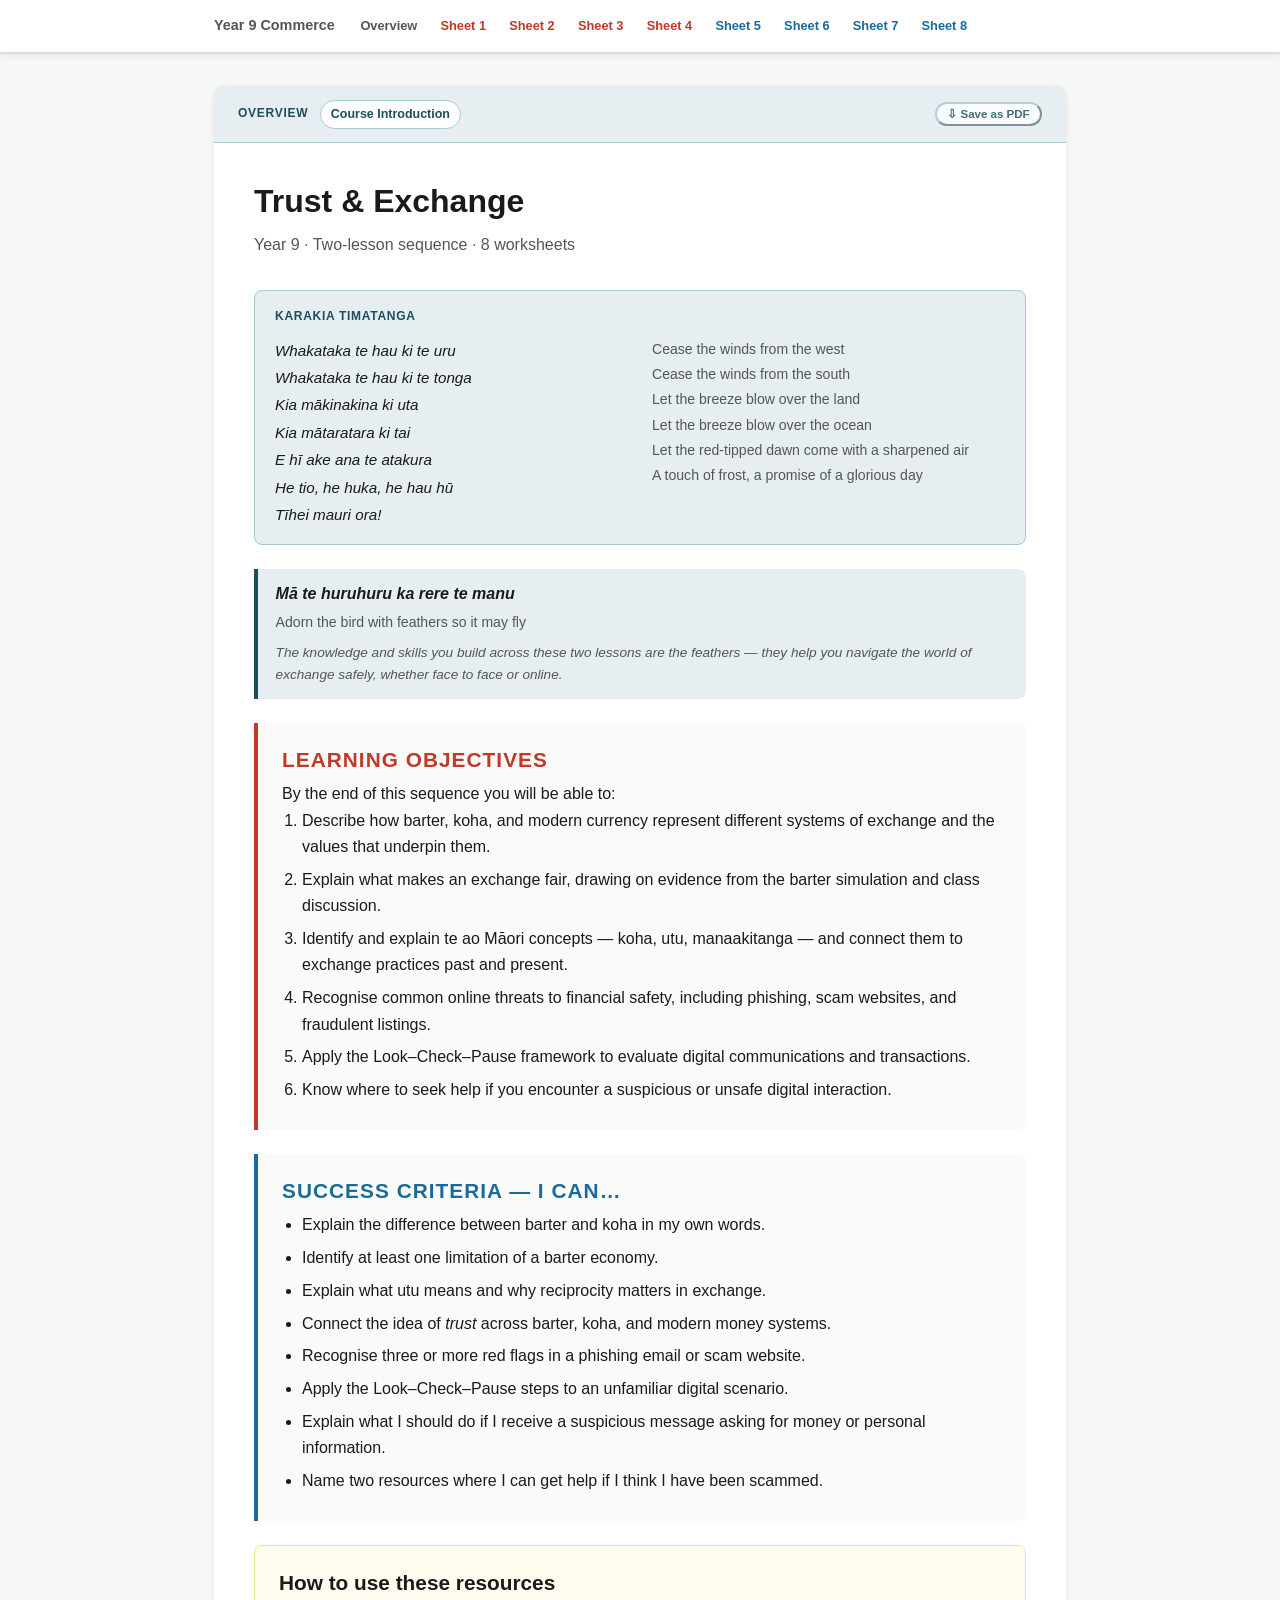
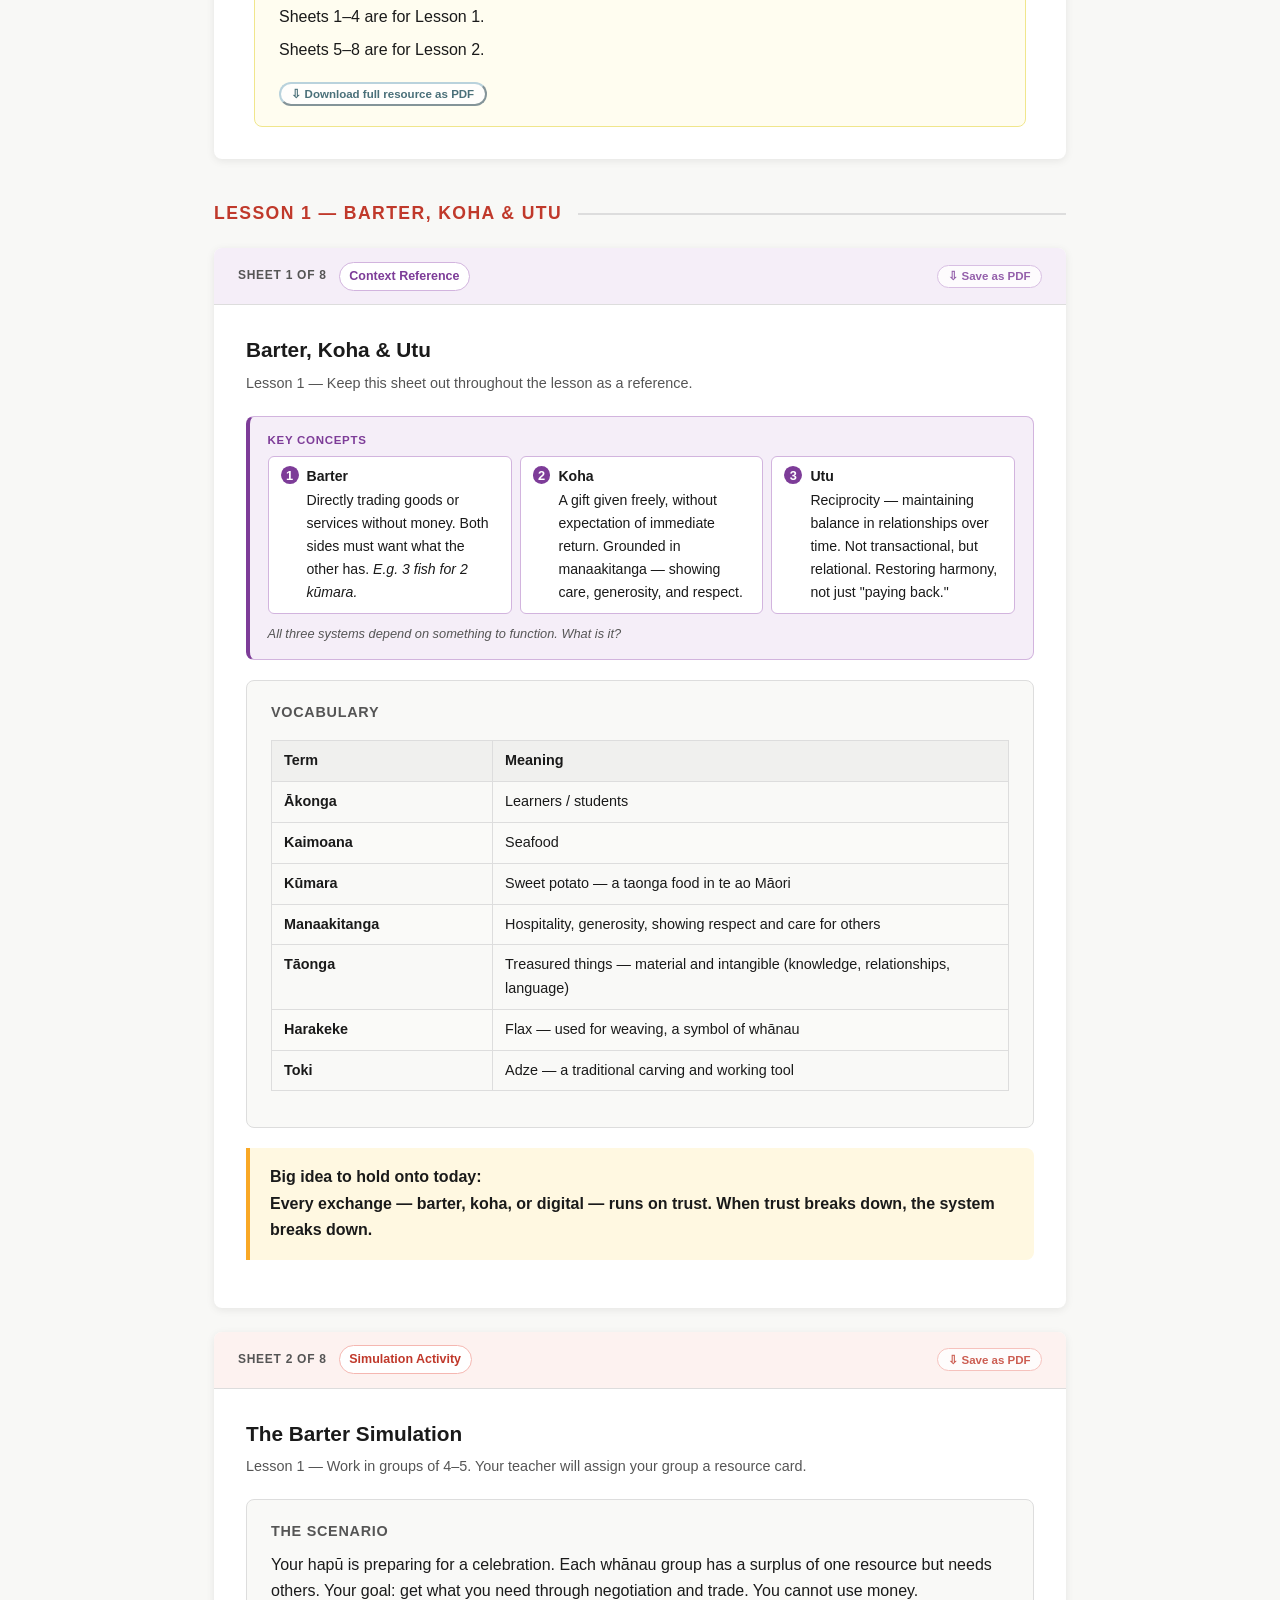
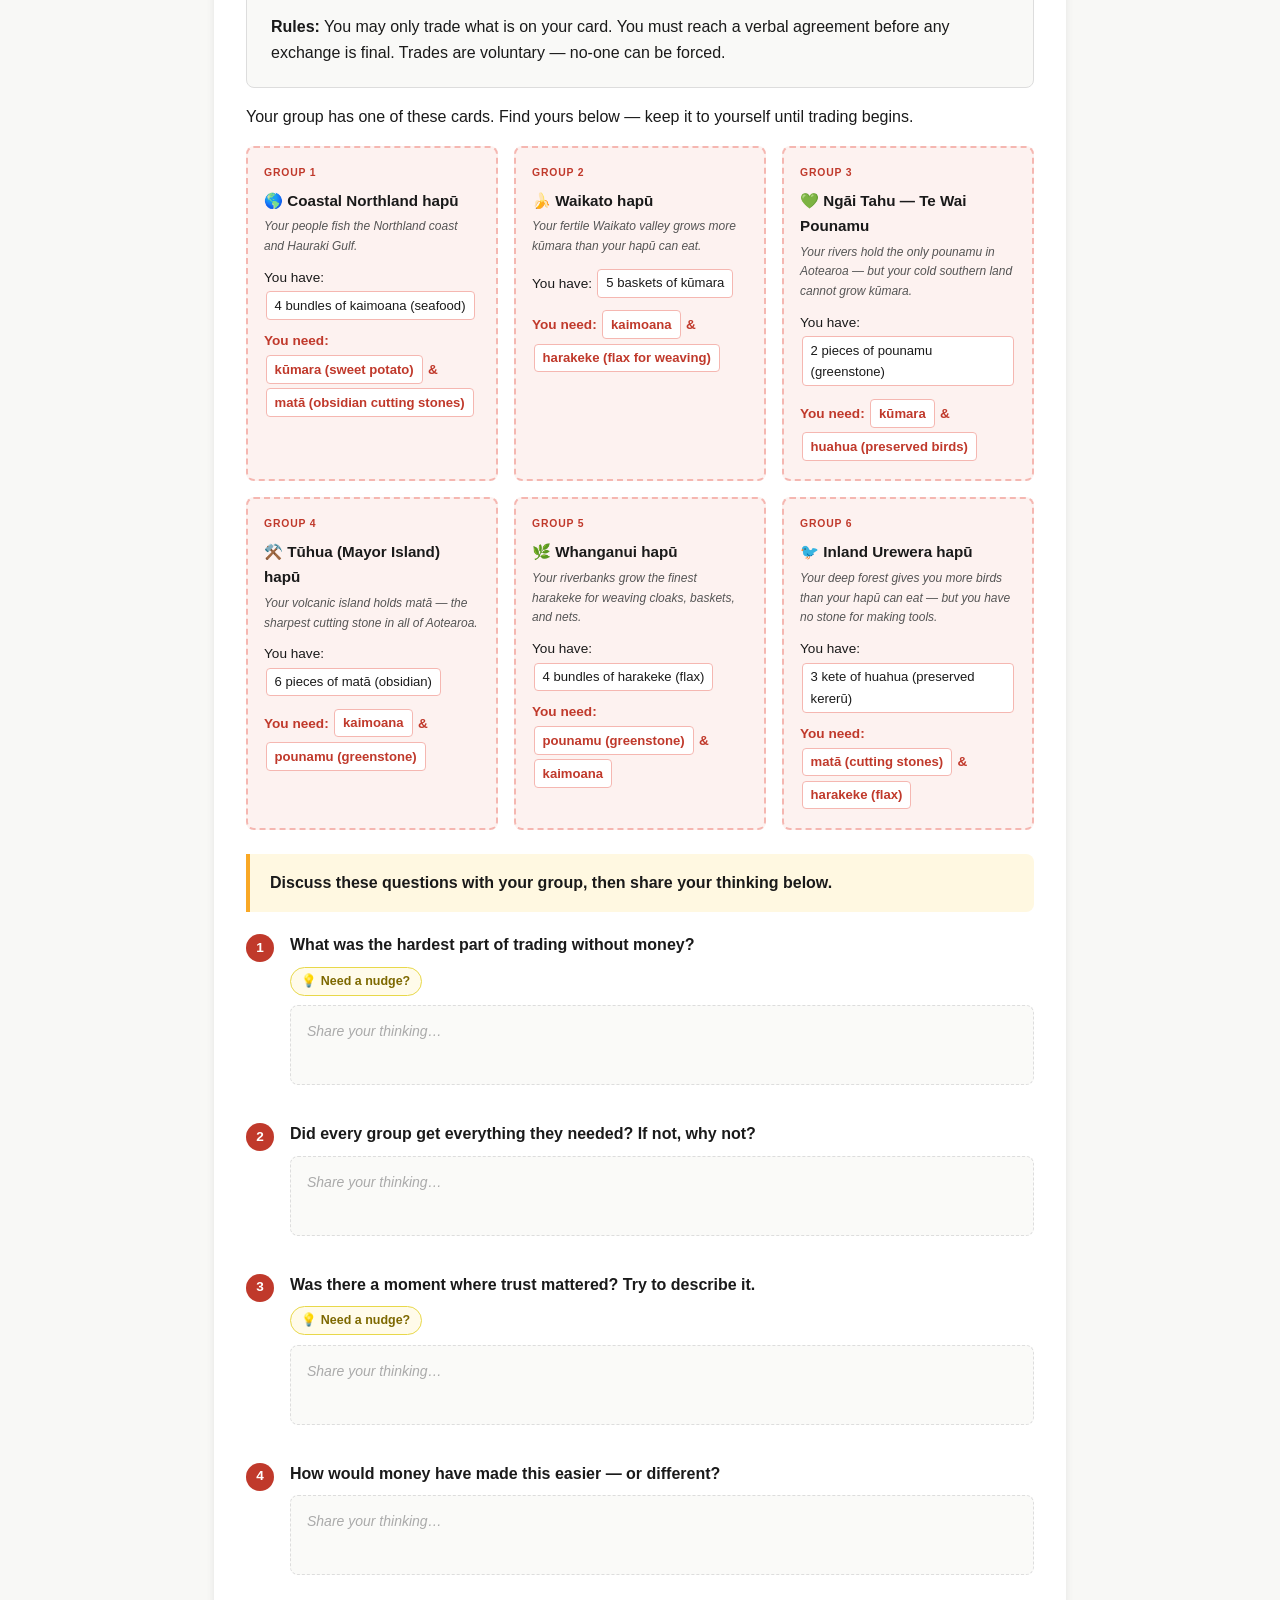
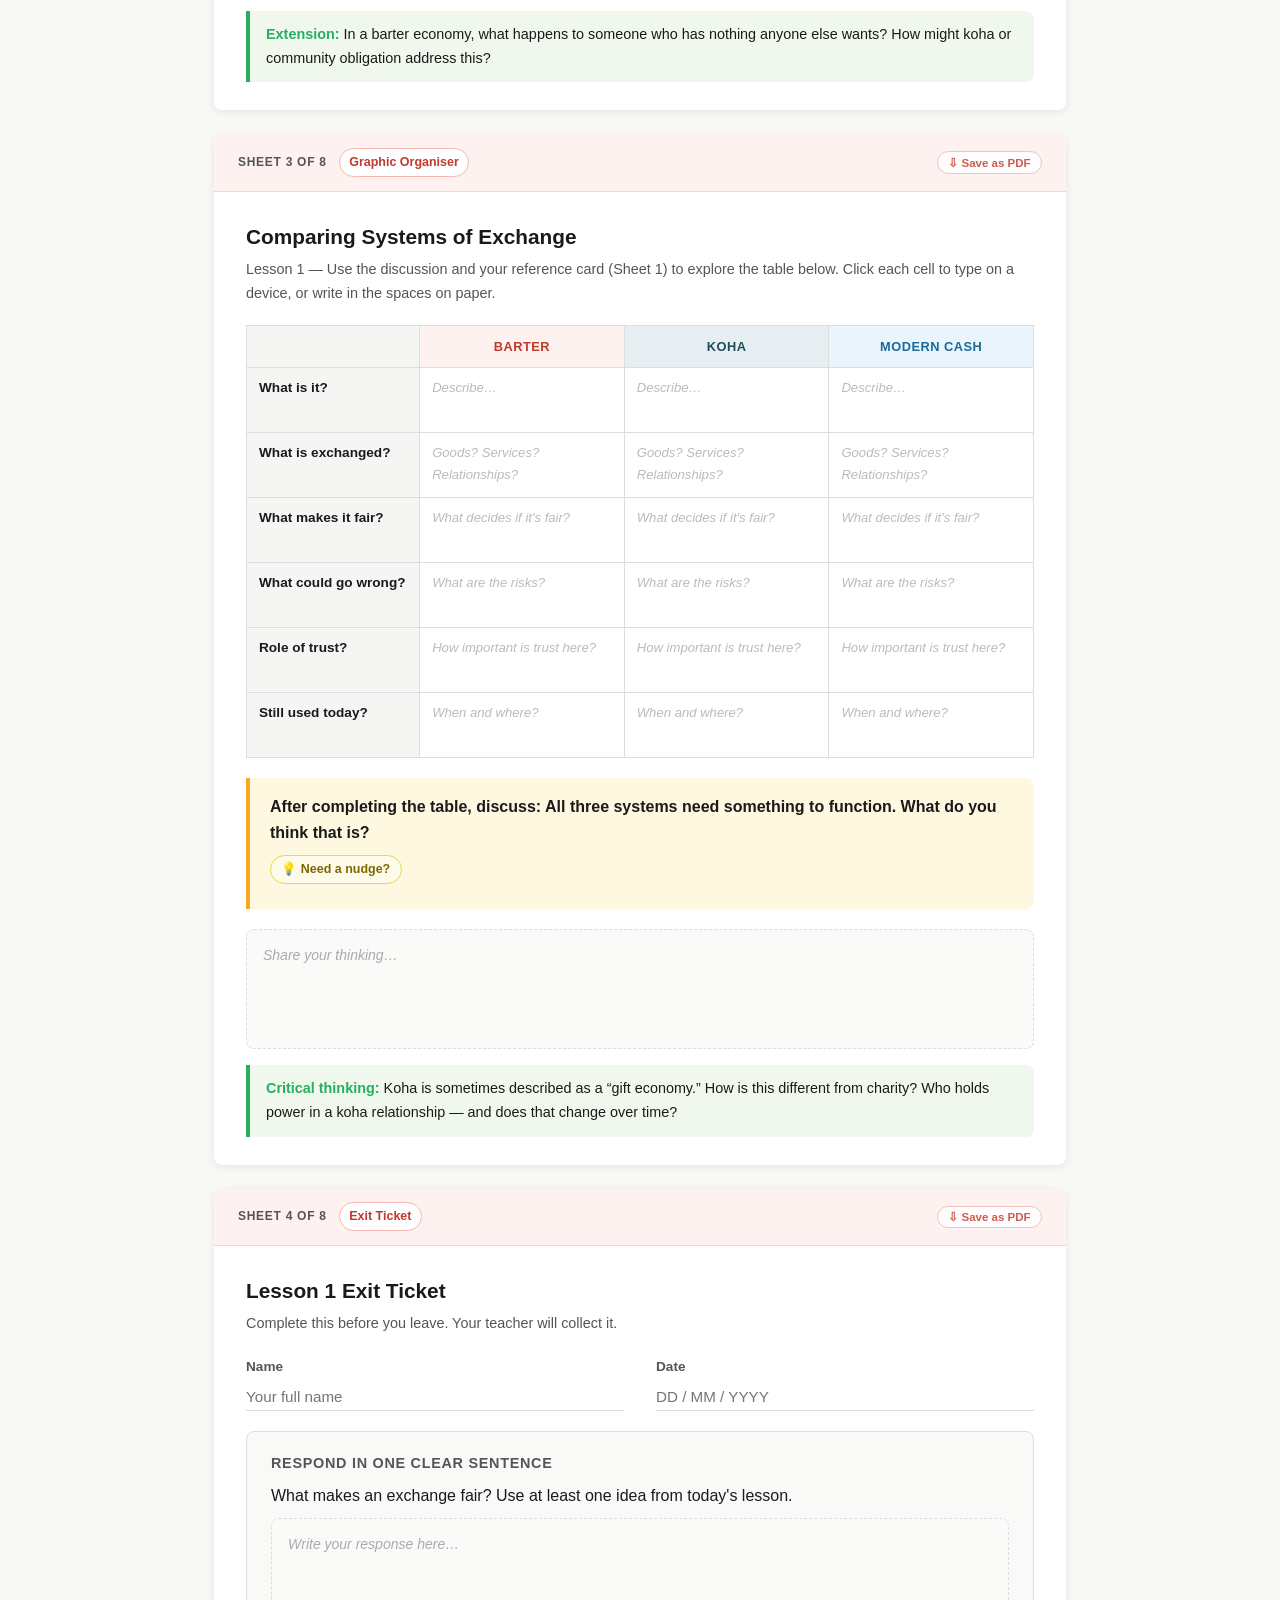
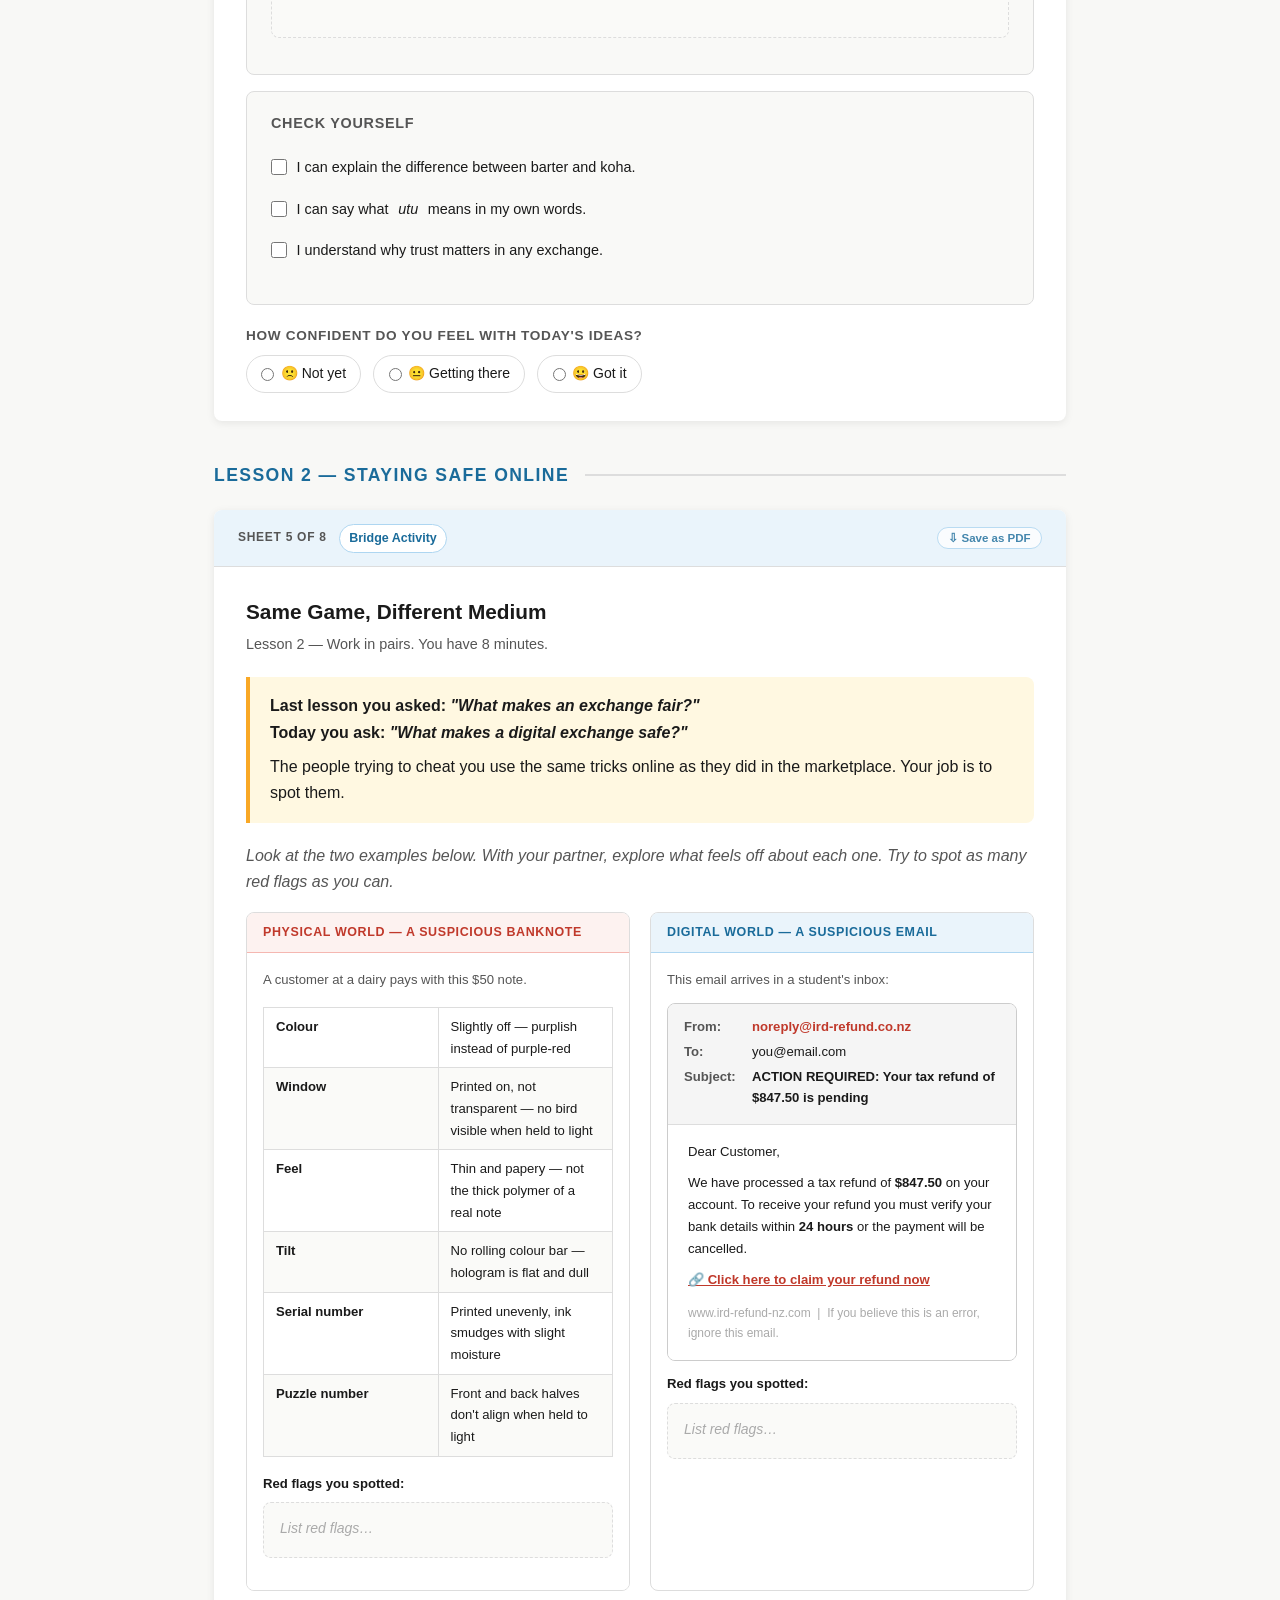
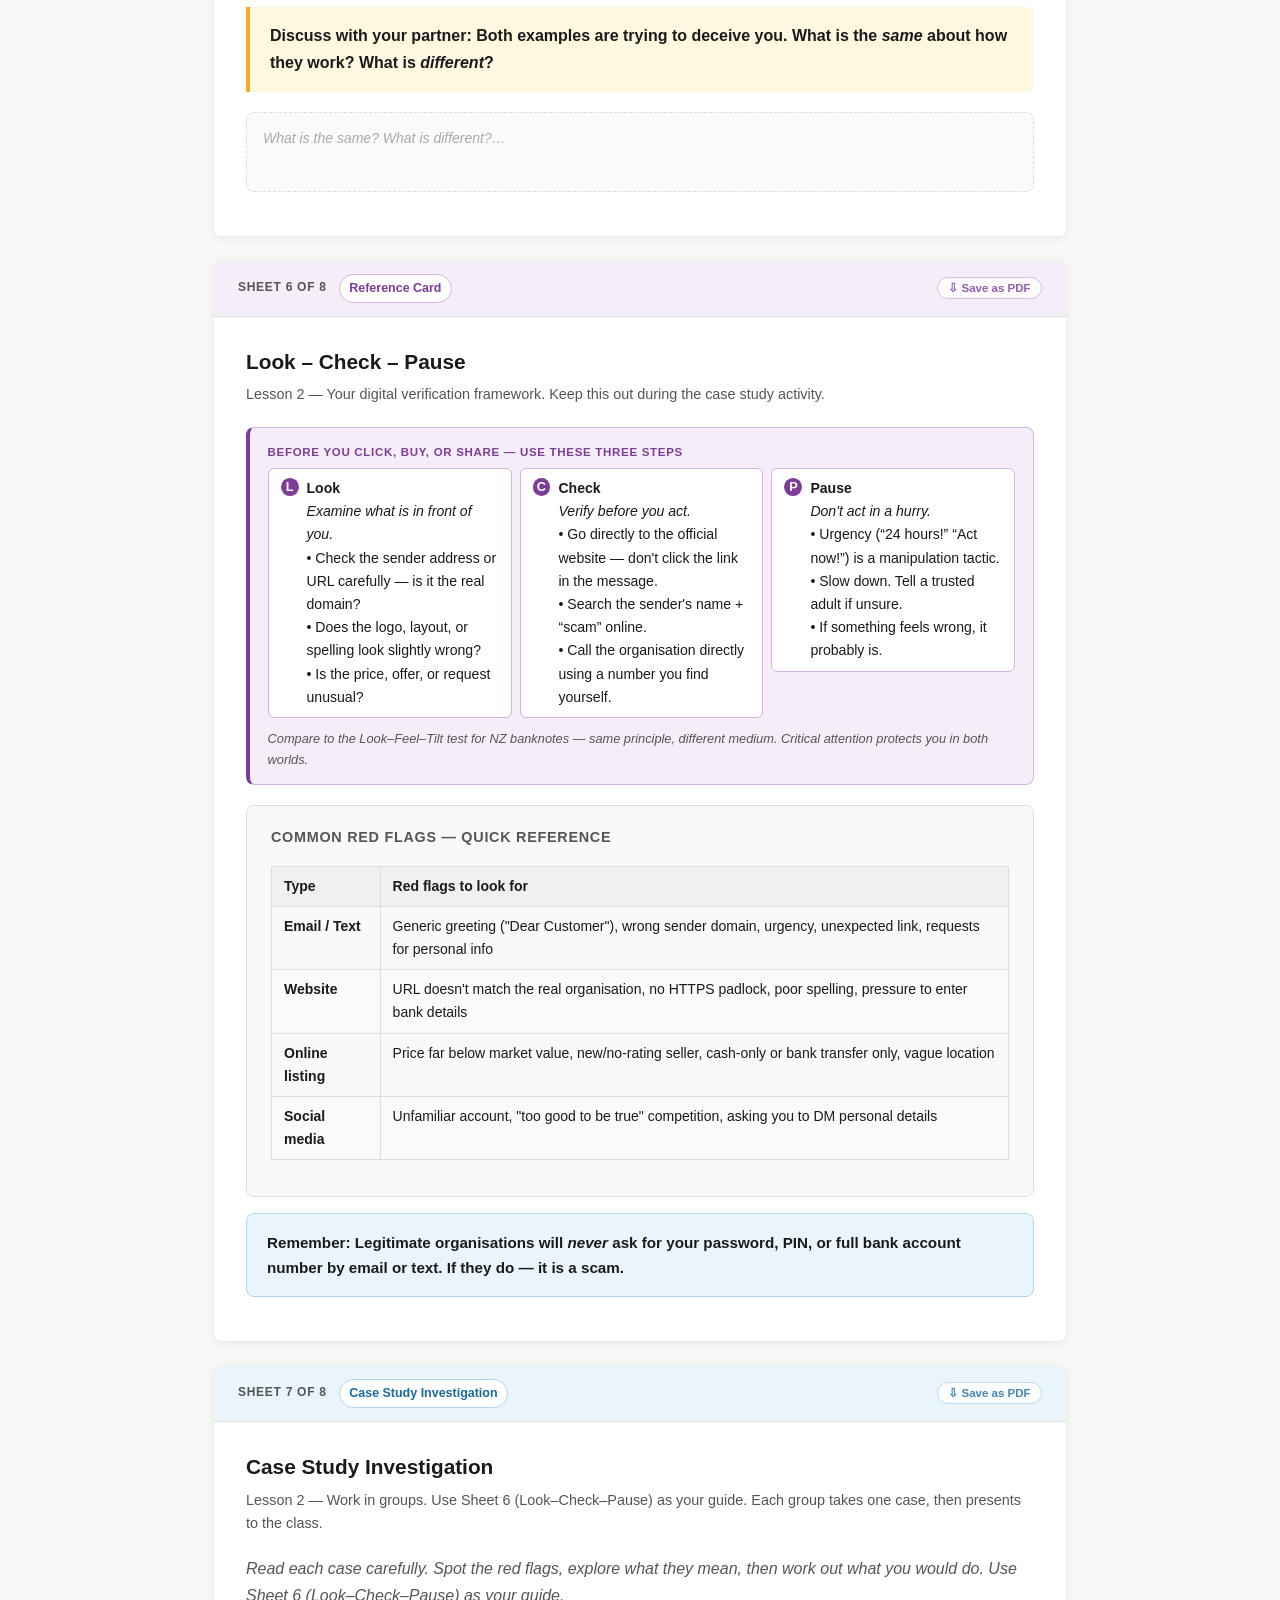
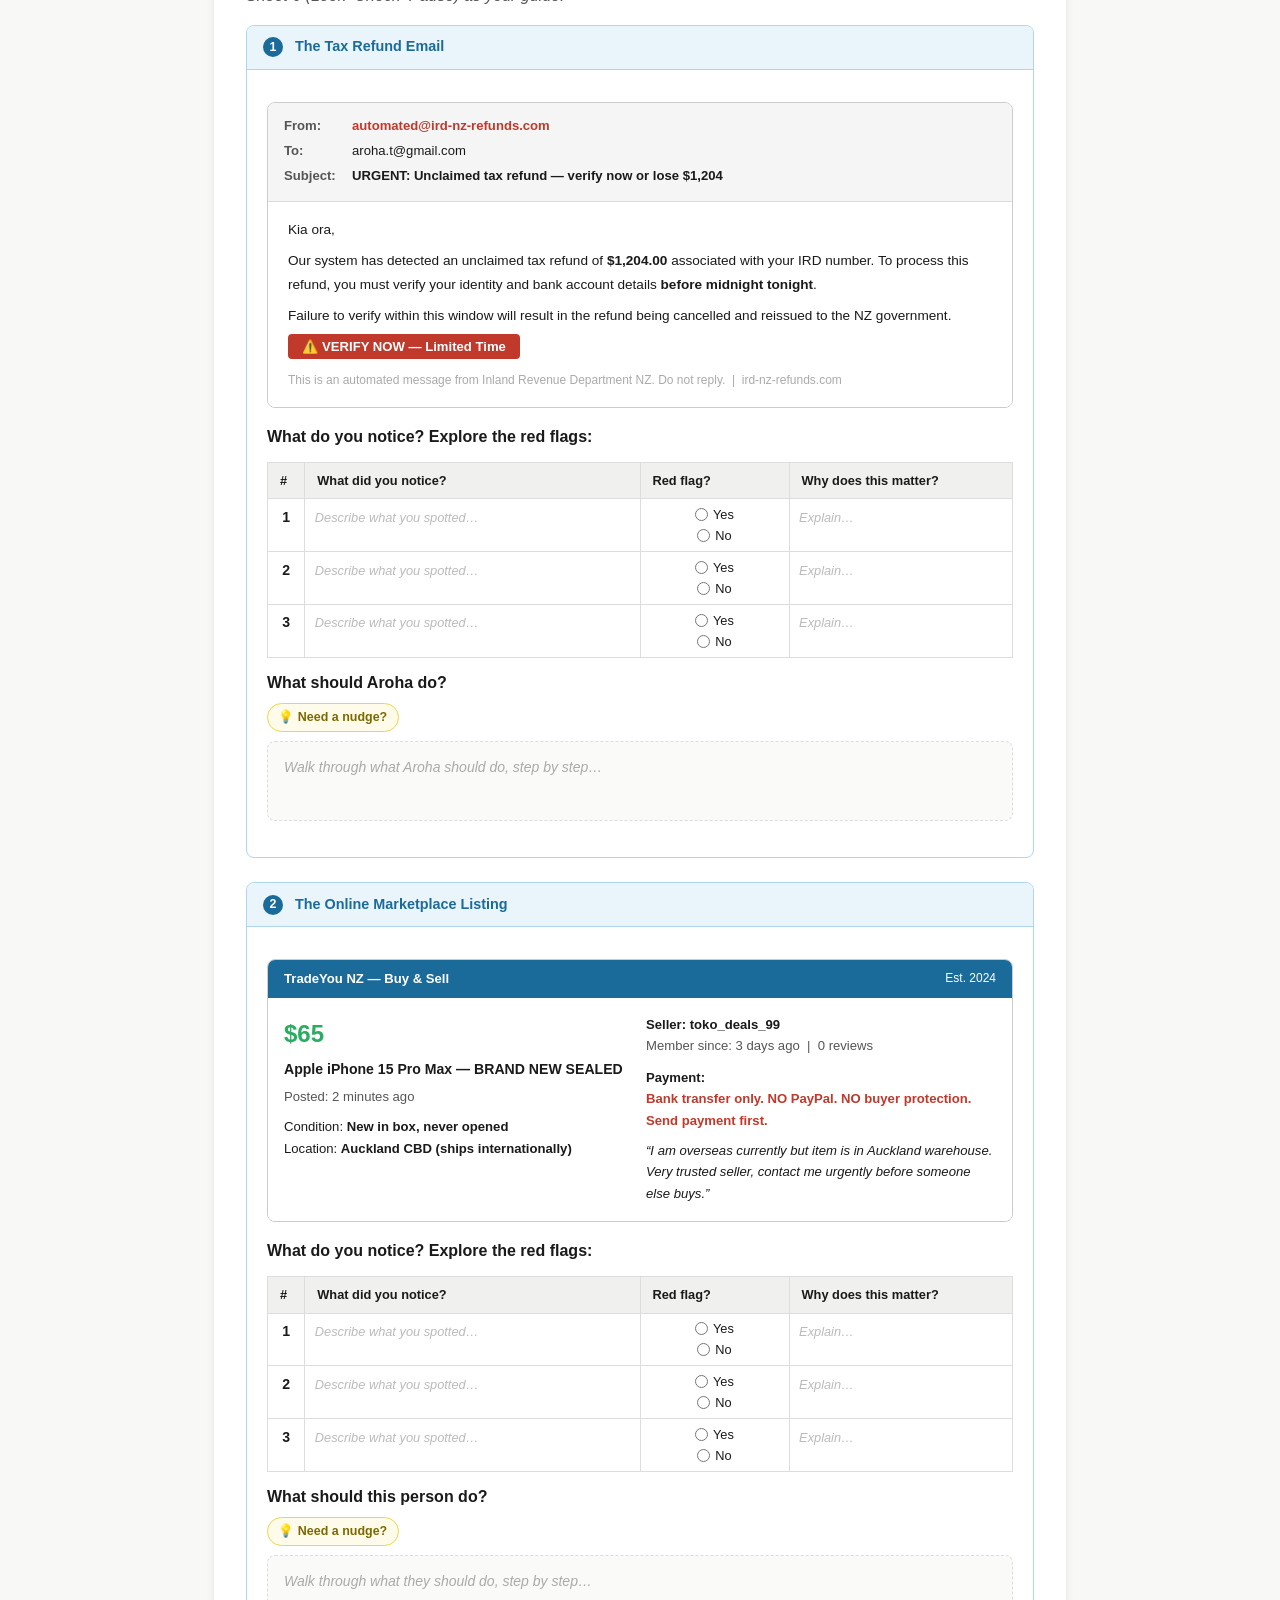
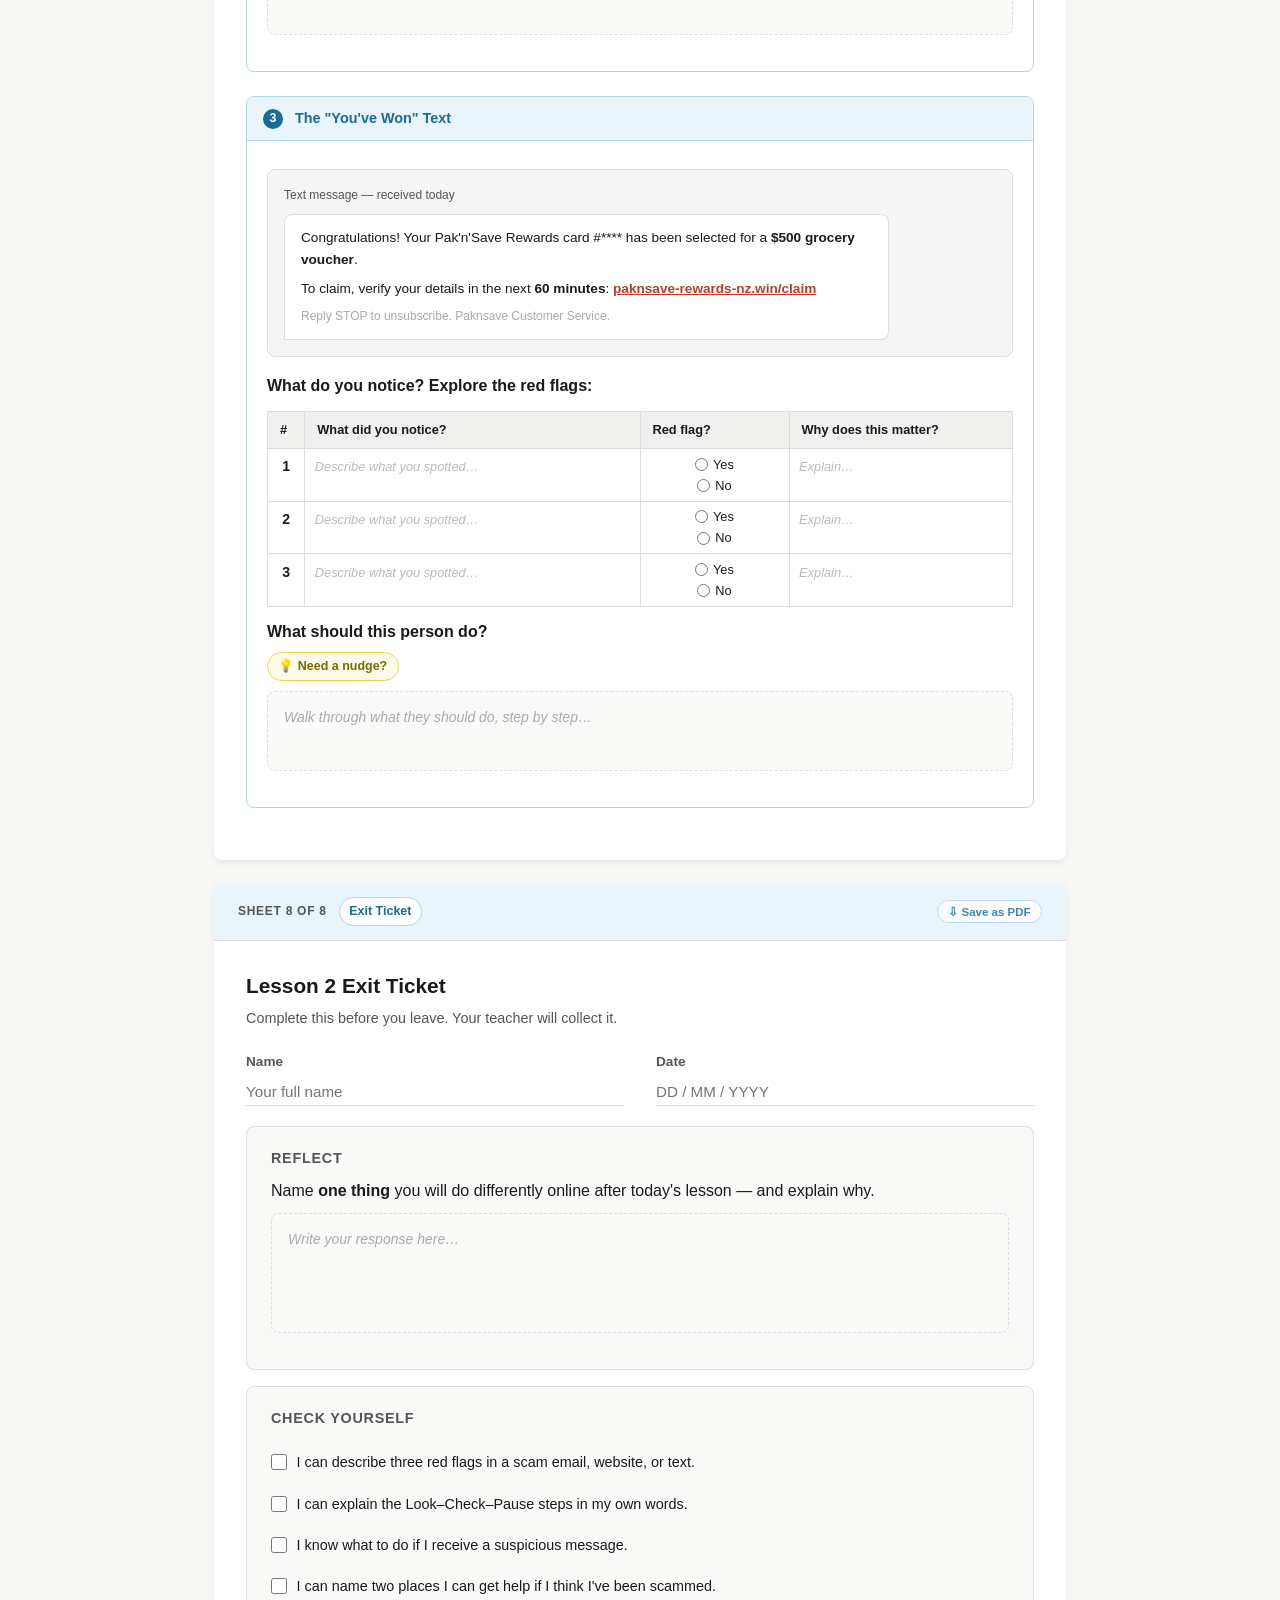
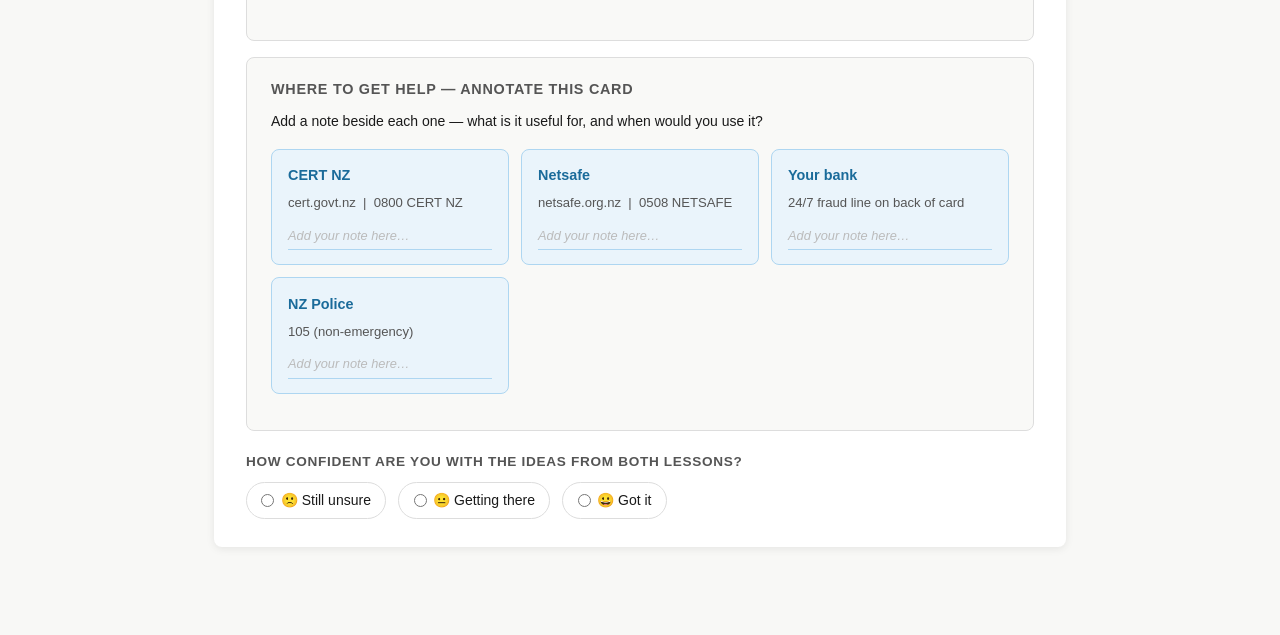
==== index.html @ f27a74d4 "Initial commit — Trust & Exchange Year 9 Financial Literacy resource Two-lesson site covering Barter" ====
<!doctype html>
<html lang="en">
    <head>
        <meta charset="UTF-8" />
        <meta name="viewport" content="width=device-width, initial-scale=1.0" />
        <title>Trust &amp; Exchange — Year 9 Financial Literacy</title>
        <link rel="stylesheet" href="style.css" />
    </head>
    <body>
        <!-- ============================================================
     Navigation
     ============================================================ -->
        <nav>
            <div class="nav-inner">
                <span class="nav-title">Year 9 Commerce</span>
                <a href="#overview">Overview</a>
                <a href="#sheet1" class="lesson1">Sheet 1</a>
                <a href="#sheet2" class="lesson1">Sheet 2</a>
                <a href="#sheet3" class="lesson1">Sheet 3</a>
                <a href="#sheet4" class="lesson1">Sheet 4</a>
                <a href="#sheet5" class="lesson2">Sheet 5</a>
                <a href="#sheet6" class="lesson2">Sheet 6</a>
                <a href="#sheet7" class="lesson2">Sheet 7</a>
                <a href="#sheet8" class="lesson2">Sheet 8</a>
            </div>
        </nav>

        <main>
            <!-- ============================================================
       OVERVIEW
       ============================================================ -->
            <section id="overview" class="context-section">
                <div class="sheet-header">
                    <span class="sheet-num">Overview</span>
                    <span class="sheet-type">Course Introduction</span>
                    <button class="print-btn screen-only" data-sheet="overview">
                        &#8681; Save as PDF
                    </button>
                </div>
                <div class="sheet-body">
                    <h1>Trust &amp; Exchange</h1>
                    <p class="subtitle">
                        Year 9 &middot; Two-lesson sequence &middot; 8
                        worksheets
                    </p>

                    <div class="karakia-box">
                        <p class="karakia-label">Karakia timatanga</p>
                        <div class="karakia-columns">
                            <p class="karakia-maori">
                                Whakataka te hau ki te uru<br />
                                Whakataka te hau ki te tonga<br />
                                Kia m&#257;kinakina ki uta<br />
                                Kia m&#257;taratara ki tai<br />
                                E h&#299; ake ana te atakura<br />
                                He tio, he huka, he hau h&#363;<br />
                                T&#299;hei mauri ora!
                            </p>
                            <p class="karakia-english">
                                Cease the winds from the west<br />
                                Cease the winds from the south<br />
                                Let the breeze blow over the land<br />
                                Let the breeze blow over the ocean<br />
                                Let the red-tipped dawn come with a sharpened
                                air<br />
                                A touch of frost, a promise of a glorious day
                            </p>
                        </div>
                    </div>

                    <div class="whakataukī-box">
                        <p class="whakataukī-maori">
                            M&#257; te huruhuru ka rere te manu
                        </p>
                        <p class="whakataukī-english">
                            Adorn the bird with feathers so it may fly
                        </p>
                        <p class="whakataukī-context">
                            The knowledge and skills you build across these two
                            lessons are the feathers — they help you navigate
                            the world of exchange safely, whether face to face
                            or online.
                        </p>
                    </div>

                    <div class="objectives">
                        <h2>Learning Objectives</h2>
                        <p>By the end of this sequence you will be able to:</p>
                        <ol>
                            <li>
                                Describe how barter, koha, and modern currency
                                represent different systems of exchange and the
                                values that underpin them.
                            </li>
                            <li>
                                Explain what makes an exchange fair, drawing on
                                evidence from the barter simulation and class
                                discussion.
                            </li>
                            <li>
                                Identify and explain te ao M&#257;ori concepts —
                                koha, utu, manaakitanga — and connect them to
                                exchange practices past and present.
                            </li>
                            <li>
                                Recognise common online threats to financial
                                safety, including phishing, scam websites, and
                                fraudulent listings.
                            </li>
                            <li>
                                Apply the Look–Check–Pause framework to evaluate
                                digital communications and transactions.
                            </li>
                            <li>
                                Know where to seek help if you encounter a
                                suspicious or unsafe digital interaction.
                            </li>
                        </ol>
                    </div>

                    <div class="success-criteria">
                        <h2>Success Criteria — I can&hellip;</h2>
                        <ul>
                            <li>
                                Explain the difference between barter and koha
                                in my own words.
                            </li>
                            <li>
                                Identify at least one limitation of a barter
                                economy.
                            </li>
                            <li>
                                Explain what utu means and why reciprocity
                                matters in exchange.
                            </li>
                            <li>
                                Connect the idea of <em>trust</em> across
                                barter, koha, and modern money systems.
                            </li>
                            <li>
                                Recognise three or more red flags in a phishing
                                email or scam website.
                            </li>
                            <li>
                                Apply the Look–Check–Pause steps to an
                                unfamiliar digital scenario.
                            </li>
                            <li>
                                Explain what I should do if I receive a
                                suspicious message asking for money or personal
                                information.
                            </li>
                            <li>
                                Name two resources where I can get help if I
                                think I have been scammed.
                            </li>
                        </ul>
                    </div>

                    <div class="how-to-use">
                        <h2>How to use these resources</h2>
                        <p>Sheets 1–4 are for Lesson 1.</p>
                        <p>Sheets 5–8 are for Lesson 2.</p>
                        <button
                            class="print-btn screen-only"
                            data-sheet="all"
                            style="margin-top: 0.75rem"
                        >
                            &#8681; Download full resource as PDF
                        </button>
                    </div>
                </div>
            </section>

            <!-- ============================================================
       LESSON 1 DIVIDER
       ============================================================ -->
            <div class="lesson-divider l1">
                <h2>Lesson 1 &mdash; Barter, Koha &amp; Utu</h2>
            </div>

            <!-- ============================================================
       SHEET 1 — Context Reference Card
       ============================================================ -->
            <section id="sheet1" class="sheet support">
                <div class="sheet-header">
                    <span class="sheet-num">Sheet 1 of 8</span>
                    <span class="sheet-type">Context Reference</span>
                    <button class="print-btn screen-only" data-sheet="sheet1">
                        &#8681; Save as PDF
                    </button>
                </div>
                <div class="sheet-body">
                    <h2>Barter, Koha &amp; Utu</h2>
                    <p class="sheet-subtitle">
                        Lesson 1 &mdash; Keep this sheet out throughout the
                        lesson as a reference.
                    </p>

                    <div class="reference-strip">
                        <p class="reference-strip-label">Key Concepts</p>
                        <div class="reference-strip-steps">
                            <div class="ref-step">
                                <div class="ref-step-num">1</div>
                                <div>
                                    <strong>Barter</strong><br />
                                    Directly trading goods or services without
                                    money. Both sides must want what the other
                                    has. <em>E.g. 3 fish for 2 kūmara.</em>
                                </div>
                            </div>
                            <div class="ref-step">
                                <div class="ref-step-num">2</div>
                                <div>
                                    <strong>Koha</strong><br />
                                    A gift given freely, without expectation of
                                    immediate return. Grounded in manaakitanga —
                                    showing care, generosity, and respect.
                                </div>
                            </div>
                            <div class="ref-step">
                                <div class="ref-step-num">3</div>
                                <div>
                                    <strong>Utu</strong><br />
                                    Reciprocity — maintaining balance in
                                    relationships over time. Not transactional,
                                    but relational. Restoring harmony, not just
                                    "paying back."
                                </div>
                            </div>
                        </div>
                        <p class="reference-strip-note">
                            All three systems depend on something to function.
                            What is it?
                        </p>
                    </div>

                    <div class="scenario-box">
                        <h3>Vocabulary</h3>
                        <table class="data-table">
                            <thead>
                                <tr>
                                    <th style="width: 30%">Term</th>
                                    <th>Meaning</th>
                                </tr>
                            </thead>
                            <tbody>
                                <tr>
                                    <td><strong>&#256;konga</strong></td>
                                    <td>Learners / students</td>
                                </tr>
                                <tr>
                                    <td><strong>Kaimoana</strong></td>
                                    <td>Seafood</td>
                                </tr>
                                <tr>
                                    <td><strong>K&#363;mara</strong></td>
                                    <td>
                                        Sweet potato — a taonga food in te ao
                                        M&#257;ori
                                    </td>
                                </tr>
                                <tr>
                                    <td><strong>Manaakitanga</strong></td>
                                    <td>
                                        Hospitality, generosity, showing respect
                                        and care for others
                                    </td>
                                </tr>
                                <tr>
                                    <td><strong>T&#257;onga</strong></td>
                                    <td>
                                        Treasured things — material and
                                        intangible (knowledge, relationships,
                                        language)
                                    </td>
                                </tr>
                                <tr>
                                    <td><strong>Harakeke</strong></td>
                                    <td>
                                        Flax — used for weaving, a symbol of
                                        whānau
                                    </td>
                                </tr>
                                <tr>
                                    <td><strong>Toki</strong></td>
                                    <td>
                                        Adze — a traditional carving and working
                                        tool
                                    </td>
                                </tr>
                            </tbody>
                        </table>
                    </div>

                    <div class="key-question">
                        <p>Big idea to hold onto today:</p>
                        <p>
                            <strong
                                >Every exchange — barter, koha, or digital —
                                runs on trust. When trust breaks down, the
                                system breaks down.</strong
                            >
                        </p>
                    </div>
                </div>
            </section>

            <!-- ============================================================
       SHEET 2 — Barter Simulation
       ============================================================ -->
            <section id="sheet2" class="sheet lesson1">
                <div class="sheet-header">
                    <span class="sheet-num">Sheet 2 of 8</span>
                    <span class="sheet-type">Simulation Activity</span>
                    <button class="print-btn screen-only" data-sheet="sheet2">
                        &#8681; Save as PDF
                    </button>
                </div>
                <div class="sheet-body">
                    <h2>The Barter Simulation</h2>
                    <p class="sheet-subtitle">
                        Lesson 1 &mdash; Work in groups of 4–5. Your teacher
                        will assign your group a resource card.
                    </p>

                    <div class="scenario-box">
                        <h3>The Scenario</h3>
                        <p>
                            Your hapū is preparing for a celebration. Each
                            whānau group has a surplus of one resource but needs
                            others. Your goal: get what you need through
                            negotiation and trade. You cannot use money.
                        </p>
                        <p style="margin-top: 0.6rem">
                            <strong>Rules:</strong> You may only trade what is
                            on your card. You must reach a verbal agreement
                            before any exchange is final. Trades are voluntary —
                            no-one can be forced.
                        </p>
                    </div>

                    <p style="margin-bottom: 0.75rem">
                        Your group has one of these cards. Find yours below —
                        keep it to yourself until trading begins.
                    </p>

                    <div class="card-grid">
                        <div class="resource-card">
                            <p class="resource-card-label">Group 1</p>
                            <h3>&#127758; Coastal Northland hapū</h3>
                            <p class="card-context">Your people fish the Northland coast and Hauraki Gulf.</p>
                            <p class="have">
                                You have:
                                <span class="resource-item">4 bundles of kaimoana (seafood)</span>
                            </p>
                            <p class="need">
                                You need:
                                <span class="resource-item">kūmara (sweet potato)</span> &amp;
                                <span class="resource-item">matā (obsidian cutting stones)</span>
                            </p>
                        </div>

                        <div class="resource-card">
                            <p class="resource-card-label">Group 2</p>
                            <h3>&#127820; Waikato hapū</h3>
                            <p class="card-context">Your fertile Waikato valley grows more kūmara than your hapū can eat.</p>
                            <p class="have">
                                You have:
                                <span class="resource-item">5 baskets of kūmara</span>
                            </p>
                            <p class="need">
                                You need:
                                <span class="resource-item">kaimoana</span> &amp;
                                <span class="resource-item">harakeke (flax for weaving)</span>
                            </p>
                        </div>

                        <div class="resource-card">
                            <p class="resource-card-label">Group 3</p>
                            <h3>&#128154; Ngāi Tahu — Te Wai Pounamu</h3>
                            <p class="card-context">Your rivers hold the only pounamu in Aotearoa — but your cold southern land cannot grow kūmara.</p>
                            <p class="have">
                                You have:
                                <span class="resource-item">2 pieces of pounamu (greenstone)</span>
                            </p>
                            <p class="need">
                                You need:
                                <span class="resource-item">kūmara</span> &amp;
                                <span class="resource-item">huahua (preserved birds)</span>
                            </p>
                        </div>

                        <div class="resource-card">
                            <p class="resource-card-label">Group 4</p>
                            <h3>&#9874;&#65039; Tūhua (Mayor Island) hapū</h3>
                            <p class="card-context">Your volcanic island holds matā — the sharpest cutting stone in all of Aotearoa.</p>
                            <p class="have">
                                You have:
                                <span class="resource-item">6 pieces of matā (obsidian)</span>
                            </p>
                            <p class="need">
                                You need:
                                <span class="resource-item">kaimoana</span> &amp;
                                <span class="resource-item">pounamu (greenstone)</span>
                            </p>
                        </div>

                        <div class="resource-card">
                            <p class="resource-card-label">Group 5</p>
                            <h3>&#127807; Whanganui hapū</h3>
                            <p class="card-context">Your riverbanks grow the finest harakeke for weaving cloaks, baskets, and nets.</p>
                            <p class="have">
                                You have:
                                <span class="resource-item">4 bundles of harakeke (flax)</span>
                            </p>
                            <p class="need">
                                You need:
                                <span class="resource-item">pounamu (greenstone)</span> &amp;
                                <span class="resource-item">kaimoana</span>
                            </p>
                        </div>

                        <div class="resource-card">
                            <p class="resource-card-label">Group 6</p>
                            <h3>&#128038; Inland Urewera hapū</h3>
                            <p class="card-context">Your deep forest gives you more birds than your hapū can eat — but you have no stone for making tools.</p>
                            <p class="have">
                                You have:
                                <span class="resource-item">3 kete of huahua (preserved kererū)</span>
                            </p>
                            <p class="need">
                                You need:
                                <span class="resource-item">matā (cutting stones)</span> &amp;
                                <span class="resource-item">harakeke (flax)</span>
                            </p>
                        </div>
                    </div>

                    <div class="key-question" style="margin-top: 1.5rem">
                        <p>
                            Discuss these questions with your group, then share
                            your thinking below.
                        </p>
                    </div>

                    <div class="steps">
                        <div class="step">
                            <div class="step-num">1</div>
                            <div class="step-content">
                                <p>
                                    <strong
                                        >What was the hardest part of trading
                                        without money?</strong
                                    >
                                </p>
                                <details class="hint-details">
                                    <summary>&#128161; Need a nudge?</summary>
                                    <p class="hint-content">
                                        Think about what had to line up for a
                                        trade to happen — did both sides always
                                        want what the other had? What do
                                        economists call this problem?
                                    </p>
                                </details>
                                <div
                                    class="working-space"
                                    contenteditable="true"
                                    data-placeholder="Share your thinking…"
                                ></div>
                            </div>
                        </div>
                        <div class="step">
                            <div class="step-num">2</div>
                            <div class="step-content">
                                <p>
                                    <strong
                                        >Did every group get everything they
                                        needed? If not, why not?</strong
                                    >
                                </p>
                                <div
                                    class="working-space"
                                    contenteditable="true"
                                    data-placeholder="Share your thinking…"
                                ></div>
                            </div>
                        </div>
                        <div class="step">
                            <div class="step-num">3</div>
                            <div class="step-content">
                                <p>
                                    <strong
                                        >Was there a moment where trust
                                        mattered? Try to describe it.</strong
                                    >
                                </p>
                                <details class="hint-details">
                                    <summary>&#128161; Need a nudge?</summary>
                                    <p class="hint-content">
                                        Think about verbal agreements — what
                                        stopped someone from walking away after
                                        shaking hands? What made their word
                                        worth anything?
                                    </p>
                                </details>
                                <div
                                    class="working-space"
                                    contenteditable="true"
                                    data-placeholder="Share your thinking…"
                                ></div>
                            </div>
                        </div>
                        <div class="step">
                            <div class="step-num">4</div>
                            <div class="step-content">
                                <p>
                                    <strong
                                        >How would money have made this easier —
                                        or different?</strong
                                    >
                                </p>
                                <div
                                    class="working-space"
                                    contenteditable="true"
                                    data-placeholder="Share your thinking…"
                                ></div>
                            </div>
                        </div>
                    </div>

                    <div class="extension-box">
                        <strong>Extension:</strong> In a barter economy, what
                        happens to someone who has nothing anyone else wants?
                        How might koha or community obligation address this?
                    </div>
                </div>
            </section>

            <!-- ============================================================
       SHEET 3 — Graphic Organiser
       ============================================================ -->
            <section id="sheet3" class="sheet lesson1">
                <div class="sheet-header">
                    <span class="sheet-num">Sheet 3 of 8</span>
                    <span class="sheet-type">Graphic Organiser</span>
                    <button class="print-btn screen-only" data-sheet="sheet3">
                        &#8681; Save as PDF
                    </button>
                </div>
                <div class="sheet-body">
                    <h2>Comparing Systems of Exchange</h2>
                    <p class="sheet-subtitle">
                        Lesson 1 &mdash; Use the discussion and your reference
                        card (Sheet 1) to explore the table below. Click each
                        cell to type on a device, or write in the spaces on
                        paper.
                    </p>

                    <table class="org-table">
                        <thead>
                            <tr>
                                <th
                                    style="
                                        width: 22%;
                                        background: #f5f5f3;
                                        border: 1.5px solid var(--border);
                                    "
                                ></th>
                                <th class="col-l1">Barter</th>
                                <th class="col-l2">Koha</th>
                                <th class="col-cash">Modern Cash</th>
                            </tr>
                        </thead>
                        <tbody>
                            <tr>
                                <td class="row-label">What is it?</td>
                                <td>
                                    <div
                                        class="org-cell"
                                        contenteditable="true"
                                        data-placeholder="Describe…"
                                    ></div>
                                </td>
                                <td>
                                    <div
                                        class="org-cell"
                                        contenteditable="true"
                                        data-placeholder="Describe…"
                                    ></div>
                                </td>
                                <td>
                                    <div
                                        class="org-cell"
                                        contenteditable="true"
                                        data-placeholder="Describe…"
                                    ></div>
                                </td>
                            </tr>
                            <tr>
                                <td class="row-label">What is exchanged?</td>
                                <td>
                                    <div
                                        class="org-cell"
                                        contenteditable="true"
                                        data-placeholder="Goods? Services? Relationships?"
                                    ></div>
                                </td>
                                <td>
                                    <div
                                        class="org-cell"
                                        contenteditable="true"
                                        data-placeholder="Goods? Services? Relationships?"
                                    ></div>
                                </td>
                                <td>
                                    <div
                                        class="org-cell"
                                        contenteditable="true"
                                        data-placeholder="Goods? Services? Relationships?"
                                    ></div>
                                </td>
                            </tr>
                            <tr>
                                <td class="row-label">What makes it fair?</td>
                                <td>
                                    <div
                                        class="org-cell"
                                        contenteditable="true"
                                        data-placeholder="What decides if it's fair?"
                                    ></div>
                                </td>
                                <td>
                                    <div
                                        class="org-cell"
                                        contenteditable="true"
                                        data-placeholder="What decides if it's fair?"
                                    ></div>
                                </td>
                                <td>
                                    <div
                                        class="org-cell"
                                        contenteditable="true"
                                        data-placeholder="What decides if it's fair?"
                                    ></div>
                                </td>
                            </tr>
                            <tr>
                                <td class="row-label">What could go wrong?</td>
                                <td>
                                    <div
                                        class="org-cell"
                                        contenteditable="true"
                                        data-placeholder="What are the risks?"
                                    ></div>
                                </td>
                                <td>
                                    <div
                                        class="org-cell"
                                        contenteditable="true"
                                        data-placeholder="What are the risks?"
                                    ></div>
                                </td>
                                <td>
                                    <div
                                        class="org-cell"
                                        contenteditable="true"
                                        data-placeholder="What are the risks?"
                                    ></div>
                                </td>
                            </tr>
                            <tr>
                                <td class="row-label">Role of trust?</td>
                                <td>
                                    <div
                                        class="org-cell"
                                        contenteditable="true"
                                        data-placeholder="How important is trust here?"
                                    ></div>
                                </td>
                                <td>
                                    <div
                                        class="org-cell"
                                        contenteditable="true"
                                        data-placeholder="How important is trust here?"
                                    ></div>
                                </td>
                                <td>
                                    <div
                                        class="org-cell"
                                        contenteditable="true"
                                        data-placeholder="How important is trust here?"
                                    ></div>
                                </td>
                            </tr>
                            <tr>
                                <td class="row-label">Still used today?</td>
                                <td>
                                    <div
                                        class="org-cell"
                                        contenteditable="true"
                                        data-placeholder="When and where?"
                                    ></div>
                                </td>
                                <td>
                                    <div
                                        class="org-cell"
                                        contenteditable="true"
                                        data-placeholder="When and where?"
                                    ></div>
                                </td>
                                <td>
                                    <div
                                        class="org-cell"
                                        contenteditable="true"
                                        data-placeholder="When and where?"
                                    ></div>
                                </td>
                            </tr>
                        </tbody>
                    </table>

                    <div class="key-question" style="margin-top: 1.25rem">
                        <p>
                            <strong
                                >After completing the table, discuss:</strong
                            >
                            All three systems need something to function. What
                            do you think that is?
                        </p>
                        <details
                            class="hint-details"
                            style="margin-top: 0.5rem; font-weight: 400"
                        >
                            <summary>&#128161; Need a nudge?</summary>
                            <p class="hint-content">
                                What happens to barter if one trader cheats?
                                What happens to koha if someone never gives
                                back? What happens to money if nobody believes
                                it has value?
                            </p>
                        </details>
                    </div>

                    <div
                        class="working-space tall"
                        contenteditable="true"
                        data-placeholder="Share your thinking…"
                    ></div>

                    <div class="extension-box">
                        <strong>Critical thinking:</strong> Koha is sometimes
                        described as a &ldquo;gift economy.&rdquo; How is this
                        different from charity? Who holds power in a koha
                        relationship — and does that change over time?
                    </div>
                </div>
            </section>

            <!-- ============================================================
       SHEET 4 — Exit Ticket (Lesson 1)
       ============================================================ -->
            <section id="sheet4" class="sheet lesson1">
                <div class="sheet-header">
                    <span class="sheet-num">Sheet 4 of 8</span>
                    <span class="sheet-type">Exit Ticket</span>
                    <button class="print-btn screen-only" data-sheet="sheet4">
                        &#8681; Save as PDF
                    </button>
                </div>
                <div class="sheet-body">
                    <h2>Lesson 1 Exit Ticket</h2>
                    <p class="sheet-subtitle">
                        Complete this before you leave. Your teacher will
                        collect it.
                    </p>

                    <div class="field-row">
                        <div class="field-group">
                            <label class="field-label">Name</label>
                            <input
                                type="text"
                                class="text-field"
                                placeholder="Your full name"
                            />
                        </div>
                        <div class="field-group">
                            <label class="field-label">Date</label>
                            <input
                                type="text"
                                class="text-field"
                                placeholder="DD / MM / YYYY"
                            />
                        </div>
                    </div>

                    <div class="scenario-box" style="margin-top: 0.5rem">
                        <h3>Respond in one clear sentence</h3>
                        <p>
                            What makes an exchange fair? Use at least one idea
                            from today's lesson.
                        </p>
                        <div
                            class="working-space tall"
                            contenteditable="true"
                            data-placeholder="Write your response here…"
                        ></div>
                    </div>

                    <div class="scenario-box">
                        <h3>Check yourself</h3>
                        <div class="checklist">
                            <label
                                ><input type="checkbox" /> I can explain the
                                difference between barter and koha.</label
                            >
                            <label
                                ><input type="checkbox" /> I can say what
                                <em>utu</em> means in my own words.</label
                            >
                            <label
                                ><input type="checkbox" /> I understand why
                                trust matters in any exchange.</label
                            >
                        </div>
                    </div>

                    <div class="confidence-check">
                        <h3>How confident do you feel with today's ideas?</h3>
                        <div class="confidence-options">
                            <label
                                ><input type="radio" name="conf1" value="1" />
                                &#128577; Not yet</label
                            >
                            <label
                                ><input type="radio" name="conf1" value="2" />
                                &#128528; Getting there</label
                            >
                            <label
                                ><input type="radio" name="conf1" value="3" />
                                &#128512; Got it</label
                            >
                        </div>
                    </div>
                </div>
            </section>

            <!-- ============================================================
       LESSON 2 DIVIDER
       ============================================================ -->
            <div class="lesson-divider l2">
                <h2>Lesson 2 &mdash; Staying Safe Online</h2>
            </div>

            <!-- ============================================================
       SHEET 5 — Bridge: Same Game, Different Medium
       ============================================================ -->
            <section id="sheet5" class="sheet lesson2">
                <div class="sheet-header">
                    <span class="sheet-num">Sheet 5 of 8</span>
                    <span class="sheet-type">Bridge Activity</span>
                    <button class="print-btn screen-only" data-sheet="sheet5">
                        &#8681; Save as PDF
                    </button>
                </div>
                <div class="sheet-body">
                    <h2>Same Game, Different Medium</h2>
                    <p class="sheet-subtitle">
                        Lesson 2 &mdash; Work in pairs. You have 8 minutes.
                    </p>

                    <div class="key-question">
                        <p>
                            <strong>Last lesson</strong> you asked:
                            <em>"What makes an exchange fair?"</em>
                        </p>
                        <p>
                            <strong>Today</strong> you ask:
                            <em>"What makes a digital exchange safe?"</em>
                        </p>
                        <p style="margin-top: 0.5rem; font-weight: 400">
                            The people trying to cheat you use the same tricks
                            online as they did in the marketplace. Your job is
                            to spot them.
                        </p>
                    </div>

                    <p class="instruction" style="margin-top: 1rem">
                        Look at the two examples below. With your partner,
                        explore what feels <em>off</em> about each one. Try to
                        spot as many red flags as you can.
                    </p>

                    <div class="compare-grid">
                        <!-- Physical: Fake NZ note description -->
                        <div class="compare-panel">
                            <div class="compare-panel-header physical">
                                Physical world — a suspicious banknote
                            </div>
                            <div class="compare-panel-body">
                                <p
                                    style="
                                        font-size: 0.82rem;
                                        color: var(--text-muted);
                                        margin-bottom: 0.75rem;
                                    "
                                >
                                    A customer at a dairy pays with this $50
                                    note.
                                </p>
                                <table
                                    class="data-table"
                                    style="font-size: 0.82rem"
                                >
                                    <tbody>
                                        <tr>
                                            <td
                                                style="
                                                    font-weight: 700;
                                                    width: 50%;
                                                "
                                            >
                                                Colour
                                            </td>
                                            <td>
                                                Slightly off — purplish instead
                                                of purple-red
                                            </td>
                                        </tr>
                                        <tr>
                                            <td style="font-weight: 700">
                                                Window
                                            </td>
                                            <td>
                                                Printed on, not transparent — no
                                                bird visible when held to light
                                            </td>
                                        </tr>
                                        <tr>
                                            <td style="font-weight: 700">
                                                Feel
                                            </td>
                                            <td>
                                                Thin and papery — not the thick
                                                polymer of a real note
                                            </td>
                                        </tr>
                                        <tr>
                                            <td style="font-weight: 700">
                                                Tilt
                                            </td>
                                            <td>
                                                No rolling colour bar — hologram
                                                is flat and dull
                                            </td>
                                        </tr>
                                        <tr>
                                            <td style="font-weight: 700">
                                                Serial number
                                            </td>
                                            <td>
                                                Printed unevenly, ink smudges
                                                with slight moisture
                                            </td>
                                        </tr>
                                        <tr>
                                            <td style="font-weight: 700">
                                                Puzzle number
                                            </td>
                                            <td>
                                                Front and back halves don't
                                                align when held to light
                                            </td>
                                        </tr>
                                    </tbody>
                                </table>
                                <p
                                    style="
                                        font-size: 0.82rem;
                                        margin-top: 0.75rem;
                                    "
                                >
                                    <strong>Red flags you spotted:</strong>
                                </p>
                                <div
                                    class="working-space"
                                    contenteditable="true"
                                    data-placeholder="List red flags…"
                                    style="min-height: 56px"
                                ></div>
                            </div>
                        </div>

                        <!-- Digital: Fake bank email -->
                        <div class="compare-panel">
                            <div class="compare-panel-header digital">
                                Digital world — a suspicious email
                            </div>
                            <div class="compare-panel-body">
                                <p
                                    style="
                                        font-size: 0.82rem;
                                        color: var(--text-muted);
                                        margin-bottom: 0.75rem;
                                    "
                                >
                                    This email arrives in a student's inbox:
                                </p>

                                <div class="email-mockup">
                                    <div class="email-header">
                                        <div class="email-header-row">
                                            <span class="email-header-label"
                                                >From:</span
                                            >
                                            <span class="email-suspicious"
                                                >noreply@ird-refund.co.nz</span
                                            >
                                        </div>
                                        <div class="email-header-row">
                                            <span class="email-header-label"
                                                >To:</span
                                            >
                                            <span>you@email.com</span>
                                        </div>
                                        <div class="email-header-row">
                                            <span
                                                class="email-header-label email-subject"
                                                >Subject:</span
                                            >
                                            <span class="email-subject"
                                                >ACTION REQUIRED: Your tax
                                                refund of $847.50 is
                                                pending</span
                                            >
                                        </div>
                                    </div>
                                    <div
                                        class="email-body"
                                        style="font-size: 0.82rem"
                                    >
                                        <p>Dear Customer,</p>
                                        <p style="margin-top: 0.5rem">
                                            We have processed a tax refund of
                                            <strong>$847.50</strong> on your
                                            account. To receive your refund you
                                            must verify your bank details within
                                            <strong>24 hours</strong> or the
                                            payment will be cancelled.
                                        </p>
                                        <p style="margin-top: 0.5rem">
                                            <a
                                                href="#"
                                                onclick="return false;"
                                                style="
                                                    color: #c0392b;
                                                    font-weight: 700;
                                                "
                                                >&#128279; Click here to claim
                                                your refund now</a
                                            >
                                        </p>
                                        <p
                                            style="
                                                font-size: 0.75rem;
                                                color: #aaa;
                                                margin-top: 0.75rem;
                                            "
                                        >
                                            www.ird-refund-nz.com &nbsp;|&nbsp;
                                            If you believe this is an error,
                                            ignore this email.
                                        </p>
                                    </div>
                                </div>

                                <p
                                    style="
                                        font-size: 0.82rem;
                                        margin-top: 0.75rem;
                                    "
                                >
                                    <strong>Red flags you spotted:</strong>
                                </p>
                                <div
                                    class="working-space"
                                    contenteditable="true"
                                    data-placeholder="List red flags…"
                                    style="min-height: 56px"
                                ></div>
                            </div>
                        </div>
                    </div>

                    <div class="key-question" style="margin-top: 1rem">
                        <p>
                            <strong>Discuss with your partner:</strong> Both
                            examples are trying to deceive you. What is the
                            <em>same</em> about how they work? What is
                            <em>different</em>?
                        </p>
                    </div>

                    <div
                        class="working-space"
                        contenteditable="true"
                        data-placeholder="What is the same? What is different?…"
                    ></div>
                </div>
            </section>

            <!-- ============================================================
       SHEET 6 — Look–Check–Pause Reference Card
       ============================================================ -->
            <section id="sheet6" class="sheet support">
                <div class="sheet-header">
                    <span class="sheet-num">Sheet 6 of 8</span>
                    <span class="sheet-type">Reference Card</span>
                    <button class="print-btn screen-only" data-sheet="sheet6">
                        &#8681; Save as PDF
                    </button>
                </div>
                <div class="sheet-body">
                    <h2>Look &ndash; Check &ndash; Pause</h2>
                    <p class="sheet-subtitle">
                        Lesson 2 &mdash; Your digital verification framework.
                        Keep this out during the case study activity.
                    </p>

                    <div class="reference-strip">
                        <p class="reference-strip-label">
                            Before you click, buy, or share — use these three
                            steps
                        </p>
                        <div class="reference-strip-steps">
                            <div class="ref-step">
                                <div class="ref-step-num">L</div>
                                <div>
                                    <strong>Look</strong><br />
                                    <em>Examine what is in front of you.</em
                                    ><br />
                                    &bull; Check the sender address or URL
                                    carefully — is it the real domain?<br />
                                    &bull; Does the logo, layout, or spelling
                                    look slightly wrong?<br />
                                    &bull; Is the price, offer, or request
                                    unusual?
                                </div>
                            </div>
                            <div class="ref-step">
                                <div class="ref-step-num">C</div>
                                <div>
                                    <strong>Check</strong><br />
                                    <em>Verify before you act.</em><br />
                                    &bull; Go directly to the official website —
                                    don't click the link in the message.<br />
                                    &bull; Search the sender's name +
                                    &ldquo;scam&rdquo; online.<br />
                                    &bull; Call the organisation directly using
                                    a number you find yourself.
                                </div>
                            </div>
                            <div class="ref-step">
                                <div class="ref-step-num">P</div>
                                <div>
                                    <strong>Pause</strong><br />
                                    <em>Don't act in a hurry.</em><br />
                                    &bull; Urgency (&ldquo;24 hours!&rdquo;
                                    &ldquo;Act now!&rdquo;) is a manipulation
                                    tactic.<br />
                                    &bull; Slow down. Tell a trusted adult if
                                    unsure.<br />
                                    &bull; If something feels wrong, it probably
                                    is.
                                </div>
                            </div>
                        </div>
                        <p class="reference-strip-note">
                            Compare to the Look–Feel–Tilt test for NZ banknotes
                            — same principle, different medium. Critical
                            attention protects you in both worlds.
                        </p>
                    </div>

                    <div class="scenario-box">
                        <h3>Common Red Flags — quick reference</h3>
                        <table class="data-table" style="font-size: 0.875rem">
                            <thead>
                                <tr>
                                    <th>Type</th>
                                    <th>Red flags to look for</th>
                                </tr>
                            </thead>
                            <tbody>
                                <tr>
                                    <td><strong>Email / Text</strong></td>
                                    <td>
                                        Generic greeting ("Dear Customer"),
                                        wrong sender domain, urgency, unexpected
                                        link, requests for personal info
                                    </td>
                                </tr>
                                <tr>
                                    <td><strong>Website</strong></td>
                                    <td>
                                        URL doesn't match the real organisation,
                                        no HTTPS padlock, poor spelling,
                                        pressure to enter bank details
                                    </td>
                                </tr>
                                <tr>
                                    <td><strong>Online listing</strong></td>
                                    <td>
                                        Price far below market value,
                                        new/no-rating seller, cash-only or bank
                                        transfer only, vague location
                                    </td>
                                </tr>
                                <tr>
                                    <td><strong>Social media</strong></td>
                                    <td>
                                        Unfamiliar account, "too good to be
                                        true" competition, asking you to DM
                                        personal details
                                    </td>
                                </tr>
                            </tbody>
                        </table>
                    </div>

                    <div class="key-rule">
                        <strong>Remember:</strong> Legitimate organisations will
                        <em>never</em> ask for your password, PIN, or full bank
                        account number by email or text. If they do — it is a
                        scam.
                    </div>
                </div>
            </section>

            <!-- ============================================================
       SHEET 7 — Case Study Worksheets
       ============================================================ -->
            <section id="sheet7" class="sheet lesson2">
                <div class="sheet-header">
                    <span class="sheet-num">Sheet 7 of 8</span>
                    <span class="sheet-type">Case Study Investigation</span>
                    <button class="print-btn screen-only" data-sheet="sheet7">
                        &#8681; Save as PDF
                    </button>
                </div>
                <div class="sheet-body">
                    <h2>Case Study Investigation</h2>
                    <p class="sheet-subtitle">
                        Lesson 2 &mdash; Work in groups. Use Sheet 6
                        (Look–Check–Pause) as your guide. Each group takes one
                        case, then presents to the class.
                    </p>

                    <p class="instruction">
                        Read each case carefully. Spot the red flags, explore
                        what they mean, then work out what you would do. Use
                        Sheet 6 (Look–Check–Pause) as your guide.
                    </p>

                    <!-- Case 1 -->
                    <div class="case-study">
                        <div class="case-study-header">
                            <div class="case-num">1</div>
                            <div class="case-title">The Tax Refund Email</div>
                        </div>
                        <div class="case-body">
                            <div class="email-mockup">
                                <div class="email-header">
                                    <div class="email-header-row">
                                        <span class="email-header-label"
                                            >From:</span
                                        >
                                        <span class="email-suspicious"
                                            >automated@ird-nz-refunds.com</span
                                        >
                                    </div>
                                    <div class="email-header-row">
                                        <span class="email-header-label"
                                            >To:</span
                                        >
                                        <span>aroha.t@gmail.com</span>
                                    </div>
                                    <div class="email-header-row">
                                        <span class="email-header-label"
                                            >Subject:</span
                                        >
                                        <span class="email-subject"
                                            >URGENT: Unclaimed tax refund —
                                            verify now or lose $1,204</span
                                        >
                                    </div>
                                </div>
                                <div
                                    class="email-body"
                                    style="font-size: 0.85rem"
                                >
                                    <p>Kia ora,</p>
                                    <p style="margin-top: 0.5rem">
                                        Our system has detected an unclaimed tax
                                        refund of
                                        <strong>$1,204.00</strong> associated
                                        with your IRD number. To process this
                                        refund, you must verify your identity
                                        and bank account details
                                        <strong>before midnight tonight</strong
                                        >.
                                    </p>
                                    <p style="margin-top: 0.5rem">
                                        Failure to verify within this window
                                        will result in the refund being
                                        cancelled and reissued to the NZ
                                        government.
                                    </p>
                                    <p style="margin-top: 0.5rem">
                                        <a
                                            href="#"
                                            onclick="return false;"
                                            style="
                                                background: #c0392b;
                                                color: white;
                                                padding: 0.3rem 0.9rem;
                                                border-radius: 4px;
                                                text-decoration: none;
                                                font-weight: 700;
                                                font-size: 0.82rem;
                                            "
                                            >&#9888;&#65039; VERIFY NOW —
                                            Limited Time</a
                                        >
                                    </p>
                                    <p
                                        style="
                                            margin-top: 0.75rem;
                                            font-size: 0.75rem;
                                            color: #aaa;
                                        "
                                    >
                                        This is an automated message from Inland
                                        Revenue Department NZ. Do not reply.
                                        &nbsp;|&nbsp; ird-nz-refunds.com
                                    </p>
                                </div>
                            </div>

                            <p style="font-weight: 700; margin: 1rem 0 0.5rem">
                                What do you notice? Explore the red flags:
                            </p>
                            <table class="flag-table">
                                <thead>
                                    <tr>
                                        <th style="width: 5%">#</th>
                                        <th style="width: 45%">
                                            What did you notice?
                                        </th>
                                        <th style="width: 20%">Red flag?</th>
                                        <th>Why does this matter?</th>
                                    </tr>
                                </thead>
                                <tbody>
                                    <tr>
                                        <td
                                            style="
                                                padding: 0.4rem;
                                                text-align: center;
                                                font-weight: 700;
                                            "
                                        >
                                            1
                                        </td>
                                        <td>
                                            <div
                                                class="flag-cell"
                                                contenteditable="true"
                                                data-placeholder="Describe what you spotted…"
                                            ></div>
                                        </td>
                                        <td class="verdict">
                                            <label
                                                ><input
                                                    type="radio"
                                                    name="c1f1"
                                                />
                                                Yes</label
                                            >
                                            <label
                                                ><input
                                                    type="radio"
                                                    name="c1f1"
                                                />
                                                No</label
                                            >
                                        </td>
                                        <td>
                                            <div
                                                class="flag-cell"
                                                contenteditable="true"
                                                data-placeholder="Explain…"
                                            ></div>
                                        </td>
                                    </tr>
                                    <tr>
                                        <td
                                            style="
                                                padding: 0.4rem;
                                                text-align: center;
                                                font-weight: 700;
                                            "
                                        >
                                            2
                                        </td>
                                        <td>
                                            <div
                                                class="flag-cell"
                                                contenteditable="true"
                                                data-placeholder="Describe what you spotted…"
                                            ></div>
                                        </td>
                                        <td class="verdict">
                                            <label
                                                ><input
                                                    type="radio"
                                                    name="c1f2"
                                                />
                                                Yes</label
                                            >
                                            <label
                                                ><input
                                                    type="radio"
                                                    name="c1f2"
                                                />
                                                No</label
                                            >
                                        </td>
                                        <td>
                                            <div
                                                class="flag-cell"
                                                contenteditable="true"
                                                data-placeholder="Explain…"
                                            ></div>
                                        </td>
                                    </tr>
                                    <tr>
                                        <td
                                            style="
                                                padding: 0.4rem;
                                                text-align: center;
                                                font-weight: 700;
                                            "
                                        >
                                            3
                                        </td>
                                        <td>
                                            <div
                                                class="flag-cell"
                                                contenteditable="true"
                                                data-placeholder="Describe what you spotted…"
                                            ></div>
                                        </td>
                                        <td class="verdict">
                                            <label
                                                ><input
                                                    type="radio"
                                                    name="c1f3"
                                                />
                                                Yes</label
                                            >
                                            <label
                                                ><input
                                                    type="radio"
                                                    name="c1f3"
                                                />
                                                No</label
                                            >
                                        </td>
                                        <td>
                                            <div
                                                class="flag-cell"
                                                contenteditable="true"
                                                data-placeholder="Explain…"
                                            ></div>
                                        </td>
                                    </tr>
                                </tbody>
                            </table>

                            <p style="font-weight: 700; margin-top: 0.75rem">
                                What should Aroha do?
                            </p>
                            <details class="hint-details">
                                <summary>&#128161; Need a nudge?</summary>
                                <p class="hint-content">
                                    Which Look–Check–Pause step is most
                                    important here? What is the one thing she
                                    should definitely <em>not</em> do?
                                </p>
                            </details>
                            <div
                                class="working-space"
                                contenteditable="true"
                                data-placeholder="Walk through what Aroha should do, step by step…"
                            ></div>
                        </div>
                    </div>

                    <!-- Case 2 -->
                    <div class="case-study">
                        <div class="case-study-header">
                            <div class="case-num">2</div>
                            <div class="case-title">
                                The Online Marketplace Listing
                            </div>
                        </div>
                        <div class="case-body">
                            <div class="listing-mockup">
                                <div class="listing-header">
                                    <span
                                        >TradeYou NZ &mdash; Buy &amp;
                                        Sell</span
                                    >
                                    <span
                                        style="
                                            font-weight: 400;
                                            font-size: 0.75rem;
                                        "
                                        >Est. 2024</span
                                    >
                                </div>
                                <div class="listing-body">
                                    <div>
                                        <div class="listing-price">$65</div>
                                        <p
                                            style="
                                                font-weight: 700;
                                                margin: 0.3rem 0;
                                            "
                                        >
                                            Apple iPhone 15 Pro Max — BRAND NEW
                                            SEALED
                                        </p>
                                        <p
                                            style="
                                                font-size: 0.82rem;
                                                color: var(--text-muted);
                                            "
                                        >
                                            Posted: 2 minutes ago
                                        </p>
                                        <p
                                            style="
                                                font-size: 0.82rem;
                                                margin-top: 0.5rem;
                                            "
                                        >
                                            Condition:
                                            <strong
                                                >New in box, never
                                                opened</strong
                                            >
                                        </p>
                                        <p style="font-size: 0.82rem">
                                            Location:
                                            <strong
                                                >Auckland CBD (ships
                                                internationally)</strong
                                            >
                                        </p>
                                    </div>
                                    <div>
                                        <p
                                            style="
                                                font-size: 0.82rem;
                                                font-weight: 700;
                                            "
                                        >
                                            Seller: toko_deals_99
                                        </p>
                                        <p
                                            style="
                                                font-size: 0.82rem;
                                                color: var(--text-muted);
                                            "
                                        >
                                            Member since: 3 days ago
                                            &nbsp;|&nbsp; 0 reviews
                                        </p>
                                        <p
                                            style="
                                                font-size: 0.82rem;
                                                margin-top: 0.6rem;
                                                font-weight: 700;
                                            "
                                        >
                                            Payment:
                                        </p>
                                        <p class="listing-suspicious">
                                            Bank transfer only. NO PayPal. NO
                                            buyer protection. Send payment
                                            first.
                                        </p>
                                        <p
                                            style="
                                                font-size: 0.82rem;
                                                margin-top: 0.5rem;
                                                font-style: italic;
                                            "
                                        >
                                            &ldquo;I am overseas currently but
                                            item is in Auckland warehouse. Very
                                            trusted seller, contact me urgently
                                            before someone else buys.&rdquo;
                                        </p>
                                    </div>
                                </div>
                            </div>

                            <p style="font-weight: 700; margin: 1rem 0 0.5rem">
                                What do you notice? Explore the red flags:
                            </p>
                            <table class="flag-table">
                                <thead>
                                    <tr>
                                        <th style="width: 5%">#</th>
                                        <th style="width: 45%">
                                            What did you notice?
                                        </th>
                                        <th style="width: 20%">Red flag?</th>
                                        <th>Why does this matter?</th>
                                    </tr>
                                </thead>
                                <tbody>
                                    <tr>
                                        <td
                                            style="
                                                padding: 0.4rem;
                                                text-align: center;
                                                font-weight: 700;
                                            "
                                        >
                                            1
                                        </td>
                                        <td>
                                            <div
                                                class="flag-cell"
                                                contenteditable="true"
                                                data-placeholder="Describe what you spotted…"
                                            ></div>
                                        </td>
                                        <td class="verdict">
                                            <label
                                                ><input
                                                    type="radio"
                                                    name="c2f1"
                                                />
                                                Yes</label
                                            >
                                            <label
                                                ><input
                                                    type="radio"
                                                    name="c2f1"
                                                />
                                                No</label
                                            >
                                        </td>
                                        <td>
                                            <div
                                                class="flag-cell"
                                                contenteditable="true"
                                                data-placeholder="Explain…"
                                            ></div>
                                        </td>
                                    </tr>
                                    <tr>
                                        <td
                                            style="
                                                padding: 0.4rem;
                                                text-align: center;
                                                font-weight: 700;
                                            "
                                        >
                                            2
                                        </td>
                                        <td>
                                            <div
                                                class="flag-cell"
                                                contenteditable="true"
                                                data-placeholder="Describe what you spotted…"
                                            ></div>
                                        </td>
                                        <td class="verdict">
                                            <label
                                                ><input
                                                    type="radio"
                                                    name="c2f2"
                                                />
                                                Yes</label
                                            >
                                            <label
                                                ><input
                                                    type="radio"
                                                    name="c2f2"
                                                />
                                                No</label
                                            >
                                        </td>
                                        <td>
                                            <div
                                                class="flag-cell"
                                                contenteditable="true"
                                                data-placeholder="Explain…"
                                            ></div>
                                        </td>
                                    </tr>
                                    <tr>
                                        <td
                                            style="
                                                padding: 0.4rem;
                                                text-align: center;
                                                font-weight: 700;
                                            "
                                        >
                                            3
                                        </td>
                                        <td>
                                            <div
                                                class="flag-cell"
                                                contenteditable="true"
                                                data-placeholder="Describe what you spotted…"
                                            ></div>
                                        </td>
                                        <td class="verdict">
                                            <label
                                                ><input
                                                    type="radio"
                                                    name="c2f3"
                                                />
                                                Yes</label
                                            >
                                            <label
                                                ><input
                                                    type="radio"
                                                    name="c2f3"
                                                />
                                                No</label
                                            >
                                        </td>
                                        <td>
                                            <div
                                                class="flag-cell"
                                                contenteditable="true"
                                                data-placeholder="Explain…"
                                            ></div>
                                        </td>
                                    </tr>
                                </tbody>
                            </table>

                            <p style="font-weight: 700; margin-top: 0.75rem">
                                What should this person do?
                            </p>
                            <details class="hint-details">
                                <summary>&#128161; Need a nudge?</summary>
                                <p class="hint-content">
                                    If you send a bank transfer to a stranger,
                                    can you get it back? What does "no buyer
                                    protection" actually mean for you?
                                </p>
                            </details>
                            <div
                                class="working-space"
                                contenteditable="true"
                                data-placeholder="Walk through what they should do, step by step…"
                            ></div>
                        </div>
                    </div>

                    <!-- Case 3 -->
                    <div class="case-study">
                        <div class="case-study-header">
                            <div class="case-num">3</div>
                            <div class="case-title">The "You've Won" Text</div>
                        </div>
                        <div class="case-body">
                            <!-- SMS mockup -->
                            <div
                                style="
                                    background: #f5f5f5;
                                    border-radius: var(--radius);
                                    padding: 1rem;
                                    font-size: 0.85rem;
                                    border: 1.5px solid #ddd;
                                    margin: 0.5rem 0 1rem;
                                "
                            >
                                <p
                                    style="
                                        font-size: 0.75rem;
                                        color: var(--text-muted);
                                        margin-bottom: 0.5rem;
                                    "
                                >
                                    Text message — received today
                                </p>
                                <div
                                    style="
                                        background: white;
                                        border-radius: 8px 8px 8px 0;
                                        padding: 0.75rem 1rem;
                                        max-width: 85%;
                                        border: 1px solid #ddd;
                                        display: inline-block;
                                    "
                                >
                                    <p>
                                        Congratulations! Your Pak'n'Save Rewards
                                        card #**** has been selected for a
                                        <strong>$500 grocery voucher</strong>.
                                    </p>
                                    <p style="margin-top: 0.4rem">
                                        To claim, verify your details in the
                                        next <strong>60 minutes</strong>:
                                        <span
                                            style="
                                                color: #c0392b;
                                                font-weight: 600;
                                                text-decoration: underline;
                                            "
                                            >paknsave-rewards-nz.win/claim</span
                                        >
                                    </p>
                                    <p
                                        style="
                                            margin-top: 0.4rem;
                                            font-size: 0.75rem;
                                            color: #aaa;
                                        "
                                    >
                                        Reply STOP to unsubscribe. Paknsave
                                        Customer Service.
                                    </p>
                                </div>
                            </div>

                            <p
                                style="
                                    font-weight: 700;
                                    margin: 0.75rem 0 0.5rem;
                                "
                            >
                                What do you notice? Explore the red flags:
                            </p>
                            <table class="flag-table">
                                <thead>
                                    <tr>
                                        <th style="width: 5%">#</th>
                                        <th style="width: 45%">
                                            What did you notice?
                                        </th>
                                        <th style="width: 20%">Red flag?</th>
                                        <th>Why does this matter?</th>
                                    </tr>
                                </thead>
                                <tbody>
                                    <tr>
                                        <td
                                            style="
                                                padding: 0.4rem;
                                                text-align: center;
                                                font-weight: 700;
                                            "
                                        >
                                            1
                                        </td>
                                        <td>
                                            <div
                                                class="flag-cell"
                                                contenteditable="true"
                                                data-placeholder="Describe what you spotted…"
                                            ></div>
                                        </td>
                                        <td class="verdict">
                                            <label
                                                ><input
                                                    type="radio"
                                                    name="c3f1"
                                                />
                                                Yes</label
                                            >
                                            <label
                                                ><input
                                                    type="radio"
                                                    name="c3f1"
                                                />
                                                No</label
                                            >
                                        </td>
                                        <td>
                                            <div
                                                class="flag-cell"
                                                contenteditable="true"
                                                data-placeholder="Explain…"
                                            ></div>
                                        </td>
                                    </tr>
                                    <tr>
                                        <td
                                            style="
                                                padding: 0.4rem;
                                                text-align: center;
                                                font-weight: 700;
                                            "
                                        >
                                            2
                                        </td>
                                        <td>
                                            <div
                                                class="flag-cell"
                                                contenteditable="true"
                                                data-placeholder="Describe what you spotted…"
                                            ></div>
                                        </td>
                                        <td class="verdict">
                                            <label
                                                ><input
                                                    type="radio"
                                                    name="c3f2"
                                                />
                                                Yes</label
                                            >
                                            <label
                                                ><input
                                                    type="radio"
                                                    name="c3f2"
                                                />
                                                No</label
                                            >
                                        </td>
                                        <td>
                                            <div
                                                class="flag-cell"
                                                contenteditable="true"
                                                data-placeholder="Explain…"
                                            ></div>
                                        </td>
                                    </tr>
                                    <tr>
                                        <td
                                            style="
                                                padding: 0.4rem;
                                                text-align: center;
                                                font-weight: 700;
                                            "
                                        >
                                            3
                                        </td>
                                        <td>
                                            <div
                                                class="flag-cell"
                                                contenteditable="true"
                                                data-placeholder="Describe what you spotted…"
                                            ></div>
                                        </td>
                                        <td class="verdict">
                                            <label
                                                ><input
                                                    type="radio"
                                                    name="c3f3"
                                                />
                                                Yes</label
                                            >
                                            <label
                                                ><input
                                                    type="radio"
                                                    name="c3f3"
                                                />
                                                No</label
                                            >
                                        </td>
                                        <td>
                                            <div
                                                class="flag-cell"
                                                contenteditable="true"
                                                data-placeholder="Explain…"
                                            ></div>
                                        </td>
                                    </tr>
                                </tbody>
                            </table>

                            <p style="font-weight: 700; margin-top: 0.75rem">
                                What should this person do?
                            </p>
                            <details class="hint-details">
                                <summary>&#128161; Need a nudge?</summary>
                                <p class="hint-content">
                                    Think about the Pause step — what is this
                                    text trying to make you do quickly? What
                                    should you do before you even consider
                                    clicking?
                                </p>
                            </details>
                            <div
                                class="working-space"
                                contenteditable="true"
                                data-placeholder="Walk through what they should do, step by step…"
                            ></div>
                        </div>
                    </div>
                </div>
            </section>

            <!-- ============================================================
       SHEET 8 — Exit Ticket + Where to Get Help
       ============================================================ -->
            <section id="sheet8" class="sheet lesson2">
                <div class="sheet-header">
                    <span class="sheet-num">Sheet 8 of 8</span>
                    <span class="sheet-type">Exit Ticket</span>
                    <button class="print-btn screen-only" data-sheet="sheet8">
                        &#8681; Save as PDF
                    </button>
                </div>
                <div class="sheet-body">
                    <h2>Lesson 2 Exit Ticket</h2>
                    <p class="sheet-subtitle">
                        Complete this before you leave. Your teacher will
                        collect it.
                    </p>

                    <div class="field-row">
                        <div class="field-group">
                            <label class="field-label">Name</label>
                            <input
                                type="text"
                                class="text-field"
                                placeholder="Your full name"
                            />
                        </div>
                        <div class="field-group">
                            <label class="field-label">Date</label>
                            <input
                                type="text"
                                class="text-field"
                                placeholder="DD / MM / YYYY"
                            />
                        </div>
                    </div>

                    <div class="scenario-box" style="margin-top: 0.5rem">
                        <h3>Reflect</h3>
                        <p>
                            Name <strong>one thing</strong> you will do
                            differently online after today's lesson — and
                            explain why.
                        </p>
                        <div
                            class="working-space tall"
                            contenteditable="true"
                            data-placeholder="Write your response here…"
                        ></div>
                    </div>

                    <div class="scenario-box">
                        <h3>Check yourself</h3>
                        <div class="checklist">
                            <label
                                ><input type="checkbox" /> I can describe three
                                red flags in a scam email, website, or
                                text.</label
                            >
                            <label
                                ><input type="checkbox" /> I can explain the
                                Look–Check–Pause steps in my own words.</label
                            >
                            <label
                                ><input type="checkbox" /> I know what to do if
                                I receive a suspicious message.</label
                            >
                            <label
                                ><input type="checkbox" /> I can name two places
                                I can get help if I think I've been
                                scammed.</label
                            >
                        </div>
                    </div>

                    <div class="scenario-box" style="margin-top: 1rem">
                        <h3>Where to get help — annotate this card</h3>
                        <p style="font-size: 0.875rem; margin-bottom: 0.75rem">
                            Add a note beside each one — what is it useful for,
                            and when would you use it?
                        </p>
                        <div class="help-resources">
                            <div class="help-card">
                                <div class="help-card-name">CERT NZ</div>
                                <div class="help-card-detail">
                                    cert.govt.nz &nbsp;|&nbsp; 0800 CERT NZ
                                </div>
                                <div
                                    class="help-card-note"
                                    contenteditable="true"
                                ></div>
                            </div>
                            <div class="help-card">
                                <div class="help-card-name">Netsafe</div>
                                <div class="help-card-detail">
                                    netsafe.org.nz &nbsp;|&nbsp; 0508 NETSAFE
                                </div>
                                <div
                                    class="help-card-note"
                                    contenteditable="true"
                                ></div>
                            </div>
                            <div class="help-card">
                                <div class="help-card-name">Your bank</div>
                                <div class="help-card-detail">
                                    24/7 fraud line on back of card
                                </div>
                                <div
                                    class="help-card-note"
                                    contenteditable="true"
                                ></div>
                            </div>
                            <div class="help-card">
                                <div class="help-card-name">NZ Police</div>
                                <div class="help-card-detail">
                                    105 (non-emergency)
                                </div>
                                <div
                                    class="help-card-note"
                                    contenteditable="true"
                                ></div>
                            </div>
                        </div>
                    </div>

                    <div class="confidence-check">
                        <h3>
                            How confident are you with the ideas from both
                            lessons?
                        </h3>
                        <div class="confidence-options">
                            <label
                                ><input type="radio" name="conf2" value="1" />
                                &#128577; Still unsure</label
                            >
                            <label
                                ><input type="radio" name="conf2" value="2" />
                                &#128528; Getting there</label
                            >
                            <label
                                ><input type="radio" name="conf2" value="3" />
                                &#128512; Got it</label
                            >
                        </div>
                    </div>
                </div>
            </section>
        </main>

        <script>
            (function () {
                document.querySelectorAll(".print-btn").forEach(function (btn) {
                    btn.addEventListener("click", function () {
                        if (btn.dataset.sheet === "all") {
                            document.body.classList.add("print-all");
                            window.print();
                            document.body.classList.remove("print-all");
                        } else {
                            var target = document.getElementById(
                                btn.dataset.sheet,
                            );
                            if (!target) return;
                            target.classList.add("print-target");
                            document.body.classList.add("print-one");
                            window.print();
                            document.body.classList.remove("print-one");
                            target.classList.remove("print-target");
                        }
                    });
                });
            })();
        </script>
    </body>
</html>
---- style.css ----
/* ============================================================
   Trust & Exchange — Year 9 Financial Literacy
   style.css
   ============================================================ */

:root {
  --overview: #1e4d5c;
  --overview-light: #e6eef2;
  --overview-mid: #a8c8d8;
  --lesson1: #c0392b;
  --lesson1-light: #fdf2f0;
  --lesson1-mid: #f5b7b1;
  --lesson2: #1a6b9a;
  --lesson2-light: #eaf4fb;
  --lesson2-mid: #aed6f1;
  --support: #7d3c98;
  --support-light: #f5eef8;
  --text: #1a1a1a;
  --text-muted: #555;
  --border: #ddd;
  --bg: #f8f8f6;
  --white: #ffffff;
  --radius: 8px;
  --shadow: 0 2px 8px rgba(0,0,0,0.08);
}

/* ── Reset & Base ── */
*, *::before, *::after { box-sizing: border-box; margin: 0; padding: 0; }
html { scroll-behavior: smooth; }

body {
  font-family: -apple-system, BlinkMacSystemFont, "Segoe UI", Roboto, sans-serif;
  font-size: 16px;
  line-height: 1.65;
  color: var(--text);
  background: var(--bg);
}

/* ── Navigation ── */
nav {
  position: sticky;
  top: 0;
  z-index: 100;
  background: var(--white);
  border-bottom: 2px solid var(--border);
  box-shadow: var(--shadow);
}

.nav-inner {
  max-width: 900px;
  margin: 0 auto;
  padding: 0 1.5rem;
  display: flex;
  align-items: center;
  gap: 0.25rem;
  overflow-x: auto;
  white-space: nowrap;
  height: 52px;
}

.nav-title {
  font-weight: 700;
  font-size: 0.9rem;
  color: var(--text-muted);
  margin-right: 0.75rem;
  flex-shrink: 0;
}

nav a {
  font-size: 0.8rem;
  font-weight: 600;
  text-decoration: none;
  color: var(--text-muted);
  padding: 0.3rem 0.6rem;
  border-radius: 4px;
  transition: background 0.15s, color 0.15s;
  flex-shrink: 0;
}

nav a:hover { background: #f0f0f0; color: var(--text); }
nav a.lesson1 { color: var(--lesson1); }
nav a.lesson2 { color: var(--lesson2); }

/* ── Page wrapper ── */
main {
  max-width: 900px;
  margin: 0 auto;
  padding: 2rem 1.5rem 4rem;
}

/* ── Context / Overview section ── */
.context-section {
  background: var(--white);
  border-radius: var(--radius);
  box-shadow: var(--shadow);
  overflow: hidden;
  margin-bottom: 2.5rem;
}

.context-section .sheet-header {
  background: var(--overview-light);
  border-bottom: 1px solid var(--overview-mid);
}

.context-section .sheet-num  { color: var(--overview); }
.context-section .sheet-type { color: var(--overview); border: 1px solid var(--overview-mid); }
.context-section .print-btn  { color: var(--overview); border-color: var(--overview-mid); }

.context-section .sheet-body { padding: 2rem 2.5rem; }

.context-section h1 {
  font-size: 2rem;
  font-weight: 800;
  color: var(--text);
  margin-bottom: 0.25rem;
}

.context-section .subtitle {
  color: var(--text-muted);
  font-size: 1rem;
  margin-bottom: 2rem;
}

/* ── Reference strip ── */
.reference-strip {
  border: 1.5px solid #d2b4de;
  border-left: 4px solid var(--support);
  border-radius: var(--radius);
  background: var(--support-light);
  padding: 0.9rem 1.1rem;
  margin-bottom: 1.25rem;
}

.reference-strip-label {
  font-size: 0.72rem;
  font-weight: 700;
  text-transform: uppercase;
  letter-spacing: 0.06em;
  color: var(--support);
  margin-bottom: 0.4rem;
}

.reference-strip-steps {
  display: flex;
  align-items: flex-start;
  gap: 0.5rem;
  flex-wrap: wrap;
  margin-bottom: 0.6rem;
}

.ref-step {
  display: flex;
  align-items: flex-start;
  gap: 0.5rem;
  background: white;
  border: 1px solid #d2b4de;
  border-radius: 6px;
  padding: 0.5rem 0.75rem;
  font-size: 0.88rem;
  flex: 1;
  min-width: 140px;
}

.ref-step-num {
  background: var(--support);
  color: white;
  font-weight: 700;
  font-size: 0.8rem;
  width: 1.4em;
  height: 1.4em;
  border-radius: 50%;
  display: flex;
  align-items: center;
  justify-content: center;
  flex-shrink: 0;
  margin-top: 1px;
}

.reference-strip-note {
  font-size: 0.8rem;
  color: var(--text-muted);
  font-style: italic;
}

/* ── Karakia ── */
.karakia-box {
  border: 1px solid var(--overview-mid);
  border-radius: var(--radius);
  background: var(--overview-light);
  padding: 1rem 1.25rem;
  margin-bottom: 1.5rem;
}

.karakia-label {
  font-size: 0.75rem;
  font-weight: 700;
  text-transform: uppercase;
  letter-spacing: 0.06em;
  color: var(--overview);
  margin-bottom: 0.6rem;
}

.karakia-columns {
  display: grid;
  grid-template-columns: 1fr 1fr;
  gap: 1.5rem;
}

.karakia-maori {
  font-style: italic;
  font-size: 0.95rem;
  line-height: 1.8;
  color: var(--text);
}

.karakia-english {
  font-size: 0.88rem;
  line-height: 1.8;
  color: var(--text-muted);
}

/* ── Whakataukī ── */
.whakataukī-box {
  border-left: 4px solid var(--overview);
  background: var(--overview-light);
  border-radius: 0 var(--radius) var(--radius) 0;
  padding: 0.75rem 1.1rem;
  margin-bottom: 1.5rem;
}

.whakataukī-maori {
  font-style: italic;
  font-size: 1rem;
  font-weight: 600;
  color: var(--text);
  margin-bottom: 0.2rem;
}

.whakataukī-english {
  font-size: 0.88rem;
  color: var(--text-muted);
}

.whakataukī-context {
  font-size: 0.85rem;
  color: var(--text-muted);
  margin-top: 0.5rem;
  font-style: italic;
}

/* ── Learning Objectives ── */
.objectives {
  background: #fafaf8;
  border-left: 4px solid var(--lesson1);
  border-radius: 0 var(--radius) var(--radius) 0;
  padding: 1.25rem 1.5rem;
  margin-bottom: 1.5rem;
}

.objectives h2 {
  font-size: 1rem;
  font-weight: 700;
  text-transform: uppercase;
  letter-spacing: 0.05em;
  color: var(--lesson1);
  margin-bottom: 0.5rem;
}

.objectives ol { margin-left: 1.25rem; }
.objectives li { margin-bottom: 0.4rem; }

/* ── Success Criteria ── */
.success-criteria {
  background: #fafaf8;
  border-left: 4px solid var(--lesson2);
  border-radius: 0 var(--radius) var(--radius) 0;
  padding: 1.25rem 1.5rem;
  margin-bottom: 1.5rem;
}

.success-criteria h2 {
  font-size: 1rem;
  font-weight: 700;
  text-transform: uppercase;
  letter-spacing: 0.05em;
  color: var(--lesson2);
  margin-bottom: 0.5rem;
}

.success-criteria ul { margin-left: 1.25rem; }
.success-criteria li { margin-bottom: 0.4rem; }

/* ── How to use ── */
.how-to-use {
  background: #fffdf0;
  border: 1px solid #f0e68c;
  border-radius: var(--radius);
  padding: 1.25rem 1.5rem;
}

.how-to-use h2 {
  font-size: 1rem;
  font-weight: 700;
  margin-bottom: 0.5rem;
}

.how-to-use p { margin-bottom: 0.4rem; }


/* ── Lesson dividers ── */
.lesson-divider {
  display: flex;
  align-items: center;
  gap: 1rem;
  margin: 2.5rem 0 1.25rem;
}

.lesson-divider h2 {
  font-size: 1.1rem;
  font-weight: 800;
  white-space: nowrap;
  text-transform: uppercase;
  letter-spacing: 0.08em;
}

.lesson-divider.l1 h2 { color: var(--lesson1); }
.lesson-divider.l2 h2 { color: var(--lesson2); }
.lesson-divider::after { content: ''; flex: 1; height: 2px; background: var(--border); }

/* ── Sheet cards ── */
.sheet {
  background: var(--white);
  border-radius: var(--radius);
  box-shadow: var(--shadow);
  margin-bottom: 1.5rem;
  overflow: hidden;
}

.sheet-header {
  display: flex;
  align-items: center;
  gap: 0.75rem;
  padding: 0.85rem 1.5rem;
  border-bottom: 1px solid var(--border);
  flex-wrap: wrap;
}

.sheet.lesson1 .sheet-header { background: var(--lesson1-light); }
.sheet.lesson2 .sheet-header { background: var(--lesson2-light); }
.sheet.support  .sheet-header { background: var(--support-light); }

.sheet-num {
  font-size: 0.75rem;
  font-weight: 700;
  text-transform: uppercase;
  letter-spacing: 0.06em;
  color: var(--text-muted);
}

.sheet-type {
  font-size: 0.78rem;
  font-weight: 600;
  padding: 0.2rem 0.6rem;
  border-radius: 20px;
  background: var(--white);
}

.sheet.lesson1 .sheet-type { color: var(--lesson1); border: 1px solid var(--lesson1-mid); }
.sheet.lesson2 .sheet-type { color: var(--lesson2); border: 1px solid var(--lesson2-mid); }
.sheet.support  .sheet-type { color: var(--support);  border: 1px solid #d2b4de; }

.sheet-body { padding: 1.75rem 2rem; }

.sheet-body h2 {
  font-size: 1.3rem;
  font-weight: 800;
  margin-bottom: 0.25rem;
}

.sheet-body .sheet-subtitle {
  color: var(--text-muted);
  font-size: 0.9rem;
  margin-bottom: 1.25rem;
}

/* ── Content elements ── */
.instruction {
  font-style: italic;
  color: var(--text-muted);
  margin-bottom: 1rem;
}

.scenario-box {
  background: #f9f9f7;
  border: 1px solid var(--border);
  border-radius: var(--radius);
  padding: 1.25rem 1.5rem;
  margin: 1rem 0;
}

.scenario-box h3 {
  font-size: 0.9rem;
  font-weight: 700;
  text-transform: uppercase;
  letter-spacing: 0.05em;
  color: var(--text-muted);
  margin-bottom: 0.5rem;
}

.key-question {
  background: #fff8e1;
  border-left: 4px solid #f9a825;
  border-radius: 0 var(--radius) var(--radius) 0;
  padding: 1rem 1.25rem;
  margin: 1.25rem 0;
  font-weight: 600;
}

.extension-box {
  background: #f0f8ee;
  border-left: 4px solid #27ae60;
  border-radius: 0 var(--radius) var(--radius) 0;
  padding: 0.75rem 1rem;
  margin-top: 1rem;
  font-size: 0.9rem;
}

.extension-box strong { color: #27ae60; }

.key-rule {
  background: var(--lesson2-light);
  border: 1px solid var(--lesson2-mid);
  border-radius: var(--radius);
  padding: 1rem 1.25rem;
  margin: 1rem 0;
  font-weight: 600;
  font-size: 0.95rem;
}

/* ── Steps ── */
.steps { margin: 1rem 0; }

.step {
  display: flex;
  gap: 1rem;
  margin-bottom: 1.25rem;
}

.step-num {
  flex-shrink: 0;
  width: 28px;
  height: 28px;
  border-radius: 50%;
  background: var(--lesson1);
  color: white;
  font-size: 0.85rem;
  font-weight: 700;
  display: flex;
  align-items: center;
  justify-content: center;
  margin-top: 2px;
}

.sheet.lesson2 .step-num { background: var(--lesson2); }
.sheet.support  .step-num { background: var(--support); }

.step-content { flex: 1; }
.step-content p { margin-bottom: 0.5rem; }

/* ── Working spaces ── */
.working-space {
  border: 1px dashed var(--border);
  border-radius: var(--radius);
  padding: 0.75rem 1rem;
  min-height: 80px;
  margin: 0.5rem 0 1rem;
  background: #fafaf8;
  font-size: 0.95rem;
  outline: none;
  transition: border-color 0.15s, background 0.15s;
}

.working-space:empty::before {
  content: attr(data-placeholder);
  color: #aaa;
  pointer-events: none;
  font-style: italic;
  font-size: 0.875rem;
}

.working-space:focus {
  border-color: var(--lesson2);
  background: var(--white);
  border-style: solid;
}

.working-space.tall { min-height: 120px; }

/* ── Full-width text fields ── */
.field-row {
  display: flex;
  gap: 2rem;
  margin-bottom: 1.25rem;
  flex-wrap: wrap;
}

.field-group { flex: 1; min-width: 160px; }

.field-label {
  display: block;
  font-size: 0.85rem;
  font-weight: 600;
  color: var(--text-muted);
  margin-bottom: 0.3rem;
}

.text-field {
  display: block;
  width: 100%;
  border: none;
  border-bottom: 1.5px solid var(--border);
  padding: 0.3rem 0;
  font-size: 0.95rem;
  font-family: inherit;
  background: transparent;
  outline: none;
  transition: border-color 0.15s;
}

.text-field:focus { border-bottom-color: var(--lesson2); }

/* ── Hint / collapsible ── */
details.hint-details { margin: 0.4rem 0 0.6rem; }

details.hint-details summary {
  display: inline-flex;
  align-items: center;
  gap: 0.35rem;
  cursor: pointer;
  font-size: 0.78rem;
  font-weight: 700;
  color: #7d6800;
  background: #fffbea;
  padding: 0.2rem 0.65rem;
  border: 1px solid #e8d84a;
  border-radius: 20px;
  list-style: none;
  user-select: none;
  transition: background 0.12s;
}

details.hint-details summary::-webkit-details-marker { display: none; }
details.hint-details summary::marker { display: none; }
details.hint-details summary:hover { background: #fff5c0; }
details.hint-details[open] summary { margin-bottom: 0.4rem; }

.hint-content {
  font-size: 0.85rem;
  color: var(--text-muted);
  padding: 0.5rem 0.75rem;
  border-left: 3px solid #e8d84a;
  background: #fffbea;
  border-radius: 0 4px 4px 0;
}

/* ── Checklist ── */
.checklist { margin: 1rem 0; }

.checklist h3 {
  font-size: 0.9rem;
  font-weight: 700;
  text-transform: uppercase;
  letter-spacing: 0.05em;
  color: var(--text-muted);
  margin-bottom: 0.75rem;
}

.checklist label {
  display: flex;
  align-items: flex-start;
  gap: 0.6rem;
  margin-bottom: 0.5rem;
  font-size: 0.9rem;
  cursor: pointer;
  padding: 0.3rem 0;
  transition: color 0.12s;
}

.checklist label:has(input:checked) { color: var(--lesson2); }

.checklist input[type="checkbox"] {
  margin-top: 3px;
  accent-color: var(--lesson2);
  flex-shrink: 0;
  width: 16px;
  height: 16px;
}

/* ── Confidence check ── */
.confidence-check { margin: 1.25rem 0 0; }

.confidence-check h3 {
  font-size: 0.85rem;
  font-weight: 700;
  text-transform: uppercase;
  letter-spacing: 0.05em;
  color: var(--text-muted);
  margin-bottom: 0.5rem;
}

.confidence-options {
  display: flex;
  gap: 0.75rem;
  flex-wrap: wrap;
}

.confidence-options label {
  display: flex;
  align-items: center;
  gap: 0.4rem;
  padding: 0.4rem 0.9rem;
  border: 1px solid var(--border);
  border-radius: 20px;
  font-size: 0.875rem;
  cursor: pointer;
  background: var(--white);
  transition: background 0.12s;
}

.confidence-options label:has(input:checked) {
  background: var(--lesson2-light);
  border-color: var(--lesson2-mid);
}

.confidence-options input[type="radio"] { accent-color: var(--lesson2); }

/* ── Tables ── */
table.data-table {
  width: 100%;
  border-collapse: collapse;
  margin: 1rem 0;
  font-size: 0.9rem;
}

table.data-table th {
  background: #f0f0ee;
  padding: 0.5rem 0.75rem;
  text-align: left;
  font-weight: 700;
  border: 1px solid var(--border);
}

table.data-table td {
  padding: 0.5rem 0.75rem;
  border: 1px solid var(--border);
  vertical-align: top;
}

table.data-table tr:nth-child(even) td { background: #fafaf8; }

/* ── Graphic organiser table ── */
.org-table {
  width: 100%;
  border-collapse: collapse;
  margin: 1rem 0;
  font-size: 0.9rem;
}

.org-table th {
  padding: 0.6rem 0.75rem;
  font-weight: 700;
  font-size: 0.8rem;
  text-transform: uppercase;
  letter-spacing: 0.04em;
  border: 1.5px solid var(--border);
  text-align: center;
}

.org-table th.col-l1 { background: var(--lesson1-light); color: var(--lesson1); }
.org-table th.col-l2 { background: var(--overview-light); color: var(--overview); }
.org-table th.col-cash { background: var(--lesson2-light); color: var(--lesson2); }

.org-table td {
  border: 1.5px solid var(--border);
  padding: 0;
  vertical-align: top;
}

.org-table td.row-label {
  background: #f5f5f3;
  font-weight: 700;
  font-size: 0.85rem;
  padding: 0.6rem 0.75rem;
  width: 22%;
}

.org-cell {
  display: block;
  width: 100%;
  min-height: 64px;
  padding: 0.5rem 0.75rem;
  font-size: 0.9rem;
  font-family: inherit;
  outline: none;
  background: transparent;
  transition: background 0.12s;
  line-height: 1.55;
}

.org-cell:empty::before {
  content: attr(data-placeholder);
  color: #bbb;
  font-style: italic;
  font-size: 0.82rem;
  pointer-events: none;
}

.org-cell:focus { background: #fffef5; }

/* ── Barter Resource Cards ── */
.card-grid {
  display: grid;
  grid-template-columns: repeat(3, 1fr);
  gap: 1rem;
  margin: 1rem 0;
}

@media (max-width: 640px) { .card-grid { grid-template-columns: 1fr 1fr; } }

.resource-card {
  border: 2px dashed var(--lesson1-mid);
  border-radius: var(--radius);
  padding: 1rem;
  background: var(--lesson1-light);
  position: relative;
}

.resource-card-label {
  font-size: 0.65rem;
  font-weight: 700;
  text-transform: uppercase;
  letter-spacing: 0.08em;
  color: var(--lesson1);
  margin-bottom: 0.4rem;
}

.resource-card h3 {
  font-size: 0.95rem;
  font-weight: 800;
  margin-bottom: 0.3rem;
  color: var(--text);
}

.resource-card .card-context {
  font-size: 0.75rem;
  font-style: italic;
  color: var(--text-muted);
  margin-bottom: 0.6rem;
}

.resource-card .have {
  font-size: 0.85rem;
  margin-bottom: 0.5rem;
}

.resource-card .need {
  font-size: 0.85rem;
  font-weight: 600;
  color: var(--lesson1);
}

.resource-item {
  display: inline-block;
  background: white;
  border: 1px solid var(--lesson1-mid);
  border-radius: 4px;
  padding: 0.15rem 0.5rem;
  margin: 0.15rem 0.1rem;
  font-size: 0.82rem;
}

/* ── Browser mockup frame ── */
.mockup-frame {
  border: 1.5px solid #ccc;
  border-radius: 8px;
  overflow: hidden;
  font-size: 0.85rem;
  box-shadow: 0 2px 12px rgba(0,0,0,0.12);
  margin: 0.75rem 0;
}

.mockup-chrome {
  background: #e8e8e8;
  border-bottom: 1px solid #ccc;
  padding: 0.5rem 0.75rem;
  display: flex;
  align-items: center;
  gap: 0.75rem;
}

.mockup-dots {
  display: flex;
  gap: 5px;
  flex-shrink: 0;
}

.mockup-dots span {
  width: 10px;
  height: 10px;
  border-radius: 50%;
  background: #ccc;
}

.mockup-dots span:nth-child(1) { background: #ff5f57; }
.mockup-dots span:nth-child(2) { background: #ffbd2e; }
.mockup-dots span:nth-child(3) { background: #28c840; }

.mockup-url-bar {
  flex: 1;
  background: white;
  border: 1px solid #bbb;
  border-radius: 4px;
  padding: 0.2rem 0.6rem;
  font-size: 0.78rem;
  color: var(--text-muted);
  display: flex;
  align-items: center;
  gap: 0.35rem;
  min-width: 0;
  overflow: hidden;
  text-overflow: ellipsis;
  white-space: nowrap;
}

.lock-icon  { color: #27ae60; font-size: 0.75rem; flex-shrink: 0; }
.warn-icon  { color: #e67e22; font-size: 0.75rem; flex-shrink: 0; }

.mockup-body {
  background: white;
  padding: 1.25rem;
}

/* ── Email mockup ── */
.email-mockup {
  border: 1.5px solid #ccc;
  border-radius: var(--radius);
  overflow: hidden;
  font-size: 0.88rem;
  margin: 0.75rem 0;
}

.email-header {
  background: #f5f5f5;
  border-bottom: 1px solid #ddd;
  padding: 0.75rem 1rem;
  font-size: 0.82rem;
}

.email-header-row {
  display: flex;
  gap: 0.5rem;
  margin-bottom: 0.2rem;
  align-items: baseline;
}

.email-header-label {
  font-weight: 700;
  color: var(--text-muted);
  flex-shrink: 0;
  width: 60px;
}

.email-suspicious { color: #c0392b; font-weight: 600; }
.email-subject    { font-weight: 700; }

.email-body {
  background: white;
  padding: 1rem 1.25rem;
  line-height: 1.7;
}

/* ── Listing mockup ── */
.listing-mockup {
  border: 1.5px solid #ccc;
  border-radius: var(--radius);
  overflow: hidden;
  font-size: 0.88rem;
  margin: 0.75rem 0;
}

.listing-header {
  background: #1a6b9a;
  color: white;
  padding: 0.5rem 1rem;
  font-size: 0.82rem;
  font-weight: 700;
  display: flex;
  justify-content: space-between;
  align-items: center;
}

.listing-body {
  background: white;
  padding: 1rem;
  display: grid;
  grid-template-columns: 1fr 1fr;
  gap: 0.75rem;
}

@media (max-width: 640px) { .listing-body { grid-template-columns: 1fr; } }

.listing-price {
  font-size: 1.5rem;
  font-weight: 800;
  color: #27ae60;
}

.listing-suspicious { color: #c0392b; font-weight: 600; font-size: 0.82rem; }

/* ── Comparison layout (Sheet 5 bridge) ── */
.compare-grid {
  display: grid;
  grid-template-columns: 1fr 1fr;
  gap: 1.25rem;
  margin: 1rem 0;
}

@media (max-width: 640px) { .compare-grid { grid-template-columns: 1fr; } }

.compare-panel {
  border-radius: var(--radius);
  overflow: hidden;
  border: 1.5px solid var(--border);
}

.compare-panel-header {
  padding: 0.6rem 1rem;
  font-size: 0.78rem;
  font-weight: 700;
  text-transform: uppercase;
  letter-spacing: 0.05em;
}

.compare-panel-header.physical {
  background: var(--lesson1-light);
  color: var(--lesson1);
  border-bottom: 1px solid var(--lesson1-mid);
}

.compare-panel-header.digital {
  background: var(--lesson2-light);
  color: var(--lesson2);
  border-bottom: 1px solid var(--lesson2-mid);
}

.compare-panel-body {
  background: white;
  padding: 1rem;
  font-size: 0.88rem;
}

/* ── Red flag tag / badge ── */
.red-flag {
  display: inline-flex;
  align-items: center;
  gap: 0.3rem;
  background: #fdf2f0;
  border: 1px solid var(--lesson1-mid);
  color: var(--lesson1);
  font-size: 0.78rem;
  font-weight: 700;
  padding: 0.15rem 0.5rem;
  border-radius: 4px;
  margin: 0.1rem 0.15rem;
}

/* ── Case study card ── */
.case-study {
  border: 1.5px solid var(--lesson2-mid);
  border-radius: var(--radius);
  overflow: hidden;
  margin-bottom: 1.5rem;
}

.case-study-header {
  background: var(--lesson2-light);
  border-bottom: 1px solid var(--lesson2-mid);
  padding: 0.6rem 1rem;
  display: flex;
  align-items: center;
  gap: 0.75rem;
}

.case-num {
  background: var(--lesson2);
  color: white;
  font-size: 0.78rem;
  font-weight: 700;
  width: 1.6em;
  height: 1.6em;
  border-radius: 50%;
  display: flex;
  align-items: center;
  justify-content: center;
  flex-shrink: 0;
}

.case-title {
  font-weight: 700;
  font-size: 0.9rem;
  color: var(--lesson2);
}

.case-body { padding: 1.25rem; }

/* Red flag recording table */
.flag-table {
  width: 100%;
  border-collapse: collapse;
  font-size: 0.88rem;
  margin: 0.75rem 0;
}

.flag-table th {
  background: #f0f0ee;
  padding: 0.45rem 0.75rem;
  font-weight: 700;
  border: 1px solid var(--border);
  font-size: 0.8rem;
  text-align: left;
}

.flag-table td {
  border: 1px solid var(--border);
  padding: 0;
  vertical-align: top;
}

.flag-table td.verdict {
  padding: 0.3rem 0.5rem;
  text-align: center;
  font-size: 0.82rem;
}

.flag-table td.verdict label {
  display: flex;
  align-items: center;
  gap: 0.3rem;
  font-size: 0.8rem;
  cursor: pointer;
  justify-content: center;
}

.flag-cell {
  display: block;
  width: 100%;
  min-height: 44px;
  padding: 0.4rem 0.6rem;
  font-size: 0.88rem;
  font-family: inherit;
  outline: none;
  background: transparent;
  transition: background 0.12s;
}

.flag-cell:empty::before {
  content: attr(data-placeholder);
  color: #bbb;
  font-style: italic;
  font-size: 0.8rem;
  pointer-events: none;
}

.flag-cell:focus { background: #fffef5; }

/* ── Help resource list ── */
.help-resources {
  display: grid;
  grid-template-columns: repeat(auto-fill, minmax(220px, 1fr));
  gap: 0.75rem;
  margin: 1rem 0;
}

.help-card {
  border: 1.5px solid var(--lesson2-mid);
  border-radius: var(--radius);
  padding: 0.9rem 1rem;
  background: var(--lesson2-light);
}

.help-card-name {
  font-weight: 700;
  font-size: 0.9rem;
  color: var(--lesson2);
  margin-bottom: 0.25rem;
}

.help-card-detail {
  font-size: 0.82rem;
  color: var(--text-muted);
  margin-bottom: 0.5rem;
}

.help-card-note {
  display: block;
  font-size: 0.8rem;
  border-bottom: 1.5px solid var(--lesson2-mid);
  padding: 0.2rem 0;
  outline: none;
  background: transparent;
  width: 100%;
  font-family: inherit;
  color: var(--text);
}

.help-card-note:empty::before {
  content: 'Add your note here…';
  color: #bbb;
  font-style: italic;
  pointer-events: none;
}

/* ── Print button (screen only) ── */
.print-btn {
  margin-left: auto;
  font-size: 0.72rem;
  font-weight: 600;
  padding: 0.2rem 0.65rem;
  background: white;
  border-radius: 20px;
  cursor: pointer;
  display: inline-flex;
  align-items: center;
  gap: 0.3rem;
  opacity: 0.8;
  transition: opacity 0.15s;
}

.print-btn:hover { opacity: 1; }
.sheet.lesson1 .print-btn { color: var(--lesson1); border: 1px solid var(--lesson1-mid); }
.sheet.lesson2 .print-btn { color: var(--lesson2); border: 1px solid var(--lesson2-mid); }
.sheet.support  .print-btn { color: var(--support);  border: 1px solid #d2b4de; }

/* ── Screen-only / print-only toggles ── */
.print-only { display: none; }
@media print { .print-only  { display: block; } }
@media print { .screen-only { display: none !important; } }

/* ── Responsive ── */
@media (max-width: 640px) {
  .context-section .sheet-body { padding: 1.5rem; }
  .sheet-body { padding: 1.25rem; }
  .karakia-columns { grid-template-columns: 1fr; gap: 0.75rem; }
}

/* ── Print / Save as PDF ── */
@media print {
  @page { size: A4; margin: 1.8cm 1.5cm; }

  /* Print one sheet */
  body.print-one > *:not(main) { display: none !important; }
  body.print-one main > section:not(.print-target),
  body.print-one main > .lesson-divider { display: none !important; }
  .print-target { display: block !important; break-after: avoid; }

  /* Print all */
  body.print-all nav { display: none !important; }
  body.print-all .lesson-divider { break-before: page; }

  /* Strip interactive chrome */
  .print-btn, details.hint-details { display: none !important; }

  /* Full-width layout */
  main { max-width: 100% !important; padding: 0 !important; margin: 0 !important; }

  /* Sheet card → flat page */
  .sheet {
    border: none !important;
    box-shadow: none !important;
    border-radius: 0 !important;
    margin: 0 !important;
    width: 100% !important;
  }

  .sheet-header {
    print-color-adjust: exact;
    -webkit-print-color-adjust: exact;
    padding: 0.5rem 1rem !important;
  }

  .sheet-body { padding: 0.5rem 0 !important; max-width: 100% !important; }

  /* Working spaces → plain boxes */
  .working-space {
    border: 1px solid #999 !important;
    min-height: 72px !important;
    background: white !important;
    border-radius: 0 !important;
  }
  .working-space:empty::before { content: none !important; }

  /* Org table cells → lined writing space */
  .org-cell {
    min-height: 72px;
    background-image: repeating-linear-gradient(
      transparent, transparent 23px, #e0e0e0 23px, #e0e0e0 24px
    ) !important;
    background-size: 100% 24px !important;
  }
  .org-cell:empty::before { content: none !important; }

  /* Flag cells → lined */
  .flag-cell {
    min-height: 44px;
    background-image: repeating-linear-gradient(
      transparent, transparent 23px, #e0e0e0 23px, #e0e0e0 24px
    ) !important;
    background-size: 100% 24px !important;
  }
  .flag-cell:empty::before { content: none !important; }

  /* Help card notes → underline */
  .help-card-note { border-bottom: 1.5px solid #aaa !important; min-height: 24px; display: block; }

  /* Resource cards → print for cutting */
  .card-grid {
    display: grid !important;
    grid-template-columns: 1fr 1fr 1fr !important;
    gap: 0.5rem !important;
    break-inside: avoid;
  }

  .resource-card {
    border: 2px dashed #aaa !important;
    print-color-adjust: exact;
    -webkit-print-color-adjust: exact;
    break-inside: avoid;
  }

  /* Preserve coloured callouts */
  .key-question, .scenario-box, .extension-box, .key-rule,
  .karakia-box, .whakataukī-box, .objectives, .success-criteria,
  .reference-strip, .resource-card, .case-study-header,
  .compare-panel-header, .help-card {
    print-color-adjust: exact;
    -webkit-print-color-adjust: exact;
  }

  /* Mockup frames preserve their appearance */
  .mockup-frame, .email-mockup, .listing-mockup,
  .mockup-chrome, .email-header, .listing-header {
    print-color-adjust: exact;
    -webkit-print-color-adjust: exact;
  }

  /* Keep cards and boxes together */
  .scenario-box, .key-question, .key-rule, .extension-box,
  .case-study, .resource-card, .compare-panel,
  .help-card, .checklist { break-inside: avoid; }

  /* Tables */
  .org-table, .flag-table, .data-table { break-inside: avoid; }

  /* Sheet headers */
  .sheet-header, .case-study-header, .compare-panel-header {
    print-color-adjust: exact;
    -webkit-print-color-adjust: exact;
  }
}
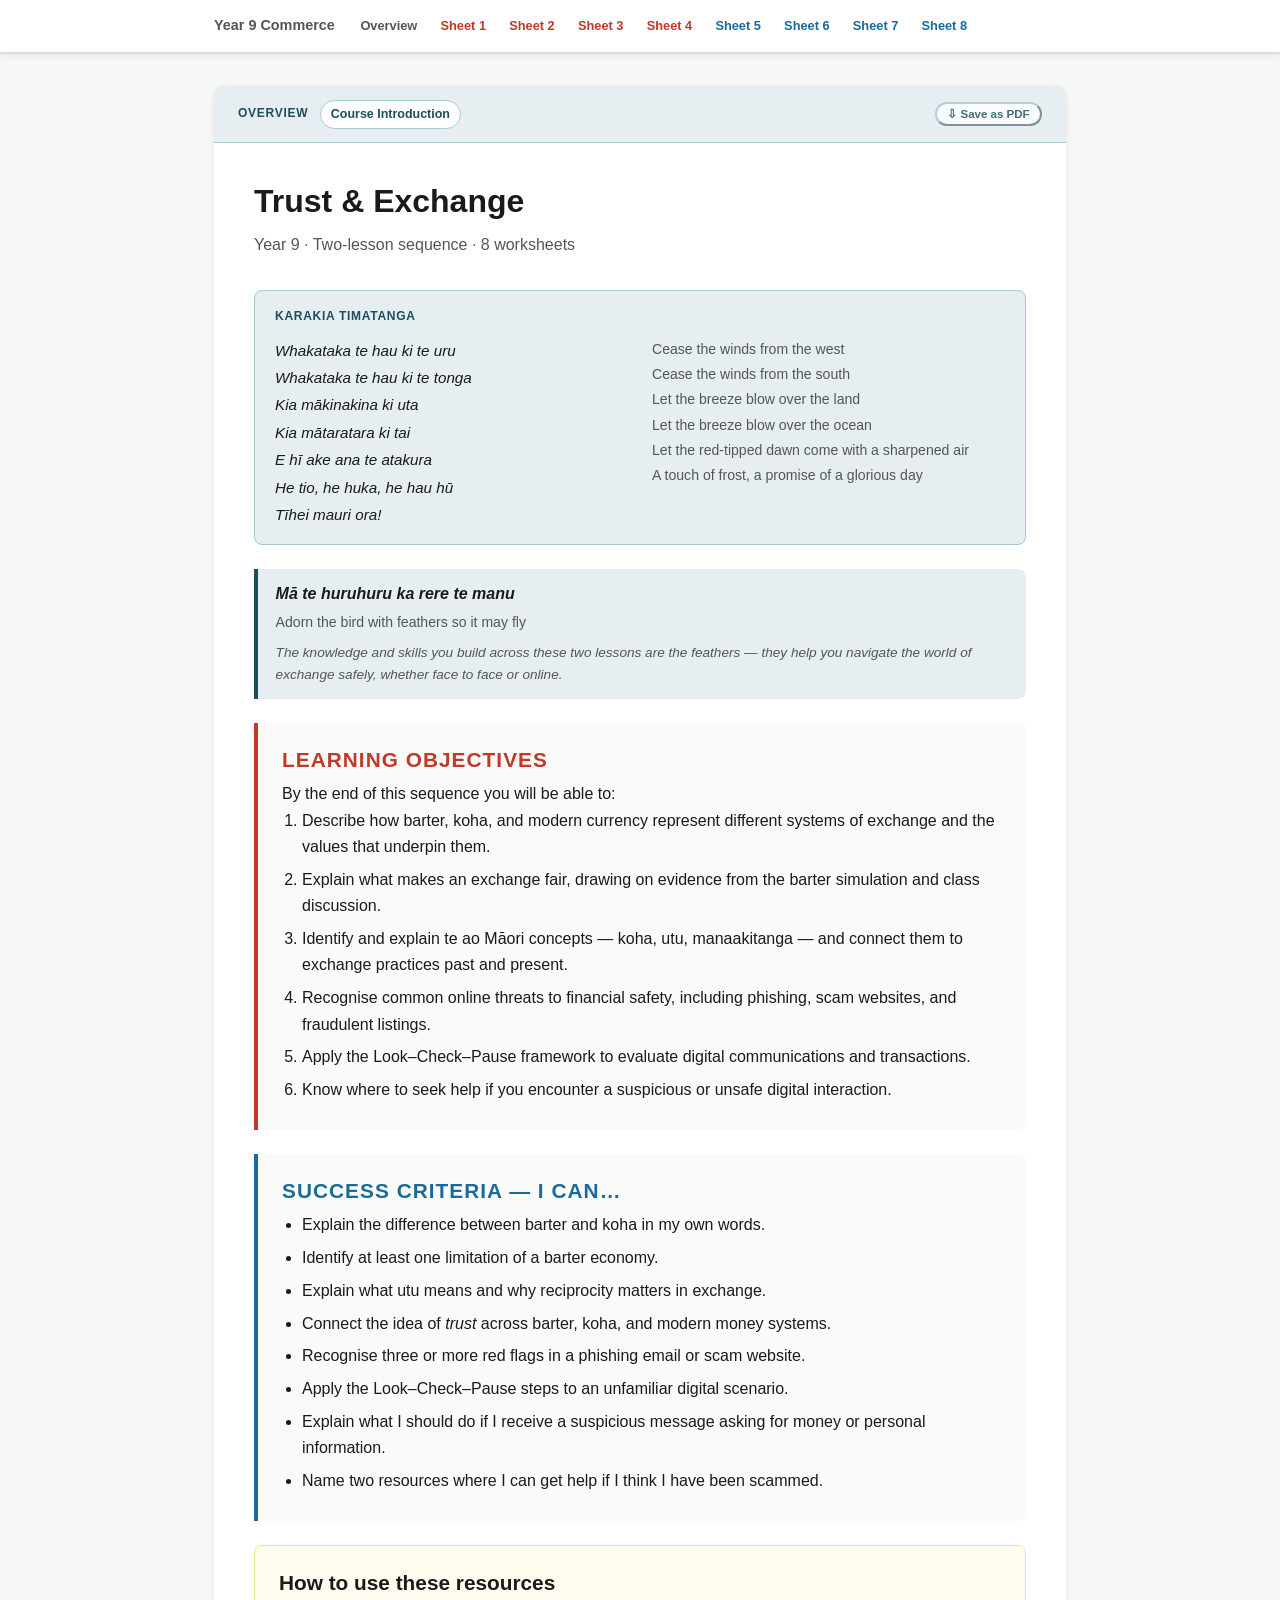
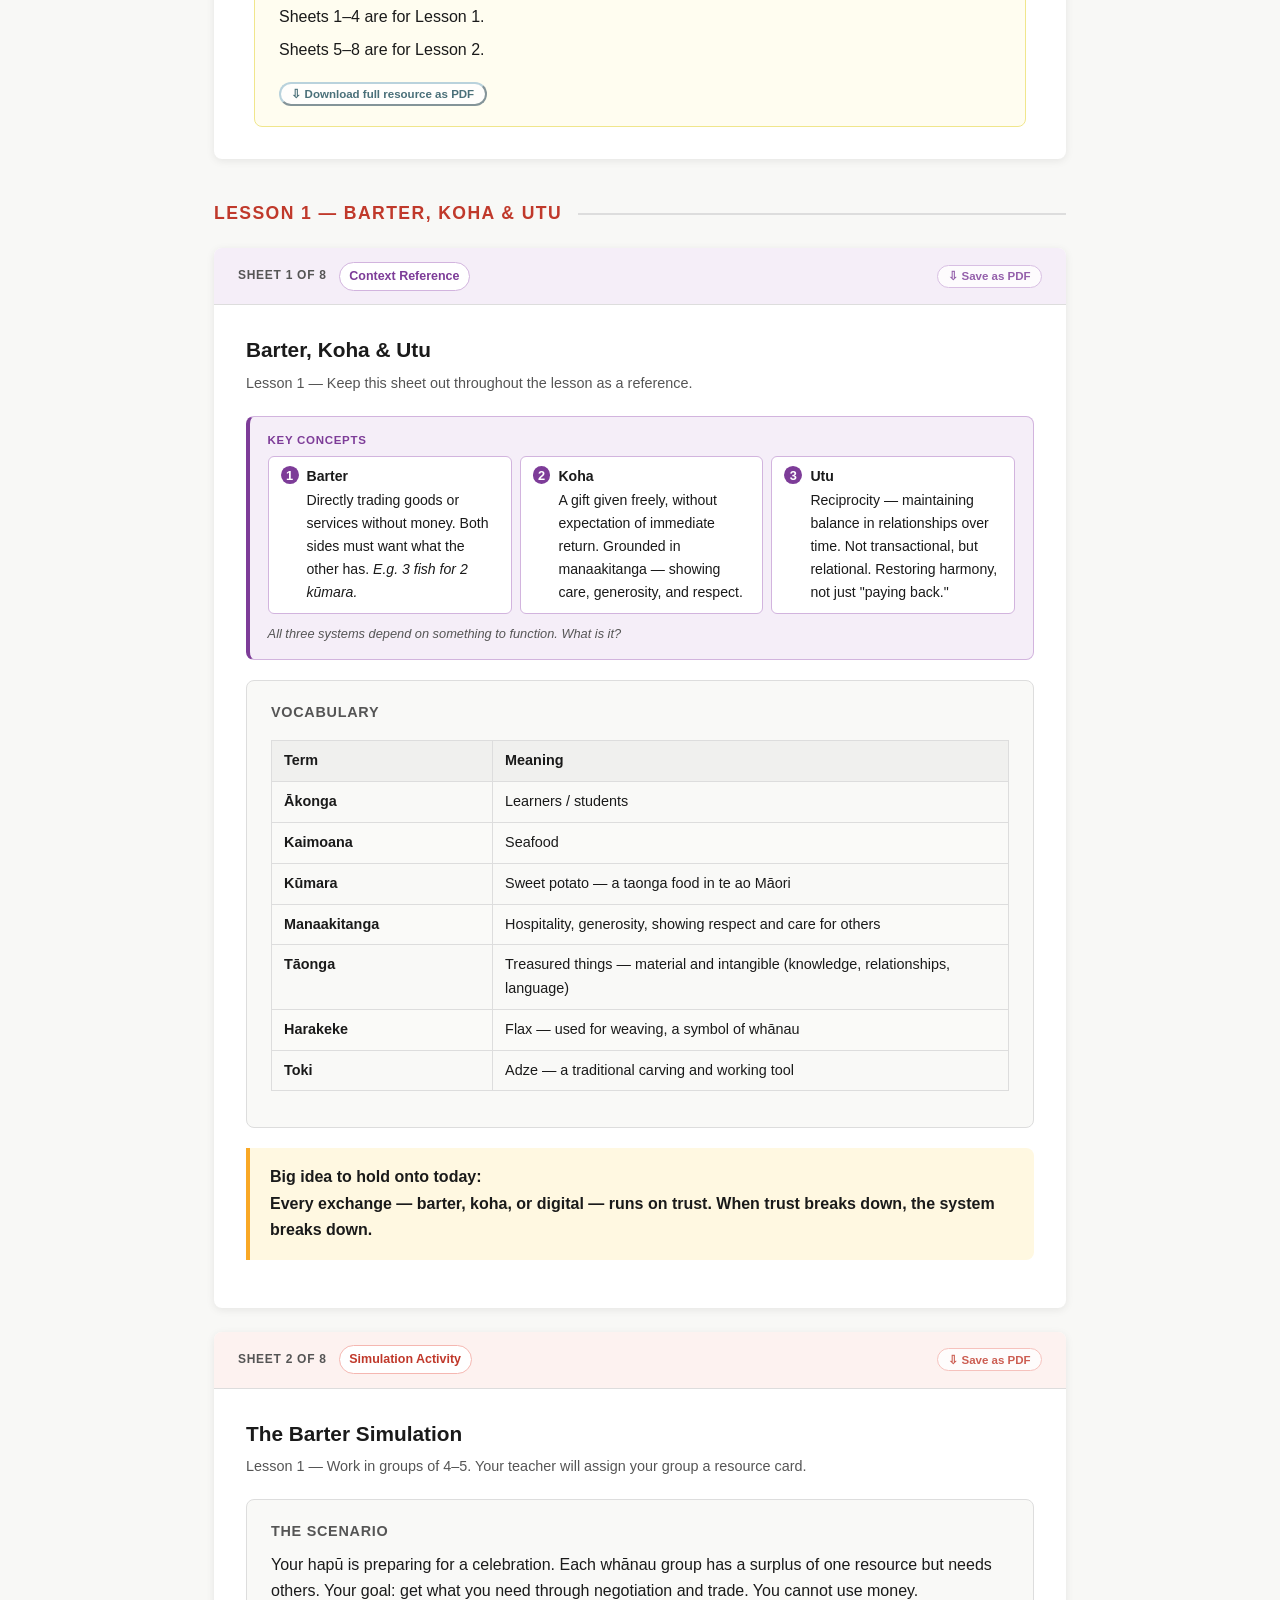
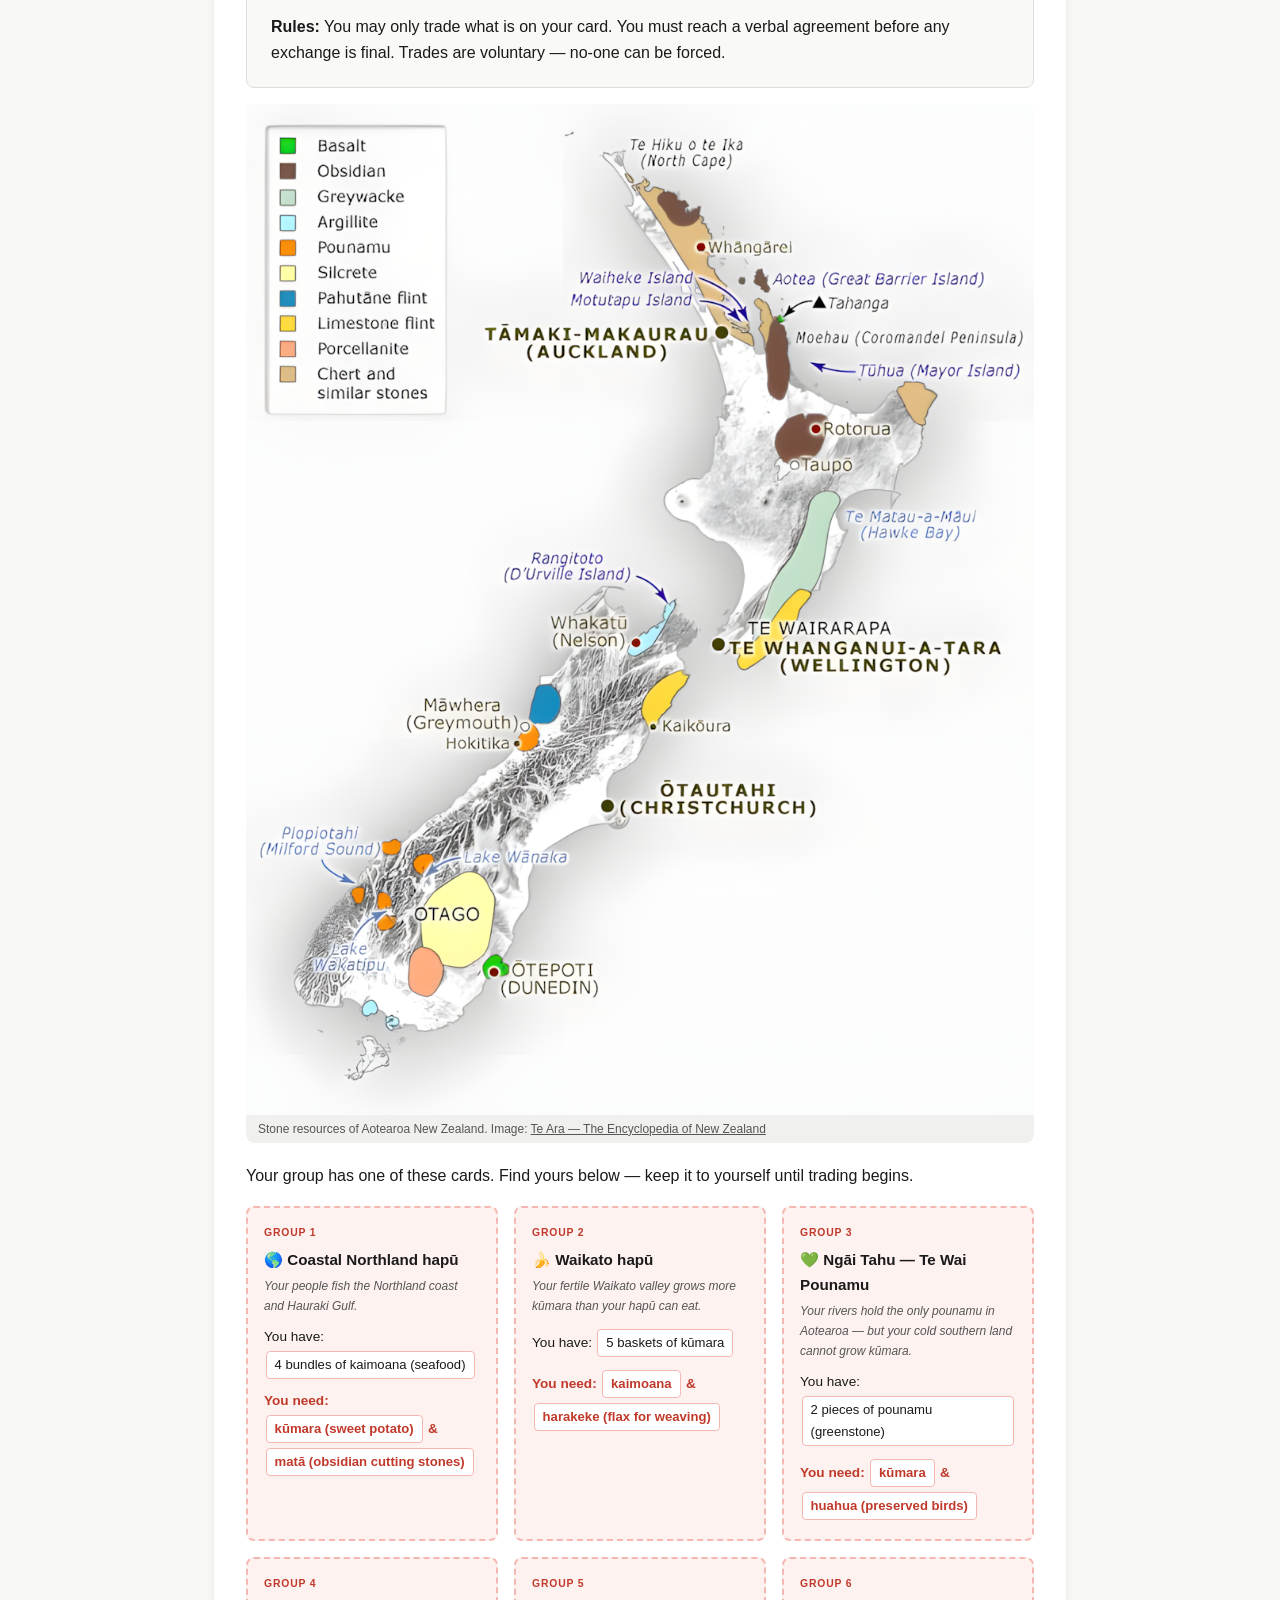
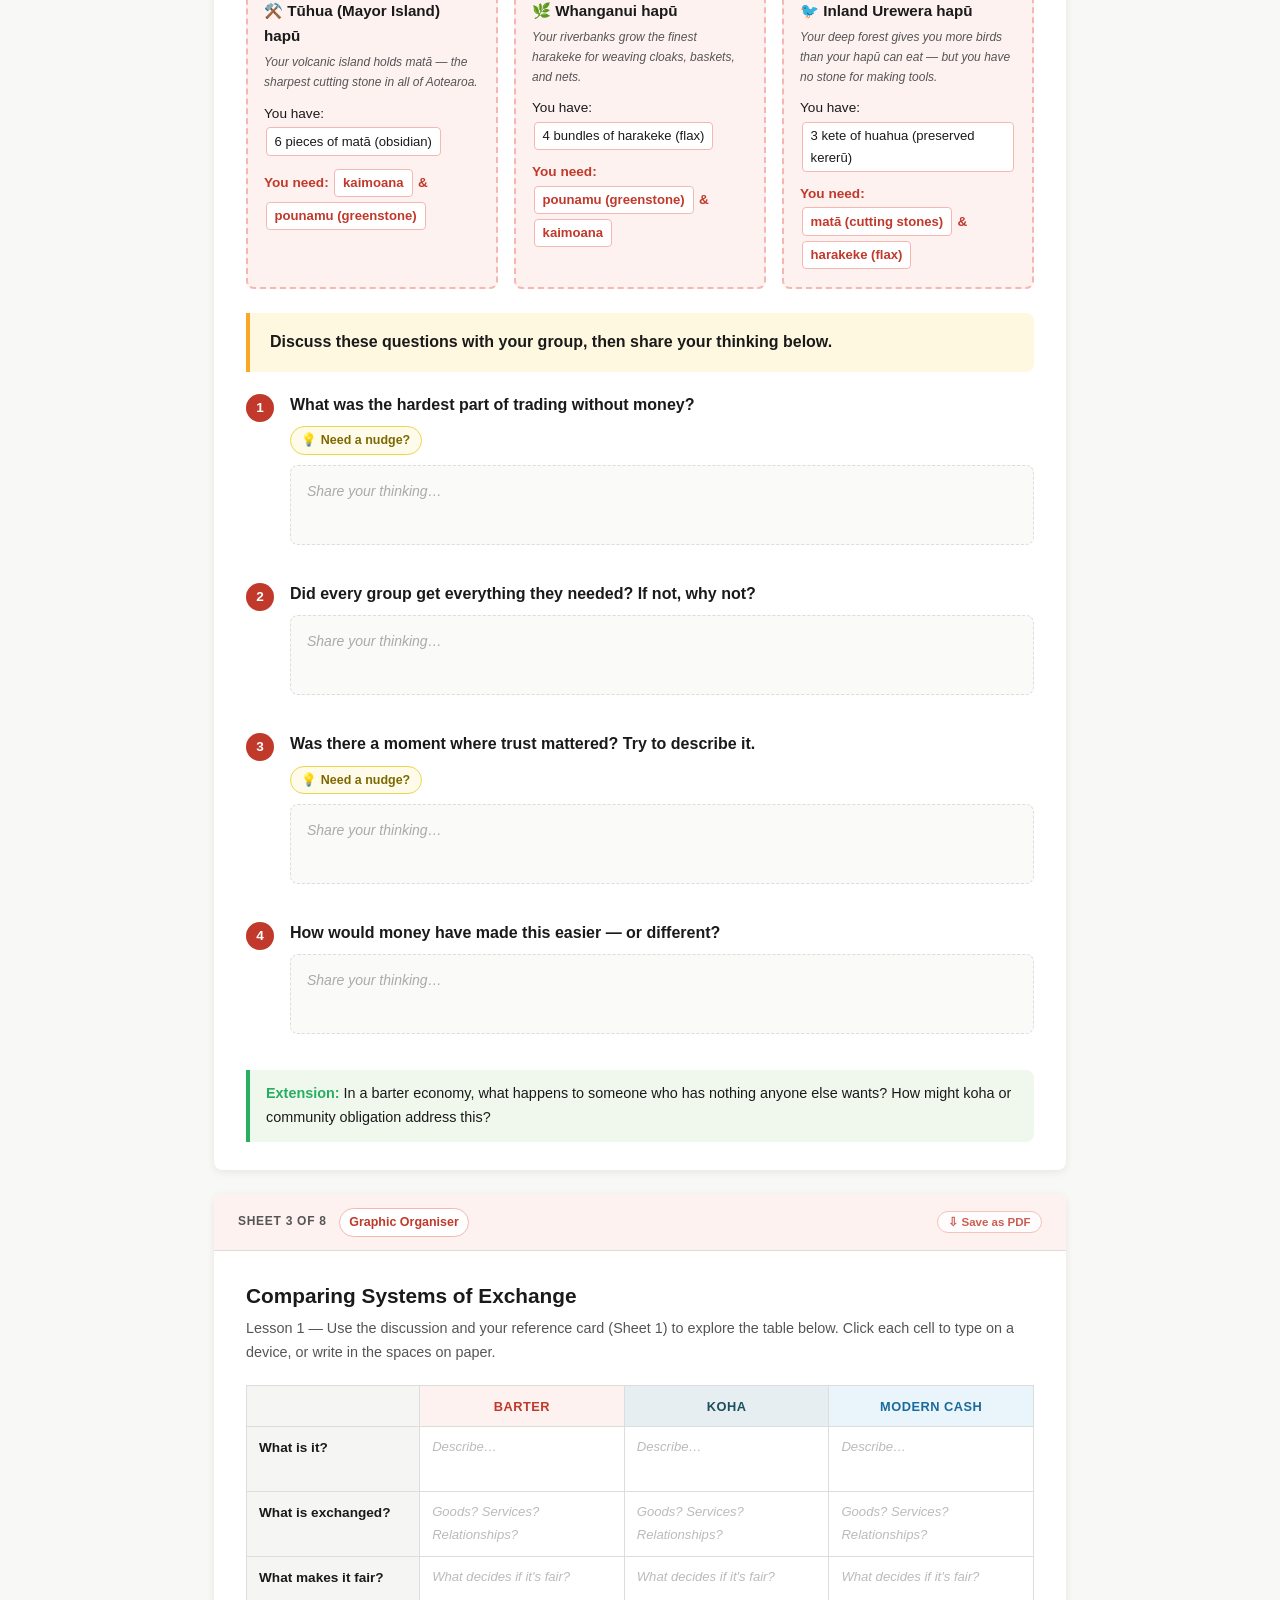
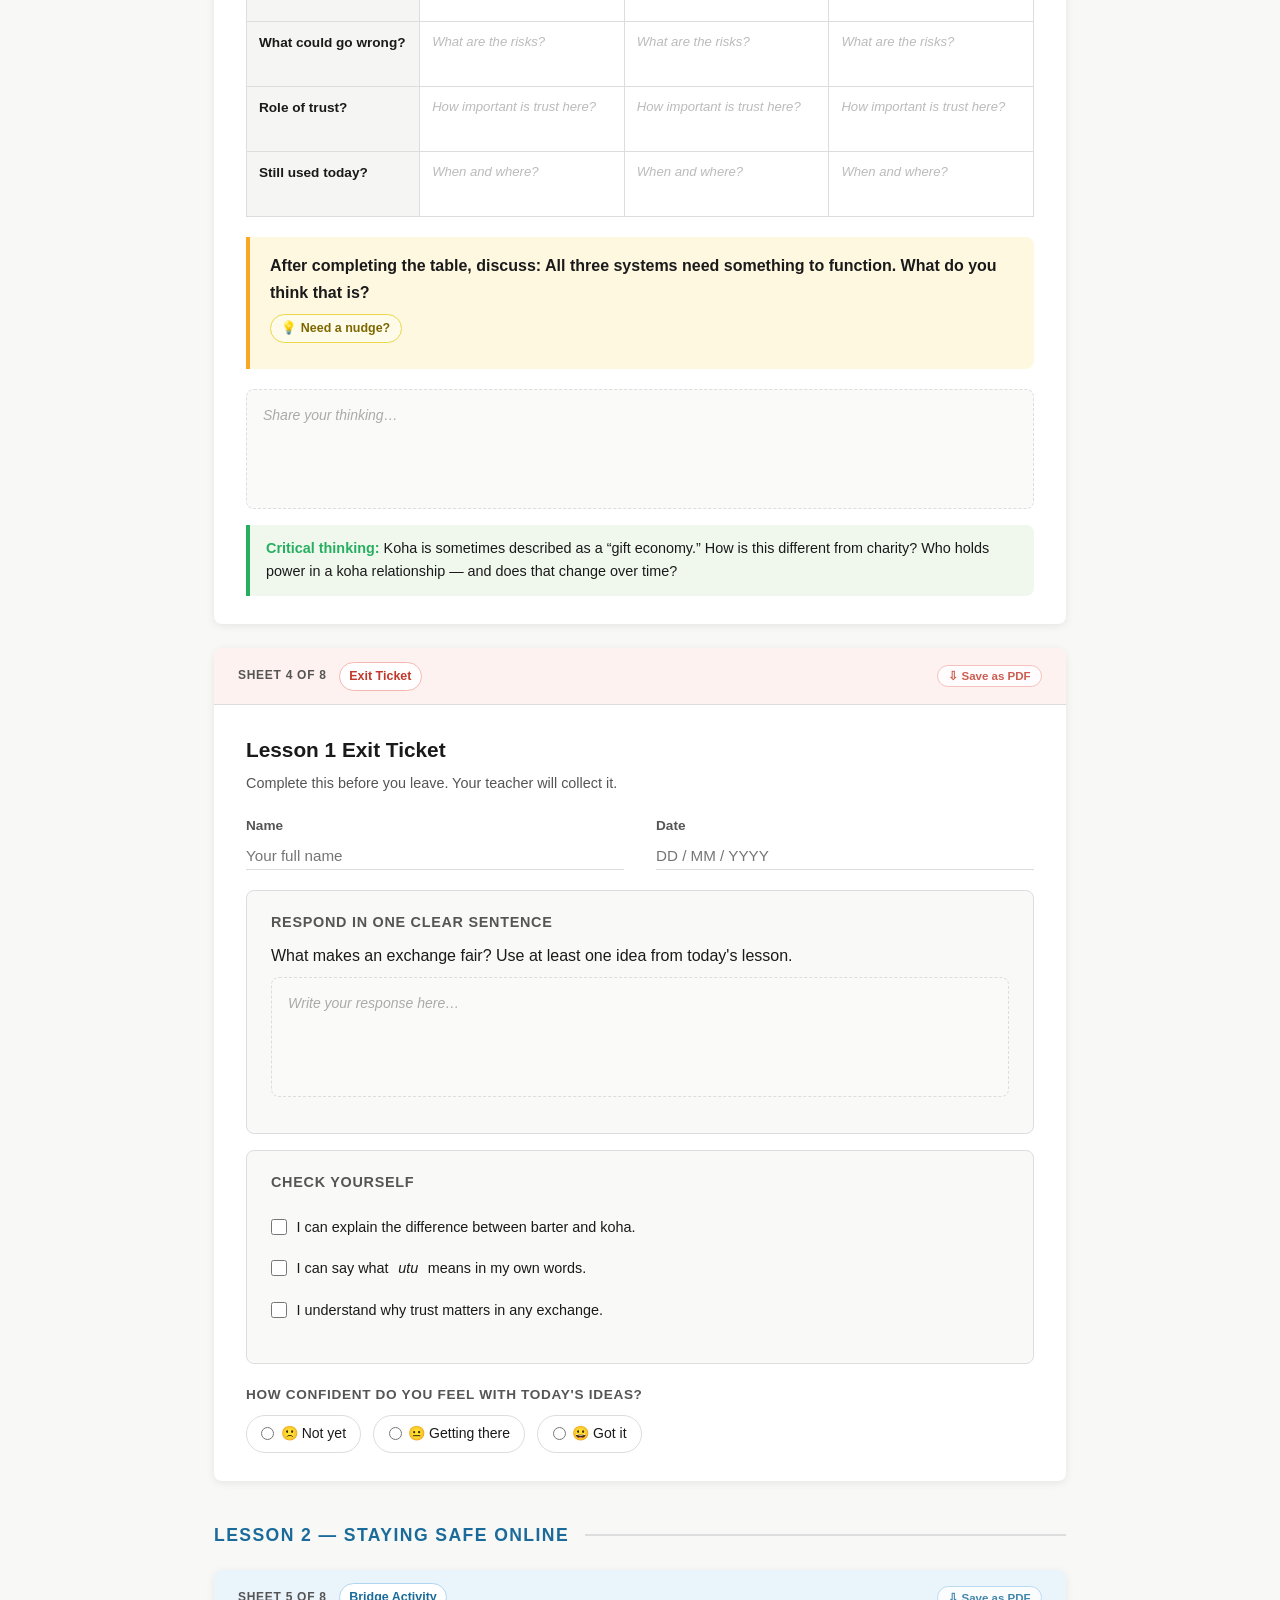
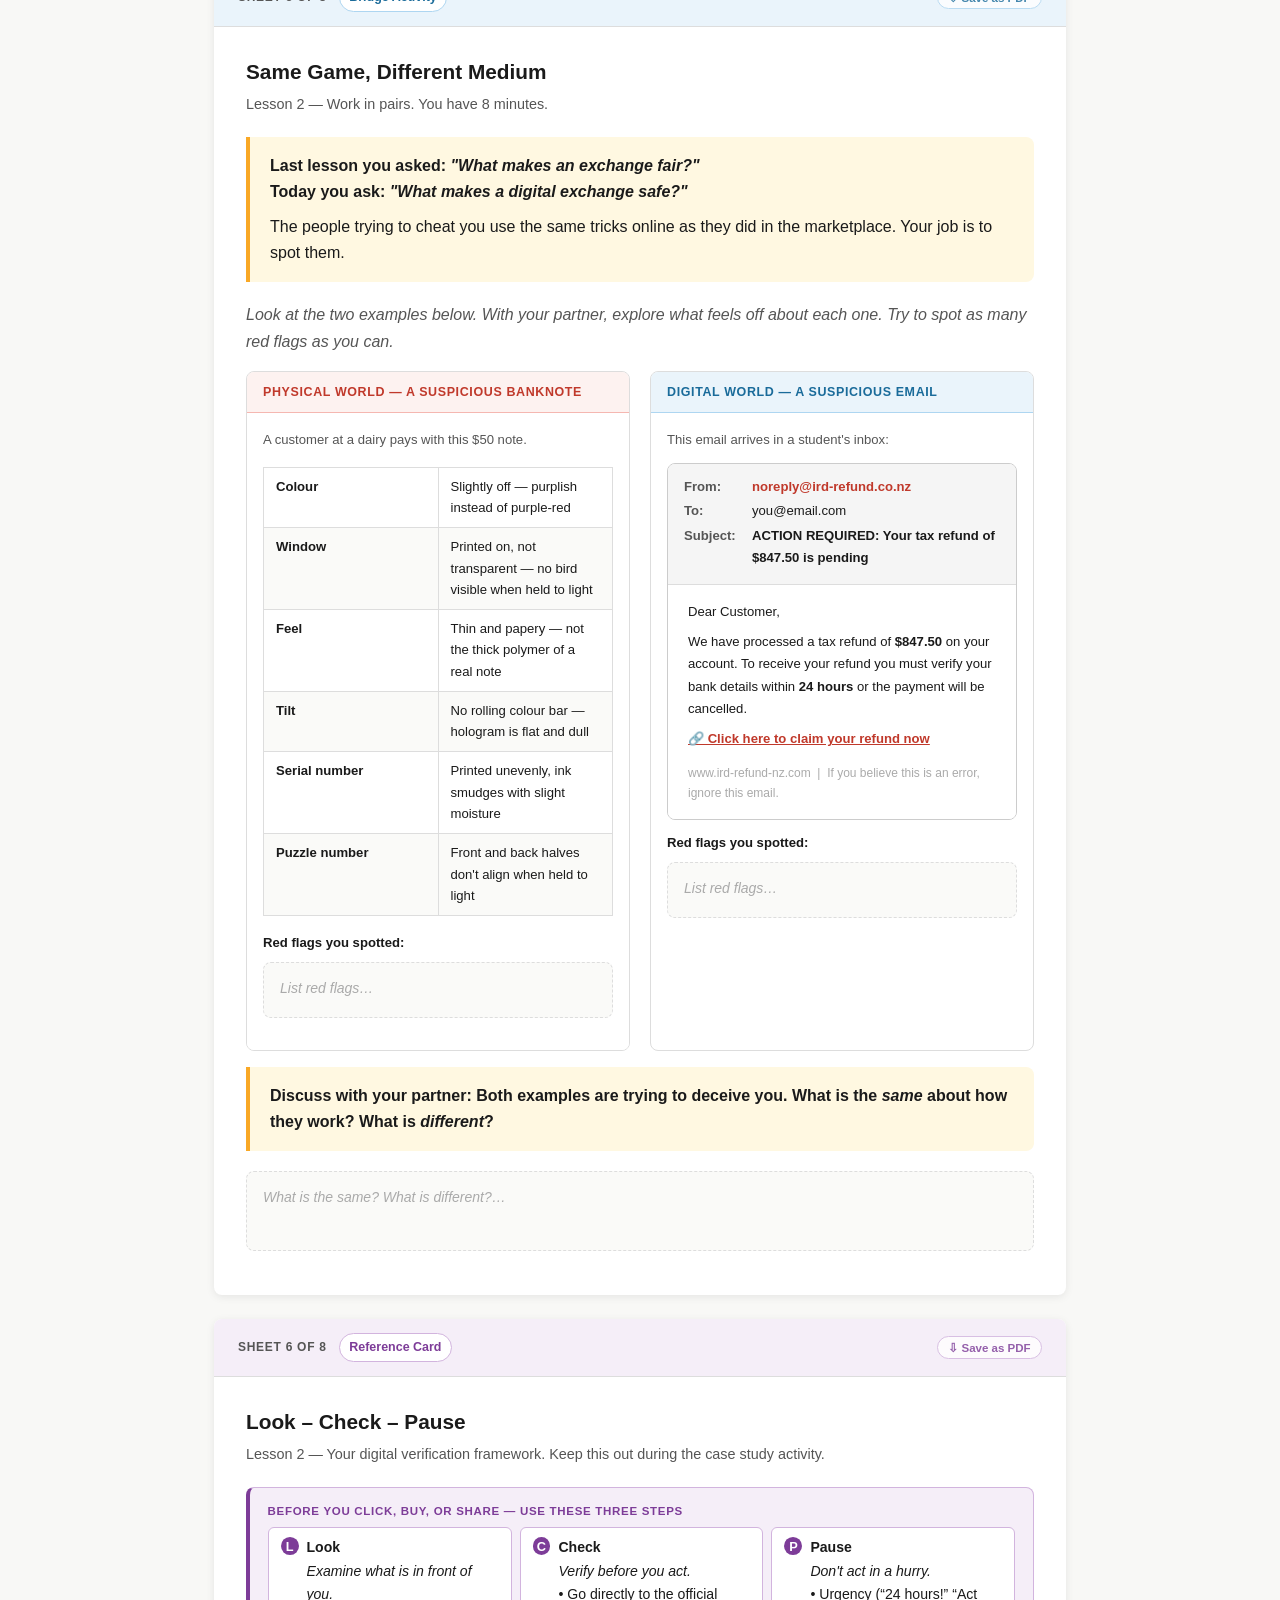
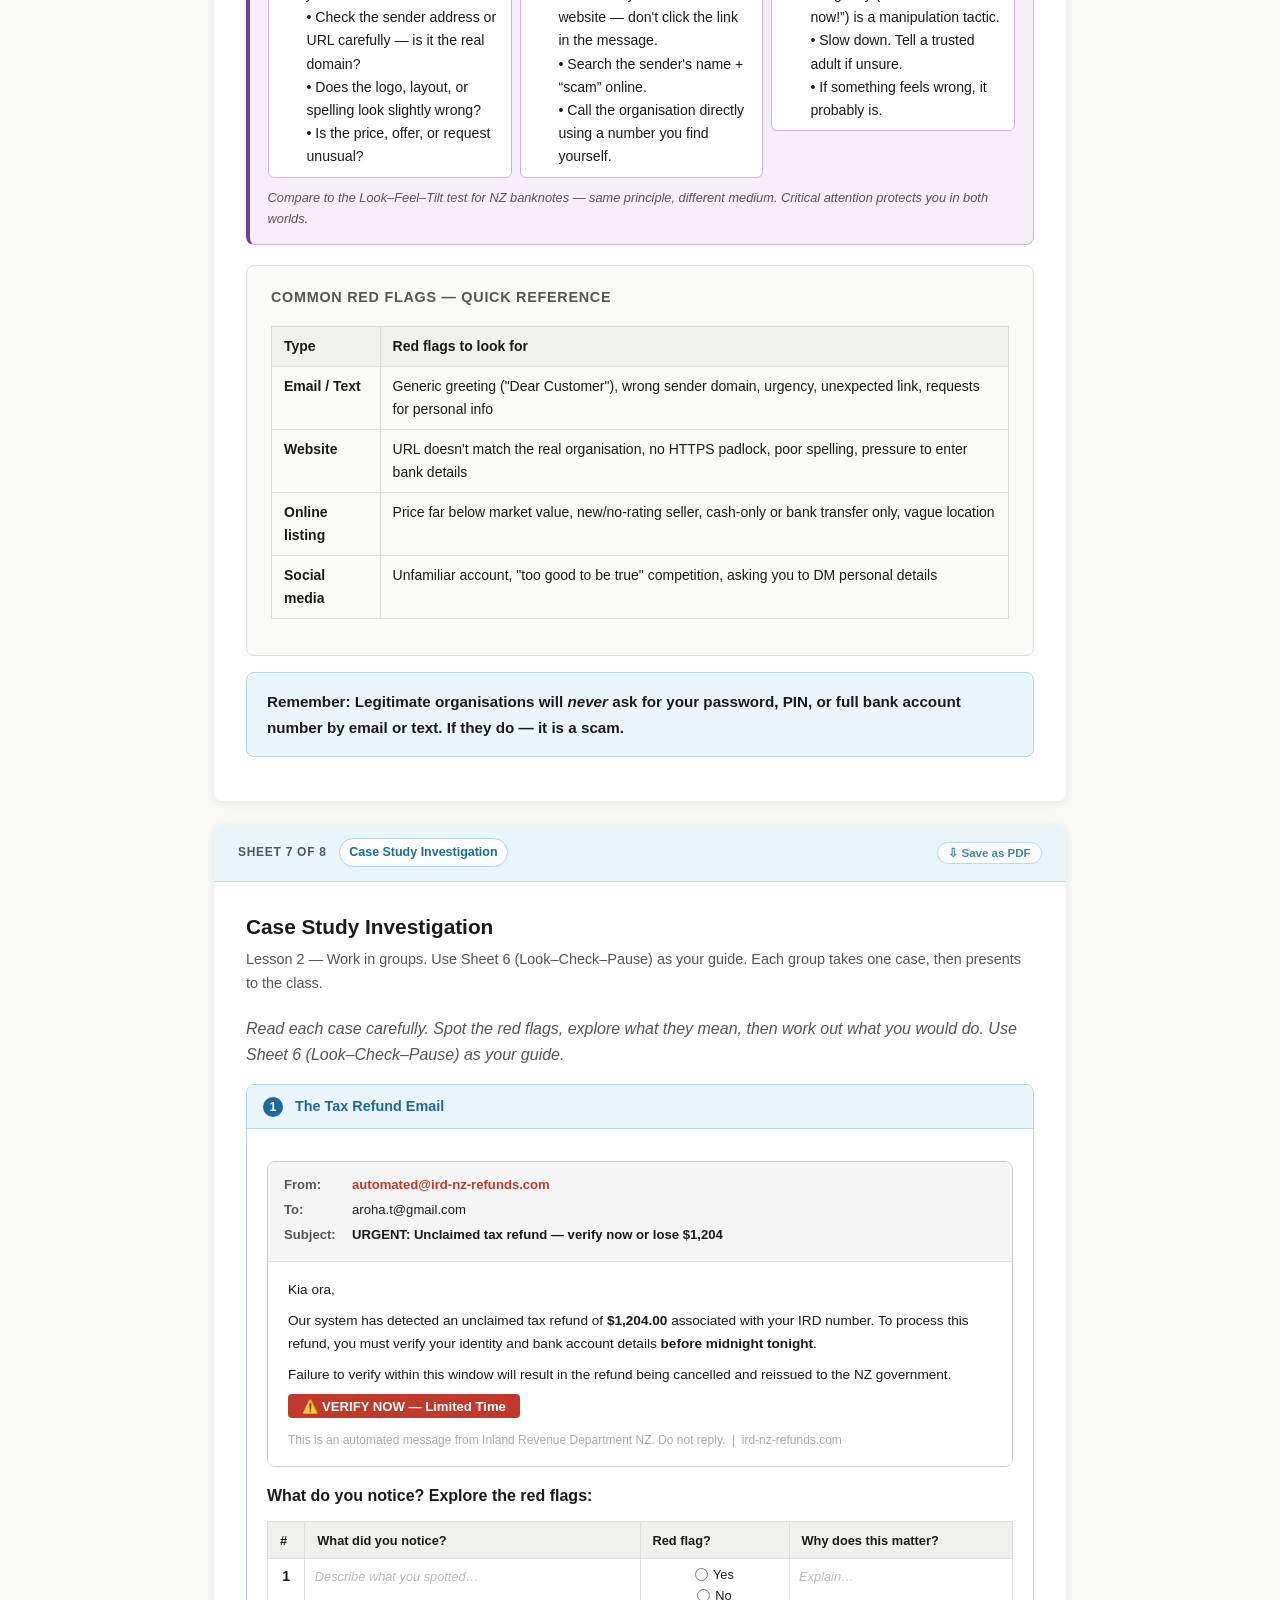
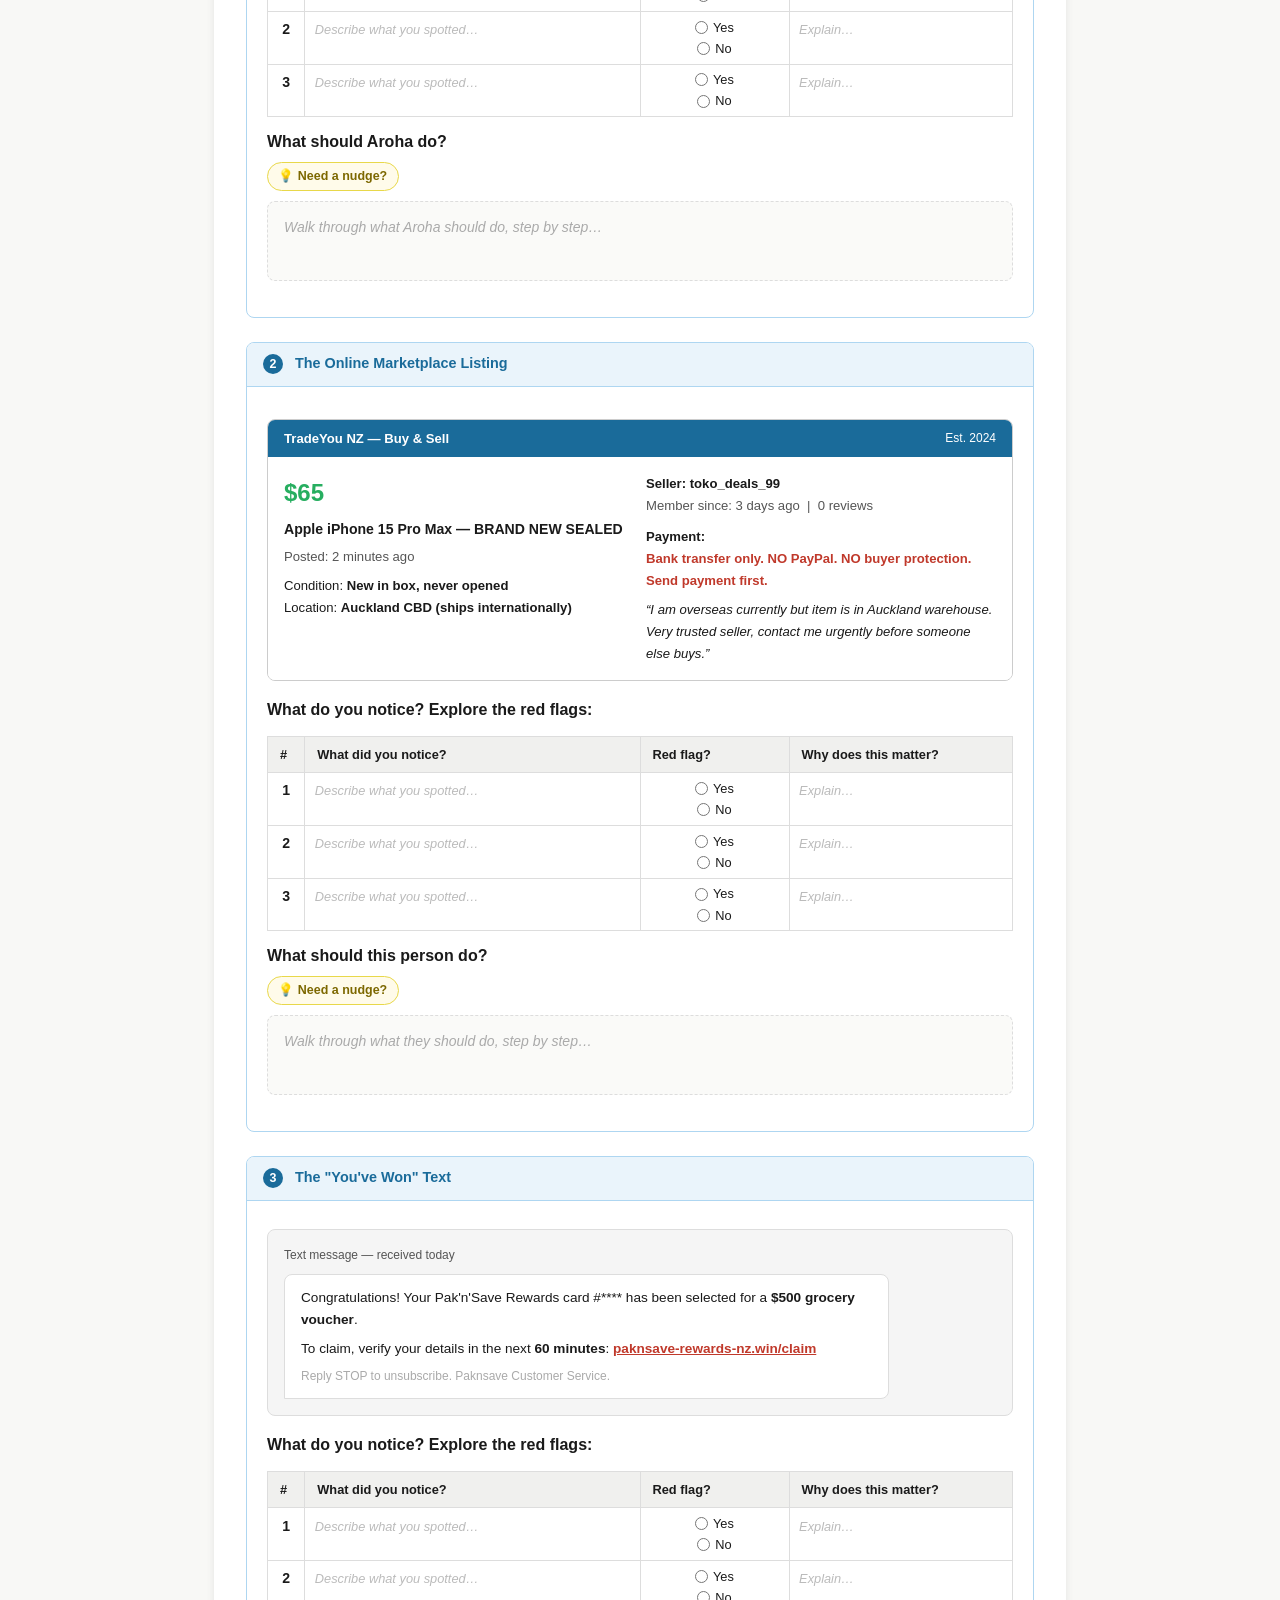
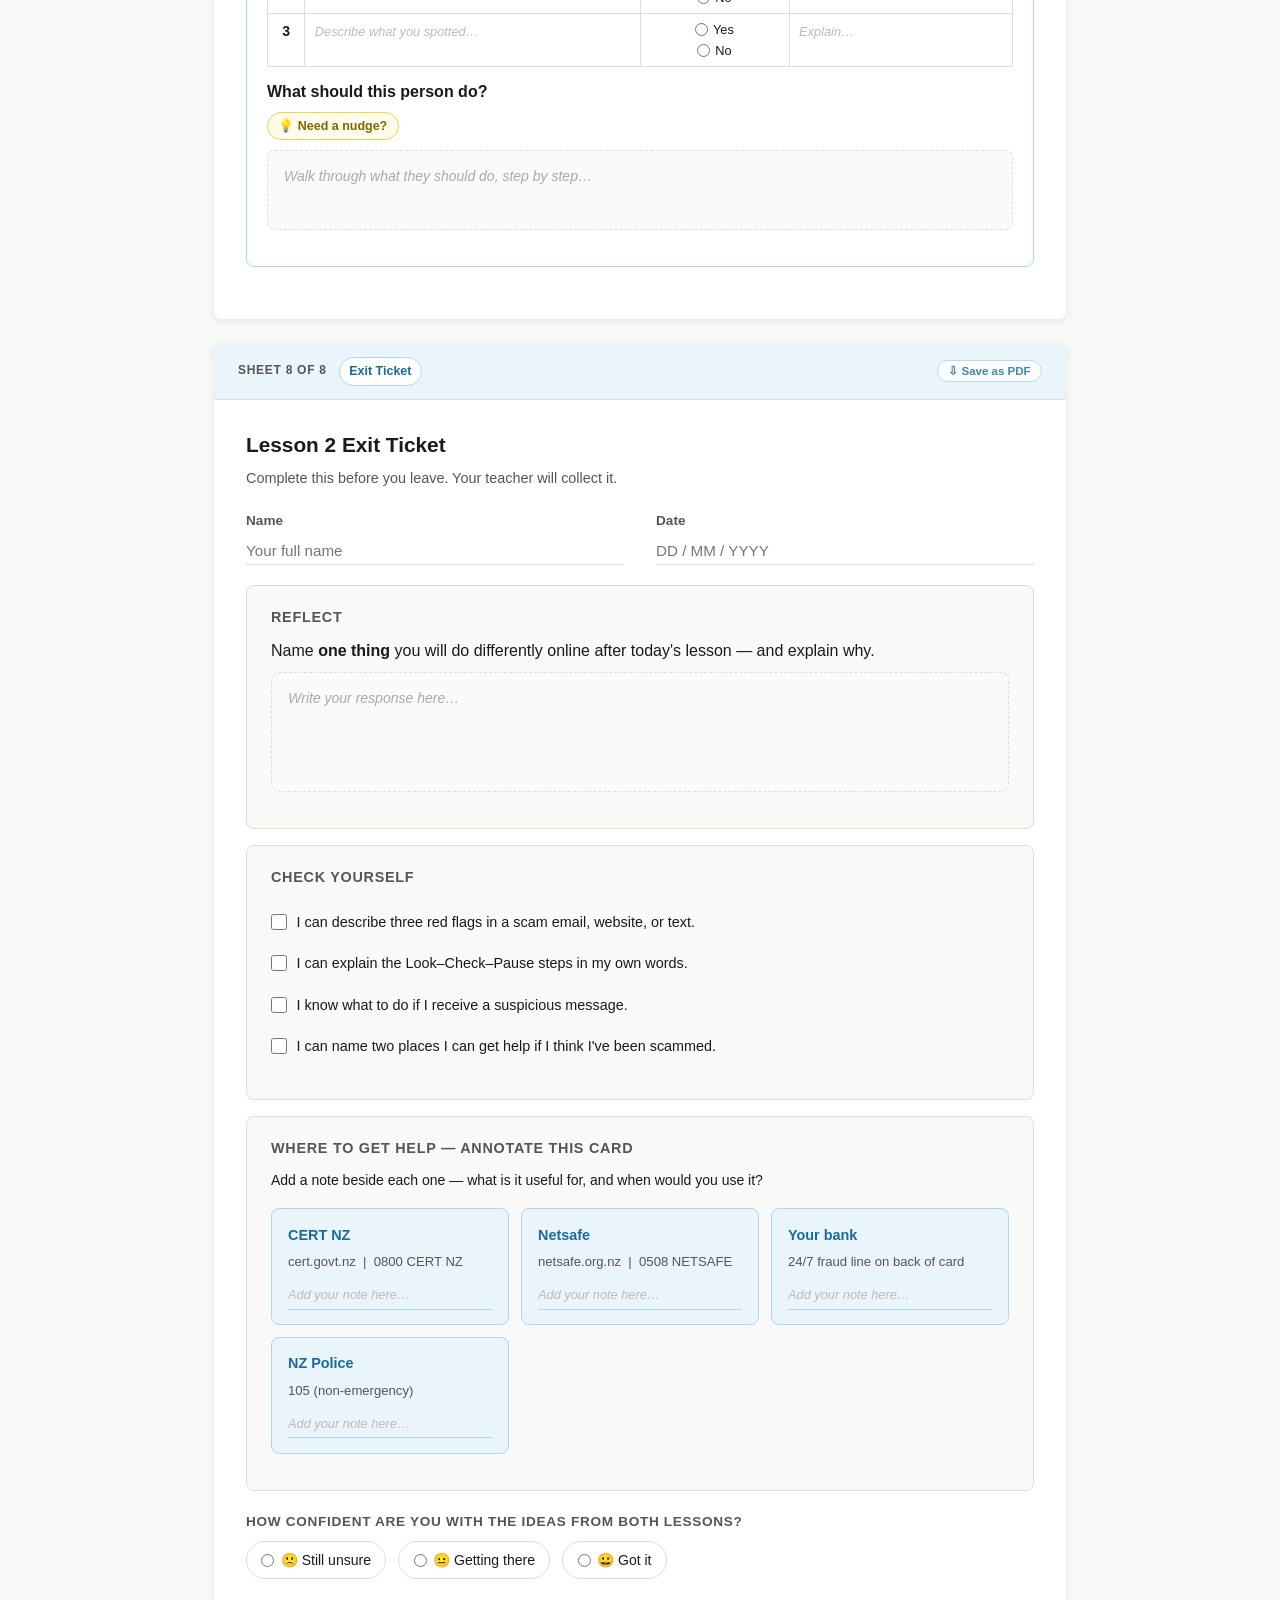
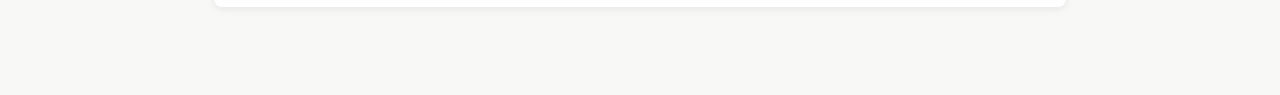
==== commit e78f54d1: "Add stone resources map and historically grounded barter cards - Add stone_trade.png (Te Ara map) to" ====
--- a/index.html
+++ b/index.html
@@ -340,6 +340,23 @@
                         </p>
                     </div>
 
+                    <figure class="map-figure">
+                        <img
+                            src="stone_trade.png"
+                            alt="Map of New Zealand showing the locations of key stone resources including pounamu (greenstone) in Te Wai Pounamu and obsidian (matā) at Tūhua (Mayor Island)"
+                        />
+                        <figcaption>
+                            Stone resources of Aotearoa New Zealand. Image:
+                            <a
+                                href="https://teara.govt.nz/en/map/8878/new-zealands-stone-resources"
+                                target="_blank"
+                                rel="noopener"
+                                style="color: inherit"
+                                >Te Ara — The Encyclopedia of New Zealand</a
+                            >
+                        </figcaption>
+                    </figure>
+
                     <p style="margin-bottom: 0.75rem">
                         Your group has one of these cards. Find yours below —
                         keep it to yourself until trading begins.
@@ -349,74 +366,115 @@
                         <div class="resource-card">
                             <p class="resource-card-label">Group 1</p>
                             <h3>&#127758; Coastal Northland hapū</h3>
-                            <p class="card-context">Your people fish the Northland coast and Hauraki Gulf.</p>
+                            <p class="card-context">
+                                Your people fish the Northland coast and Hauraki
+                                Gulf.
+                            </p>
                             <p class="have">
                                 You have:
-                                <span class="resource-item">4 bundles of kaimoana (seafood)</span>
+                                <span class="resource-item"
+                                    >4 bundles of kaimoana (seafood)</span
+                                >
                             </p>
                             <p class="need">
                                 You need:
-                                <span class="resource-item">kūmara (sweet potato)</span> &amp;
-                                <span class="resource-item">matā (obsidian cutting stones)</span>
+                                <span class="resource-item"
+                                    >kūmara (sweet potato)</span
+                                >
+                                &amp;
+                                <span class="resource-item"
+                                    >matā (obsidian cutting stones)</span
+                                >
                             </p>
                         </div>
 
                         <div class="resource-card">
                             <p class="resource-card-label">Group 2</p>
                             <h3>&#127820; Waikato hapū</h3>
-                            <p class="card-context">Your fertile Waikato valley grows more kūmara than your hapū can eat.</p>
+                            <p class="card-context">
+                                Your fertile Waikato valley grows more kūmara
+                                than your hapū can eat.
+                            </p>
                             <p class="have">
                                 You have:
-                                <span class="resource-item">5 baskets of kūmara</span>
+                                <span class="resource-item"
+                                    >5 baskets of kūmara</span
+                                >
                             </p>
                             <p class="need">
                                 You need:
-                                <span class="resource-item">kaimoana</span> &amp;
-                                <span class="resource-item">harakeke (flax for weaving)</span>
+                                <span class="resource-item">kaimoana</span>
+                                &amp;
+                                <span class="resource-item"
+                                    >harakeke (flax for weaving)</span
+                                >
                             </p>
                         </div>
 
                         <div class="resource-card">
                             <p class="resource-card-label">Group 3</p>
                             <h3>&#128154; Ngāi Tahu — Te Wai Pounamu</h3>
-                            <p class="card-context">Your rivers hold the only pounamu in Aotearoa — but your cold southern land cannot grow kūmara.</p>
+                            <p class="card-context">
+                                Your rivers hold the only pounamu in Aotearoa —
+                                but your cold southern land cannot grow kūmara.
+                            </p>
                             <p class="have">
                                 You have:
-                                <span class="resource-item">2 pieces of pounamu (greenstone)</span>
+                                <span class="resource-item"
+                                    >2 pieces of pounamu (greenstone)</span
+                                >
                             </p>
                             <p class="need">
                                 You need:
                                 <span class="resource-item">kūmara</span> &amp;
-                                <span class="resource-item">huahua (preserved birds)</span>
+                                <span class="resource-item"
+                                    >huahua (preserved birds)</span
+                                >
                             </p>
                         </div>
 
                         <div class="resource-card">
                             <p class="resource-card-label">Group 4</p>
                             <h3>&#9874;&#65039; Tūhua (Mayor Island) hapū</h3>
-                            <p class="card-context">Your volcanic island holds matā — the sharpest cutting stone in all of Aotearoa.</p>
+                            <p class="card-context">
+                                Your volcanic island holds matā — the sharpest
+                                cutting stone in all of Aotearoa.
+                            </p>
                             <p class="have">
                                 You have:
-                                <span class="resource-item">6 pieces of matā (obsidian)</span>
+                                <span class="resource-item"
+                                    >6 pieces of matā (obsidian)</span
+                                >
                             </p>
                             <p class="need">
                                 You need:
-                                <span class="resource-item">kaimoana</span> &amp;
-                                <span class="resource-item">pounamu (greenstone)</span>
+                                <span class="resource-item">kaimoana</span>
+                                &amp;
+                                <span class="resource-item"
+                                    >pounamu (greenstone)</span
+                                >
                             </p>
                         </div>
 
                         <div class="resource-card">
                             <p class="resource-card-label">Group 5</p>
                             <h3>&#127807; Whanganui hapū</h3>
-                            <p class="card-context">Your riverbanks grow the finest harakeke for weaving cloaks, baskets, and nets.</p>
+                            <p class="card-context">
+                                Your riverbanks grow the finest harakeke for
+                                weaving cloaks, baskets, and nets.
+                            </p>
                             <p class="have">
                                 You have:
-                                <span class="resource-item">4 bundles of harakeke (flax)</span>
+                                <span class="resource-item"
+                                    >4 bundles of harakeke (flax)</span
+                                >
                             </p>
                             <p class="need">
                                 You need:
-                                <span class="resource-item">pounamu (greenstone)</span> &amp;
+                                <span class="resource-item"
+                                    >pounamu (greenstone)</span
+                                >
+                                &amp;
                                 <span class="resource-item">kaimoana</span>
                             </p>
                         </div>
@@ -424,15 +482,26 @@
                         <div class="resource-card">
                             <p class="resource-card-label">Group 6</p>
                             <h3>&#128038; Inland Urewera hapū</h3>
-                            <p class="card-context">Your deep forest gives you more birds than your hapū can eat — but you have no stone for making tools.</p>
+                            <p class="card-context">
+                                Your deep forest gives you more birds than your
+                                hapū can eat — but you have no stone for making
+                                tools.
+                            </p>
                             <p class="have">
                                 You have:
-                                <span class="resource-item">3 kete of huahua (preserved kererū)</span>
+                                <span class="resource-item"
+                                    >3 kete of huahua (preserved kererū)</span
+                                >
                             </p>
                             <p class="need">
                                 You need:
-                                <span class="resource-item">matā (cutting stones)</span> &amp;
-                                <span class="resource-item">harakeke (flax)</span>
+                                <span class="resource-item"
+                                    >matā (cutting stones)</span
+                                >
+                                &amp;
+                                <span class="resource-item"
+                                    >harakeke (flax)</span
+                                >
                             </p>
                         </div>
                     </div>
--- a/style.css
+++ b/style.css
@@ -718,6 +718,29 @@
 .org-cell:focus { background: #fffef5; }
 
 /* ── Barter Resource Cards ── */
+.map-figure {
+  margin: 0 0 1.25rem;
+  border-radius: var(--radius);
+  overflow: hidden;
+  line-height: 0;
+}
+
+.map-figure img {
+  width: 100%;
+  height: auto;
+  display: block;
+  border-radius: var(--radius) var(--radius) 0 0;
+}
+
+.map-figure figcaption {
+  background: #f0f0ee;
+  font-size: 0.75rem;
+  color: var(--text-muted);
+  padding: 0.35rem 0.75rem;
+  border-radius: 0 0 var(--radius) var(--radius);
+  line-height: 1.4;
+}
+
 .card-grid {
   display: grid;
   grid-template-columns: repeat(3, 1fr);
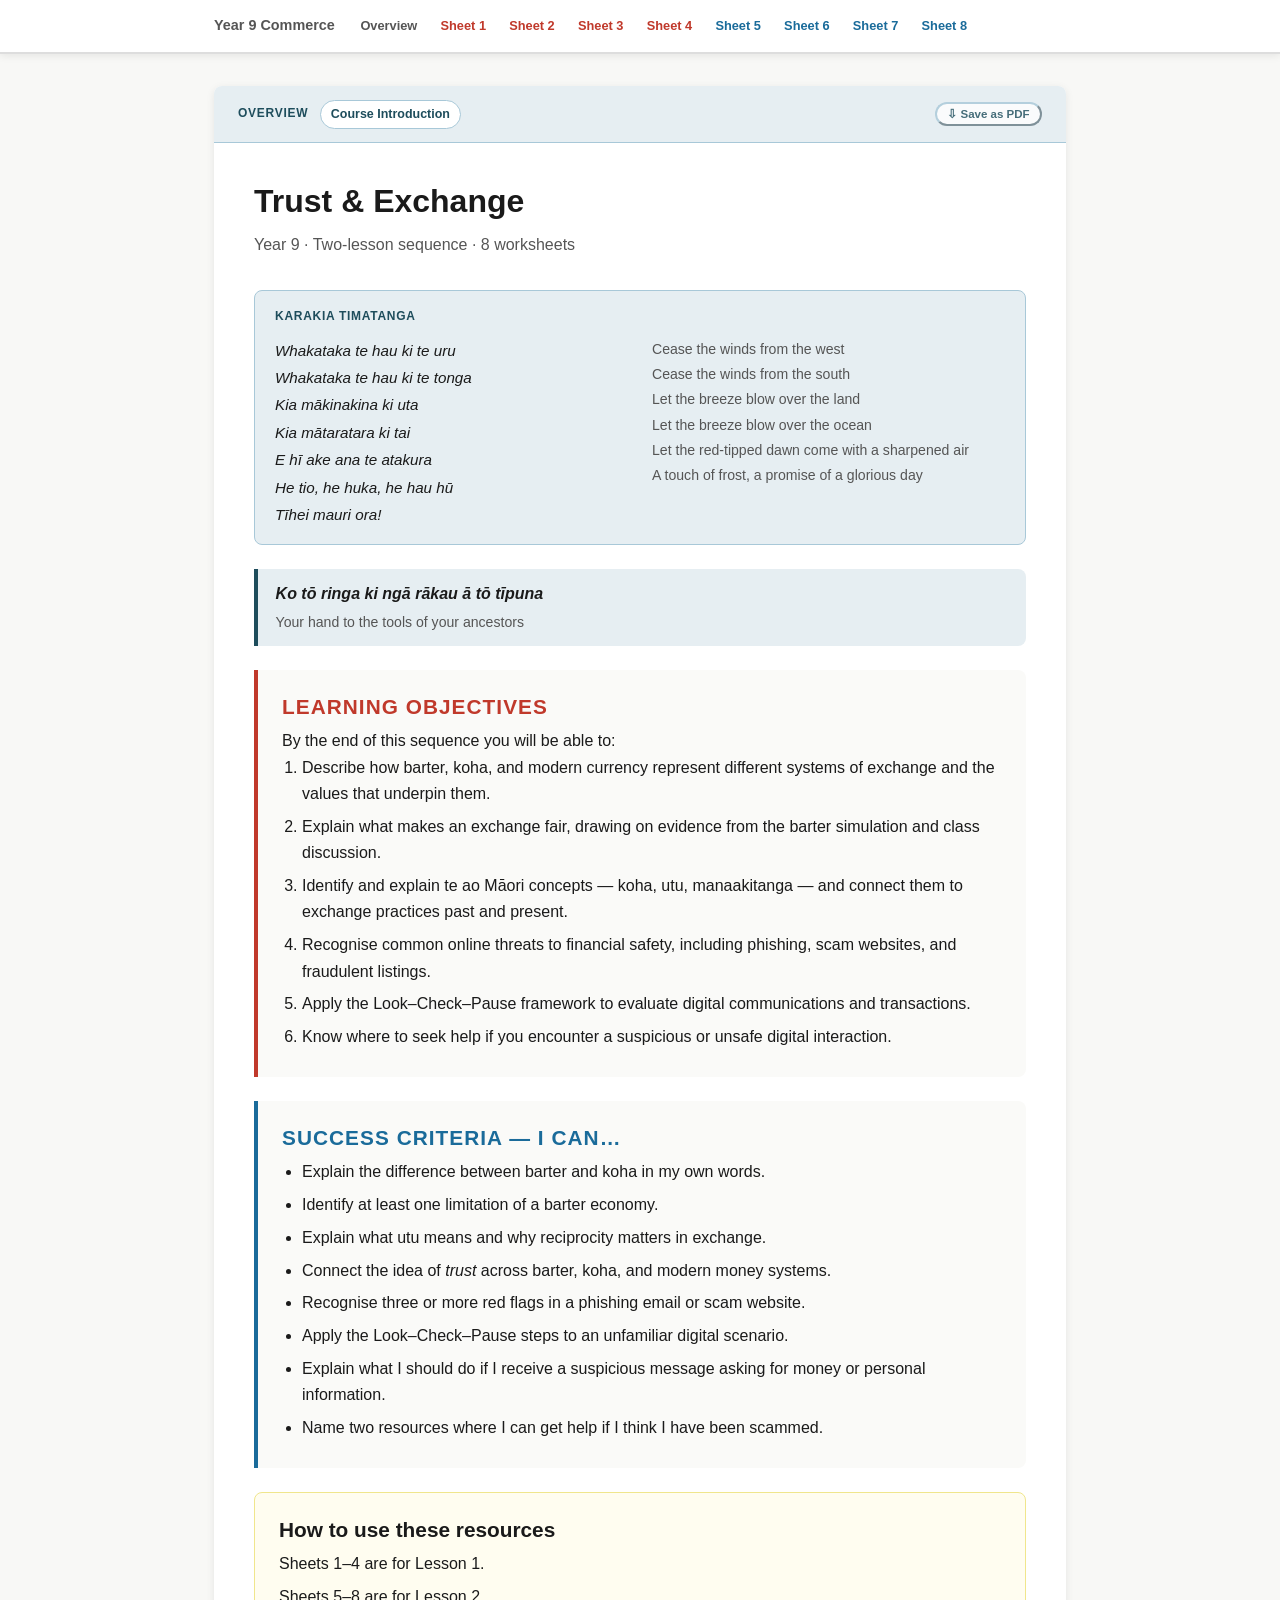
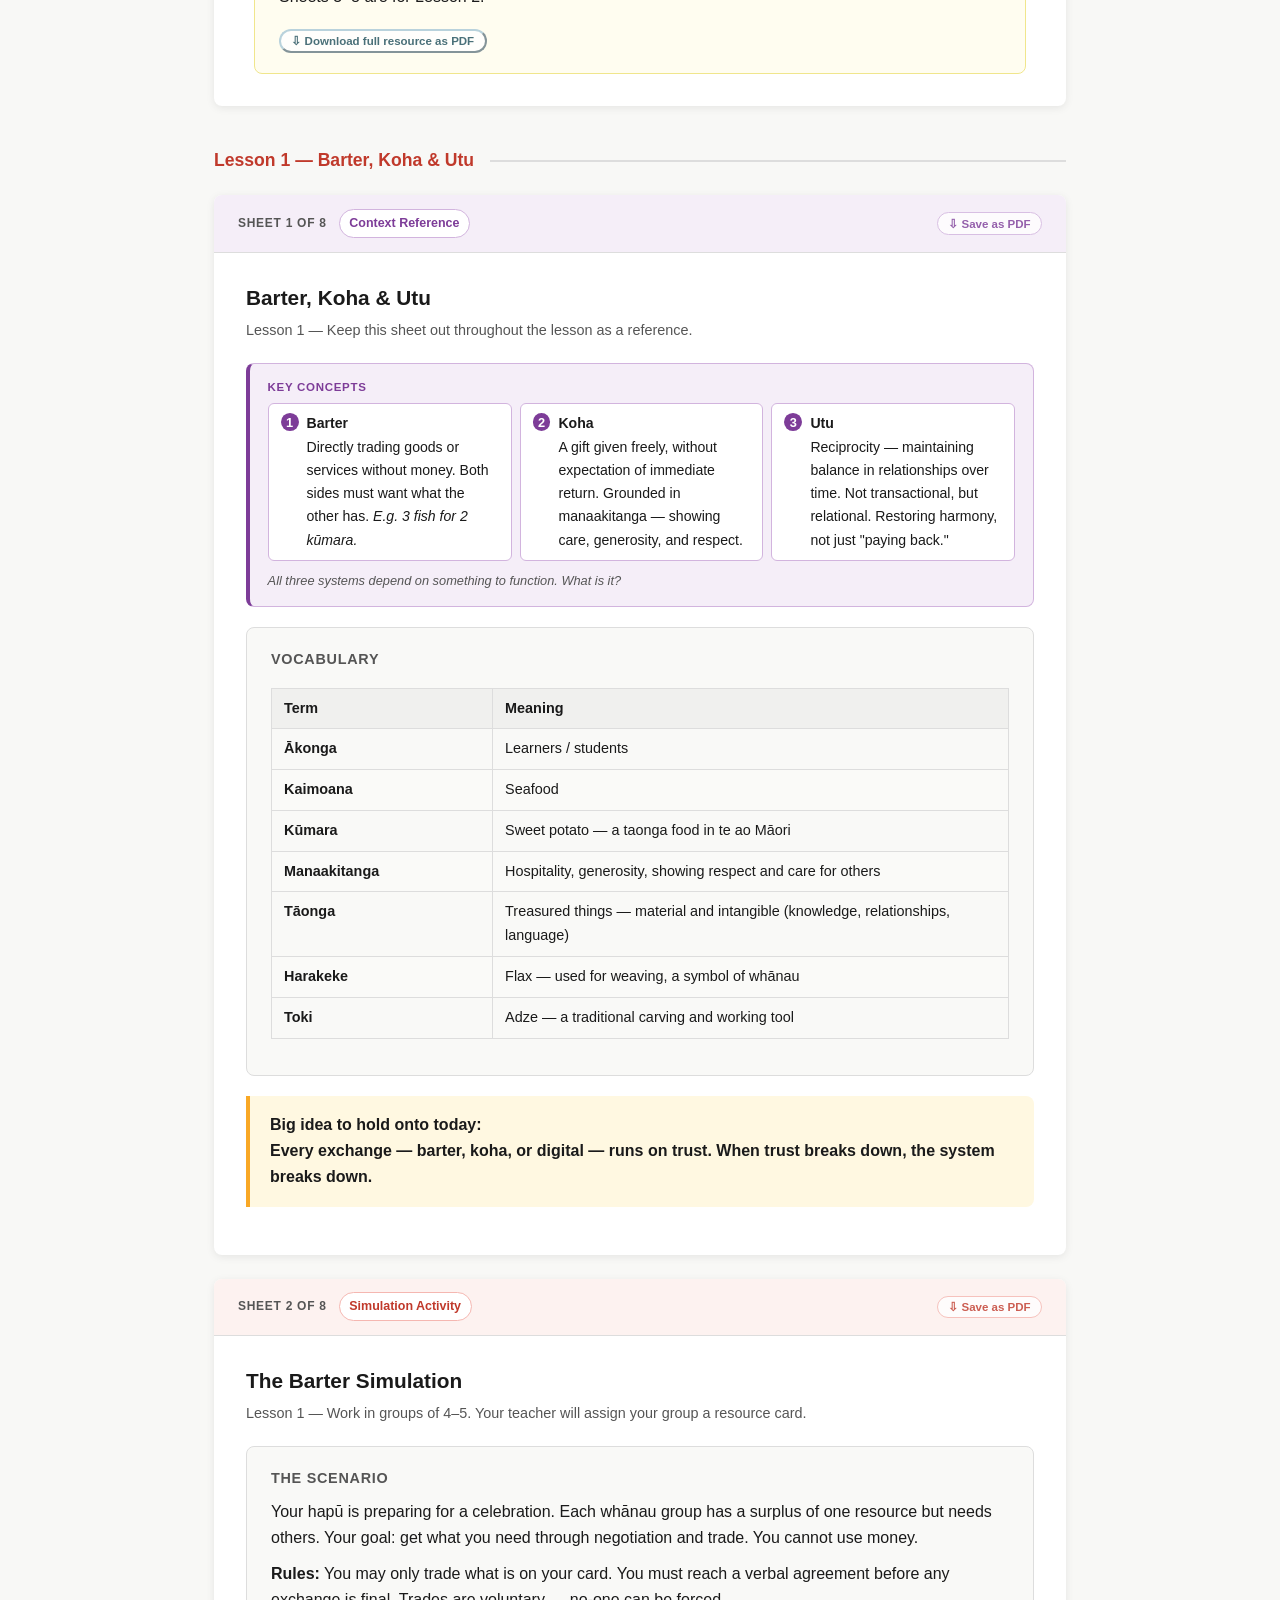
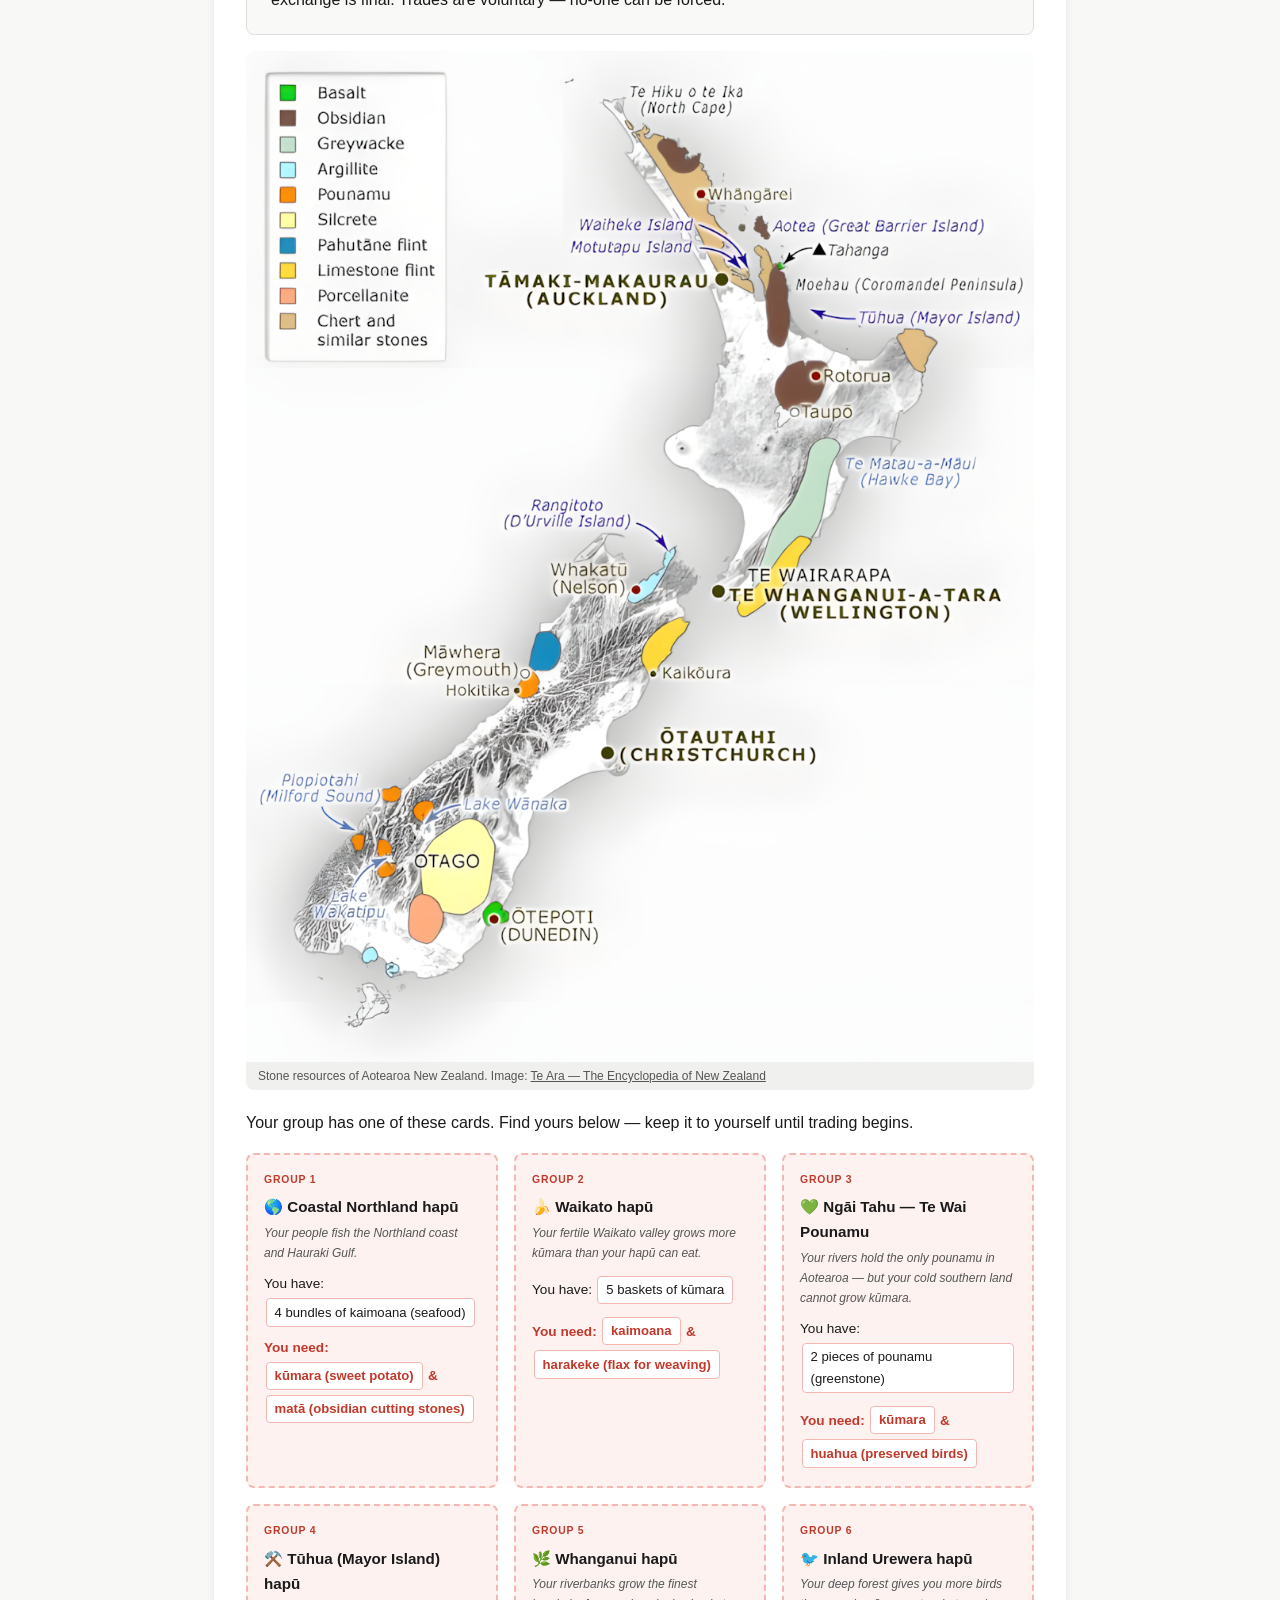
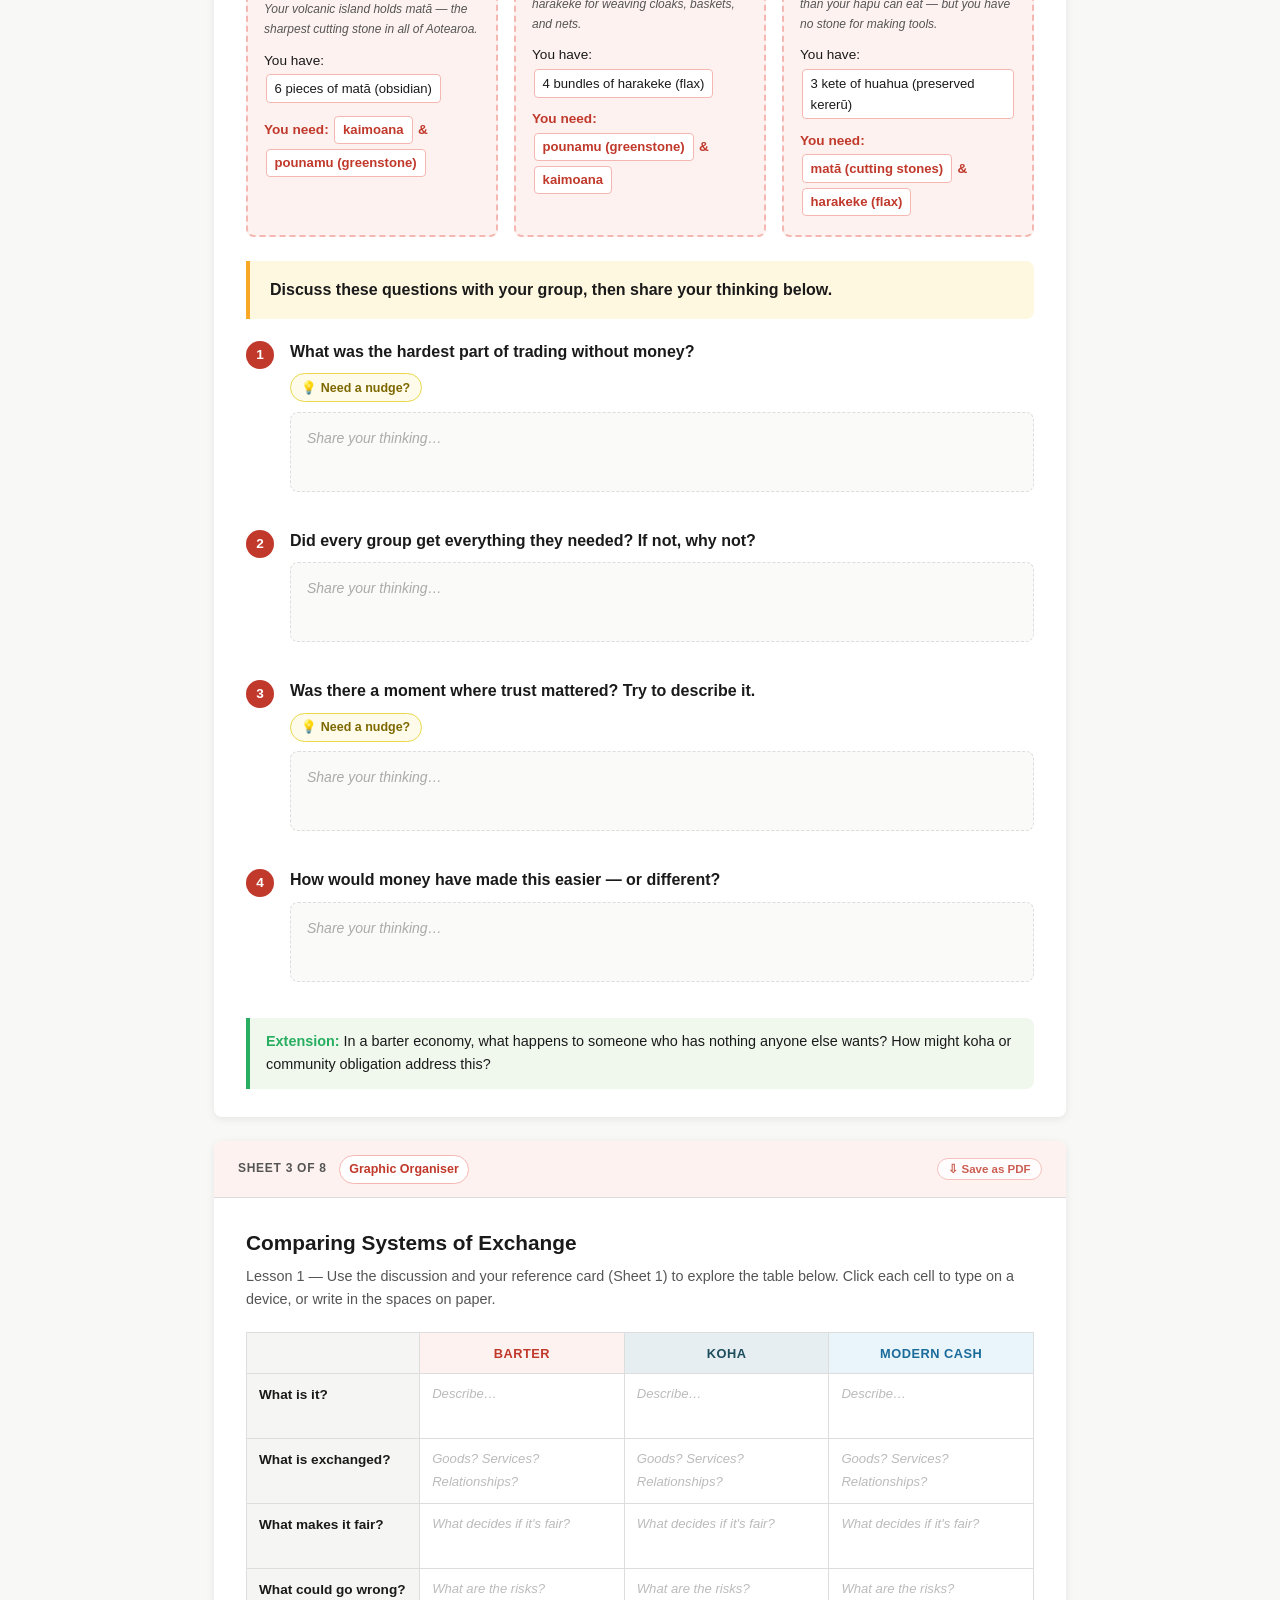
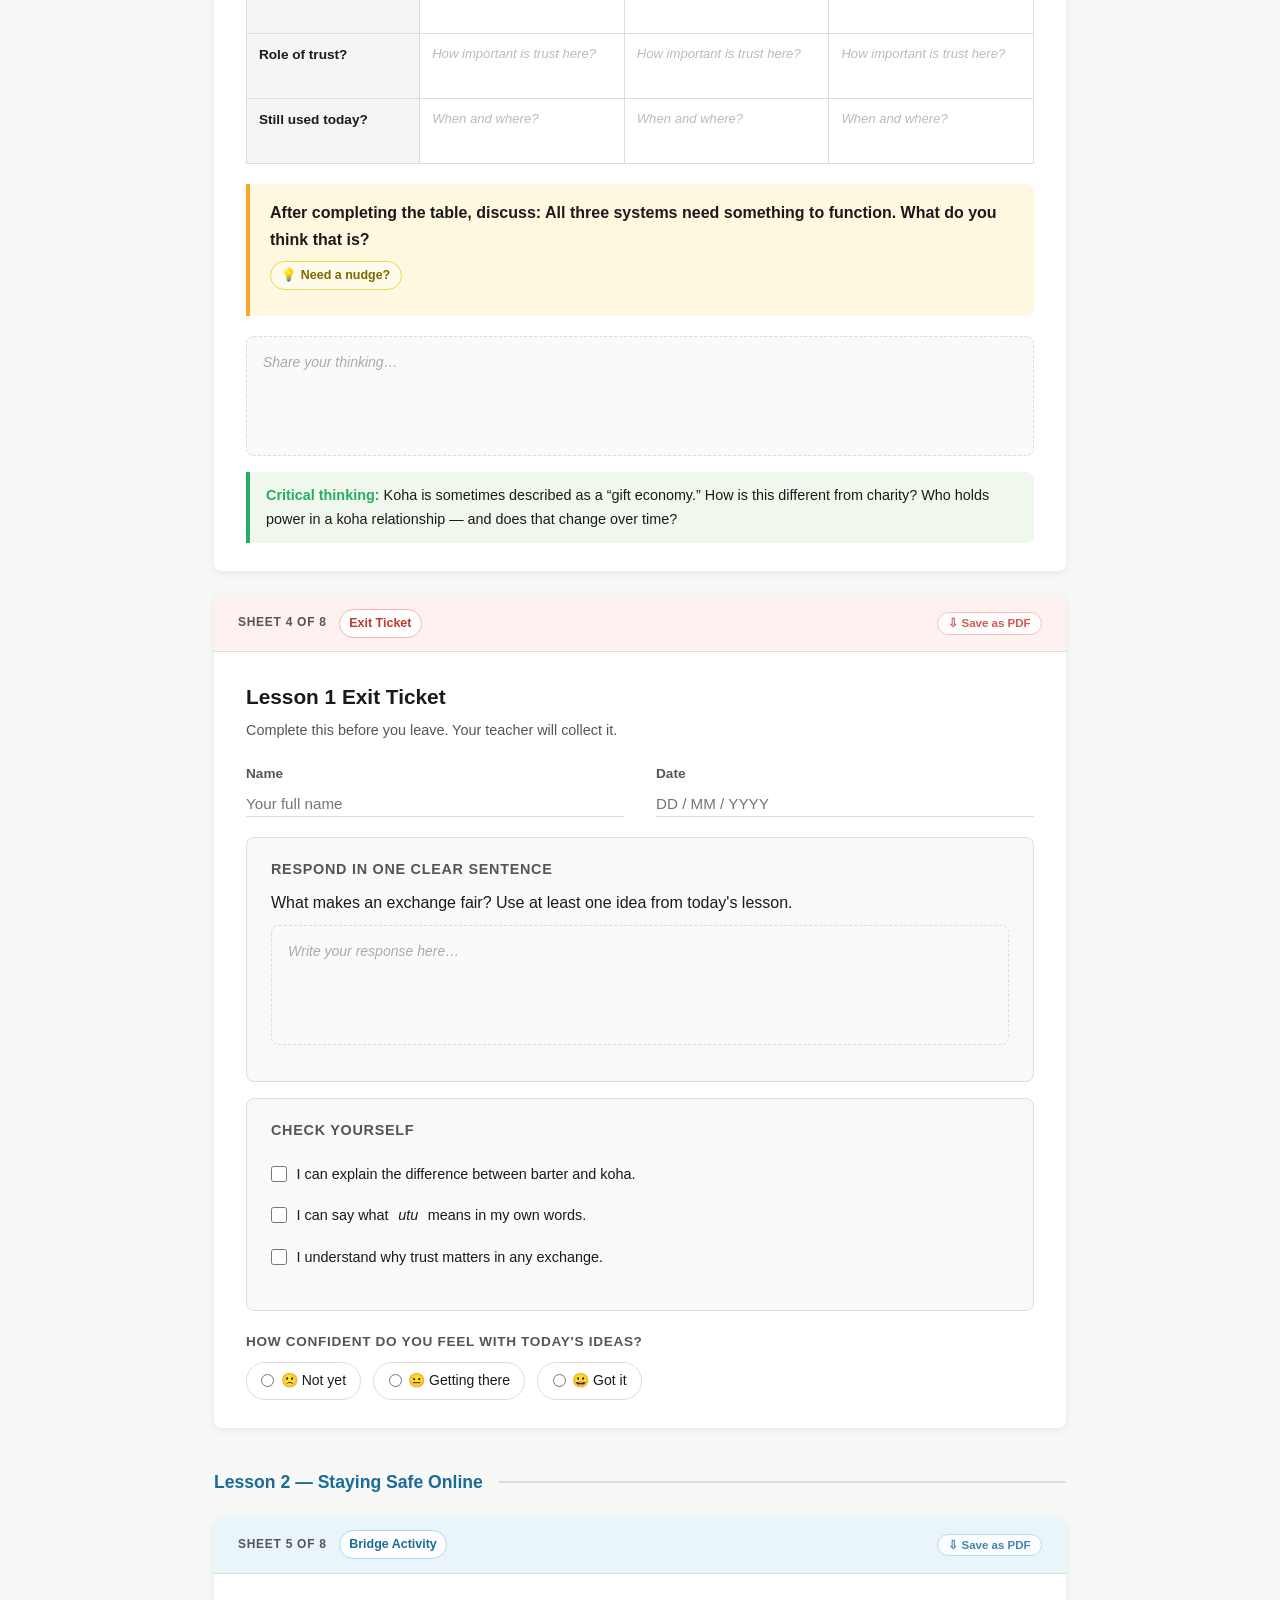
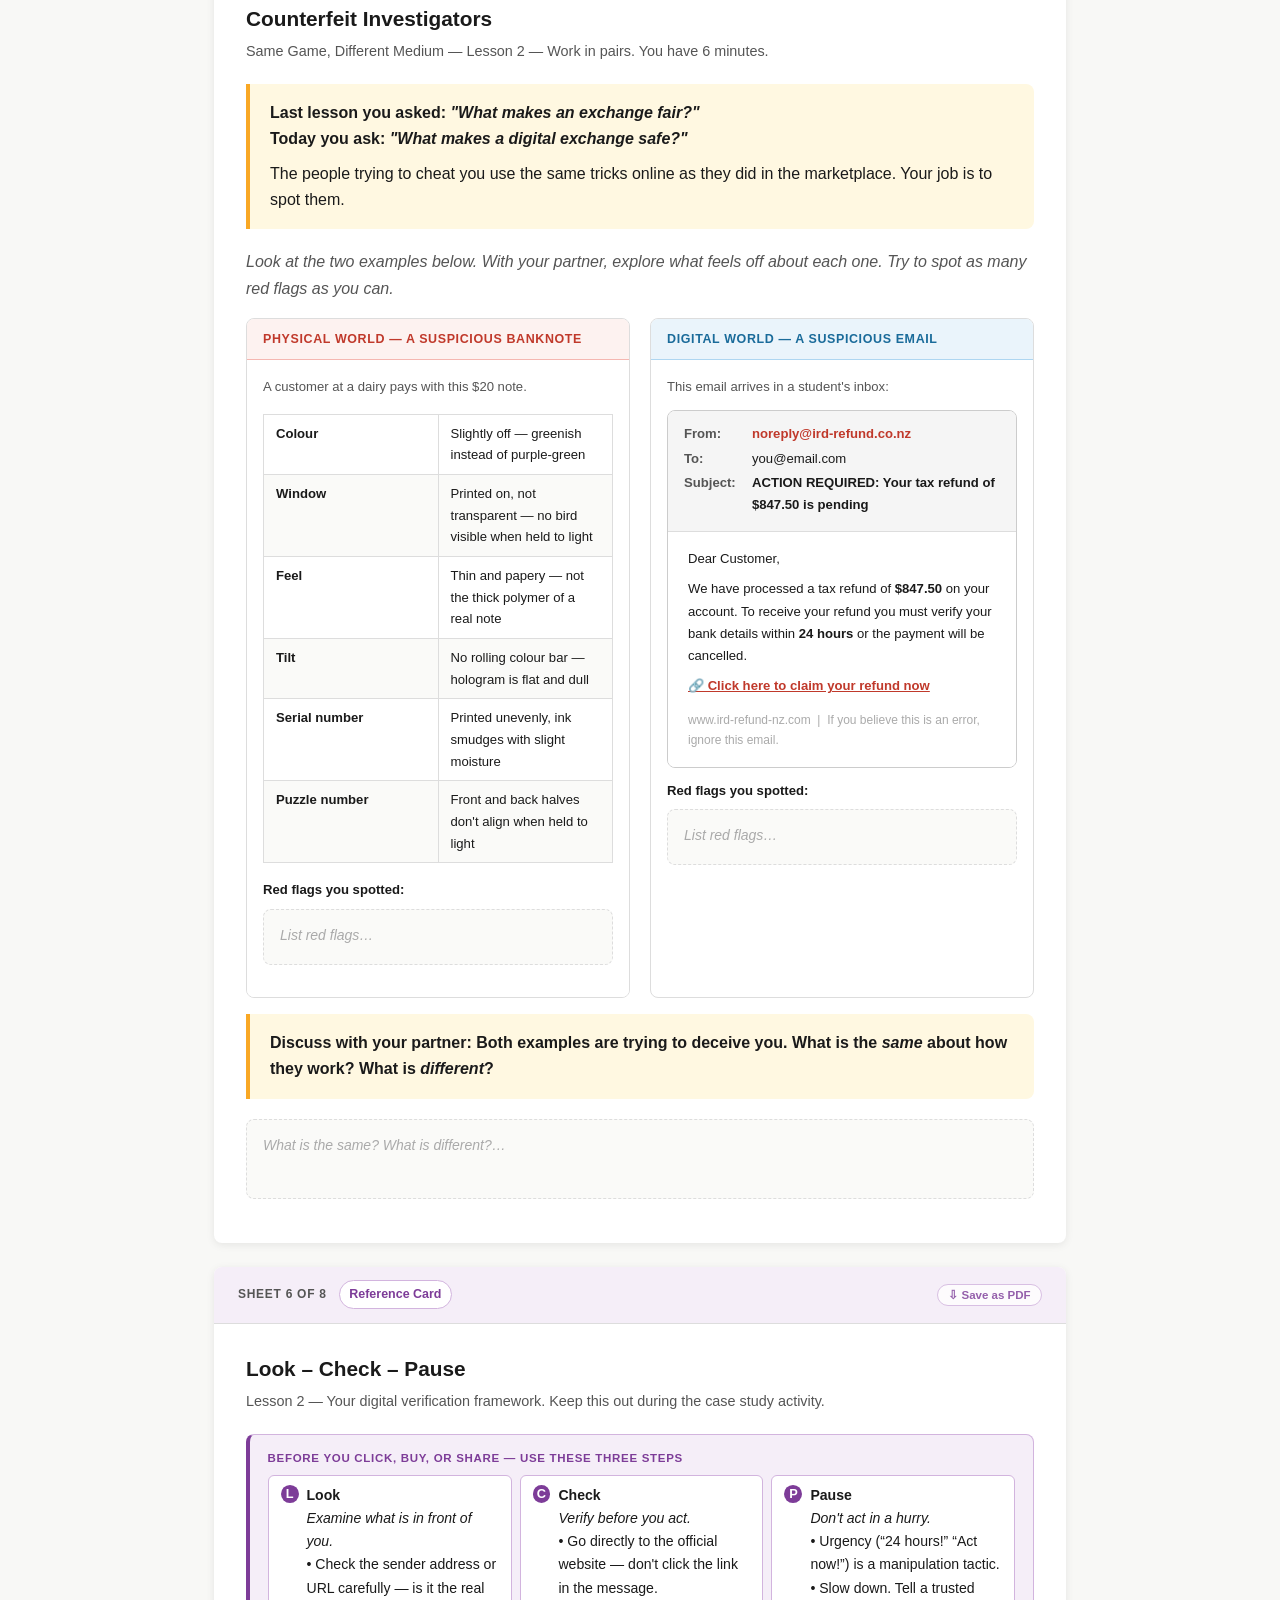
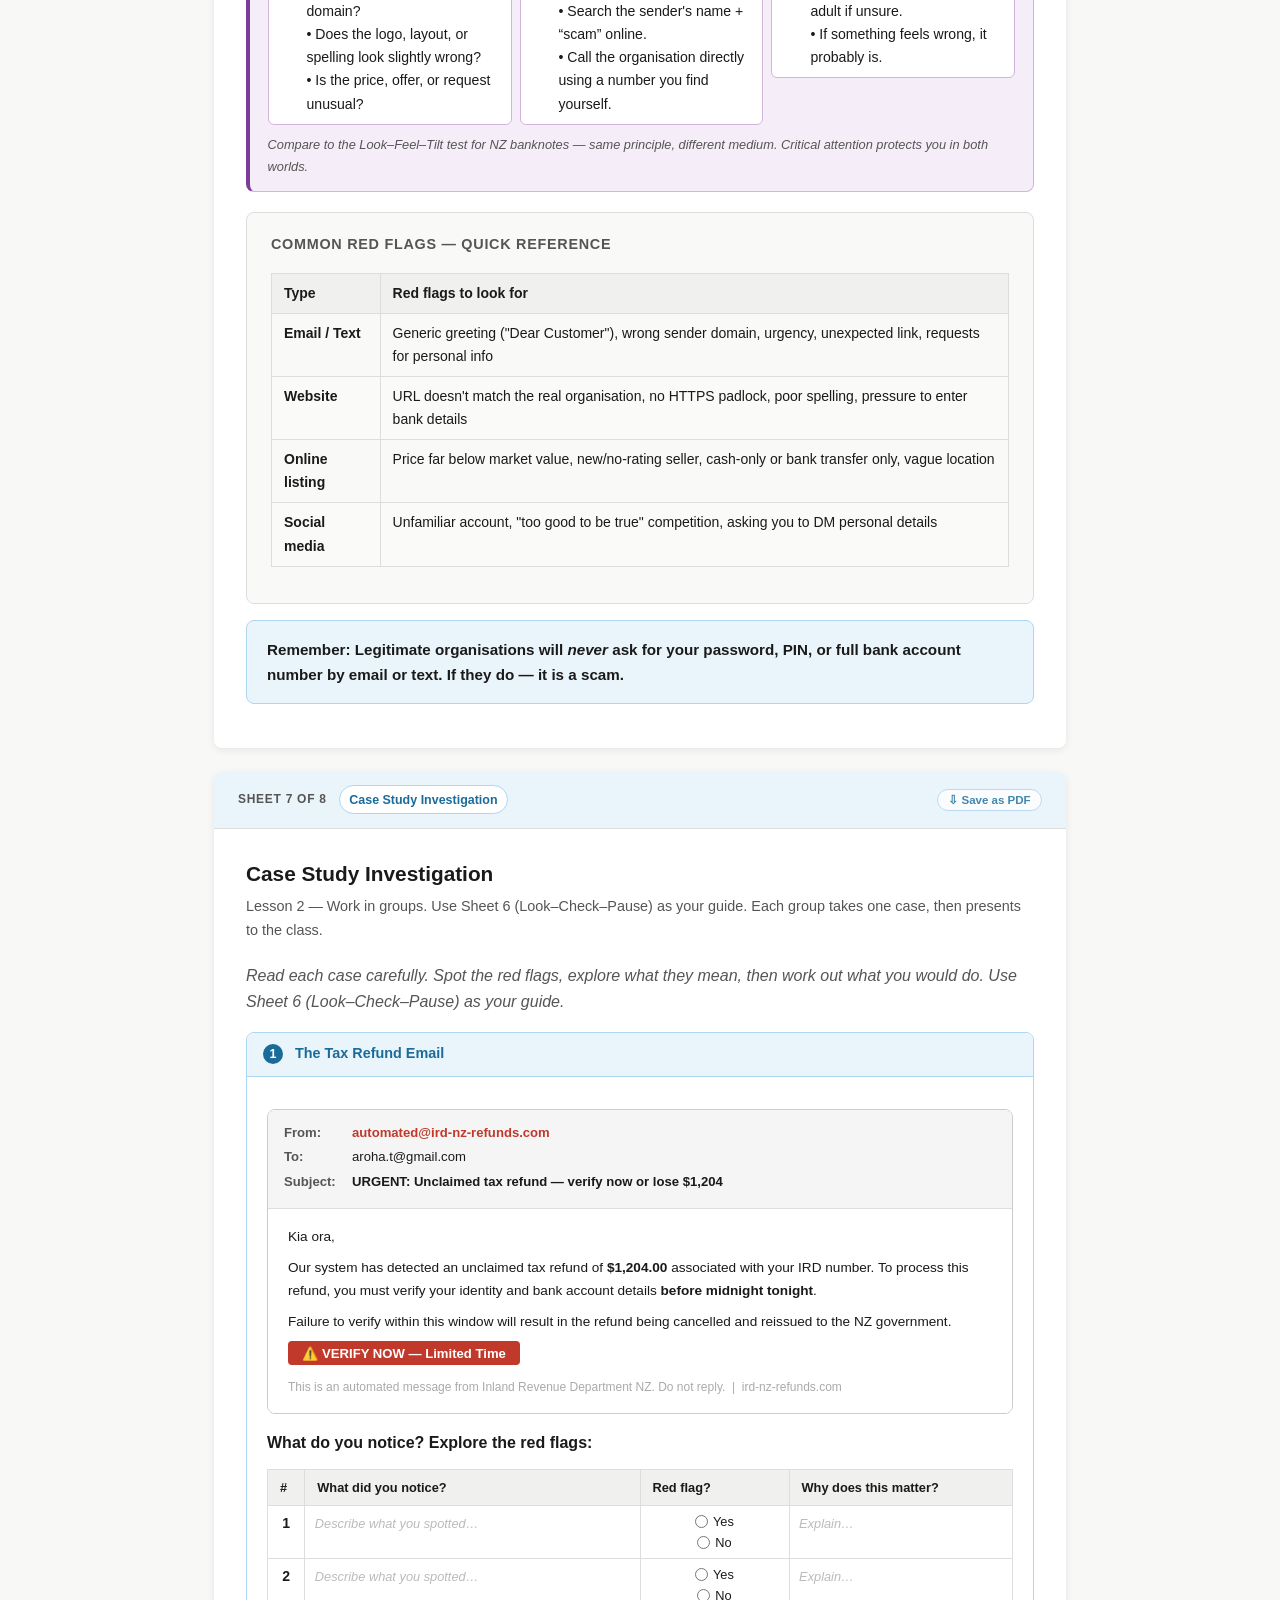
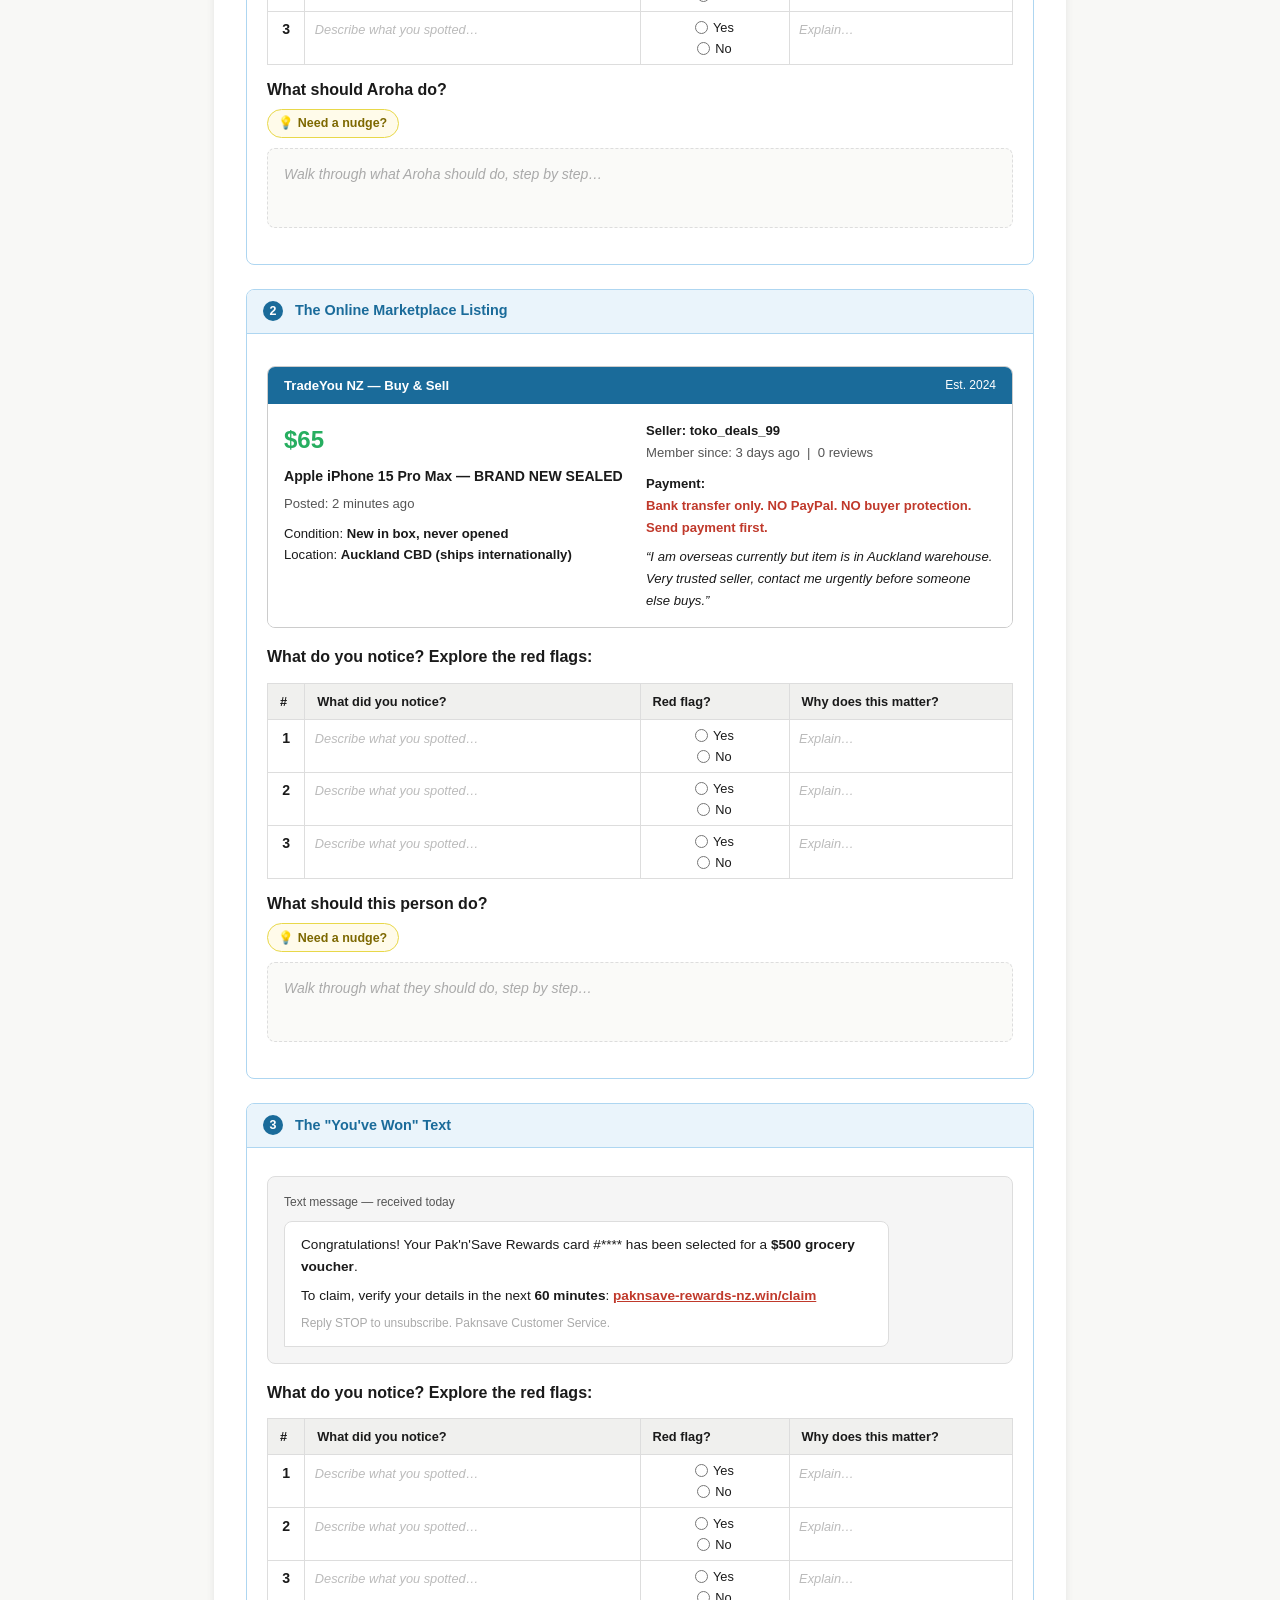
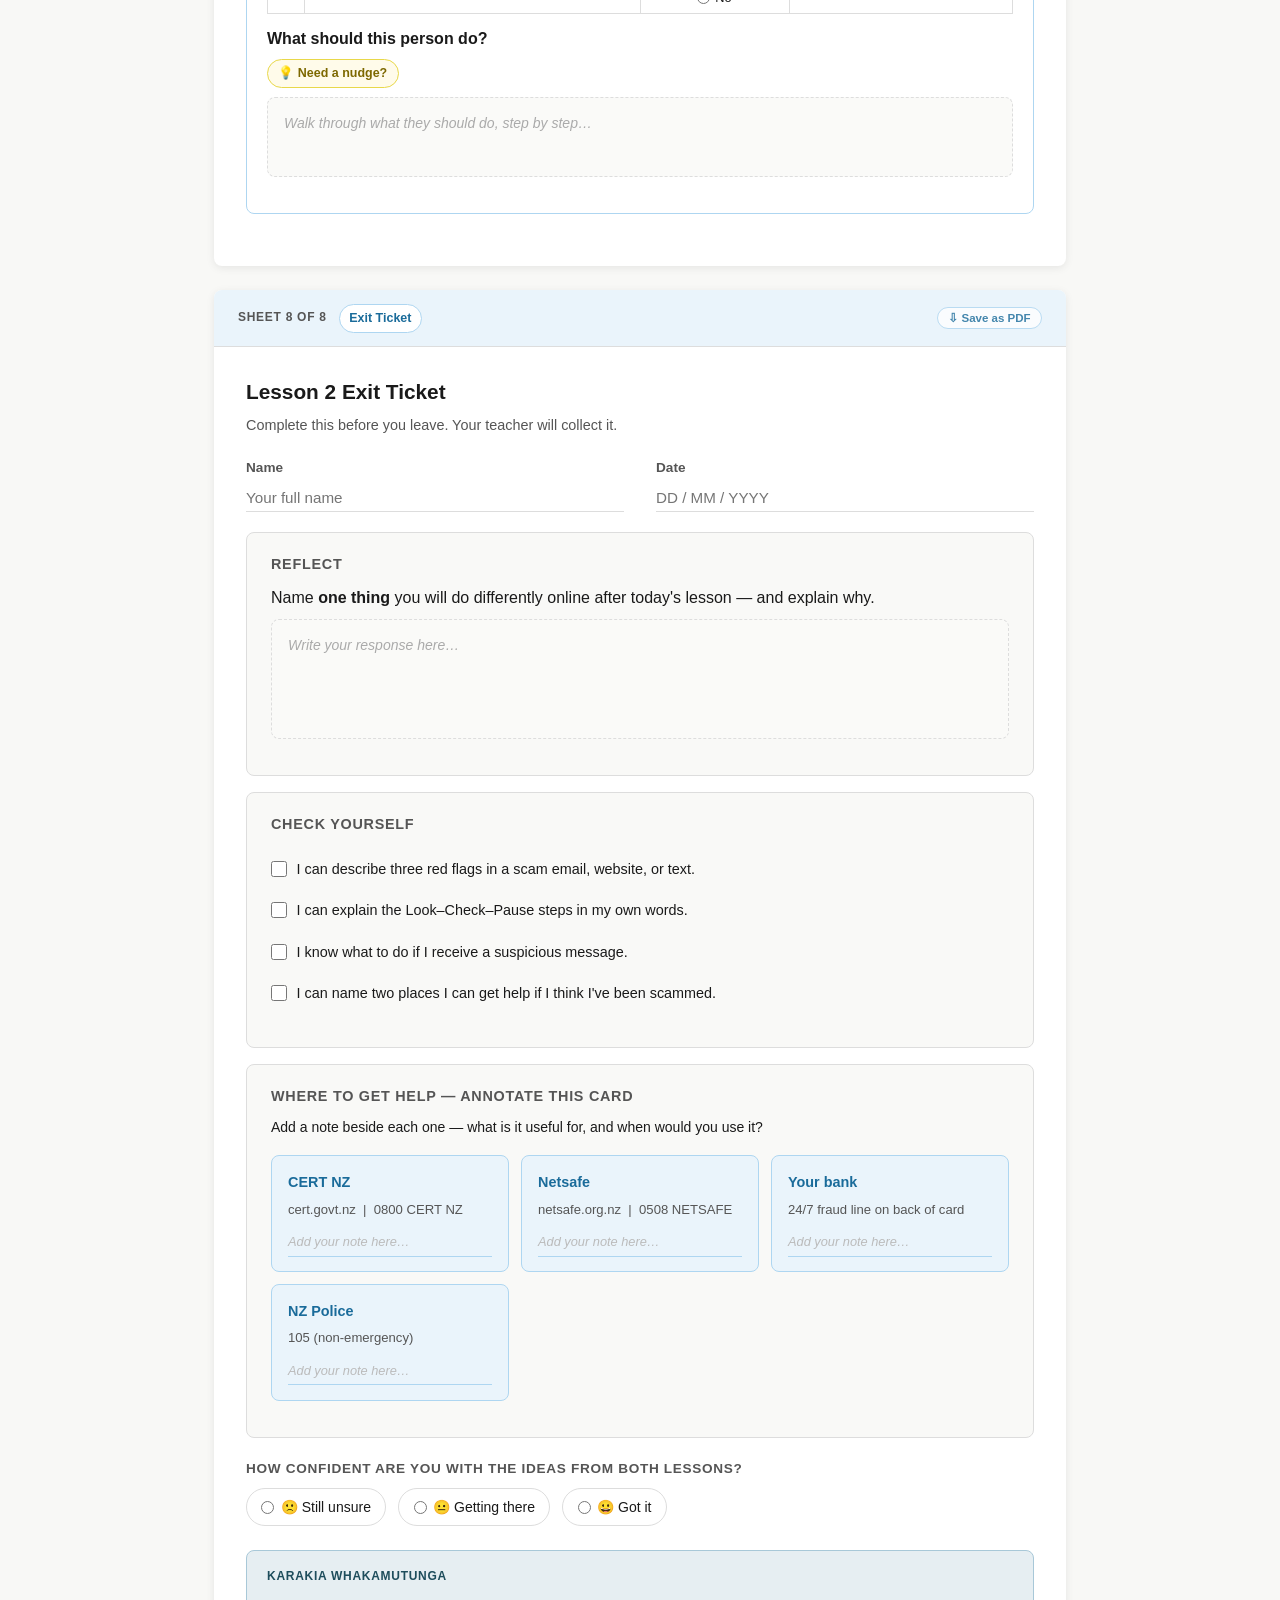
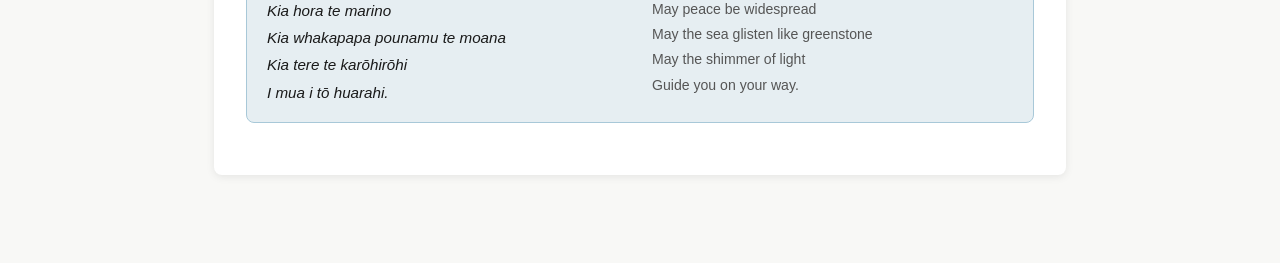
==== commit 2e4d143e: "Align site style and content with TECS433A1 template - Replace whakataukī with Ko tō ringa ki ngā rā" ====
--- a/index.html
+++ b/index.html
@@ -70,16 +70,10 @@
 
                     <div class="whakataukī-box">
                         <p class="whakataukī-maori">
-                            M&#257; te huruhuru ka rere te manu
+                            Ko t&#333; ringa ki ng&#257; r&#257;kau &#257; t&#333; t&#299;puna
                         </p>
                         <p class="whakataukī-english">
-                            Adorn the bird with feathers so it may fly
-                        </p>
-                        <p class="whakataukī-context">
-                            The knowledge and skills you build across these two
-                            lessons are the feathers — they help you navigate
-                            the world of exchange safely, whether face to face
-                            or online.
+                            Your hand to the tools of your ancestors
                         </p>
                     </div>
 
@@ -933,9 +927,9 @@
                     </button>
                 </div>
                 <div class="sheet-body">
-                    <h2>Same Game, Different Medium</h2>
+                    <h2>Counterfeit Investigators</h2>
                     <p class="sheet-subtitle">
-                        Lesson 2 &mdash; Work in pairs. You have 8 minutes.
+                        Same Game, Different Medium &mdash; Lesson 2 &mdash; Work in pairs. You have 6 minutes.
                     </p>
 
                     <div class="key-question">
@@ -974,7 +968,7 @@
                                         margin-bottom: 0.75rem;
                                     "
                                 >
-                                    A customer at a dairy pays with this $50
+                                    A customer at a dairy pays with this $20
                                     note.
                                 </p>
                                 <table
@@ -992,8 +986,8 @@
                                                 Colour
                                             </td>
                                             <td>
-                                                Slightly off — purplish instead
-                                                of purple-red
+                                                Slightly off — greenish instead
+                                                of purple-green
                                             </td>
                                         </tr>
                                         <tr>
@@ -2227,6 +2221,24 @@
                             >
                         </div>
                     </div>
+
+                    <div class="karakia-box" style="margin-top: 1.5rem">
+                        <p class="karakia-label">Karakia whakamutunga</p>
+                        <div class="karakia-columns">
+                            <p class="karakia-maori">
+                                Kia hora te marino<br />
+                                Kia whakapapa pounamu te moana<br />
+                                Kia tere te kar&omacr;hir&omacr;hi<br />
+                                I mua i t&omacr; huarahi.
+                            </p>
+                            <p class="karakia-english">
+                                May peace be widespread<br />
+                                May the sea glisten like greenstone<br />
+                                May the shimmer of light<br />
+                                Guide you on your way.
+                            </p>
+                        </div>
+                    </div>
                 </div>
             </section>
         </main>
--- a/style.css
+++ b/style.css
@@ -319,8 +319,6 @@
   font-size: 1.1rem;
   font-weight: 800;
   white-space: nowrap;
-  text-transform: uppercase;
-  letter-spacing: 0.08em;
 }
 
 .lesson-divider.l1 h2 { color: var(--lesson1); }
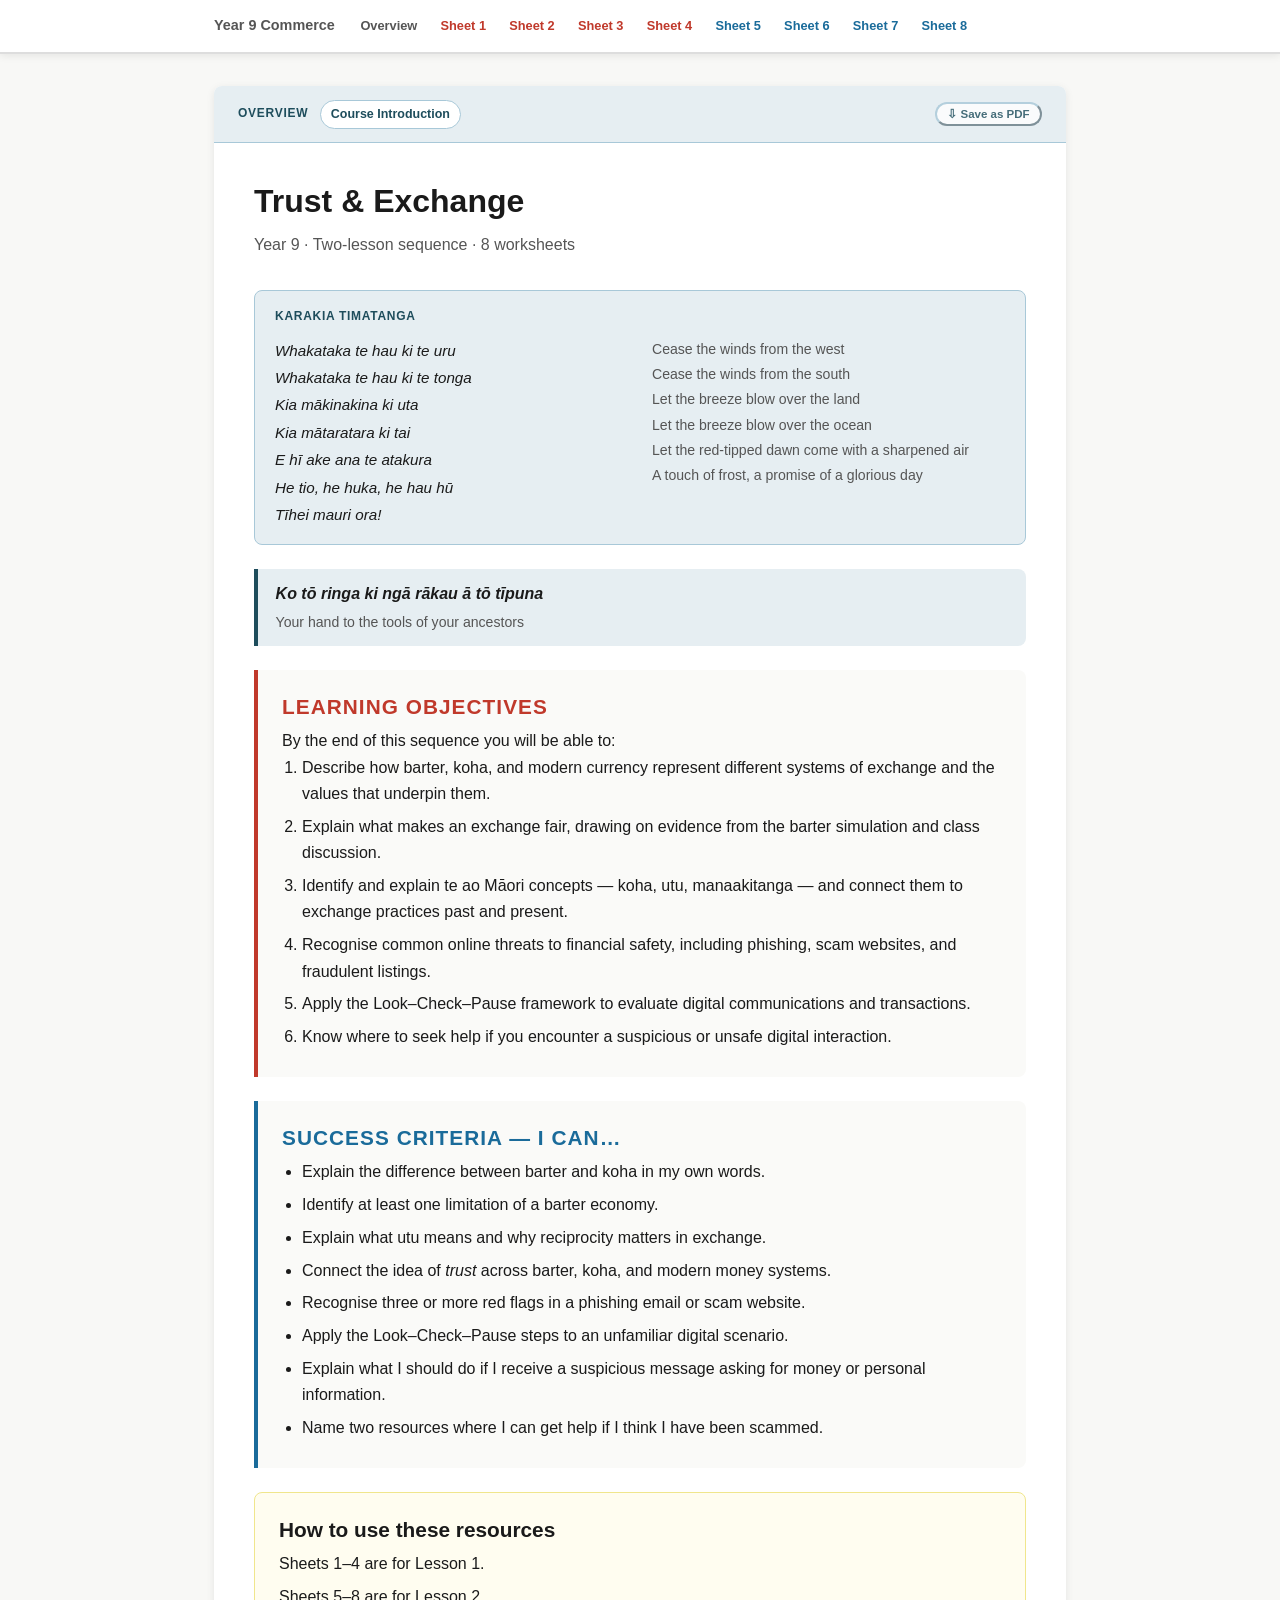
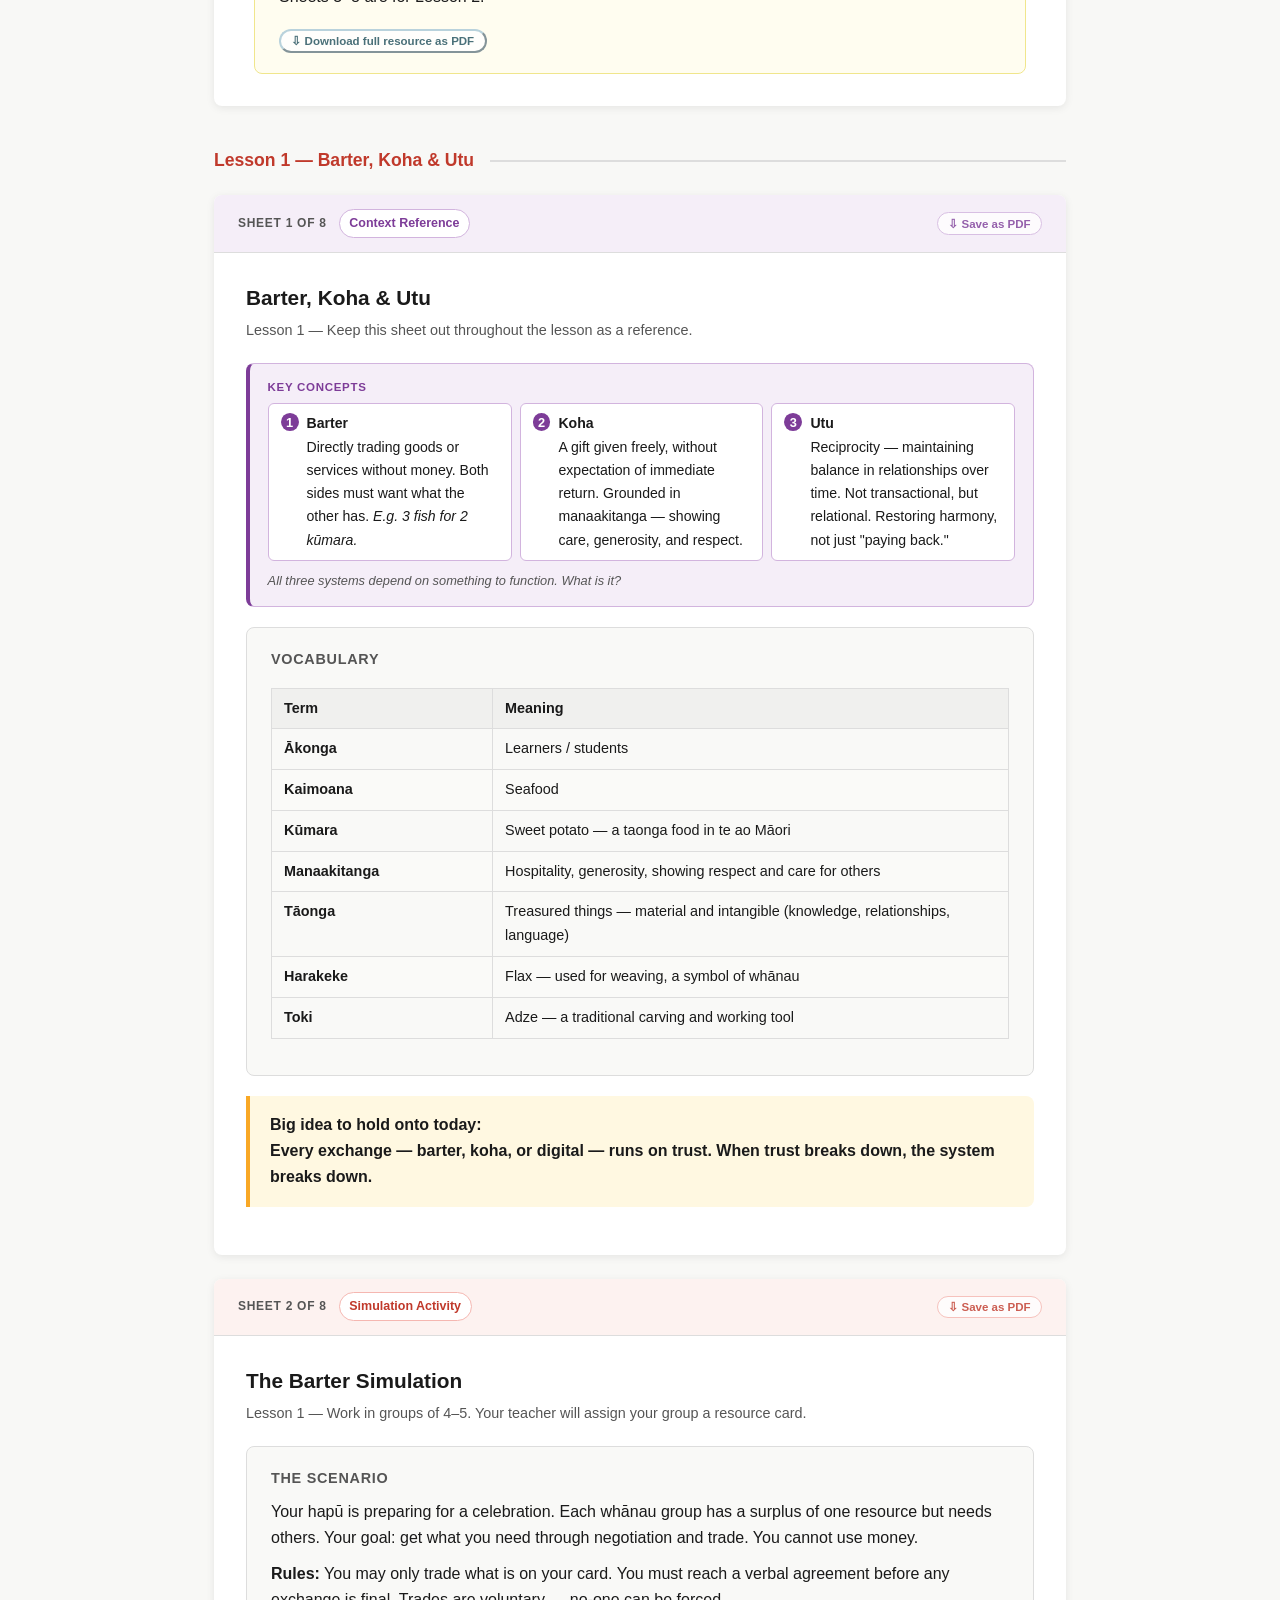
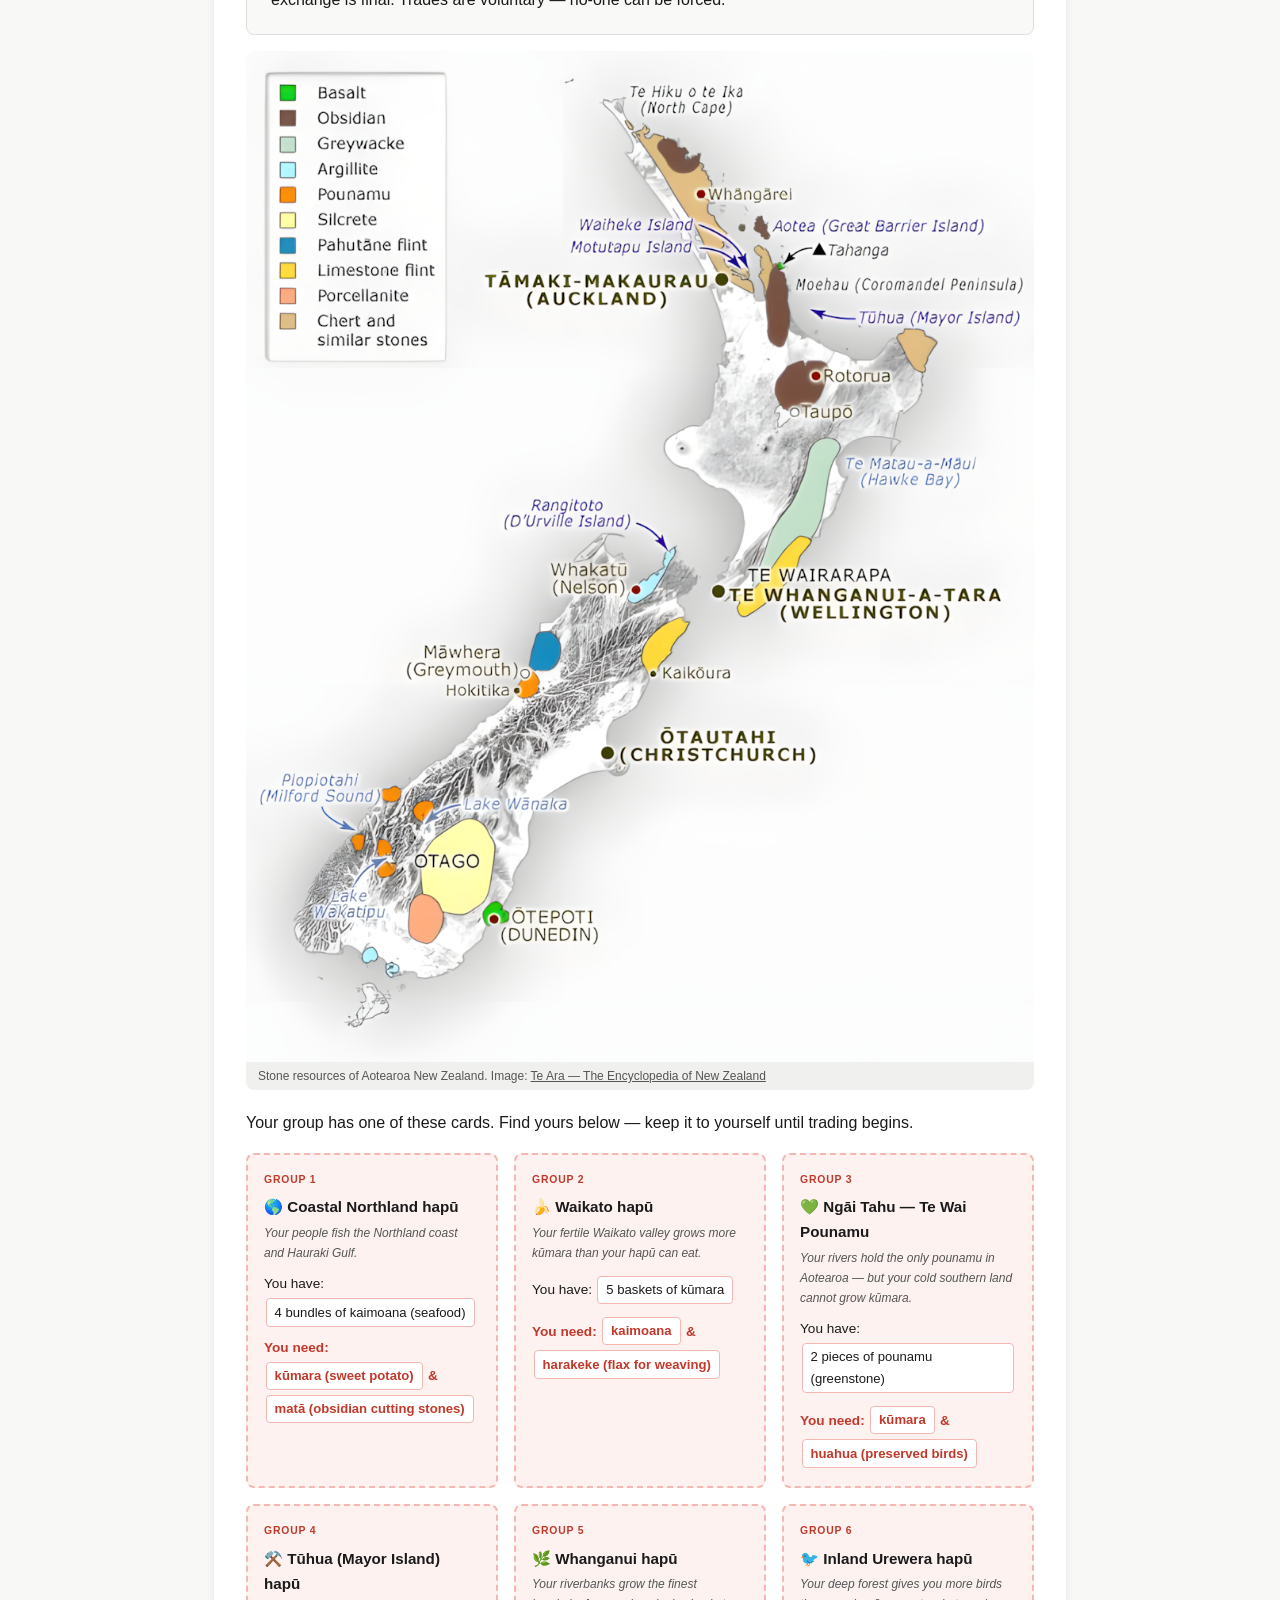
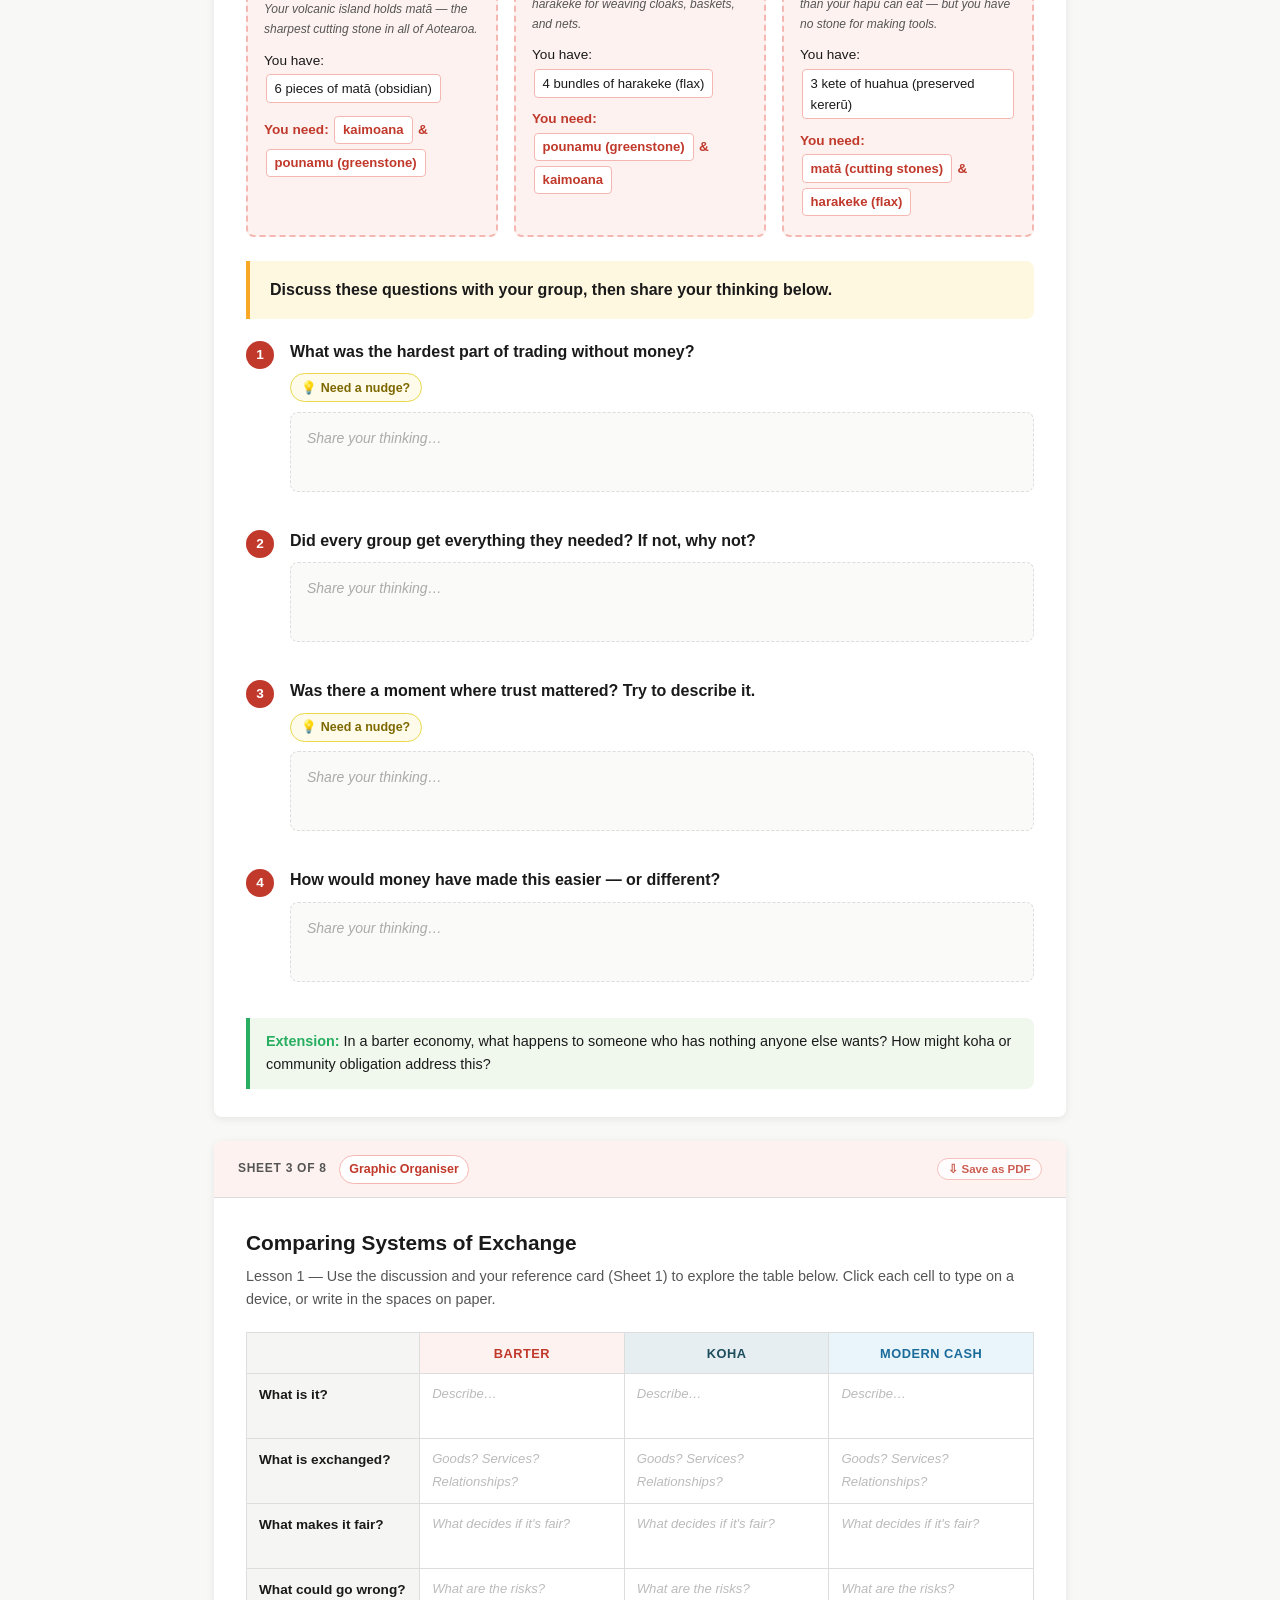
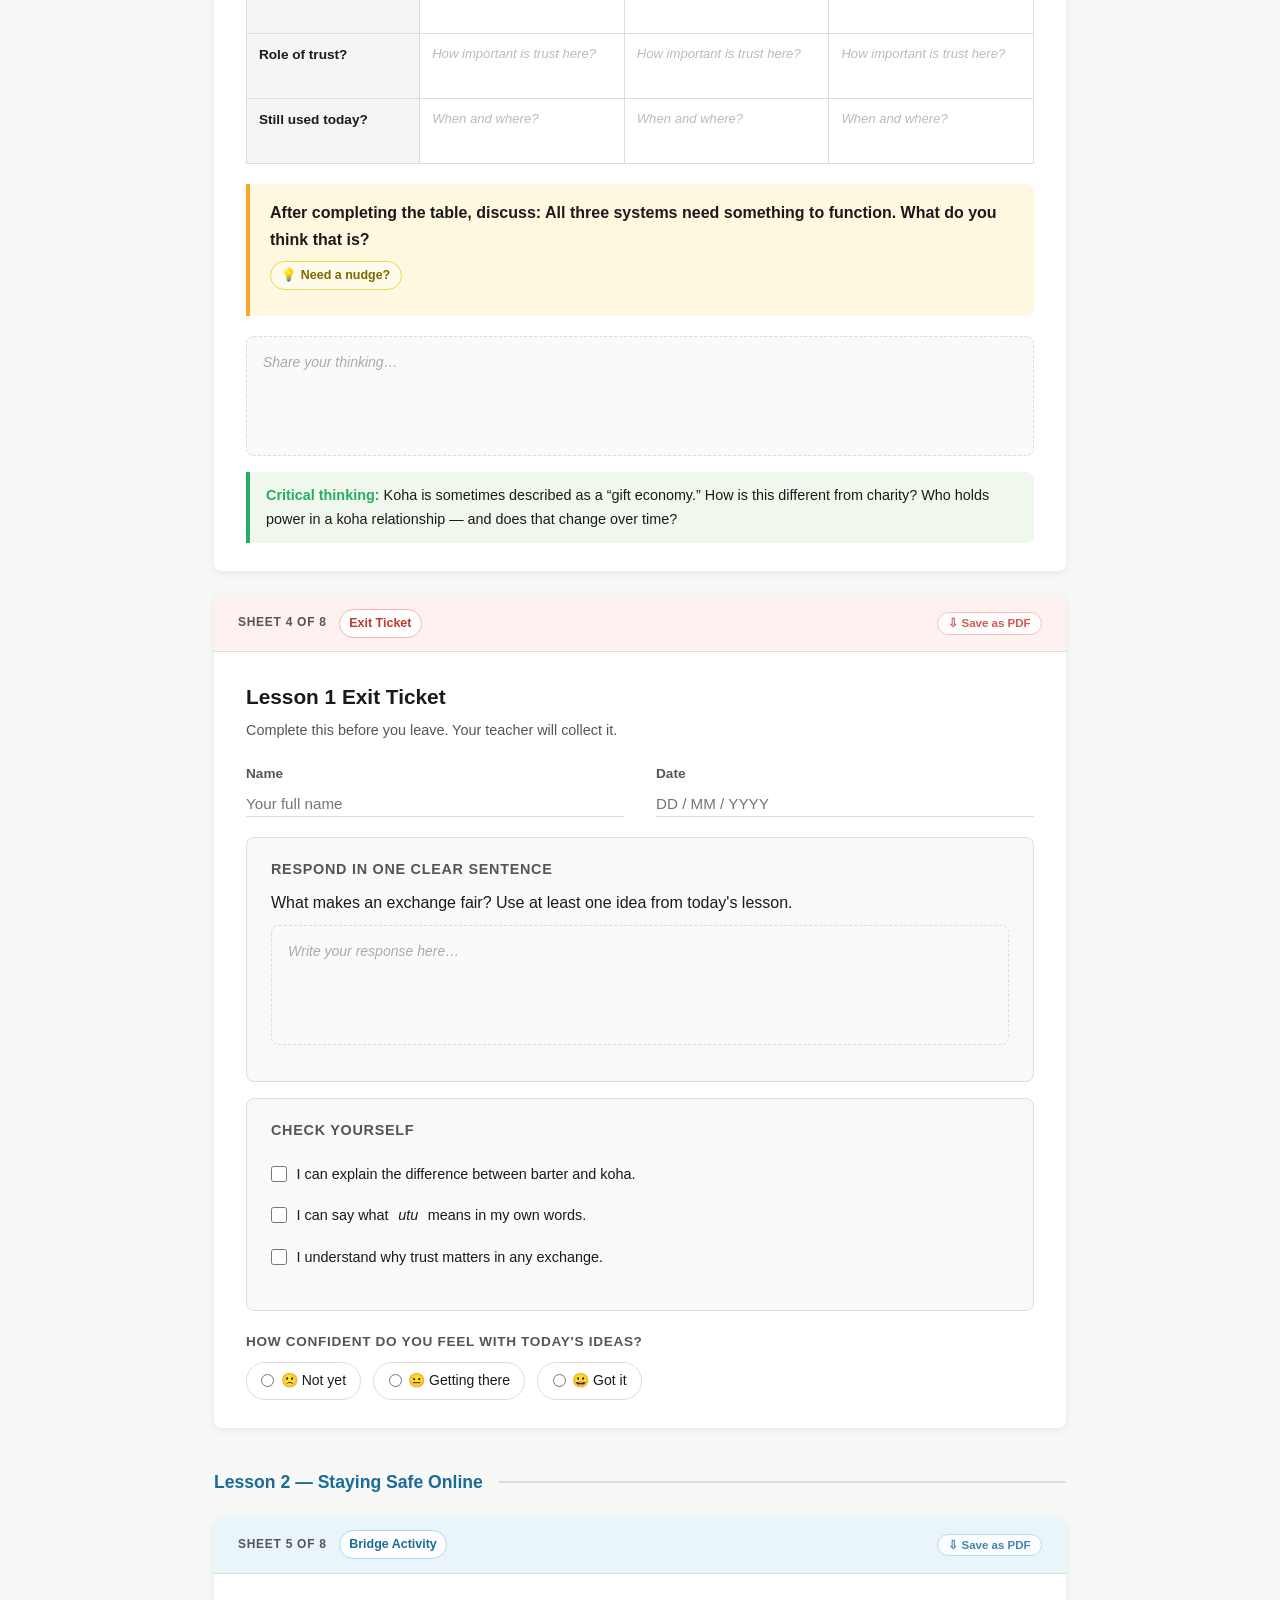
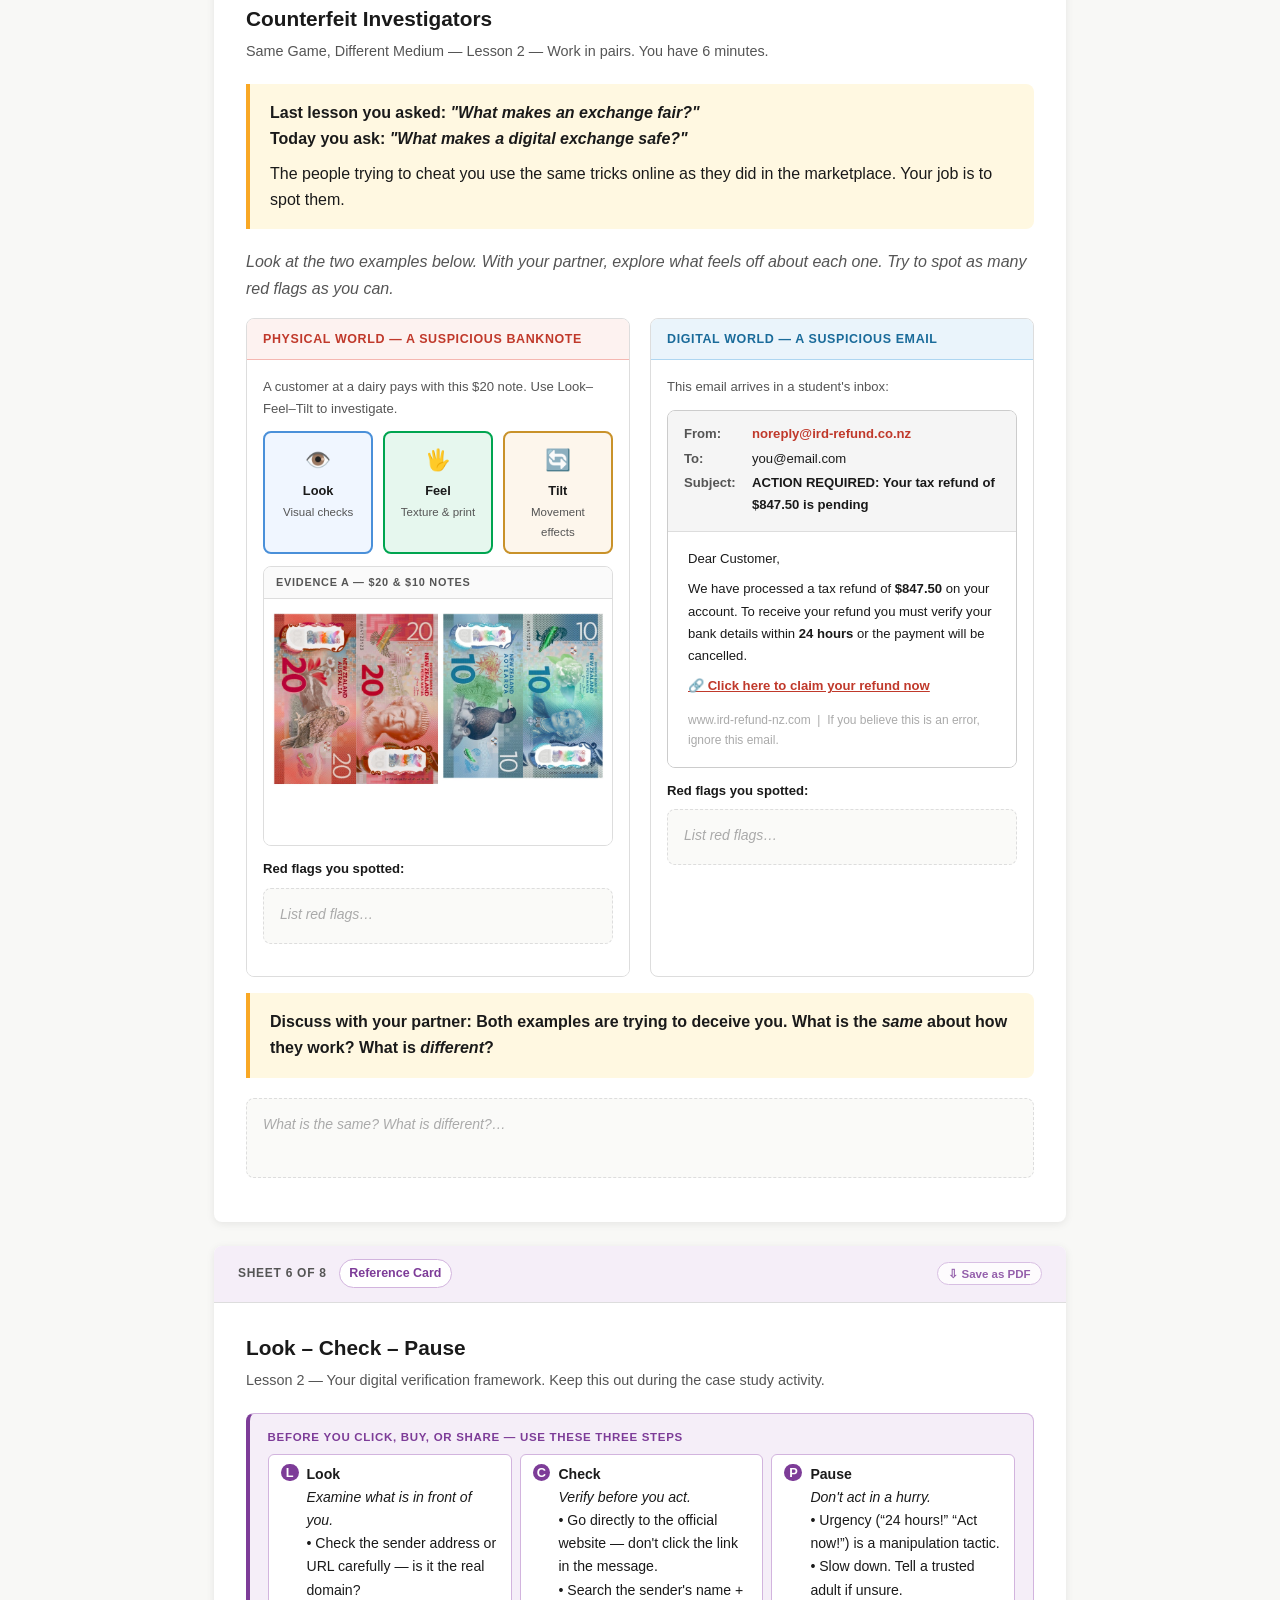
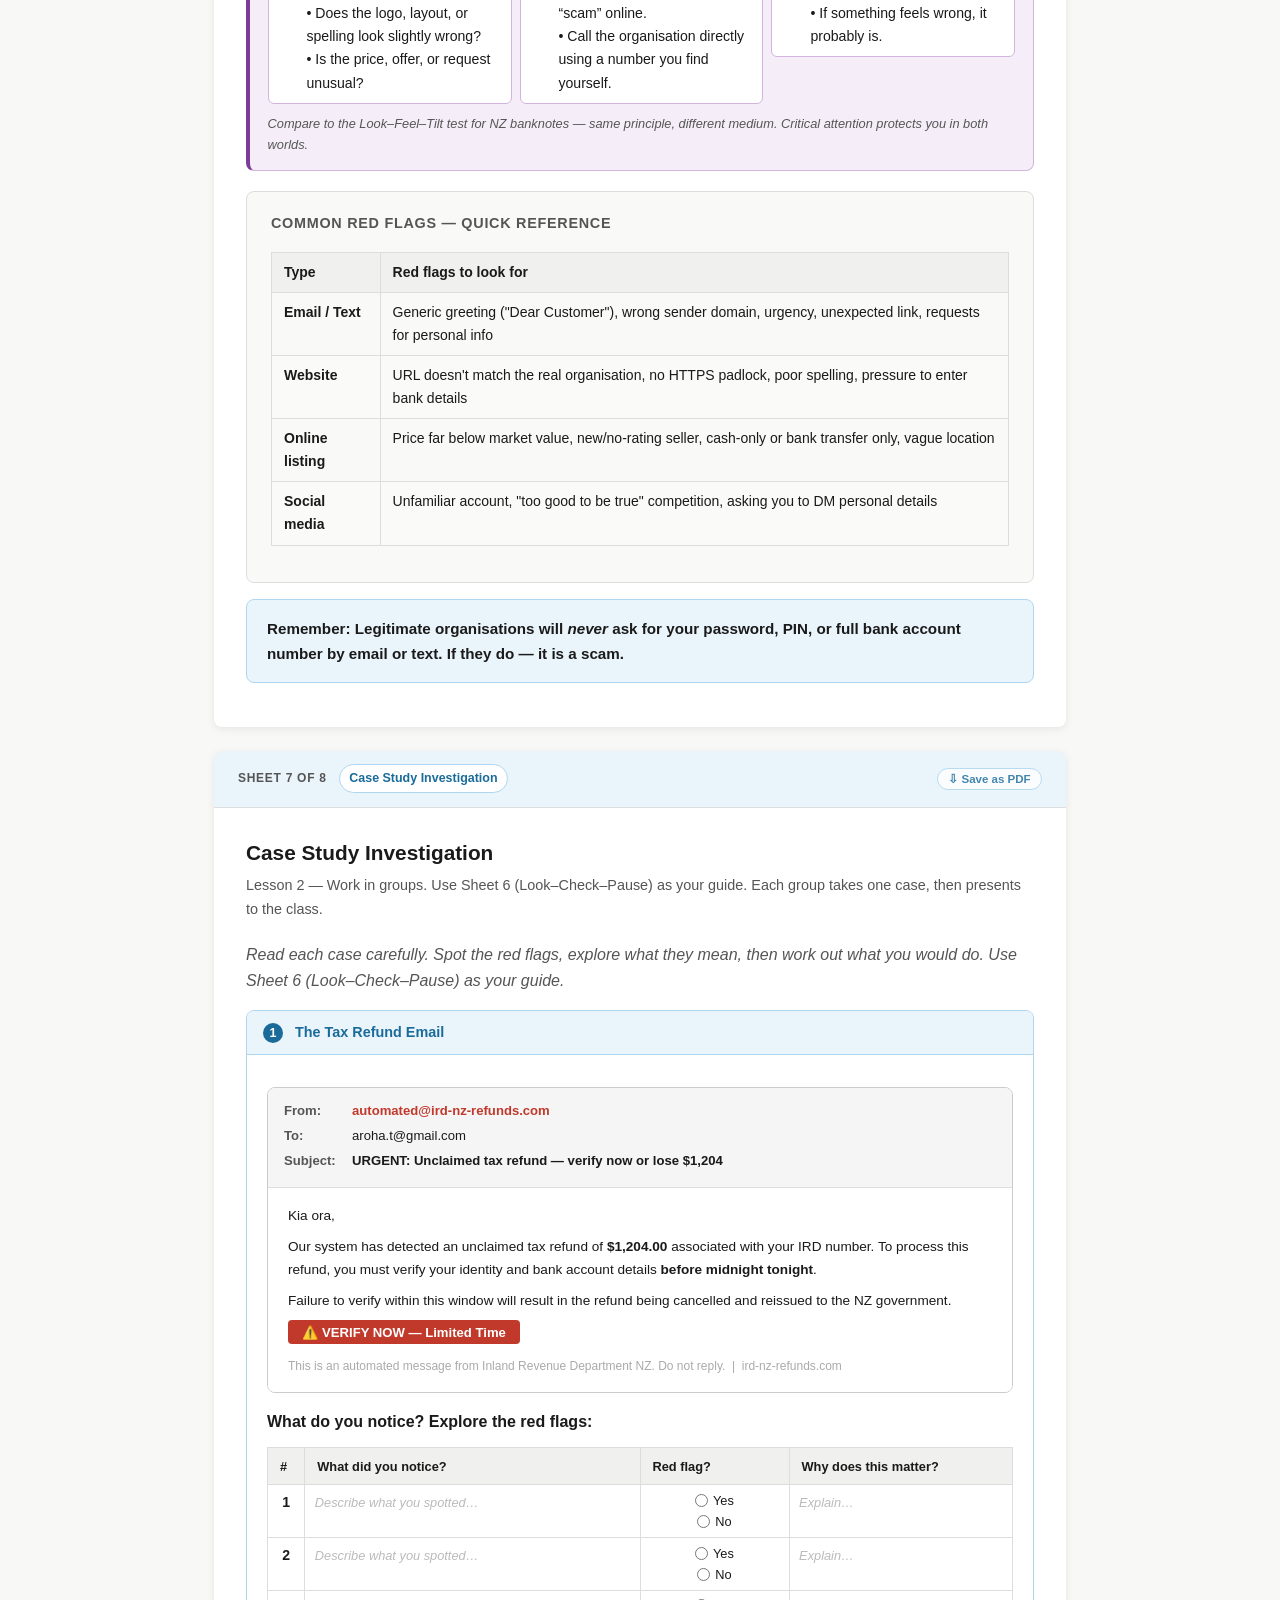
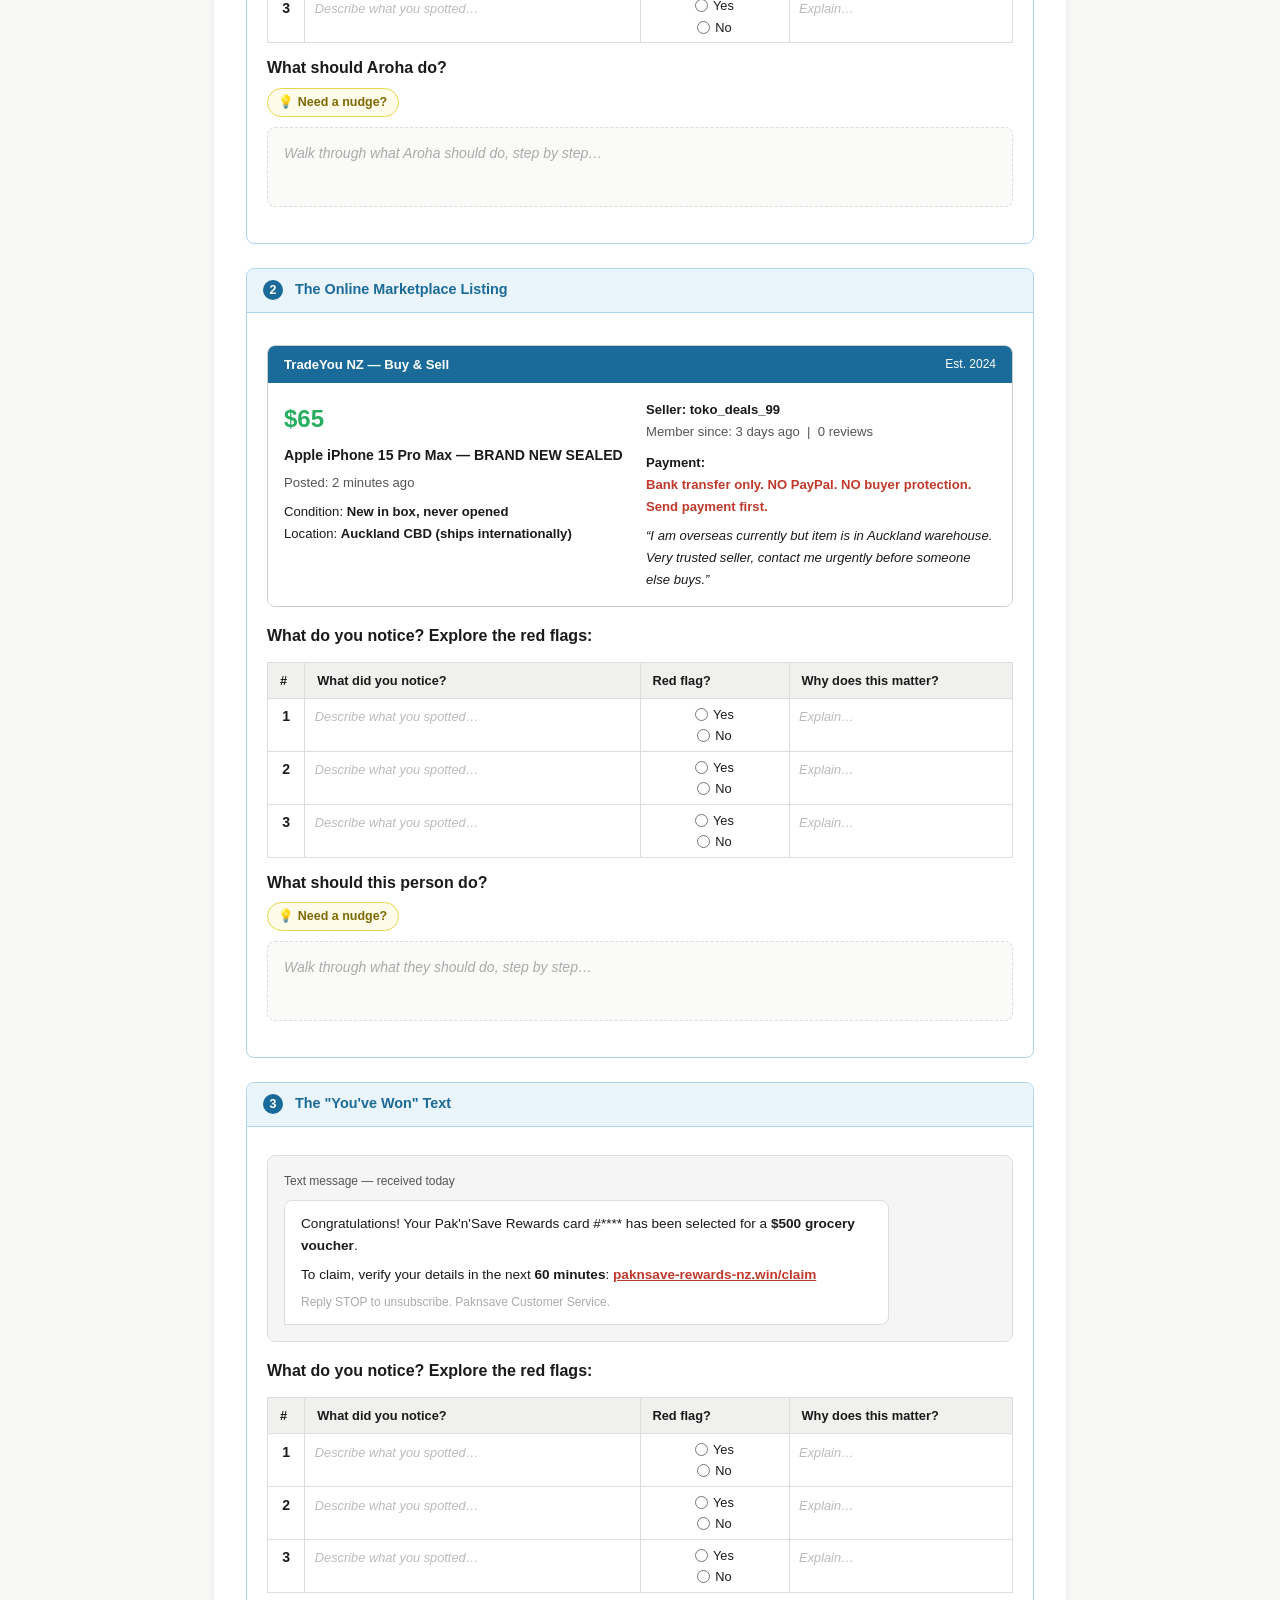
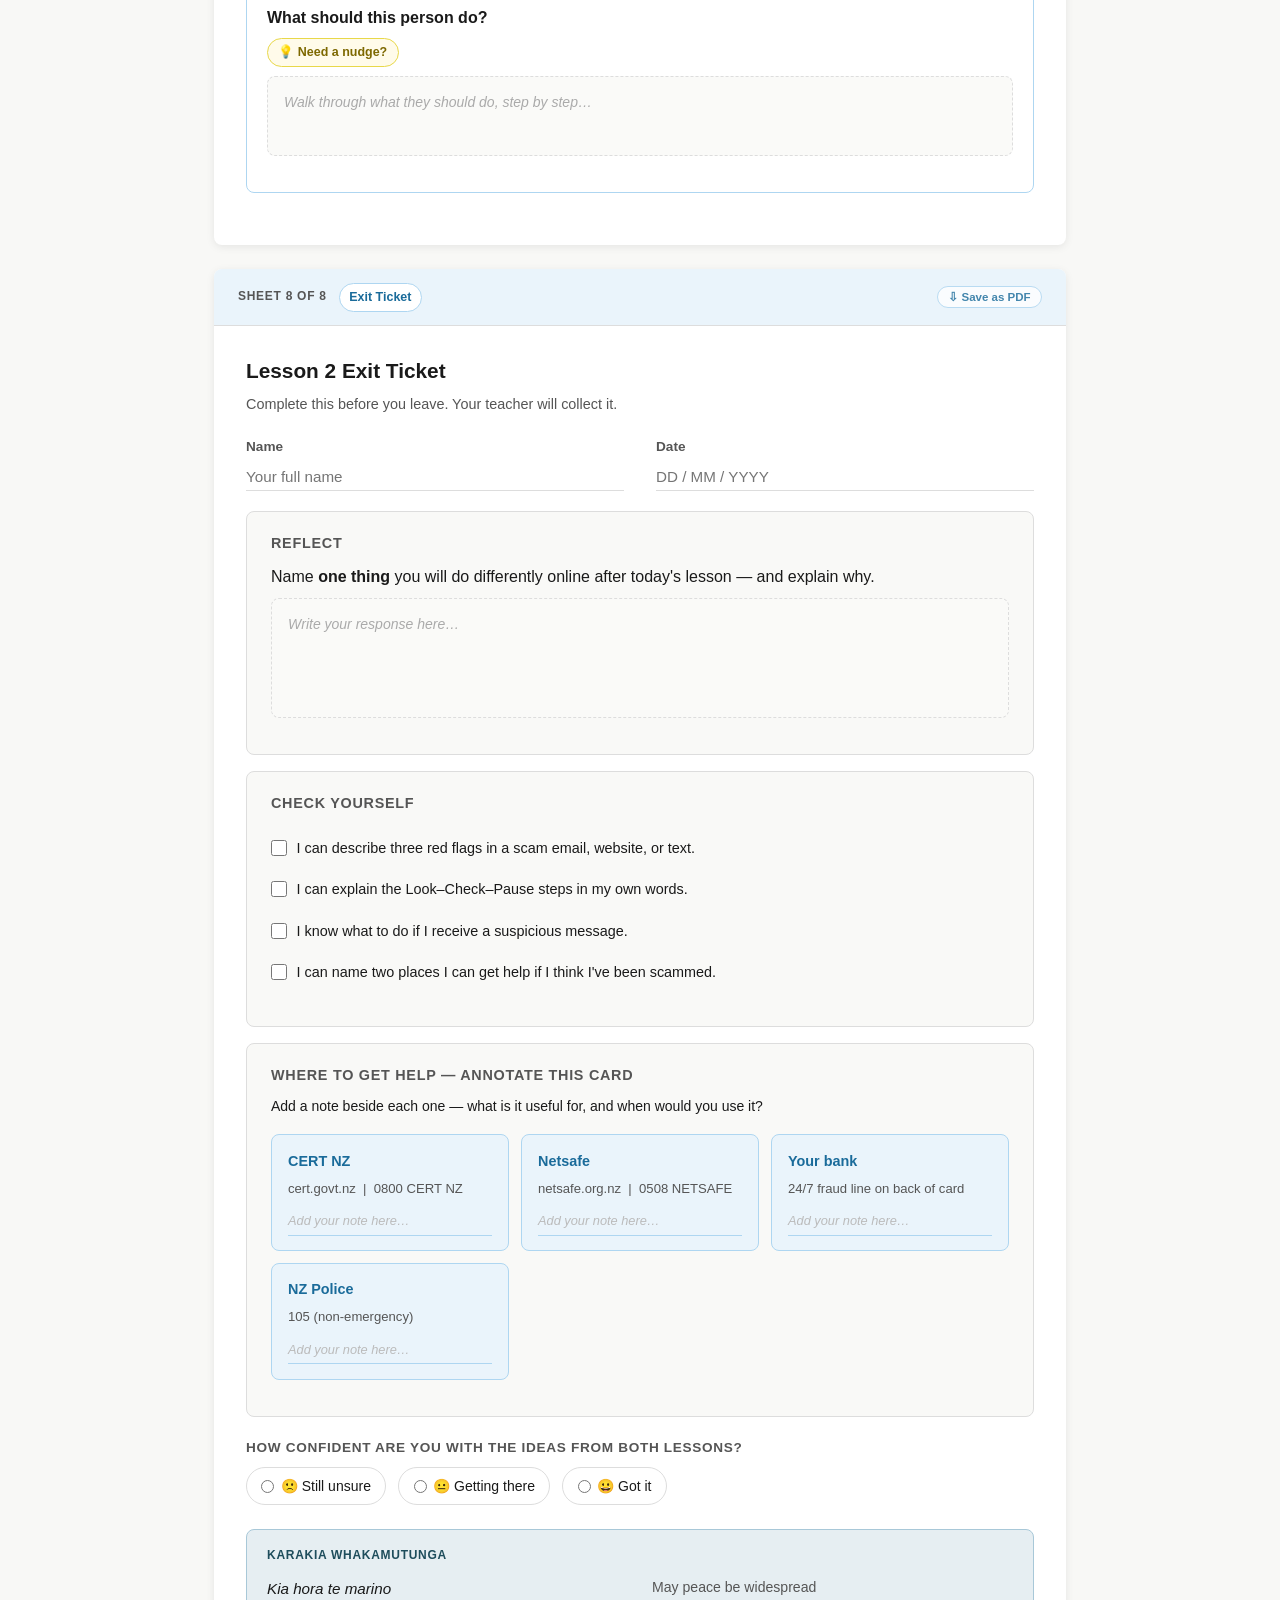
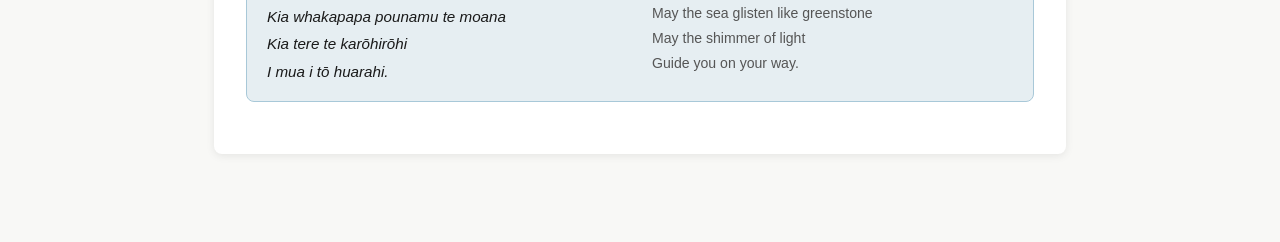
==== commit cacb4884: "Import Look–Feel–Tilt pills and evidence card from TECS436_HW1 - Replace Sheet 5 comparison table wi" ====
--- a/index.html
+++ b/index.html
@@ -961,88 +961,31 @@
                                 Physical world — a suspicious banknote
                             </div>
                             <div class="compare-panel-body">
-                                <p
-                                    style="
-                                        font-size: 0.82rem;
-                                        color: var(--text-muted);
-                                        margin-bottom: 0.75rem;
-                                    "
-                                >
-                                    A customer at a dairy pays with this $20
-                                    note.
+                                <p style="font-size: 0.82rem; color: var(--text-muted); margin-bottom: 0.75rem">
+                                    A customer at a dairy pays with this $20 note. Use Look–Feel–Tilt to investigate.
                                 </p>
-                                <table
-                                    class="data-table"
-                                    style="font-size: 0.82rem"
-                                >
-                                    <tbody>
-                                        <tr>
-                                            <td
-                                                style="
-                                                    font-weight: 700;
-                                                    width: 50%;
-                                                "
-                                            >
-                                                Colour
-                                            </td>
-                                            <td>
-                                                Slightly off — greenish instead
-                                                of purple-green
-                                            </td>
-                                        </tr>
-                                        <tr>
-                                            <td style="font-weight: 700">
-                                                Window
-                                            </td>
-                                            <td>
-                                                Printed on, not transparent — no
-                                                bird visible when held to light
-                                            </td>
-                                        </tr>
-                                        <tr>
-                                            <td style="font-weight: 700">
-                                                Feel
-                                            </td>
-                                            <td>
-                                                Thin and papery — not the thick
-                                                polymer of a real note
-                                            </td>
-                                        </tr>
-                                        <tr>
-                                            <td style="font-weight: 700">
-                                                Tilt
-                                            </td>
-                                            <td>
-                                                No rolling colour bar — hologram
-                                                is flat and dull
-                                            </td>
-                                        </tr>
-                                        <tr>
-                                            <td style="font-weight: 700">
-                                                Serial number
-                                            </td>
-                                            <td>
-                                                Printed unevenly, ink smudges
-                                                with slight moisture
-                                            </td>
-                                        </tr>
-                                        <tr>
-                                            <td style="font-weight: 700">
-                                                Puzzle number
-                                            </td>
-                                            <td>
-                                                Front and back halves don't
-                                                align when held to light
-                                            </td>
-                                        </tr>
-                                    </tbody>
-                                </table>
-                                <p
-                                    style="
-                                        font-size: 0.82rem;
-                                        margin-top: 0.75rem;
-                                    "
-                                >
+                                <div class="lft-strip">
+                                    <div class="lft-pill">
+                                        <span class="lft-icon">&#128065;&#65039;</span>
+                                        <strong>Look</strong>
+                                        <span>Visual checks</span>
+                                    </div>
+                                    <div class="lft-pill">
+                                        <span class="lft-icon">&#128400;&#65039;</span>
+                                        <strong>Feel</strong>
+                                        <span>Texture &amp; print</span>
+                                    </div>
+                                    <div class="lft-pill">
+                                        <span class="lft-icon">&#128260;</span>
+                                        <strong>Tilt</strong>
+                                        <span>Movement effects</span>
+                                    </div>
+                                </div>
+                                <div class="evidence-card">
+                                    <div class="evidence-label">Evidence A &mdash; $20 &amp; $10 notes</div>
+                                    <img src="note-fake-1.png" alt="Suspected counterfeit $20 and $10 notes for investigation" />
+                                </div>
+                                <p style="font-size: 0.82rem; margin-top: 0.75rem">
                                     <strong>Red flags you spotted:</strong>
                                 </p>
                                 <div
--- a/style.css
+++ b/style.css
@@ -716,6 +716,67 @@
 .org-cell:focus { background: #fffef5; }
 
 /* ── Barter Resource Cards ── */
+/* ── Look–Feel–Tilt pills ── */
+.lft-strip {
+  display: flex;
+  gap: 0.6rem;
+  flex-wrap: wrap;
+  margin-bottom: 0.75rem;
+}
+
+.lft-pill {
+  flex: 1;
+  min-width: 80px;
+  text-align: center;
+  padding: 0.6rem 0.5rem;
+  border-radius: var(--radius);
+  border: 2px solid var(--border);
+  font-size: 0.78rem;
+}
+
+.lft-pill .lft-icon {
+  font-size: 1.3rem;
+  display: block;
+  margin-bottom: 0.2rem;
+}
+
+.lft-pill strong { display: block; font-size: 0.8rem; }
+.lft-pill span   { font-size: 0.72rem; color: var(--text-muted); }
+
+.lft-pill:nth-child(1) { border-color: #4a90d9; background: #f0f6ff; }
+.lft-pill:nth-child(2) { border-color: #00a550; background: #e6f7ee; }
+.lft-pill:nth-child(3) { border-color: #c9922a; background: #fdf6ec; }
+
+/* ── Evidence cards ── */
+.evidence-card {
+  border: 1px solid var(--border);
+  border-radius: var(--radius);
+  overflow: hidden;
+  margin-bottom: 0.75rem;
+}
+
+.evidence-label {
+  font-size: 0.68rem;
+  font-weight: 700;
+  letter-spacing: 0.07em;
+  text-transform: uppercase;
+  color: var(--text-muted);
+  padding: 0.4rem 0.75rem;
+  background: #fafafa;
+  border-bottom: 1px solid var(--border);
+}
+
+.evidence-card img {
+  display: block;
+  width: 100%;
+  height: auto;
+  cursor: zoom-in;
+  transition: opacity 0.15s;
+}
+
+.evidence-card img:hover { opacity: 0.85; }
+
+/* ── Map figure ── */
 .map-figure {
   margin: 0 0 1.25rem;
   border-radius: var(--radius);
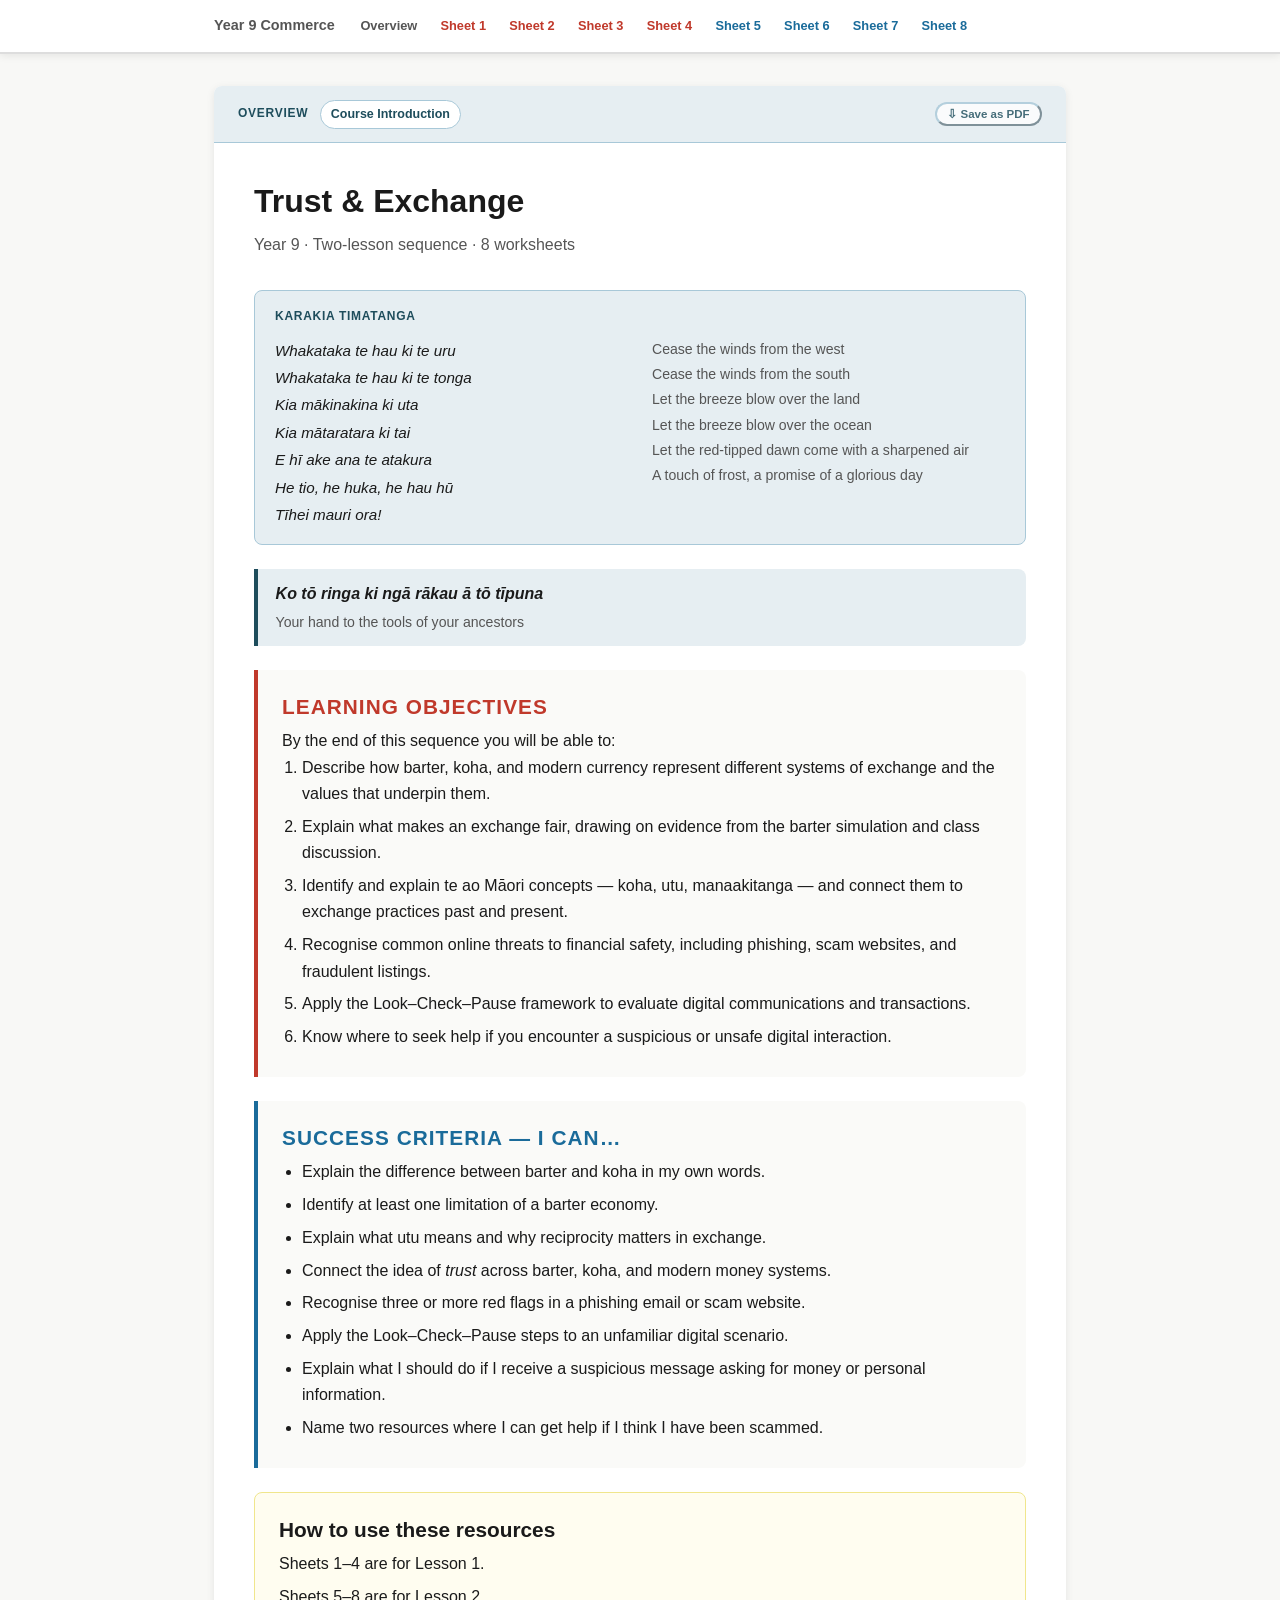
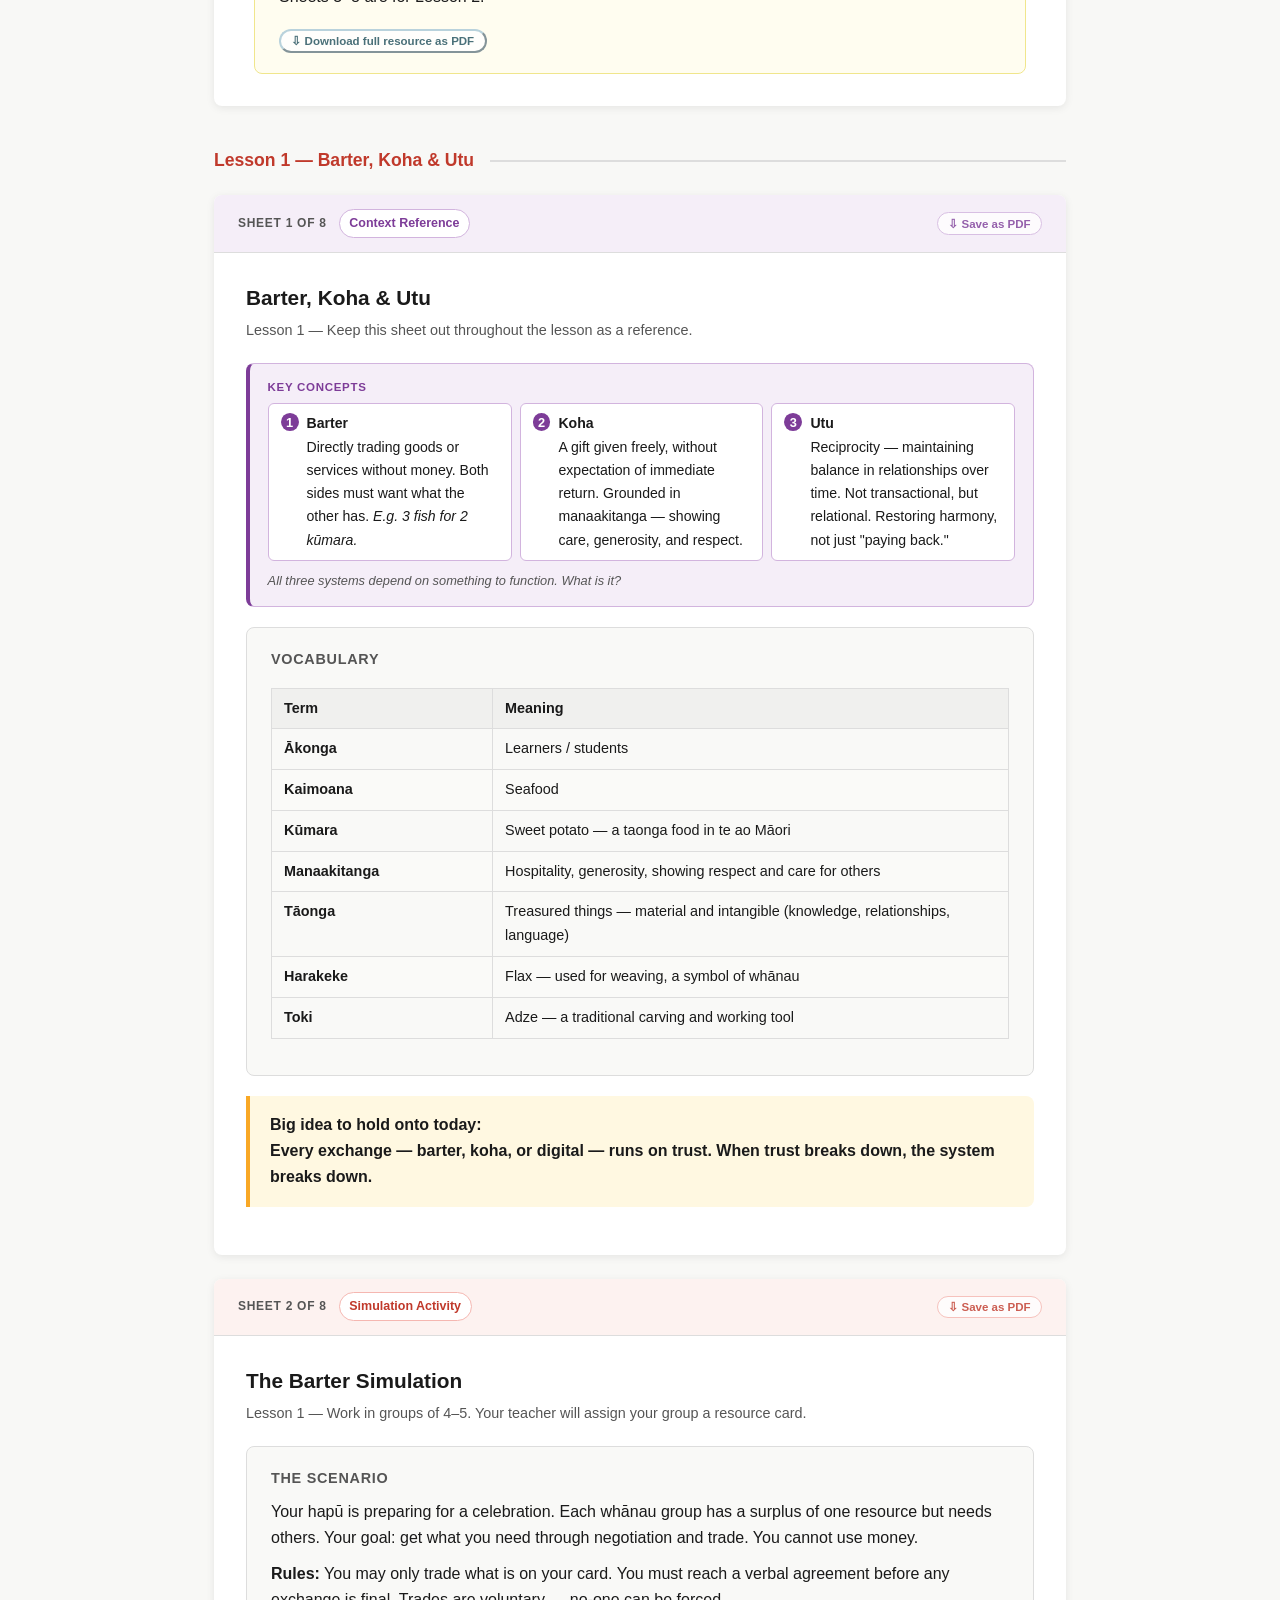
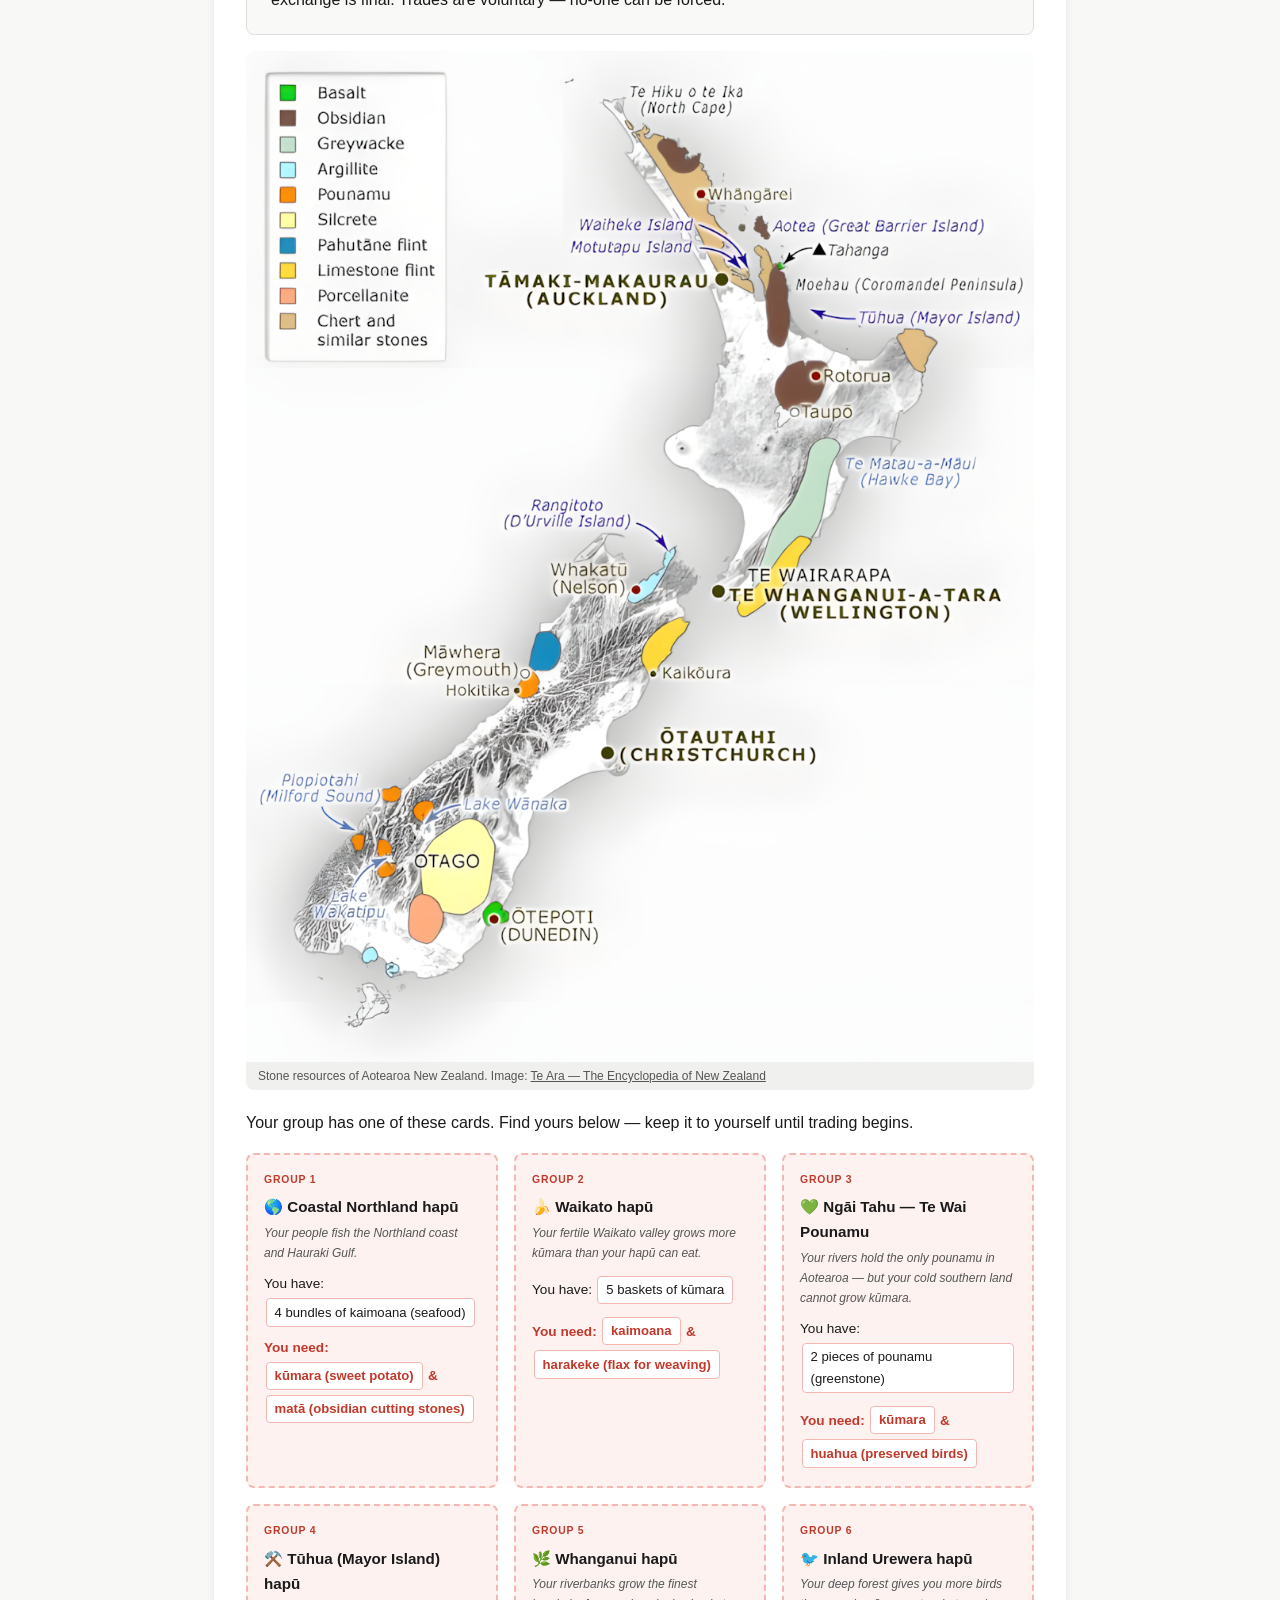
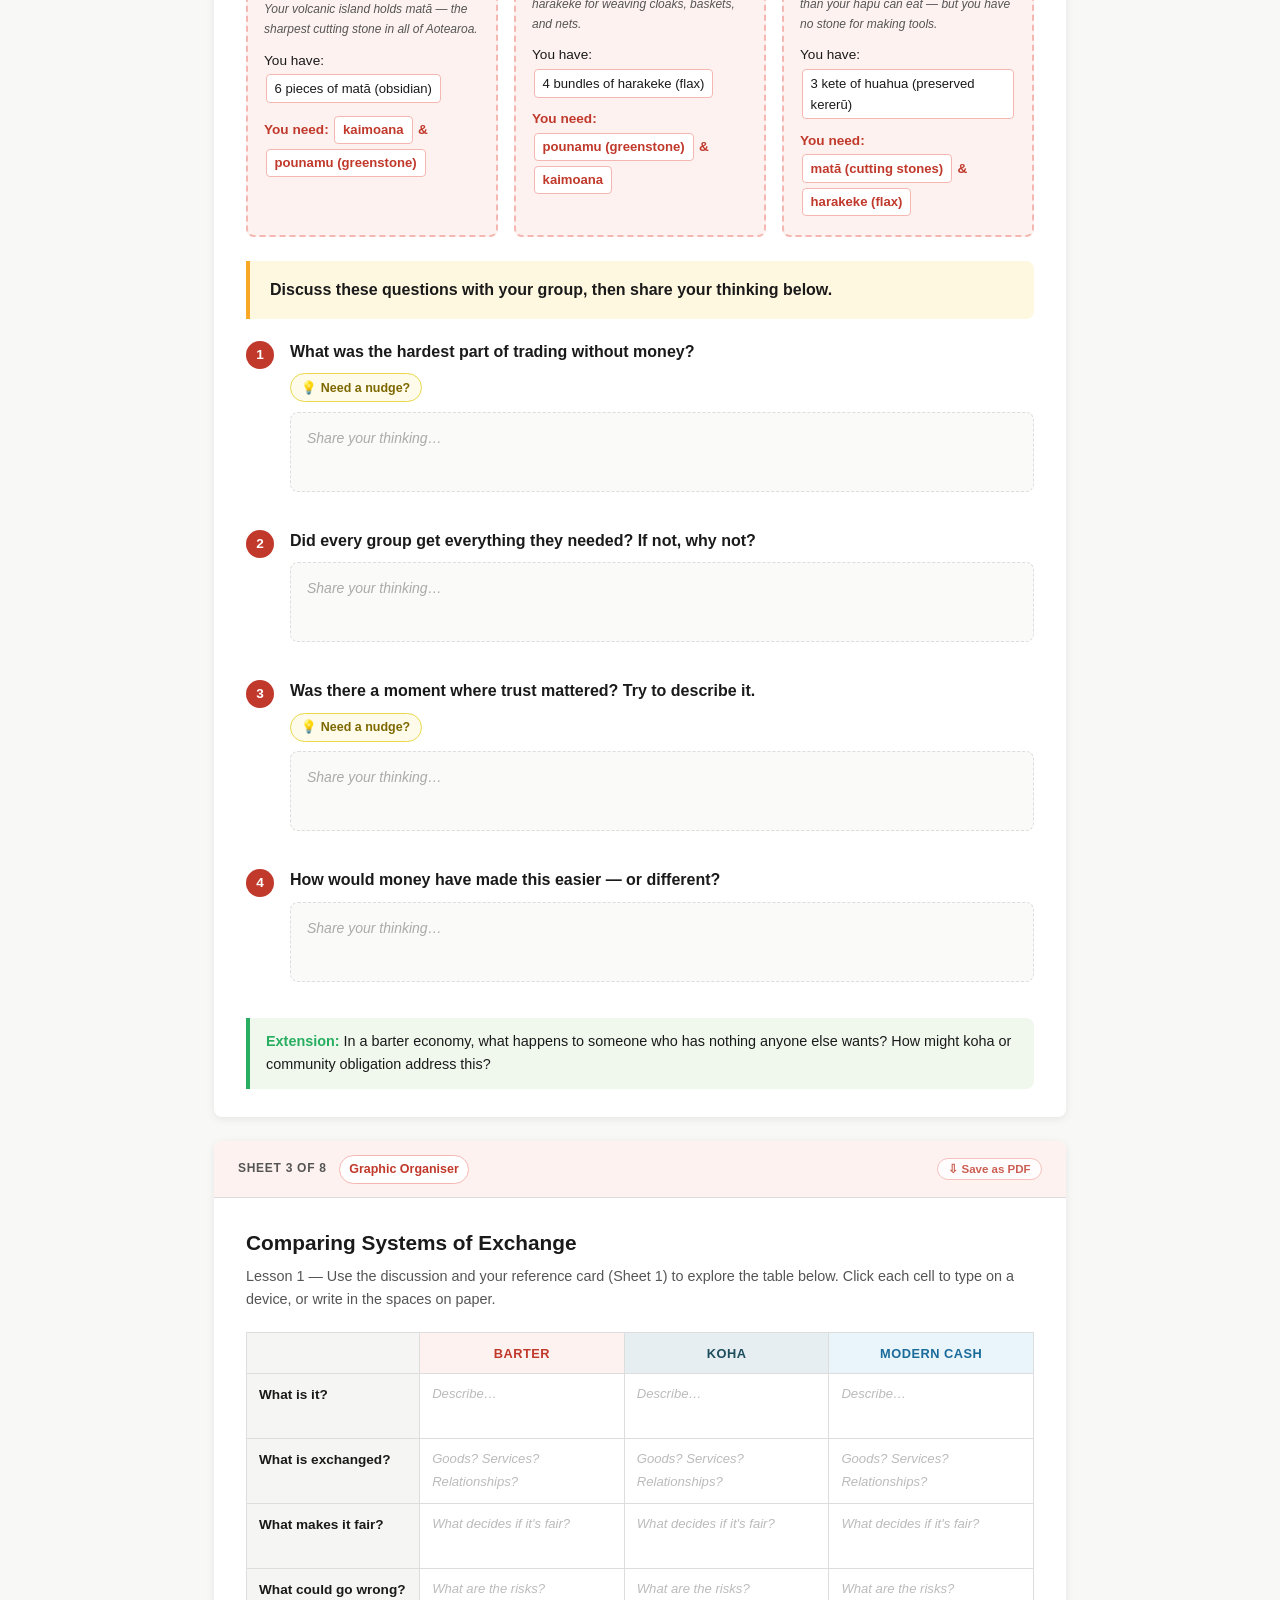
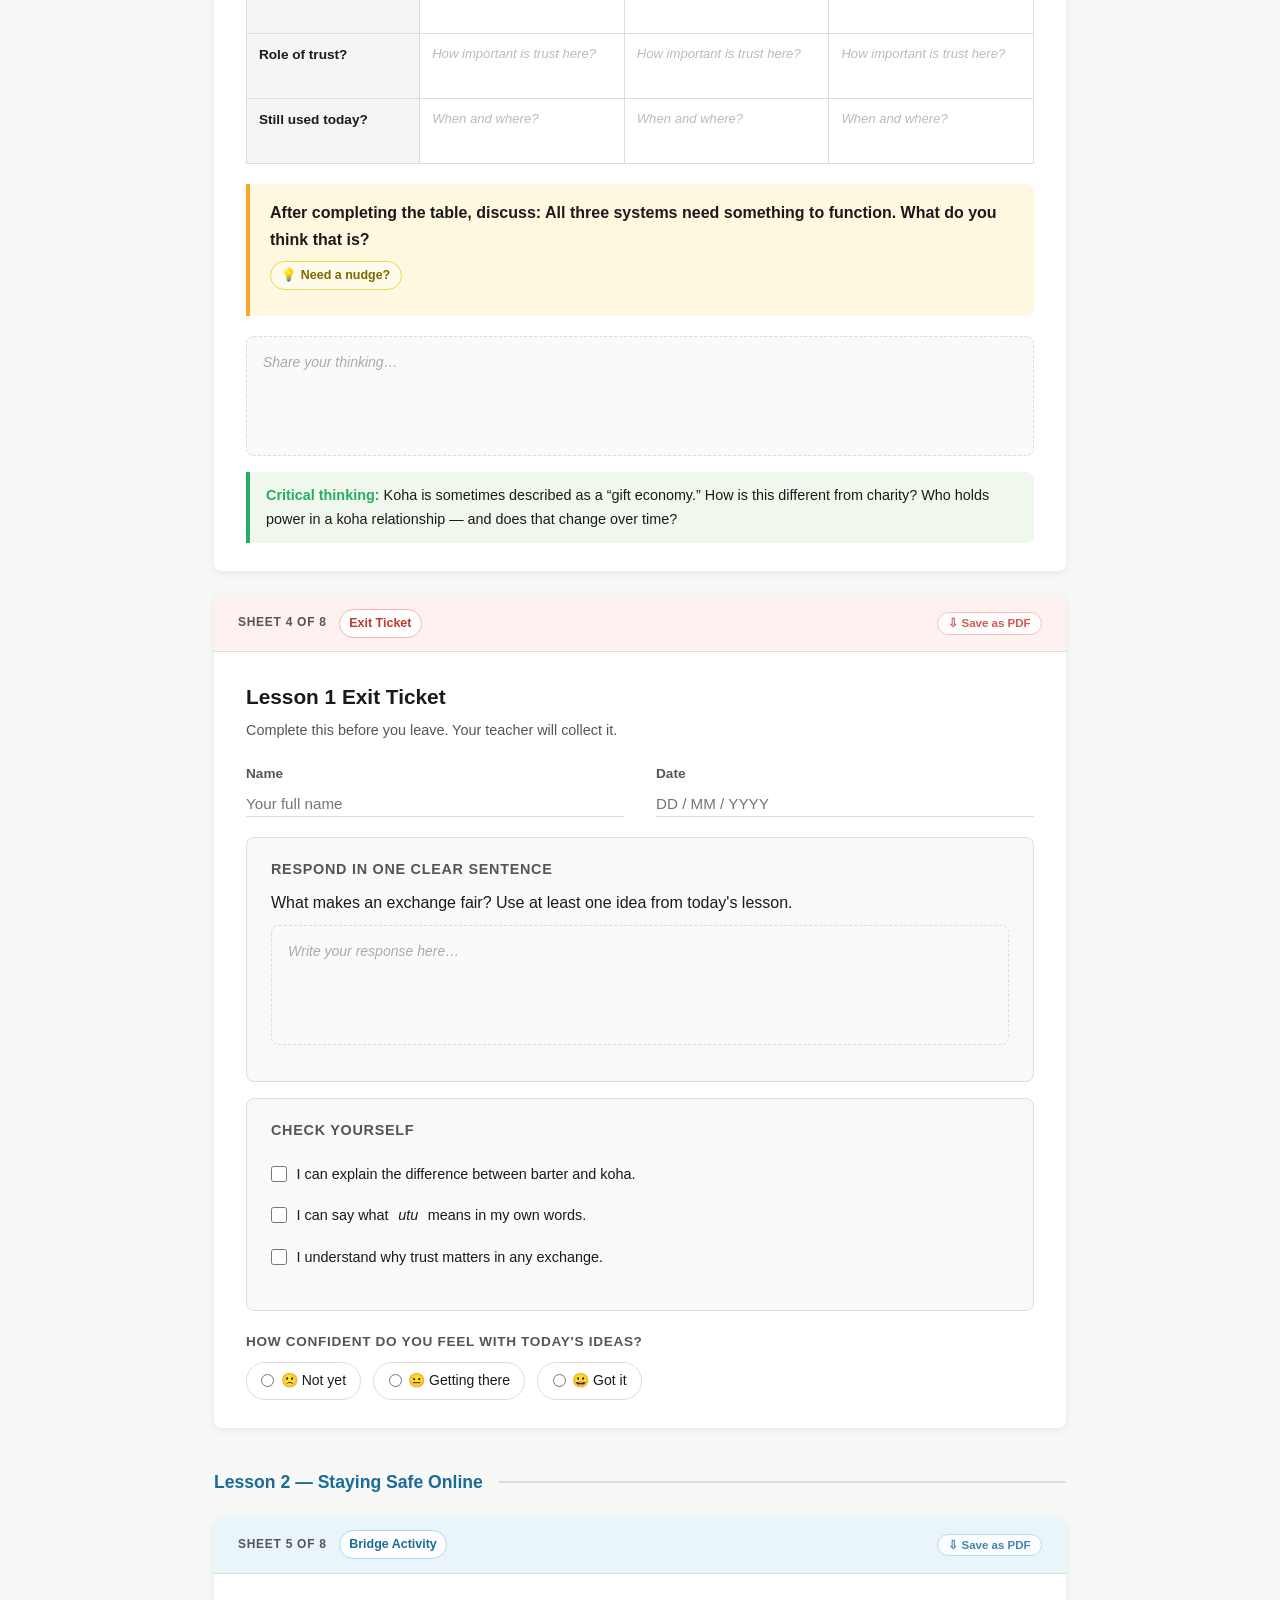
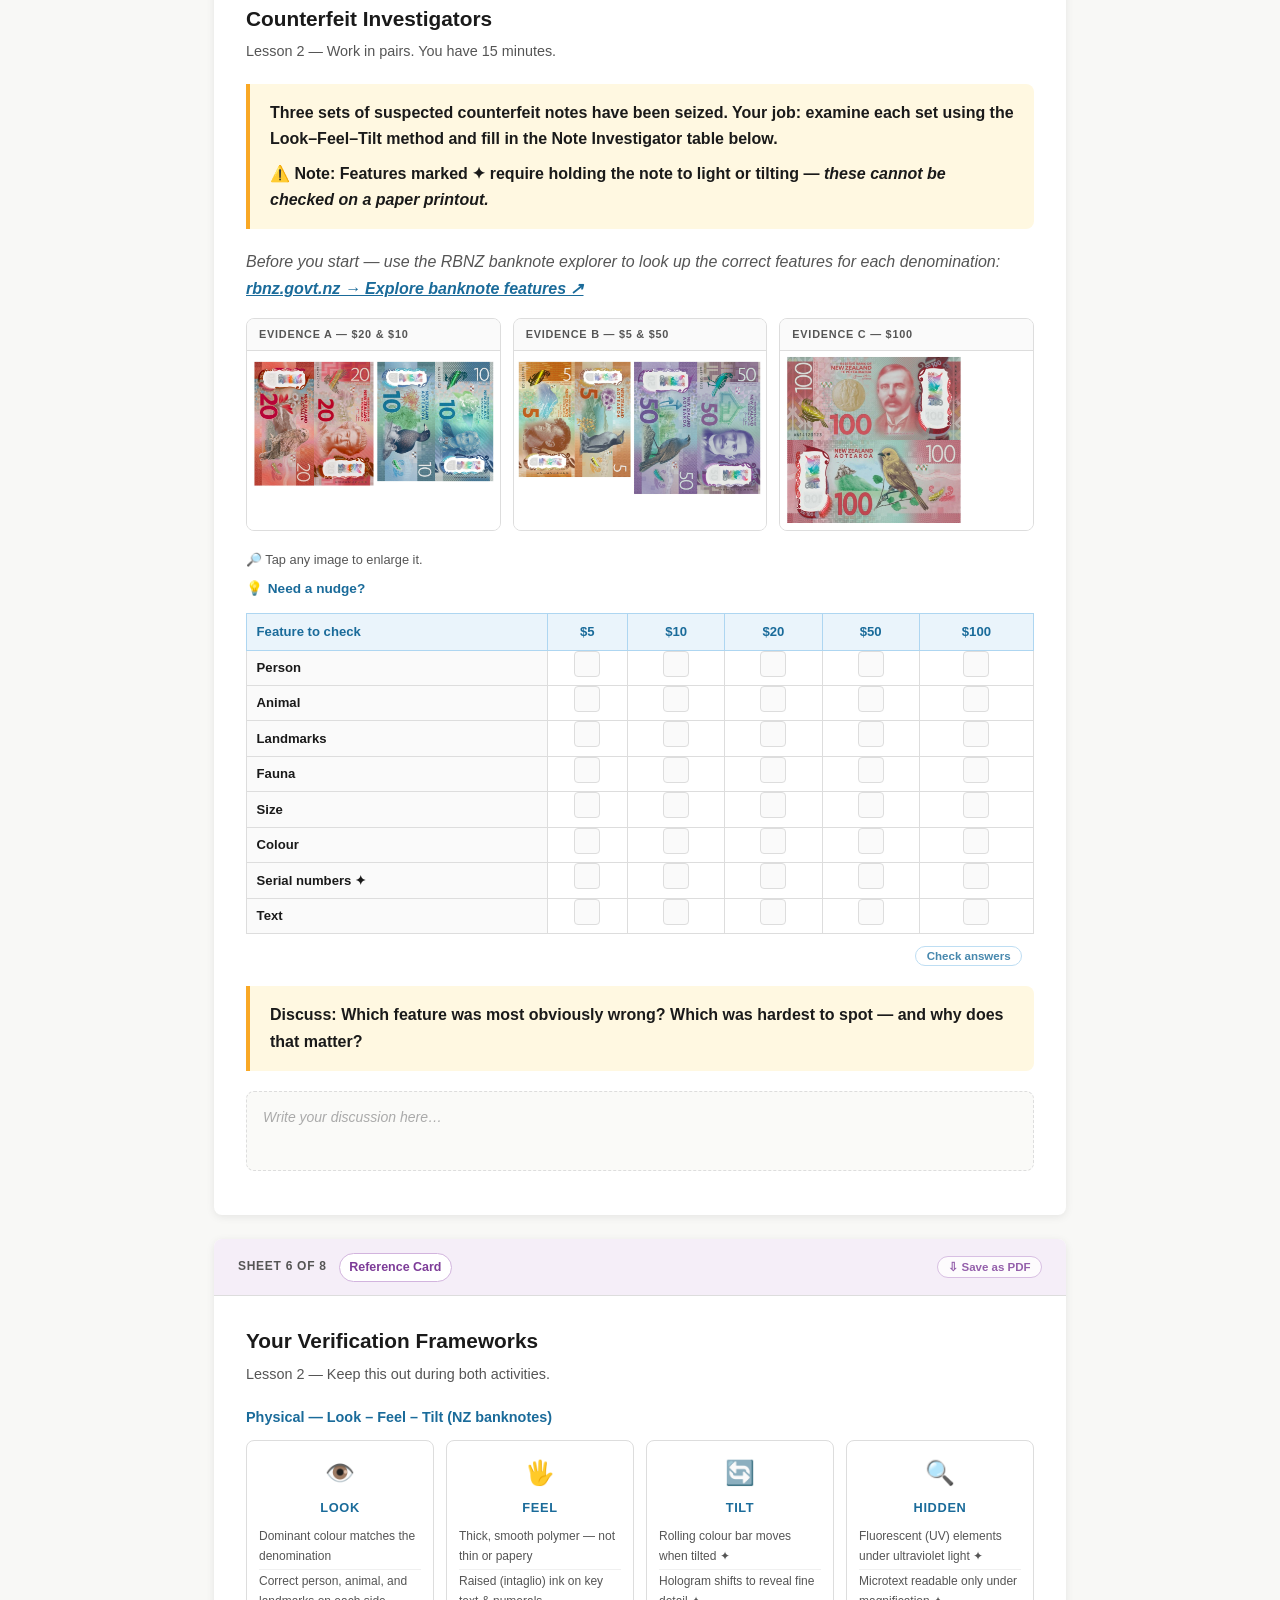
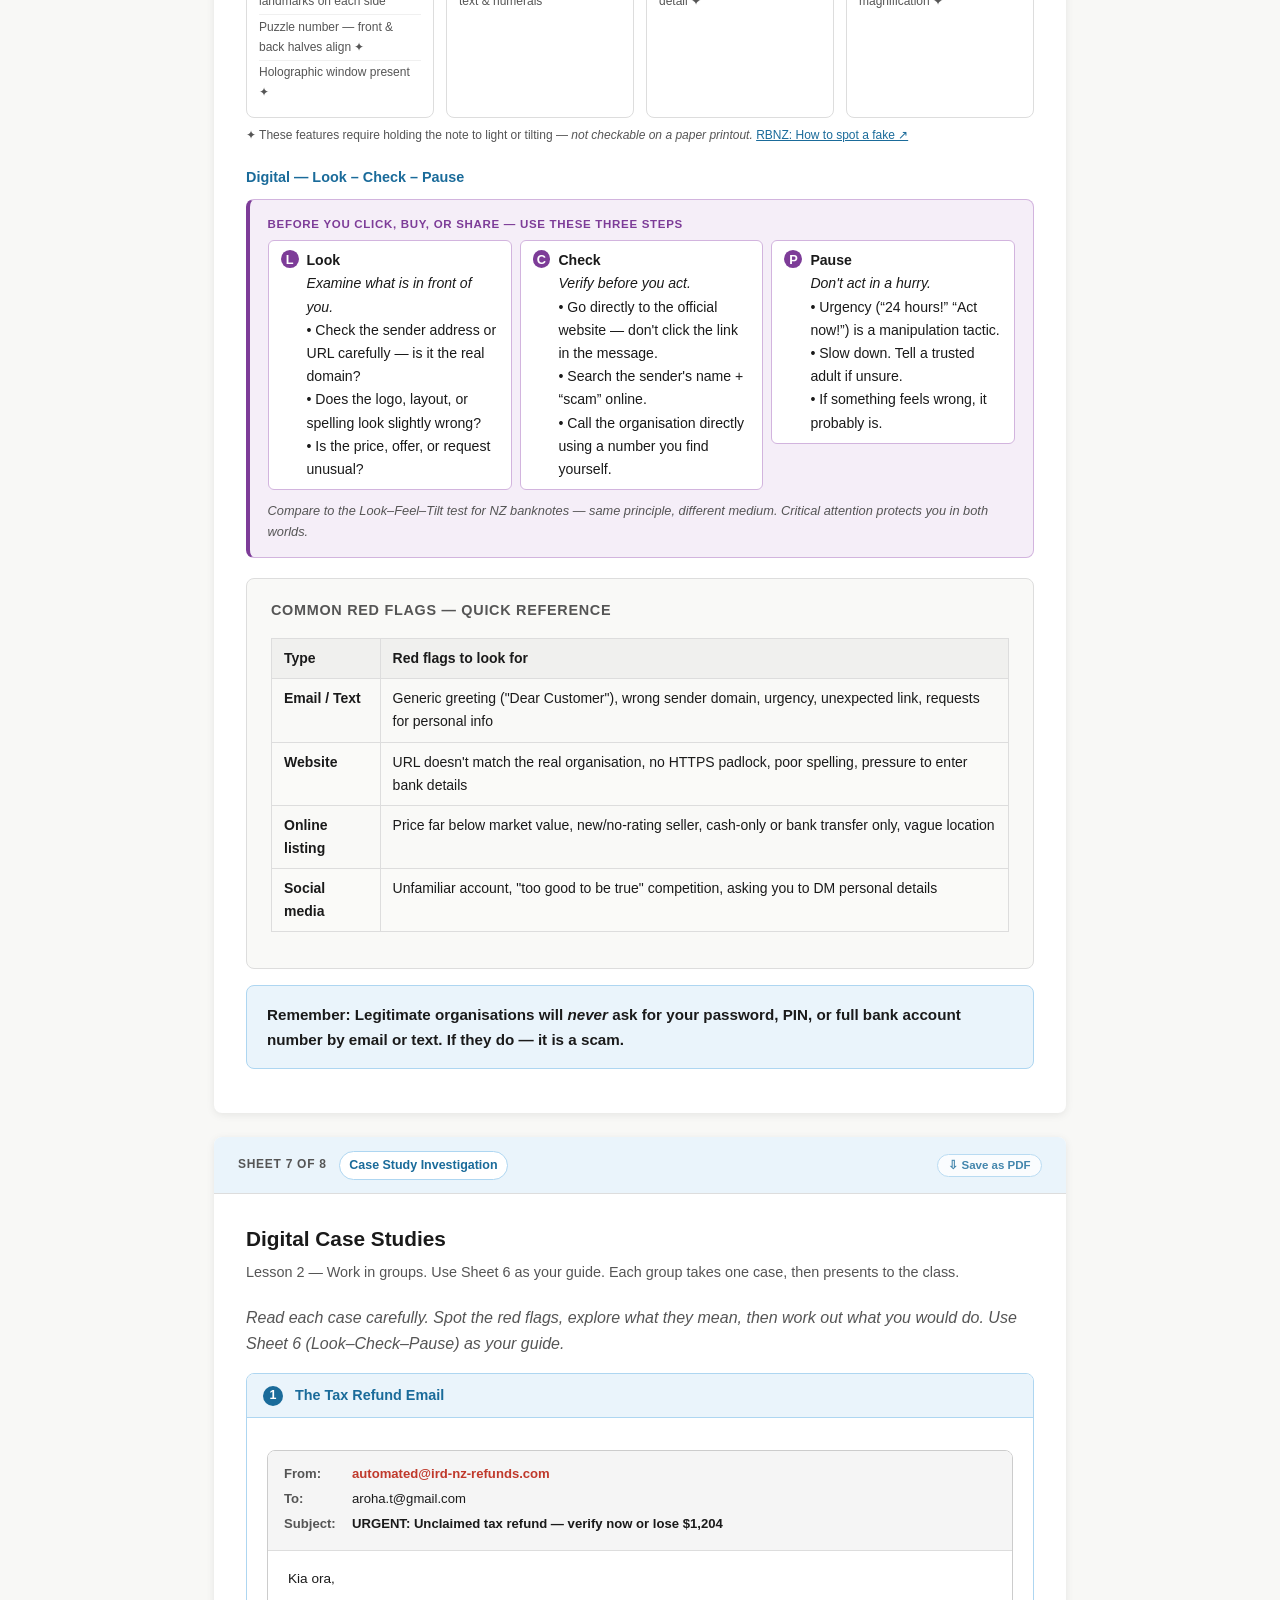
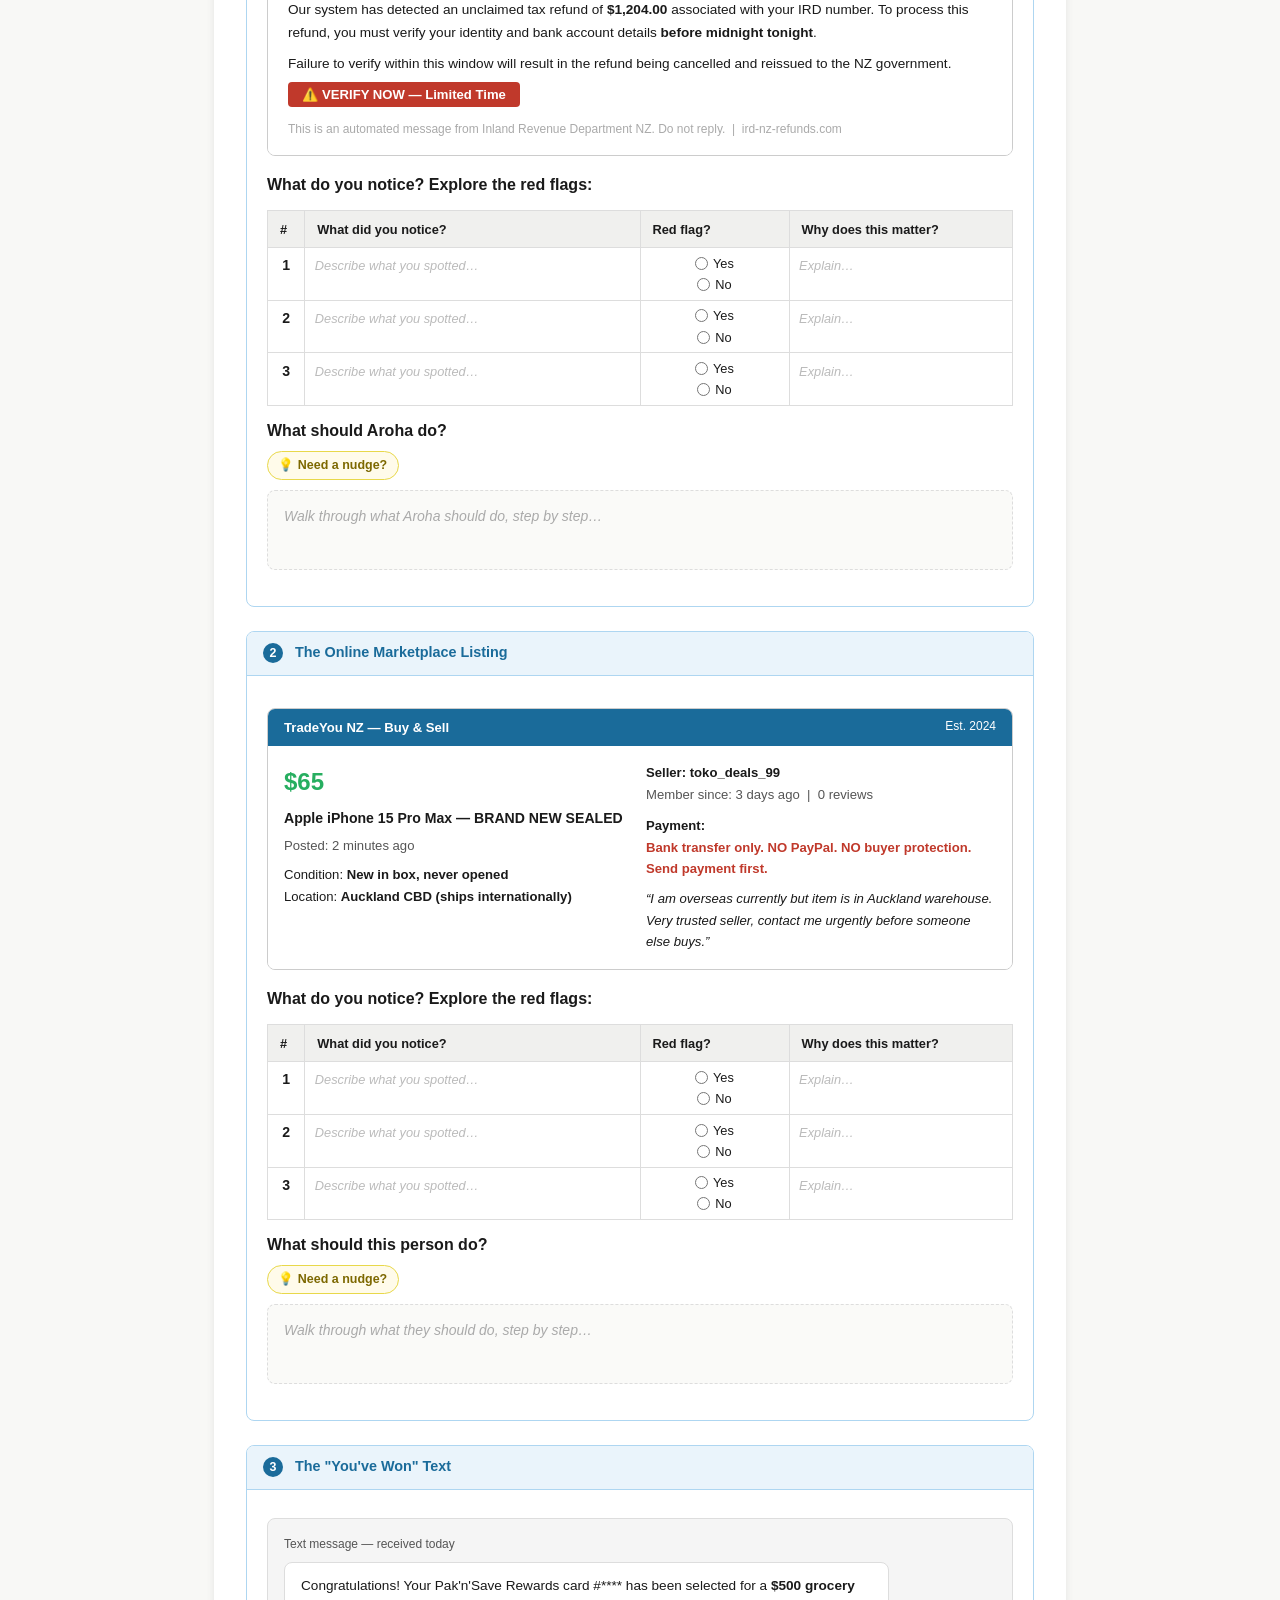
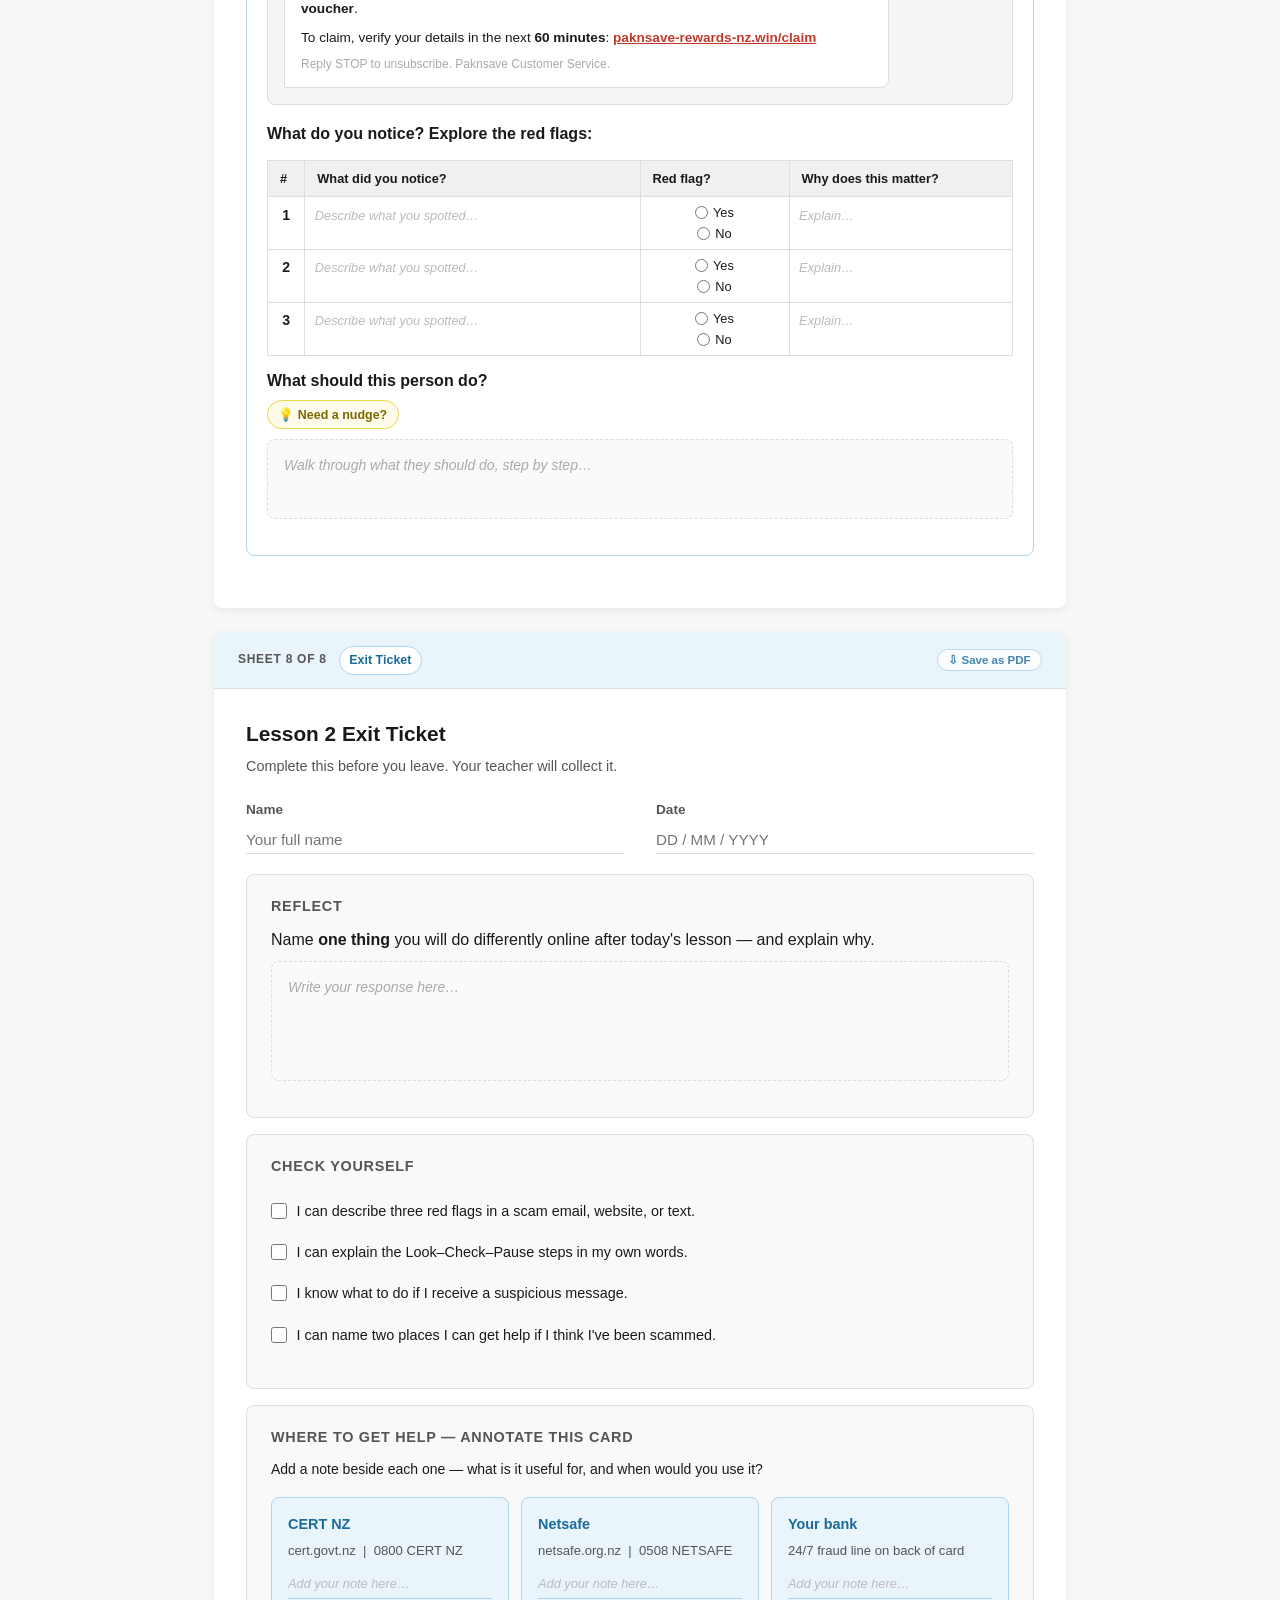
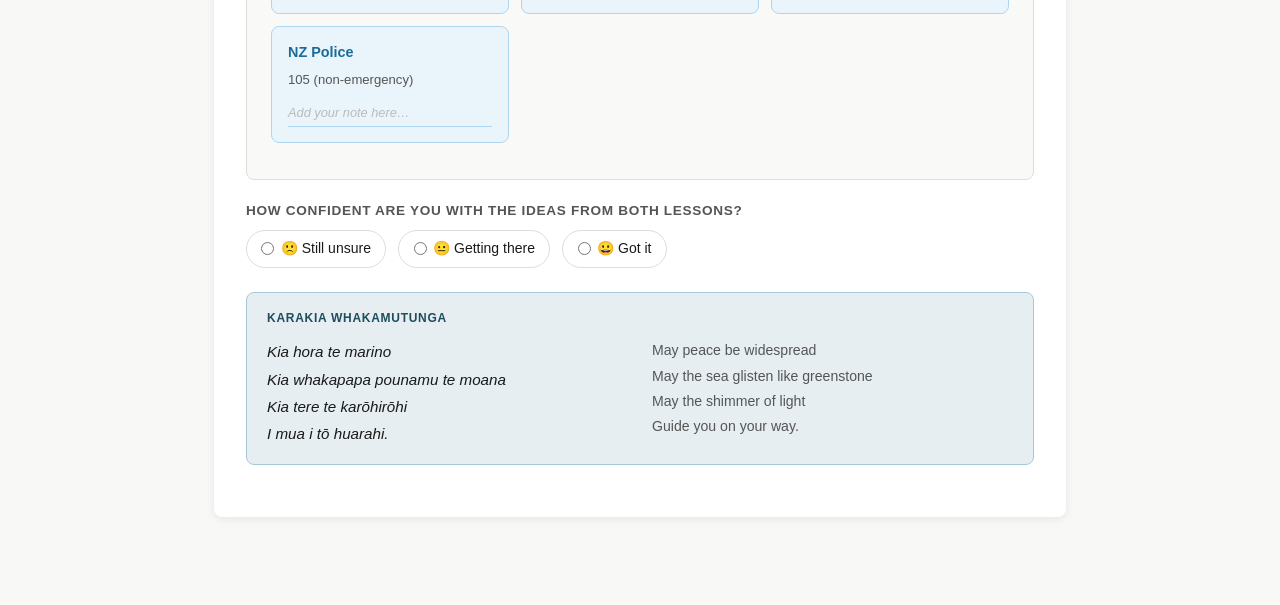
==== commit 0058c31f: "Add Note Investigator table with check answers and hint - Replace radio ok/bad pairs with single ✗ c" ====
--- a/index.html
+++ b/index.html
@@ -929,188 +929,142 @@
                 <div class="sheet-body">
                     <h2>Counterfeit Investigators</h2>
                     <p class="sheet-subtitle">
-                        Same Game, Different Medium &mdash; Lesson 2 &mdash; Work in pairs. You have 6 minutes.
+                        Lesson 2 &mdash; Work in pairs. You have 15 minutes.
                     </p>
 
                     <div class="key-question">
                         <p>
-                            <strong>Last lesson</strong> you asked:
-                            <em>"What makes an exchange fair?"</em>
+                            Three sets of suspected counterfeit notes have been seized. Your job: examine each set using the <strong>Look–Feel–Tilt</strong> method and fill in the Note Investigator table below.
                         </p>
+                        <p style="margin-top: 0.5rem">
+                            &#9888;&#65039; <strong>Note:</strong> Features marked <strong>✦</strong> require holding the note to light or tilting — <em>these cannot be checked on a paper printout.</em>
+                        </p>
+                    </div>
+
+                    <p class="instruction" style="margin-top: 1rem">
+                        Before you start — use the RBNZ banknote explorer to look up the correct features for each denomination:
+                        <a href="https://www.rbnz.govt.nz/money-and-cash/banknotes-and-coins/banknotes-in-circulation/explore-banknote-features" target="_blank" rel="noopener" style="color: var(--lesson2); font-weight: 600">rbnz.govt.nz &rarr; Explore banknote features &#8599;</a>
+                    </p>
+
+                    <div class="evidence-grid-3">
+                        <div class="evidence-card">
+                            <div class="evidence-label">Evidence A &mdash; $20 &amp; $10</div>
+                            <img src="note-fake-1.png" alt="Suspected counterfeit $20 and $10 notes" />
+                        </div>
+                        <div class="evidence-card">
+                            <div class="evidence-label">Evidence B &mdash; $5 &amp; $50</div>
+                            <img src="note-fake-2.png" alt="Suspected counterfeit $5 and $50 notes" />
+                        </div>
+                        <div class="evidence-card">
+                            <div class="evidence-label">Evidence C &mdash; $100</div>
+                            <img src="note-fake-3.png" alt="Suspected counterfeit $100 note" />
+                        </div>
+                    </div>
+
+                    <p style="font-size: 0.8rem; color: var(--text-muted); margin-bottom: 0.5rem">
+                        &#128270; Tap any image to enlarge it.
+                    </p>
+
+                    <details class="ni-hint">
+                        <summary>Need a nudge?</summary>
+                        The $20 note has 3 incorrect features.
+                    </details>
+
+                    <div class="note-investigator">
+                        <table class="ni-table">
+                            <thead>
+                                <tr>
+                                    <th class="ni-feature">Feature to check</th>
+                                    <th>$5</th>
+                                    <th>$10</th>
+                                    <th>$20</th>
+                                    <th>$50</th>
+                                    <th>$100</th>
+                                </tr>
+                            </thead>
+                            <tbody>
+                                <tr>
+                                    <td class="ni-feature">Person</td>
+                                    <td class="ni-cell"><label class="ni-toggle"><input type="checkbox" name="ni-r0c0"><span>&#10007;</span></label></td>
+                                    <td class="ni-cell"><label class="ni-toggle"><input type="checkbox" name="ni-r0c1"><span>&#10007;</span></label></td>
+                                    <td class="ni-cell"><label class="ni-toggle"><input type="checkbox" name="ni-r0c2"><span>&#10007;</span></label></td>
+                                    <td class="ni-cell"><label class="ni-toggle"><input type="checkbox" name="ni-r0c3"><span>&#10007;</span></label></td>
+                                    <td class="ni-cell"><label class="ni-toggle"><input type="checkbox" name="ni-r0c4"><span>&#10007;</span></label></td>
+                                </tr>
+                                <tr>
+                                    <td class="ni-feature">Animal</td>
+                                    <td class="ni-cell"><label class="ni-toggle"><input type="checkbox" name="ni-r1c0"><span>&#10007;</span></label></td>
+                                    <td class="ni-cell"><label class="ni-toggle"><input type="checkbox" name="ni-r1c1"><span>&#10007;</span></label></td>
+                                    <td class="ni-cell"><label class="ni-toggle"><input type="checkbox" name="ni-r1c2"><span>&#10007;</span></label></td>
+                                    <td class="ni-cell"><label class="ni-toggle"><input type="checkbox" name="ni-r1c3"><span>&#10007;</span></label></td>
+                                    <td class="ni-cell"><label class="ni-toggle"><input type="checkbox" name="ni-r1c4"><span>&#10007;</span></label></td>
+                                </tr>
+                                <tr>
+                                    <td class="ni-feature">Landmarks</td>
+                                    <td class="ni-cell"><label class="ni-toggle"><input type="checkbox" name="ni-r2c0"><span>&#10007;</span></label></td>
+                                    <td class="ni-cell"><label class="ni-toggle"><input type="checkbox" name="ni-r2c1"><span>&#10007;</span></label></td>
+                                    <td class="ni-cell"><label class="ni-toggle"><input type="checkbox" name="ni-r2c2"><span>&#10007;</span></label></td>
+                                    <td class="ni-cell"><label class="ni-toggle"><input type="checkbox" name="ni-r2c3"><span>&#10007;</span></label></td>
+                                    <td class="ni-cell"><label class="ni-toggle"><input type="checkbox" name="ni-r2c4"><span>&#10007;</span></label></td>
+                                </tr>
+                                <tr>
+                                    <td class="ni-feature">Fauna</td>
+                                    <td class="ni-cell"><label class="ni-toggle"><input type="checkbox" name="ni-r3c0"><span>&#10007;</span></label></td>
+                                    <td class="ni-cell"><label class="ni-toggle"><input type="checkbox" name="ni-r3c1"><span>&#10007;</span></label></td>
+                                    <td class="ni-cell"><label class="ni-toggle"><input type="checkbox" name="ni-r3c2"><span>&#10007;</span></label></td>
+                                    <td class="ni-cell"><label class="ni-toggle"><input type="checkbox" name="ni-r3c3"><span>&#10007;</span></label></td>
+                                    <td class="ni-cell"><label class="ni-toggle"><input type="checkbox" name="ni-r3c4"><span>&#10007;</span></label></td>
+                                </tr>
+                                <tr>
+                                    <td class="ni-feature">Size</td>
+                                    <td class="ni-cell"><label class="ni-toggle"><input type="checkbox" name="ni-r4c0"><span>&#10007;</span></label></td>
+                                    <td class="ni-cell"><label class="ni-toggle"><input type="checkbox" name="ni-r4c1"><span>&#10007;</span></label></td>
+                                    <td class="ni-cell"><label class="ni-toggle"><input type="checkbox" name="ni-r4c2"><span>&#10007;</span></label></td>
+                                    <td class="ni-cell"><label class="ni-toggle"><input type="checkbox" name="ni-r4c3"><span>&#10007;</span></label></td>
+                                    <td class="ni-cell"><label class="ni-toggle"><input type="checkbox" name="ni-r4c4"><span>&#10007;</span></label></td>
+                                </tr>
+                                <tr>
+                                    <td class="ni-feature">Colour</td>
+                                    <td class="ni-cell"><label class="ni-toggle"><input type="checkbox" name="ni-r5c0"><span>&#10007;</span></label></td>
+                                    <td class="ni-cell"><label class="ni-toggle"><input type="checkbox" name="ni-r5c1"><span>&#10007;</span></label></td>
+                                    <td class="ni-cell"><label class="ni-toggle"><input type="checkbox" name="ni-r5c2"><span>&#10007;</span></label></td>
+                                    <td class="ni-cell"><label class="ni-toggle"><input type="checkbox" name="ni-r5c3"><span>&#10007;</span></label></td>
+                                    <td class="ni-cell"><label class="ni-toggle"><input type="checkbox" name="ni-r5c4"><span>&#10007;</span></label></td>
+                                </tr>
+                                <tr>
+                                    <td class="ni-feature">Serial numbers ✦</td>
+                                    <td class="ni-cell"><label class="ni-toggle"><input type="checkbox" name="ni-r6c0"><span>&#10007;</span></label></td>
+                                    <td class="ni-cell"><label class="ni-toggle"><input type="checkbox" name="ni-r6c1"><span>&#10007;</span></label></td>
+                                    <td class="ni-cell"><label class="ni-toggle"><input type="checkbox" name="ni-r6c2"><span>&#10007;</span></label></td>
+                                    <td class="ni-cell"><label class="ni-toggle"><input type="checkbox" name="ni-r6c3"><span>&#10007;</span></label></td>
+                                    <td class="ni-cell"><label class="ni-toggle"><input type="checkbox" name="ni-r6c4"><span>&#10007;</span></label></td>
+                                </tr>
+                                <tr>
+                                    <td class="ni-feature">Text</td>
+                                    <td class="ni-cell"><label class="ni-toggle"><input type="checkbox" name="ni-r7c0"><span>&#10007;</span></label></td>
+                                    <td class="ni-cell"><label class="ni-toggle"><input type="checkbox" name="ni-r7c1"><span>&#10007;</span></label></td>
+                                    <td class="ni-cell"><label class="ni-toggle"><input type="checkbox" name="ni-r7c2"><span>&#10007;</span></label></td>
+                                    <td class="ni-cell"><label class="ni-toggle"><input type="checkbox" name="ni-r7c3"><span>&#10007;</span></label></td>
+                                    <td class="ni-cell"><label class="ni-toggle"><input type="checkbox" name="ni-r7c4"><span>&#10007;</span></label></td>
+                                </tr>
+                            </tbody>
+                        </table>
+                        <div class="ni-actions">
+                            <button class="print-btn" id="ni-check-btn" type="button">Check answers</button>
+                            <button class="print-btn" id="ni-reset-btn" type="button" style="display:none">Reset</button>
+                            <span class="ni-score" id="ni-score" aria-live="polite"></span>
+                        </div>
+                    </div>
+
+                    <div class="key-question" style="margin-top: 1.25rem">
                         <p>
-                            <strong>Today</strong> you ask:
-                            <em>"What makes a digital exchange safe?"</em>
+                            <strong>Discuss:</strong> Which feature was most obviously wrong? Which was hardest to spot — and why does that matter?
                         </p>
-                        <p style="margin-top: 0.5rem; font-weight: 400">
-                            The people trying to cheat you use the same tricks
-                            online as they did in the marketplace. Your job is
-                            to spot them.
-                        </p>
-                    </div>
-
-                    <p class="instruction" style="margin-top: 1rem">
-                        Look at the two examples below. With your partner,
-                        explore what feels <em>off</em> about each one. Try to
-                        spot as many red flags as you can.
-                    </p>
-
-                    <div class="compare-grid">
-                        <!-- Physical: Fake NZ note description -->
-                        <div class="compare-panel">
-                            <div class="compare-panel-header physical">
-                                Physical world — a suspicious banknote
-                            </div>
-                            <div class="compare-panel-body">
-                                <p style="font-size: 0.82rem; color: var(--text-muted); margin-bottom: 0.75rem">
-                                    A customer at a dairy pays with this $20 note. Use Look–Feel–Tilt to investigate.
-                                </p>
-                                <div class="lft-strip">
-                                    <div class="lft-pill">
-                                        <span class="lft-icon">&#128065;&#65039;</span>
-                                        <strong>Look</strong>
-                                        <span>Visual checks</span>
-                                    </div>
-                                    <div class="lft-pill">
-                                        <span class="lft-icon">&#128400;&#65039;</span>
-                                        <strong>Feel</strong>
-                                        <span>Texture &amp; print</span>
-                                    </div>
-                                    <div class="lft-pill">
-                                        <span class="lft-icon">&#128260;</span>
-                                        <strong>Tilt</strong>
-                                        <span>Movement effects</span>
-                                    </div>
-                                </div>
-                                <div class="evidence-card">
-                                    <div class="evidence-label">Evidence A &mdash; $20 &amp; $10 notes</div>
-                                    <img src="note-fake-1.png" alt="Suspected counterfeit $20 and $10 notes for investigation" />
-                                </div>
-                                <p style="font-size: 0.82rem; margin-top: 0.75rem">
-                                    <strong>Red flags you spotted:</strong>
-                                </p>
-                                <div
-                                    class="working-space"
-                                    contenteditable="true"
-                                    data-placeholder="List red flags…"
-                                    style="min-height: 56px"
-                                ></div>
-                            </div>
-                        </div>
-
-                        <!-- Digital: Fake bank email -->
-                        <div class="compare-panel">
-                            <div class="compare-panel-header digital">
-                                Digital world — a suspicious email
-                            </div>
-                            <div class="compare-panel-body">
-                                <p
-                                    style="
-                                        font-size: 0.82rem;
-                                        color: var(--text-muted);
-                                        margin-bottom: 0.75rem;
-                                    "
-                                >
-                                    This email arrives in a student's inbox:
-                                </p>
-
-                                <div class="email-mockup">
-                                    <div class="email-header">
-                                        <div class="email-header-row">
-                                            <span class="email-header-label"
-                                                >From:</span
-                                            >
-                                            <span class="email-suspicious"
-                                                >noreply@ird-refund.co.nz</span
-                                            >
-                                        </div>
-                                        <div class="email-header-row">
-                                            <span class="email-header-label"
-                                                >To:</span
-                                            >
-                                            <span>you@email.com</span>
-                                        </div>
-                                        <div class="email-header-row">
-                                            <span
-                                                class="email-header-label email-subject"
-                                                >Subject:</span
-                                            >
-                                            <span class="email-subject"
-                                                >ACTION REQUIRED: Your tax
-                                                refund of $847.50 is
-                                                pending</span
-                                            >
-                                        </div>
-                                    </div>
-                                    <div
-                                        class="email-body"
-                                        style="font-size: 0.82rem"
-                                    >
-                                        <p>Dear Customer,</p>
-                                        <p style="margin-top: 0.5rem">
-                                            We have processed a tax refund of
-                                            <strong>$847.50</strong> on your
-                                            account. To receive your refund you
-                                            must verify your bank details within
-                                            <strong>24 hours</strong> or the
-                                            payment will be cancelled.
-                                        </p>
-                                        <p style="margin-top: 0.5rem">
-                                            <a
-                                                href="#"
-                                                onclick="return false;"
-                                                style="
-                                                    color: #c0392b;
-                                                    font-weight: 700;
-                                                "
-                                                >&#128279; Click here to claim
-                                                your refund now</a
-                                            >
-                                        </p>
-                                        <p
-                                            style="
-                                                font-size: 0.75rem;
-                                                color: #aaa;
-                                                margin-top: 0.75rem;
-                                            "
-                                        >
-                                            www.ird-refund-nz.com &nbsp;|&nbsp;
-                                            If you believe this is an error,
-                                            ignore this email.
-                                        </p>
-                                    </div>
-                                </div>
-
-                                <p
-                                    style="
-                                        font-size: 0.82rem;
-                                        margin-top: 0.75rem;
-                                    "
-                                >
-                                    <strong>Red flags you spotted:</strong>
-                                </p>
-                                <div
-                                    class="working-space"
-                                    contenteditable="true"
-                                    data-placeholder="List red flags…"
-                                    style="min-height: 56px"
-                                ></div>
-                            </div>
-                        </div>
-                    </div>
-
-                    <div class="key-question" style="margin-top: 1rem">
-                        <p>
-                            <strong>Discuss with your partner:</strong> Both
-                            examples are trying to deceive you. What is the
-                            <em>same</em> about how they work? What is
-                            <em>different</em>?
-                        </p>
-                    </div>
-
+                    </div>
                     <div
                         class="working-space"
                         contenteditable="true"
-                        data-placeholder="What is the same? What is different?…"
+                        data-placeholder="Write your discussion here…"
                     ></div>
                 </div>
             </section>
@@ -1127,11 +1081,56 @@
                     </button>
                 </div>
                 <div class="sheet-body">
-                    <h2>Look &ndash; Check &ndash; Pause</h2>
+                    <h2>Your Verification Frameworks</h2>
                     <p class="sheet-subtitle">
-                        Lesson 2 &mdash; Your digital verification framework.
-                        Keep this out during the case study activity.
+                        Lesson 2 &mdash; Keep this out during both activities.
                     </p>
+
+                    <h3 style="font-size: 0.9rem; font-weight: 700; margin-bottom: 0.6rem; color: var(--lesson2)">Physical — Look &ndash; Feel &ndash; Tilt (NZ banknotes)</h3>
+
+                    <div class="features-grid">
+                        <div class="feature-card">
+                            <span class="feature-emoji">&#128065;&#65039;</span>
+                            <h4>Look</h4>
+                            <ul>
+                                <li>Dominant colour matches the denomination</li>
+                                <li>Correct person, animal, and landmarks on each side</li>
+                                <li>Puzzle number — front &amp; back halves align ✦</li>
+                                <li>Holographic window present ✦</li>
+                            </ul>
+                        </div>
+                        <div class="feature-card">
+                            <span class="feature-emoji">&#128400;&#65039;</span>
+                            <h4>Feel</h4>
+                            <ul>
+                                <li>Thick, smooth polymer — not thin or papery</li>
+                                <li>Raised (intaglio) ink on key text &amp; numerals</li>
+                            </ul>
+                        </div>
+                        <div class="feature-card">
+                            <span class="feature-emoji">&#128260;</span>
+                            <h4>Tilt</h4>
+                            <ul>
+                                <li>Rolling colour bar moves when tilted ✦</li>
+                                <li>Hologram shifts to reveal fine detail ✦</li>
+                            </ul>
+                        </div>
+                        <div class="feature-card">
+                            <span class="feature-emoji">&#128269;</span>
+                            <h4>Hidden</h4>
+                            <ul>
+                                <li>Fluorescent (UV) elements under ultraviolet light ✦</li>
+                                <li>Microtext readable only under magnification ✦</li>
+                            </ul>
+                        </div>
+                    </div>
+
+                    <p style="font-size: 0.75rem; color: var(--text-muted); margin: 0.4rem 0 1.25rem">
+                        ✦ These features require holding the note to light or tilting — <em>not checkable on a paper printout.</em>
+                        <a href="https://www.rbnz.govt.nz/money-and-cash/banknotes-and-coins/how-to-spot-a-fake-banknote-or-coin" target="_blank" rel="noopener" style="color: var(--lesson2)">RBNZ: How to spot a fake &#8599;</a>
+                    </p>
+
+                    <h3 style="font-size: 0.9rem; font-weight: 700; margin-bottom: 0.6rem; color: var(--lesson2)">Digital — Look &ndash; Check &ndash; Pause</h3>
 
                     <div class="reference-strip">
                         <p class="reference-strip-label">
@@ -1255,11 +1254,9 @@
                     </button>
                 </div>
                 <div class="sheet-body">
-                    <h2>Case Study Investigation</h2>
+                    <h2>Digital Case Studies</h2>
                     <p class="sheet-subtitle">
-                        Lesson 2 &mdash; Work in groups. Use Sheet 6
-                        (Look–Check–Pause) as your guide. Each group takes one
-                        case, then presents to the class.
+                        Lesson 2 &mdash; Work in groups. Use Sheet 6 as your guide. Each group takes one case, then presents to the class.
                     </p>
 
                     <p class="instruction">
@@ -2186,6 +2183,13 @@
             </section>
         </main>
 
+        <!-- LIGHTBOX -->
+        <div class="lightbox-overlay" id="lightbox" role="dialog" aria-modal="true">
+            <button class="lightbox-close" id="lightbox-close" aria-label="Close">&times;</button>
+            <img class="lightbox-img" id="lightbox-img" src="" alt="" />
+            <div class="lightbox-caption" id="lightbox-caption"></div>
+        </div>
+
         <script>
             (function () {
                 document.querySelectorAll(".print-btn").forEach(function (btn) {
@@ -2208,6 +2212,79 @@
                     });
                 });
             })();
+
+            // Lightbox
+            (function () {
+                var overlay = document.getElementById('lightbox');
+                var lbImg   = document.getElementById('lightbox-img');
+                var lbCap   = document.getElementById('lightbox-caption');
+                var lbClose = document.getElementById('lightbox-close');
+
+                document.querySelectorAll('.evidence-card img').forEach(function (img) {
+                    img.addEventListener('click', function () {
+                        lbImg.src = img.src;
+                        lbImg.alt = img.alt;
+                        lbCap.textContent = img.closest('.evidence-card').querySelector('.evidence-label').textContent;
+                        overlay.classList.add('active');
+                        document.body.style.overflow = 'hidden';
+                    });
+                });
+
+                function closeLightbox() {
+                    overlay.classList.remove('active');
+                    lbImg.src = '';
+                    document.body.style.overflow = '';
+                }
+
+                lbClose.addEventListener('click', closeLightbox);
+                overlay.addEventListener('click', function (e) {
+                    if (e.target === overlay) closeLightbox();
+                });
+                document.addEventListener('keydown', function (e) {
+                    if (e.key === 'Escape') closeLightbox();
+                });
+            })();
+
+            /* ── Note Investigator: Check answers ── */
+            (function () {
+                /* Cells that should be ticked (incorrect features on the fake notes) */
+                var WRONG = {
+                    'ni-r0c1': true,  /* Person,  $10 */
+                    'ni-r1c2': true,  /* Animal,  $20 */
+                    'ni-r3c0': true,  /* Fauna,   $5  */
+                    'ni-r4c4': true,  /* Size,    $100*/
+                    'ni-r5c2': true,  /* Colour,  $20 */
+                    'ni-r6c3': true,  /* Serial,  $50 */
+                    'ni-r7c2': true   /* Text,    $20 */
+                };
+
+                var checkBtn = document.getElementById('ni-check-btn');
+                var resetBtn = document.getElementById('ni-reset-btn');
+                var scoreEl  = document.getElementById('ni-score');
+
+                checkBtn.addEventListener('click', function () {
+                    var found = 0;
+                    var total = Object.keys(WRONG).length;
+                    document.querySelectorAll('.ni-table input[type="checkbox"]').forEach(function (cb) {
+                        var shouldBeTicked = !!WRONG[cb.name];
+                        if (cb.checked === shouldBeTicked) {
+                            if (shouldBeTicked) found++;
+                        }
+                    });
+                    scoreEl.textContent = found + ' / ' + total + ' incorrect features identified';
+                    checkBtn.style.display = 'none';
+                    resetBtn.style.display = '';
+                });
+
+                resetBtn.addEventListener('click', function () {
+                    document.querySelectorAll('.ni-table input[type="checkbox"]').forEach(function (cb) {
+                        cb.checked = false;
+                    });
+                    scoreEl.textContent = '';
+                    resetBtn.style.display = 'none';
+                    checkBtn.style.display = '';
+                });
+            })();
         </script>
     </body>
 </html>
--- a/style.css
+++ b/style.css
@@ -716,6 +716,163 @@
 .org-cell:focus { background: #fffef5; }
 
 /* ── Barter Resource Cards ── */
+/* ── Evidence grid (3-up) ── */
+.evidence-grid-3 {
+  display: grid;
+  grid-template-columns: repeat(3, 1fr);
+  gap: 0.75rem;
+  margin: 1rem 0 0.4rem;
+}
+
+@media (max-width: 640px) { .evidence-grid-3 { grid-template-columns: 1fr; } }
+
+/* ── Note Investigator table ── */
+.note-investigator { overflow-x: auto; margin: 0.75rem 0; }
+
+.ni-table {
+  width: 100%;
+  border-collapse: collapse;
+  font-size: 0.82rem;
+}
+
+.ni-table th {
+  background: var(--lesson2-light);
+  color: var(--lesson2);
+  font-weight: 700;
+  padding: 0.45rem 0.6rem;
+  border: 1px solid var(--lesson2-mid);
+  text-align: center;
+}
+
+.ni-table th.ni-feature { text-align: left; min-width: 130px; }
+
+.ni-table td {
+  border: 1px solid var(--border);
+  padding: 0;
+  vertical-align: top;
+}
+
+.ni-table td.ni-feature {
+  font-weight: 600;
+  padding: 0.4rem 0.6rem;
+  background: #fafafa;
+  white-space: nowrap;
+}
+
+.ni-cell {
+  text-align: center;
+  vertical-align: middle;
+  padding: 0.25rem;
+  white-space: nowrap;
+}
+
+.ni-toggle input { display: none; }
+
+.ni-toggle span {
+  display: inline-flex;
+  align-items: center;
+  justify-content: center;
+  width: 26px;
+  height: 26px;
+  border-radius: 4px;
+  border: 1px solid #ddd;
+  cursor: pointer;
+  font-size: 0.95rem;
+  color: transparent;
+  background: #fafafa;
+  transition: background 0.1s, border-color 0.1s, color 0.1s;
+}
+
+.ni-toggle input:checked + span {
+  background: #fde8e8;
+  border-color: #c0392b;
+  color: #c0392b;
+}
+
+@media print {
+  .ni-toggle input:checked + span { -webkit-print-color-adjust: exact; print-color-adjust: exact; }
+}
+
+.ni-hint {
+  font-size: 0.85rem;
+  margin-bottom: 0.75rem;
+  color: var(--text-muted);
+}
+
+.ni-hint summary {
+  cursor: pointer;
+  color: var(--lesson2);
+  font-weight: 600;
+  list-style: none;
+  display: inline-flex;
+  align-items: center;
+  gap: 0.3rem;
+}
+
+.ni-hint summary::before { content: '💡'; }
+.ni-hint summary::-webkit-details-marker { display: none; }
+
+.ni-actions {
+  display: flex;
+  align-items: center;
+  gap: 0.75rem;
+  margin-top: 0.75rem;
+}
+
+.ni-score {
+  font-size: 0.95rem;
+  font-weight: 600;
+  color: #333;
+}
+
+
+/* ── Feature cards (LFT, Sheet 6) ── */
+.features-grid {
+  display: grid;
+  grid-template-columns: repeat(4, 1fr);
+  gap: 0.75rem;
+  margin-bottom: 0.5rem;
+}
+
+@media (max-width: 700px) { .features-grid { grid-template-columns: 1fr 1fr; } }
+
+.feature-card {
+  border: 1px solid var(--border);
+  border-radius: var(--radius);
+  padding: 0.75rem;
+  text-align: center;
+}
+
+.feature-emoji {
+  font-size: 1.5rem;
+  display: block;
+  margin-bottom: 0.3rem;
+}
+
+.feature-card h4 {
+  font-size: 0.8rem;
+  font-weight: 700;
+  text-transform: uppercase;
+  letter-spacing: 0.05em;
+  margin-bottom: 0.4rem;
+  color: var(--lesson2);
+}
+
+.feature-card ul {
+  list-style: none;
+  padding: 0;
+  text-align: left;
+}
+
+.feature-card ul li {
+  font-size: 0.75rem;
+  color: var(--text-muted);
+  padding: 0.15rem 0;
+  border-top: 1px solid #f0f0f0;
+}
+
+.feature-card ul li:first-child { border-top: none; }
+
 /* ── Look–Feel–Tilt pills ── */
 .lft-strip {
   display: flex;
@@ -775,6 +932,59 @@
 }
 
 .evidence-card img:hover { opacity: 0.85; }
+
+/* ── Lightbox ── */
+.lightbox-overlay {
+  display: none;
+  position: fixed;
+  inset: 0;
+  background: rgba(0,0,0,0.88);
+  z-index: 1000;
+  align-items: center;
+  justify-content: center;
+  cursor: zoom-out;
+}
+
+.lightbox-overlay.active { display: flex; }
+
+.lightbox-img {
+  max-width: 92vw;
+  max-height: 90vh;
+  width: auto;
+  height: auto;
+  border-radius: var(--radius);
+  box-shadow: 0 8px 40px rgba(0,0,0,0.6);
+  cursor: default;
+}
+
+.lightbox-close {
+  position: fixed;
+  top: 1.25rem;
+  right: 1.5rem;
+  color: white;
+  font-size: 2rem;
+  line-height: 1;
+  cursor: pointer;
+  opacity: 0.75;
+  background: none;
+  border: none;
+  padding: 0;
+}
+
+.lightbox-close:hover { opacity: 1; }
+
+.lightbox-caption {
+  position: fixed;
+  bottom: 1.25rem;
+  left: 50%;
+  transform: translateX(-50%);
+  color: rgba(255,255,255,0.6);
+  font-size: 0.75rem;
+  font-weight: 700;
+  letter-spacing: 0.06em;
+  text-transform: uppercase;
+  white-space: nowrap;
+}
 
 /* ── Map figure ── */
 .map-figure {
@@ -1250,7 +1460,7 @@
   body.print-all .lesson-divider { break-before: page; }
 
   /* Strip interactive chrome */
-  .print-btn, details.hint-details { display: none !important; }
+  .print-btn, details.hint-details, .lightbox-overlay { display: none !important; }
 
   /* Full-width layout */
   main { max-width: 100% !important; padding: 0 !important; margin: 0 !important; }
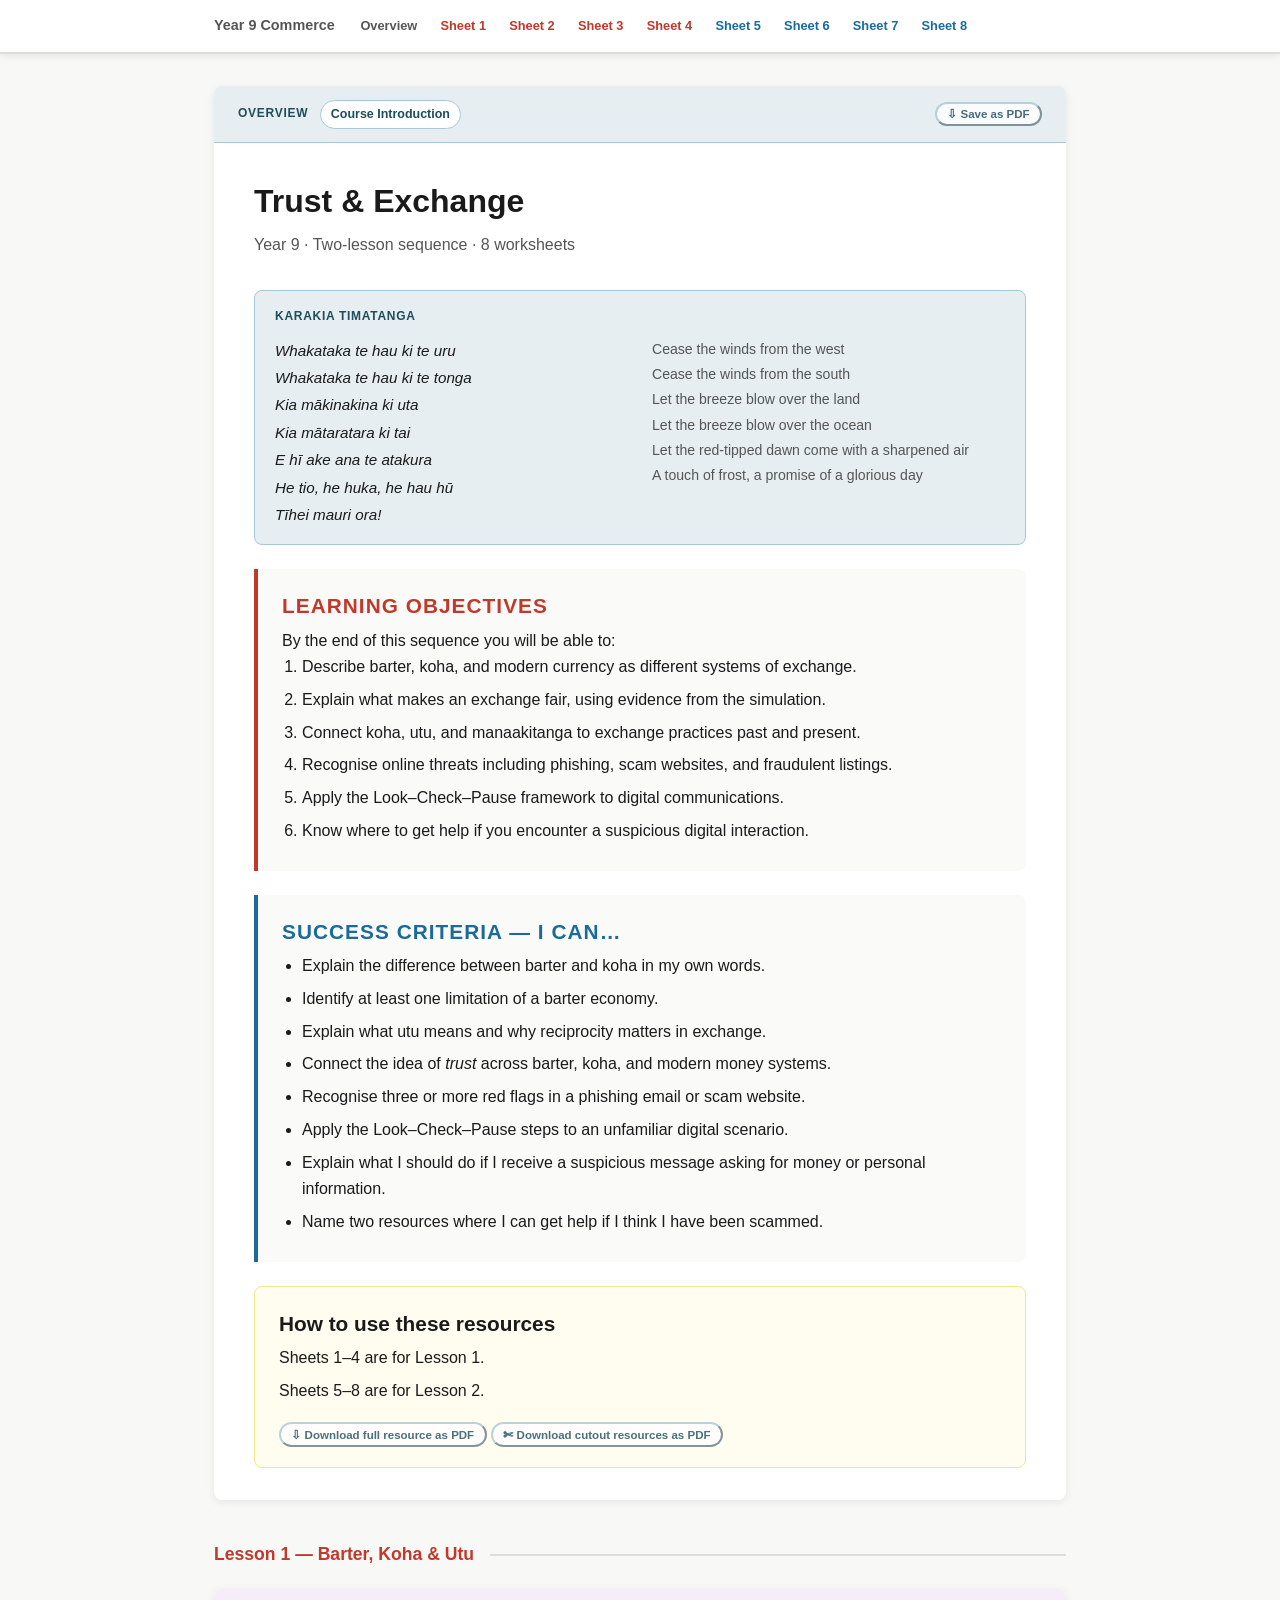
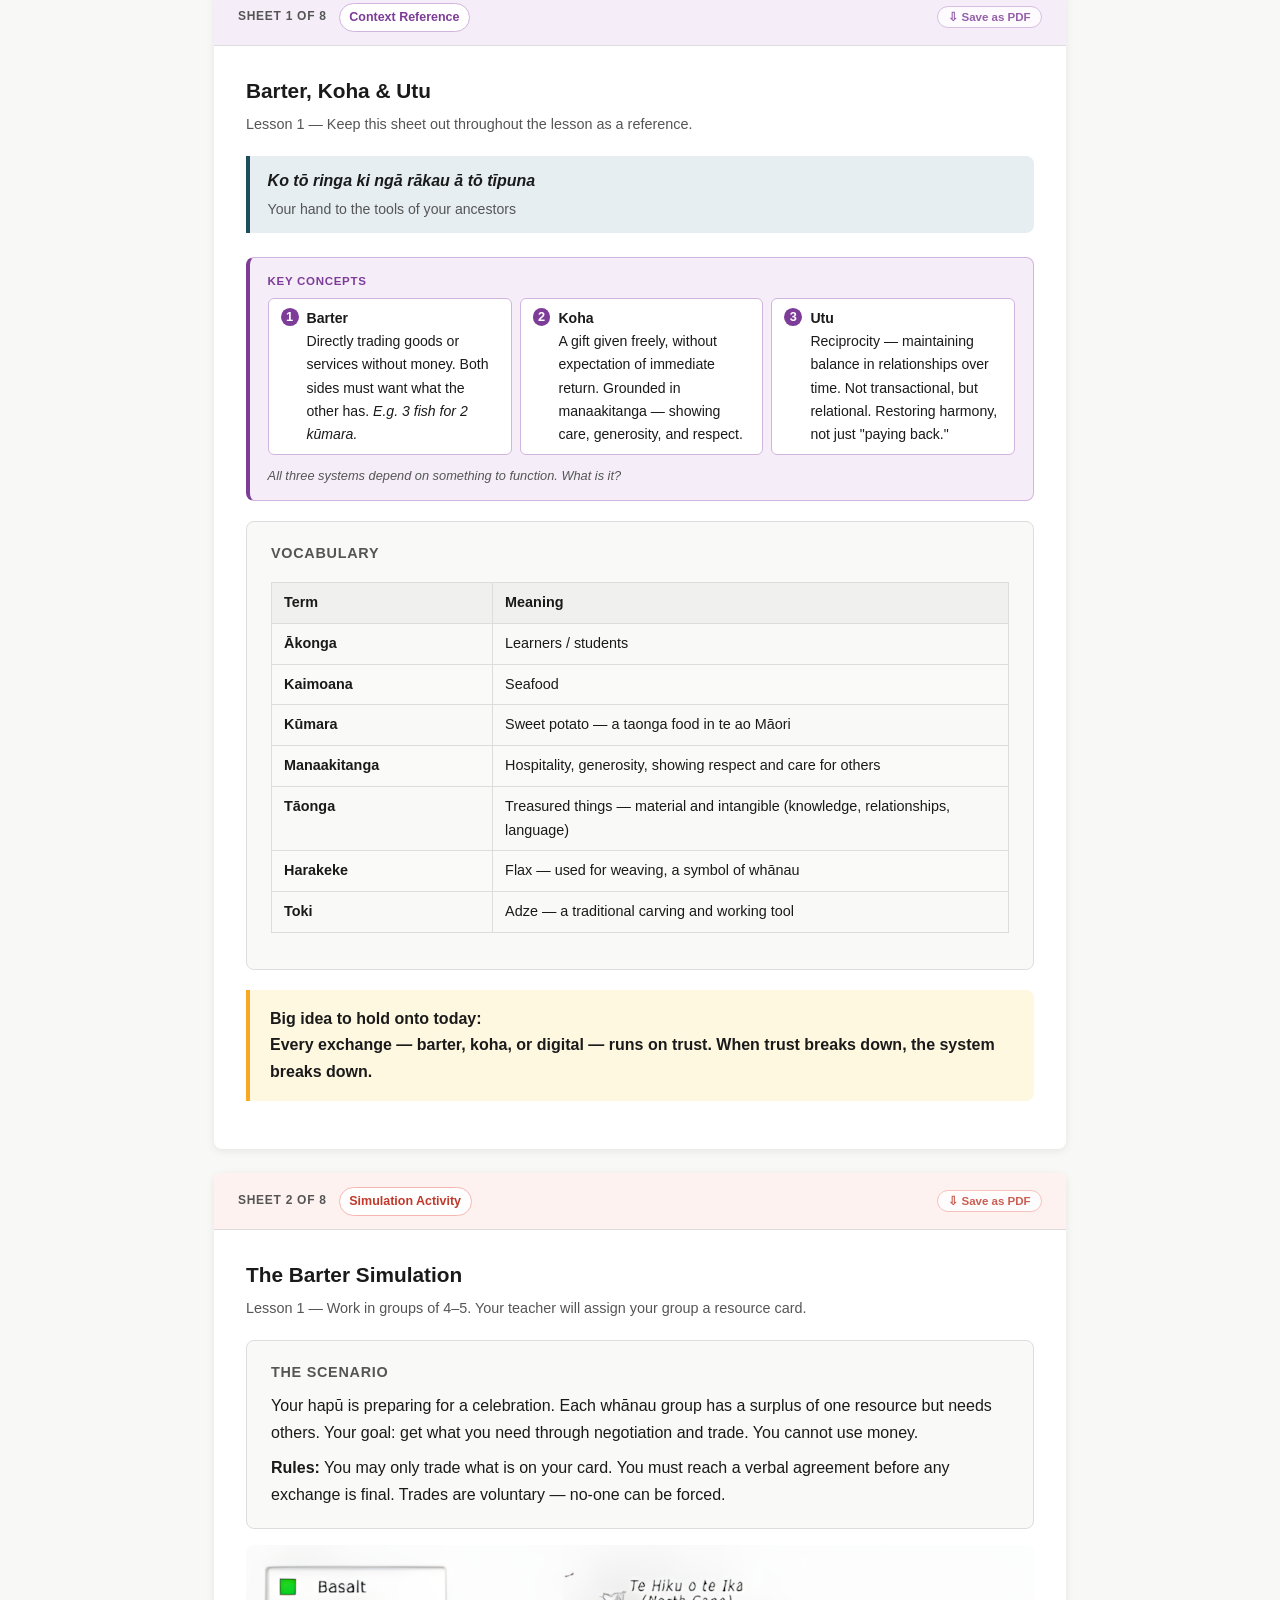
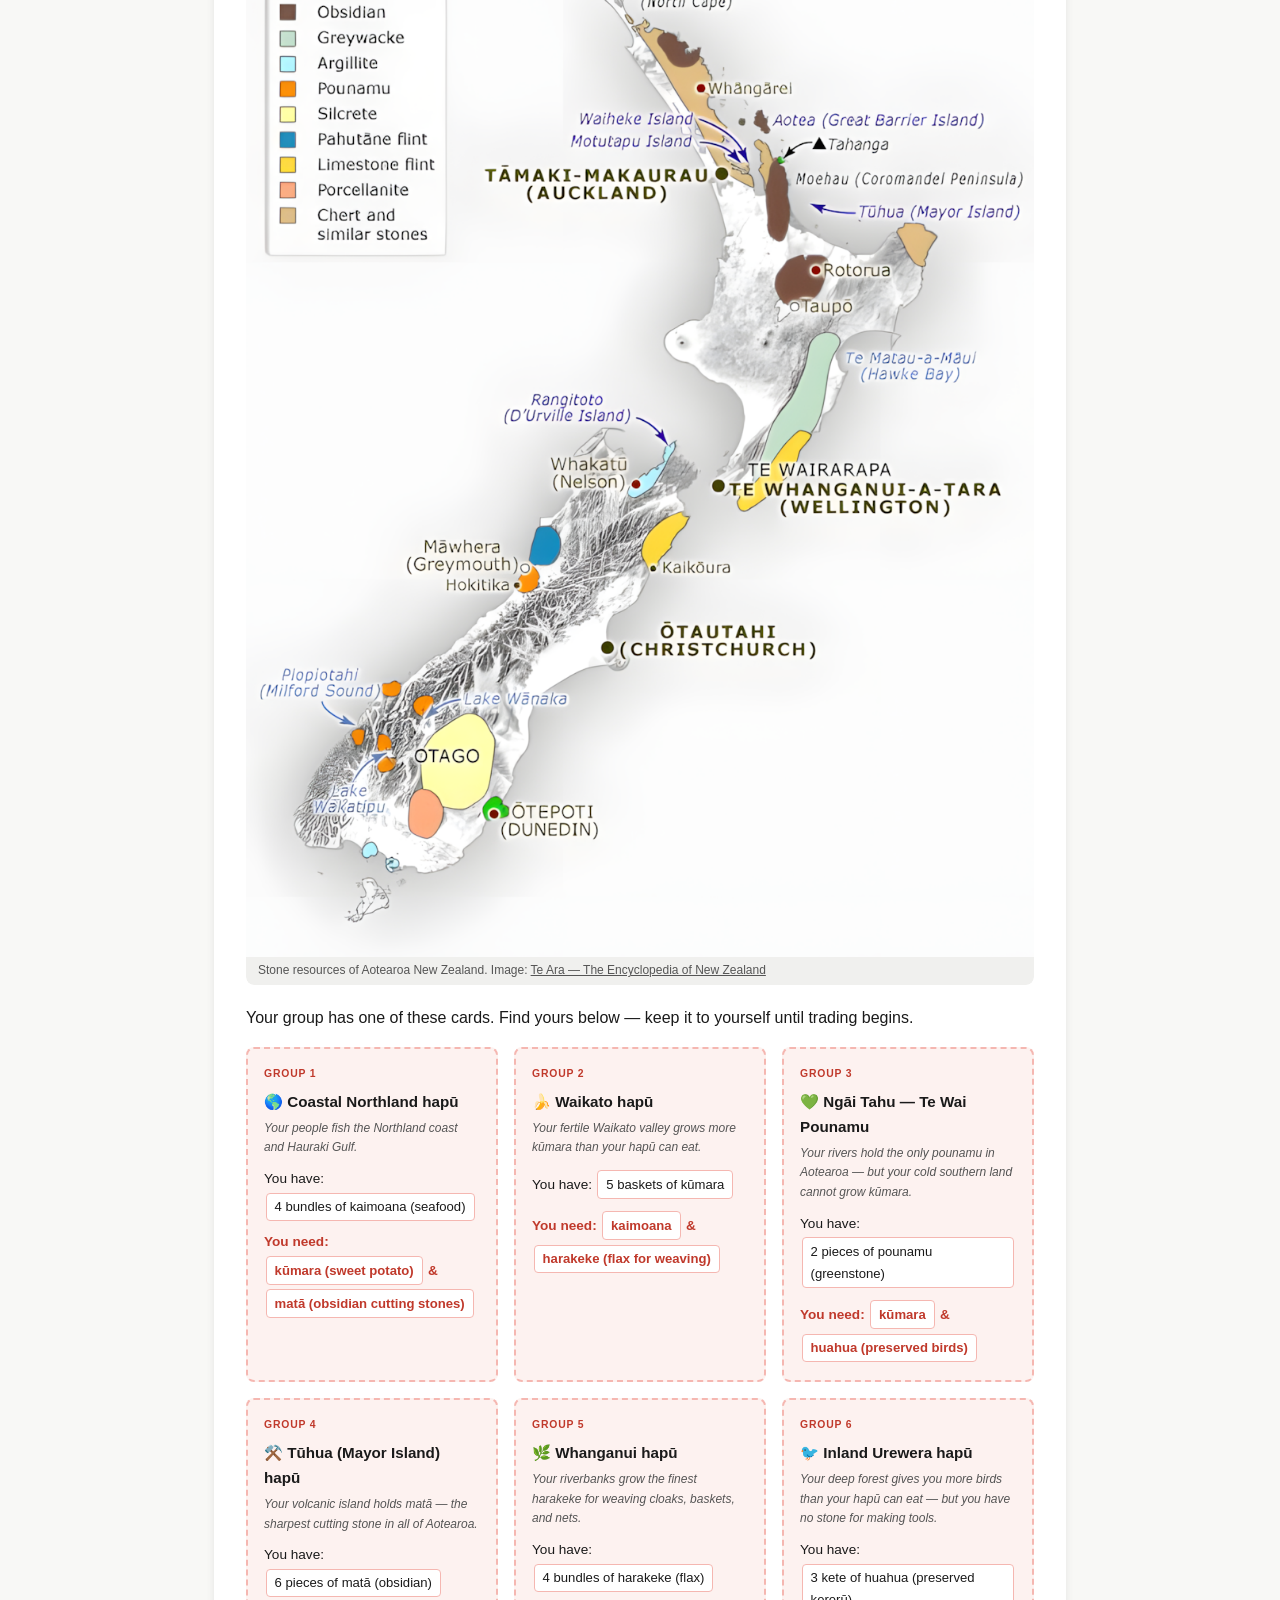
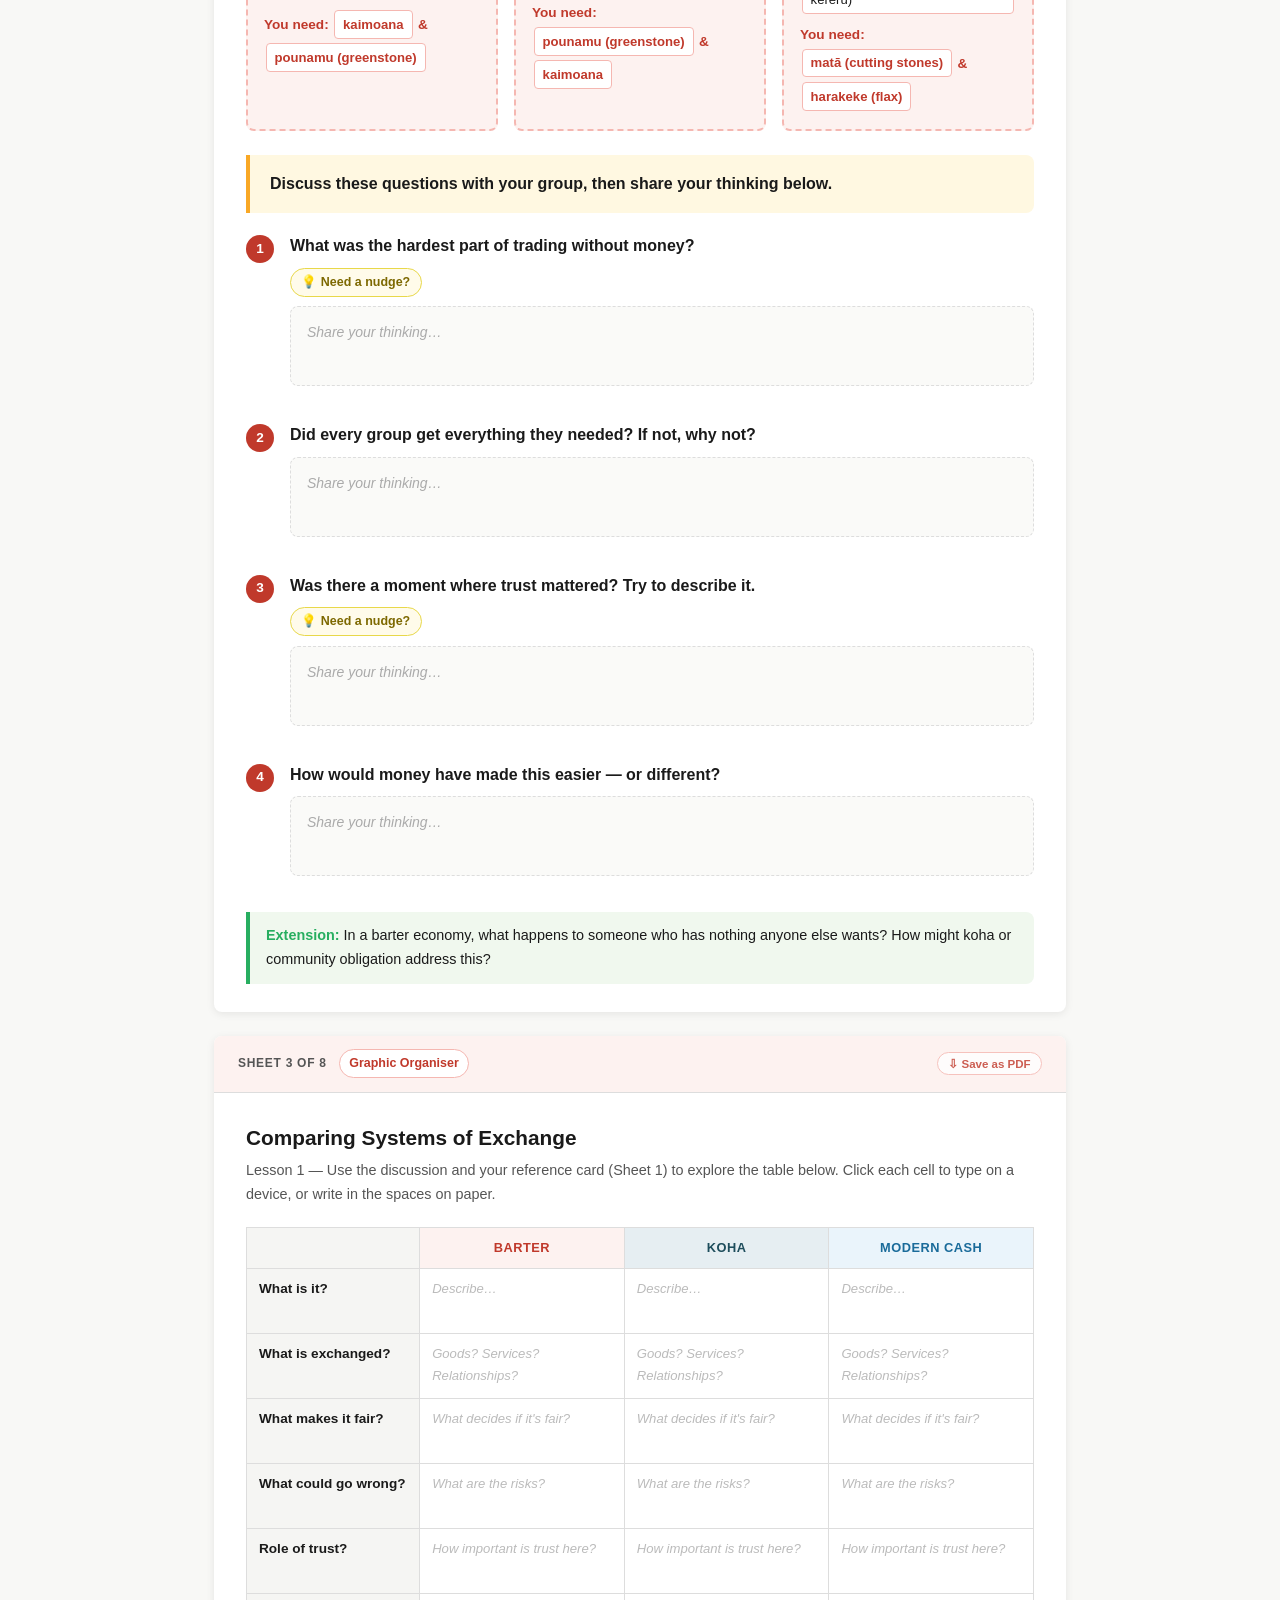
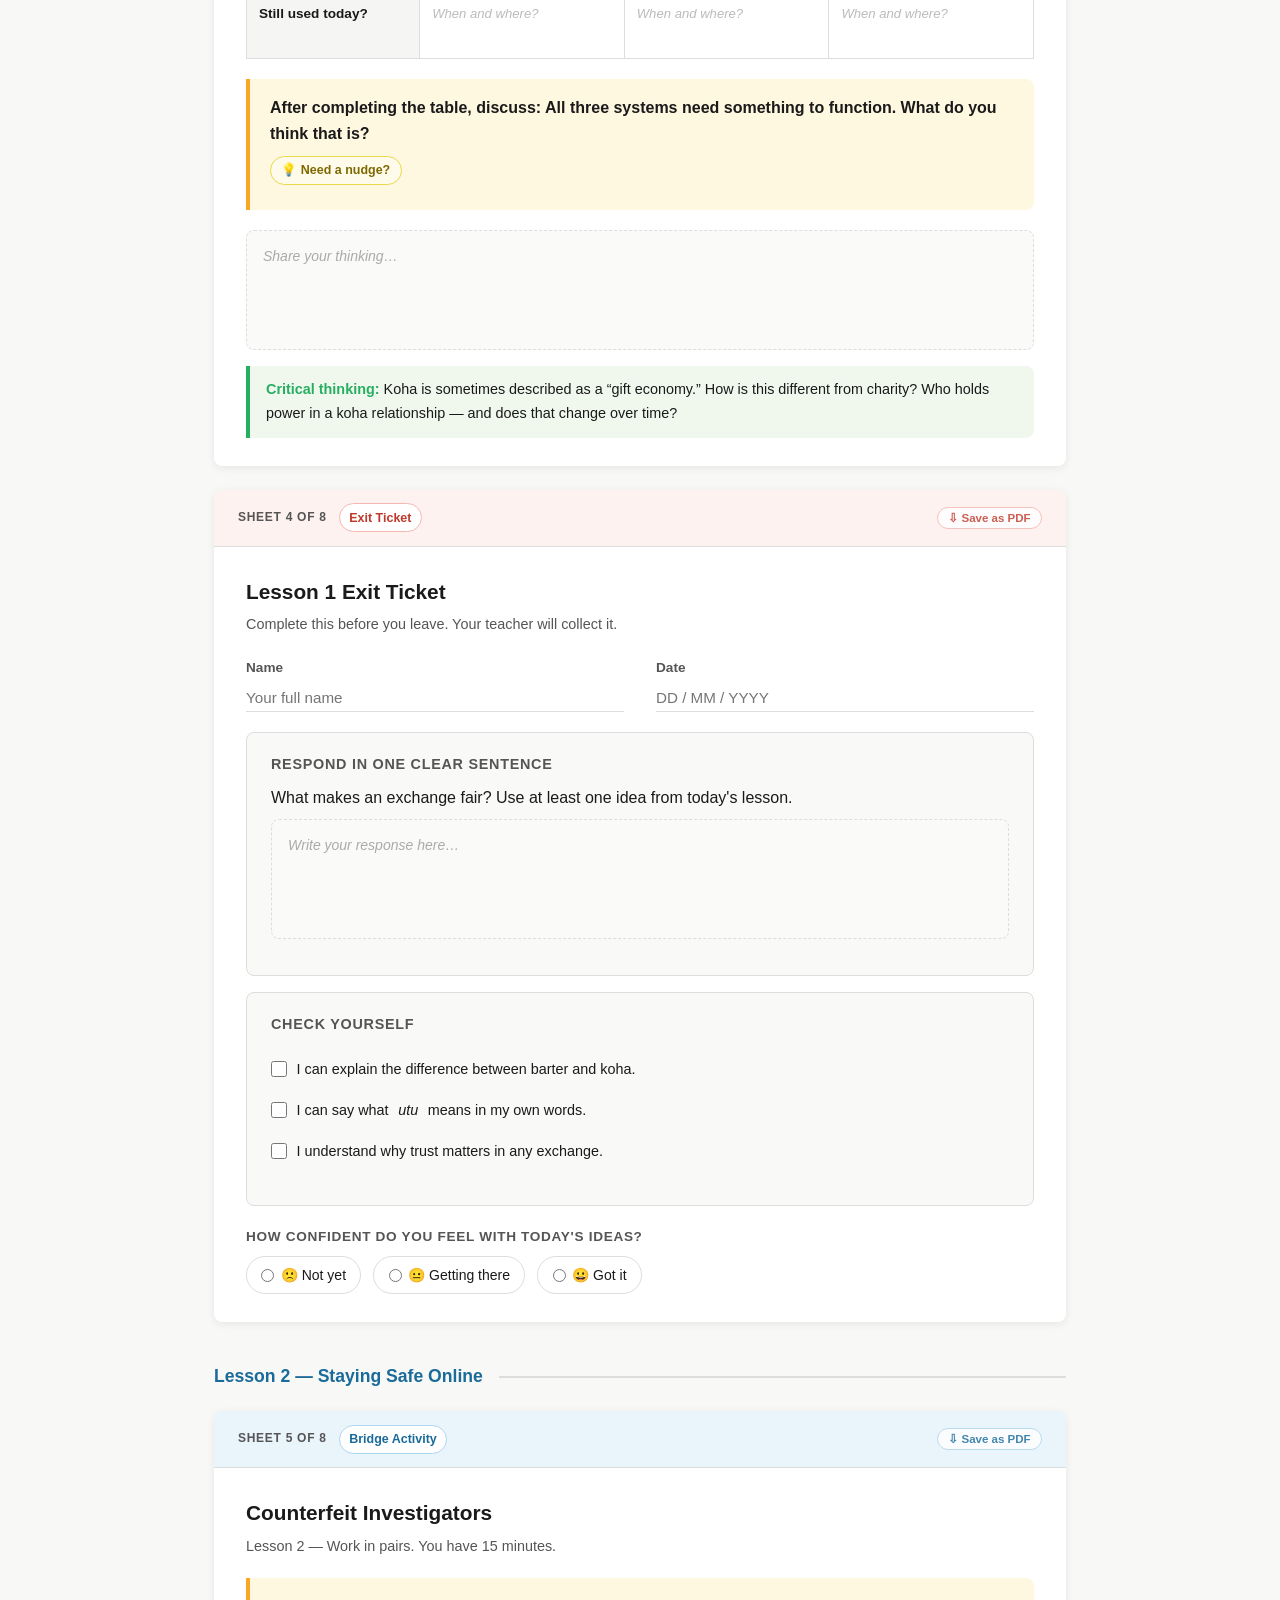
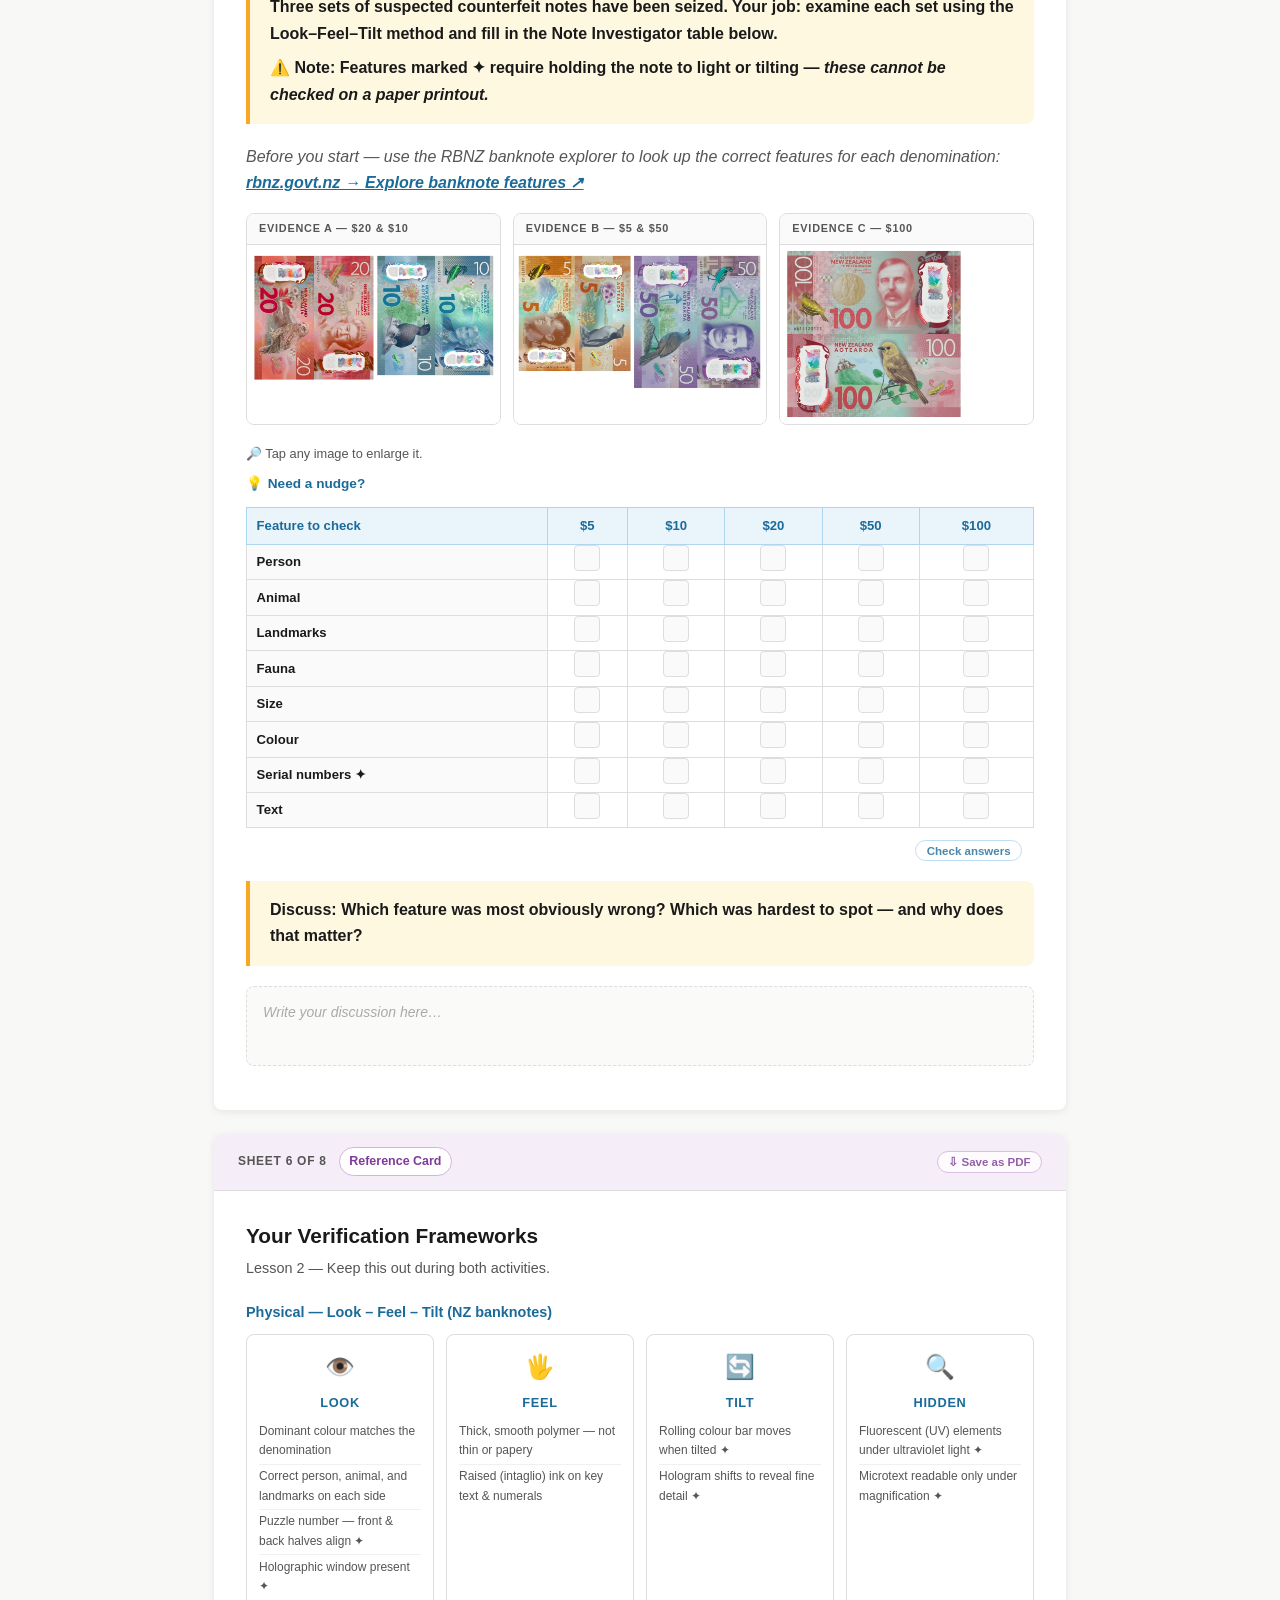
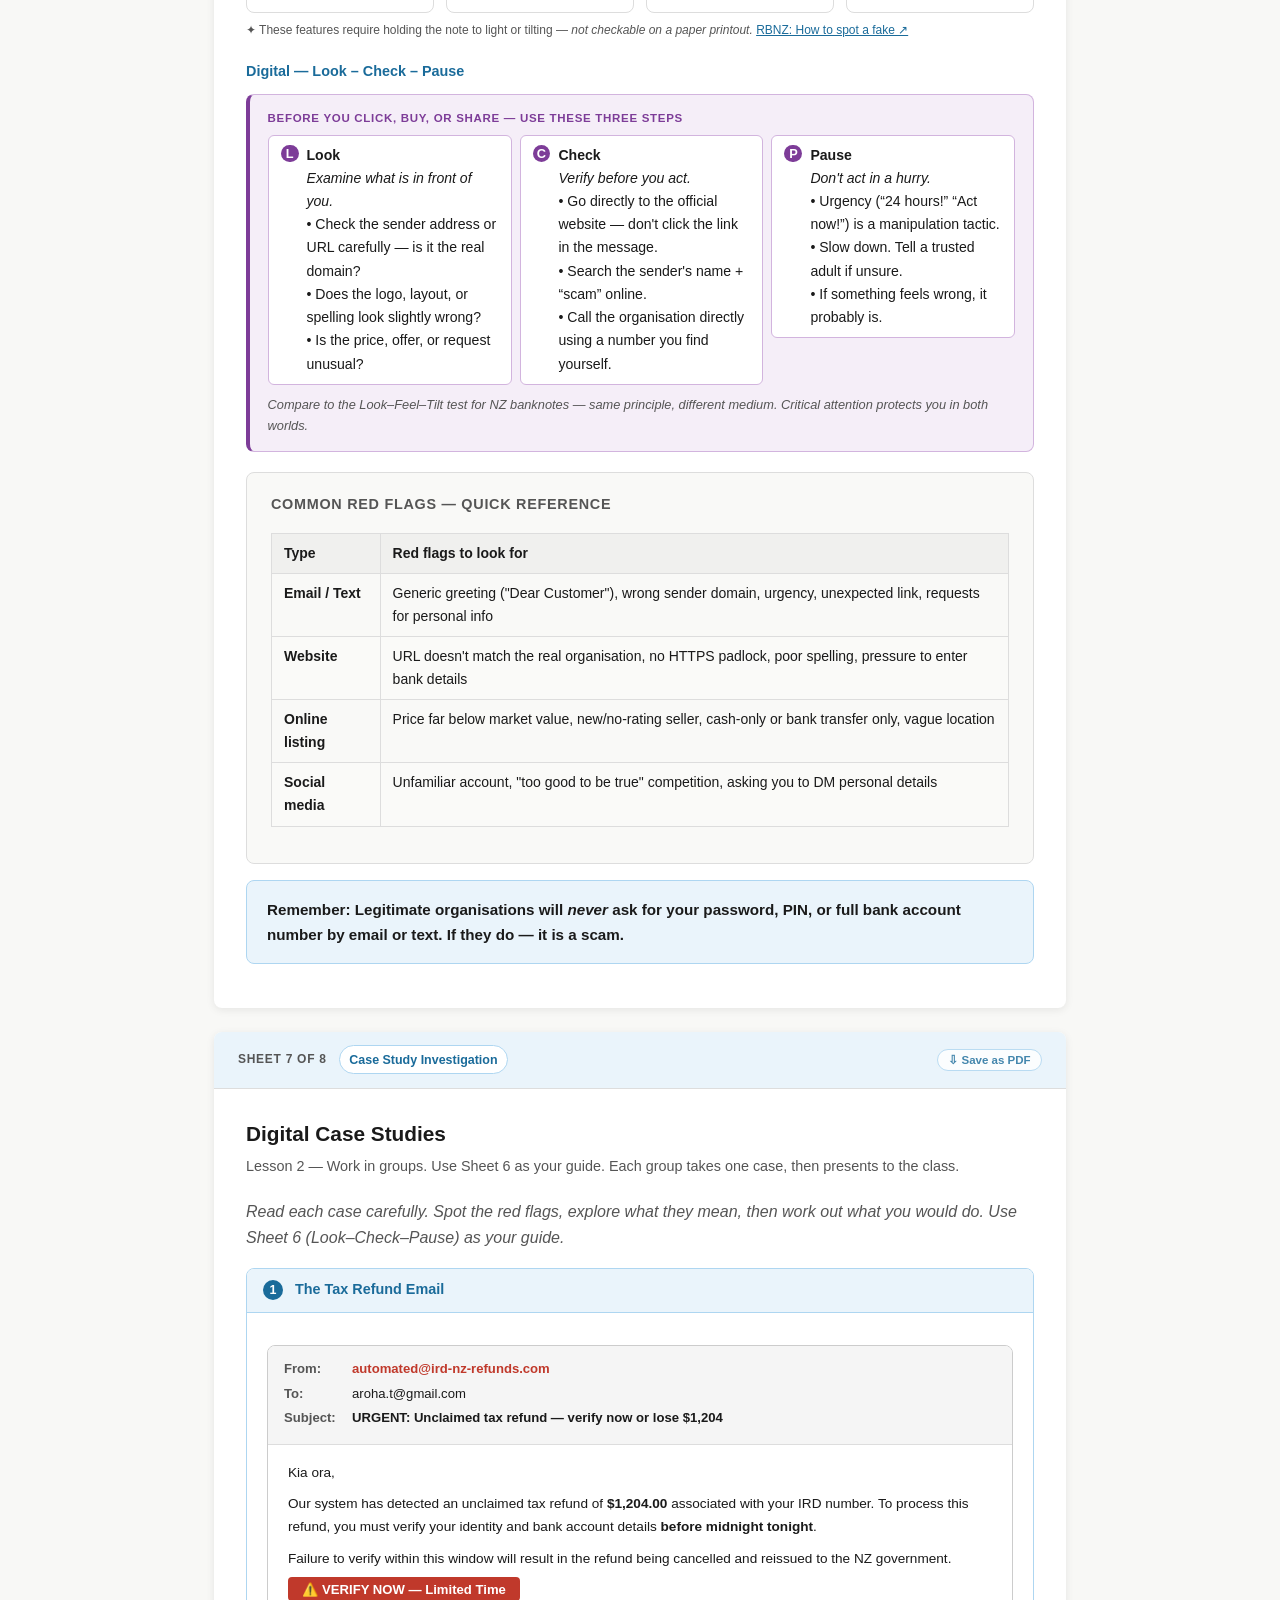
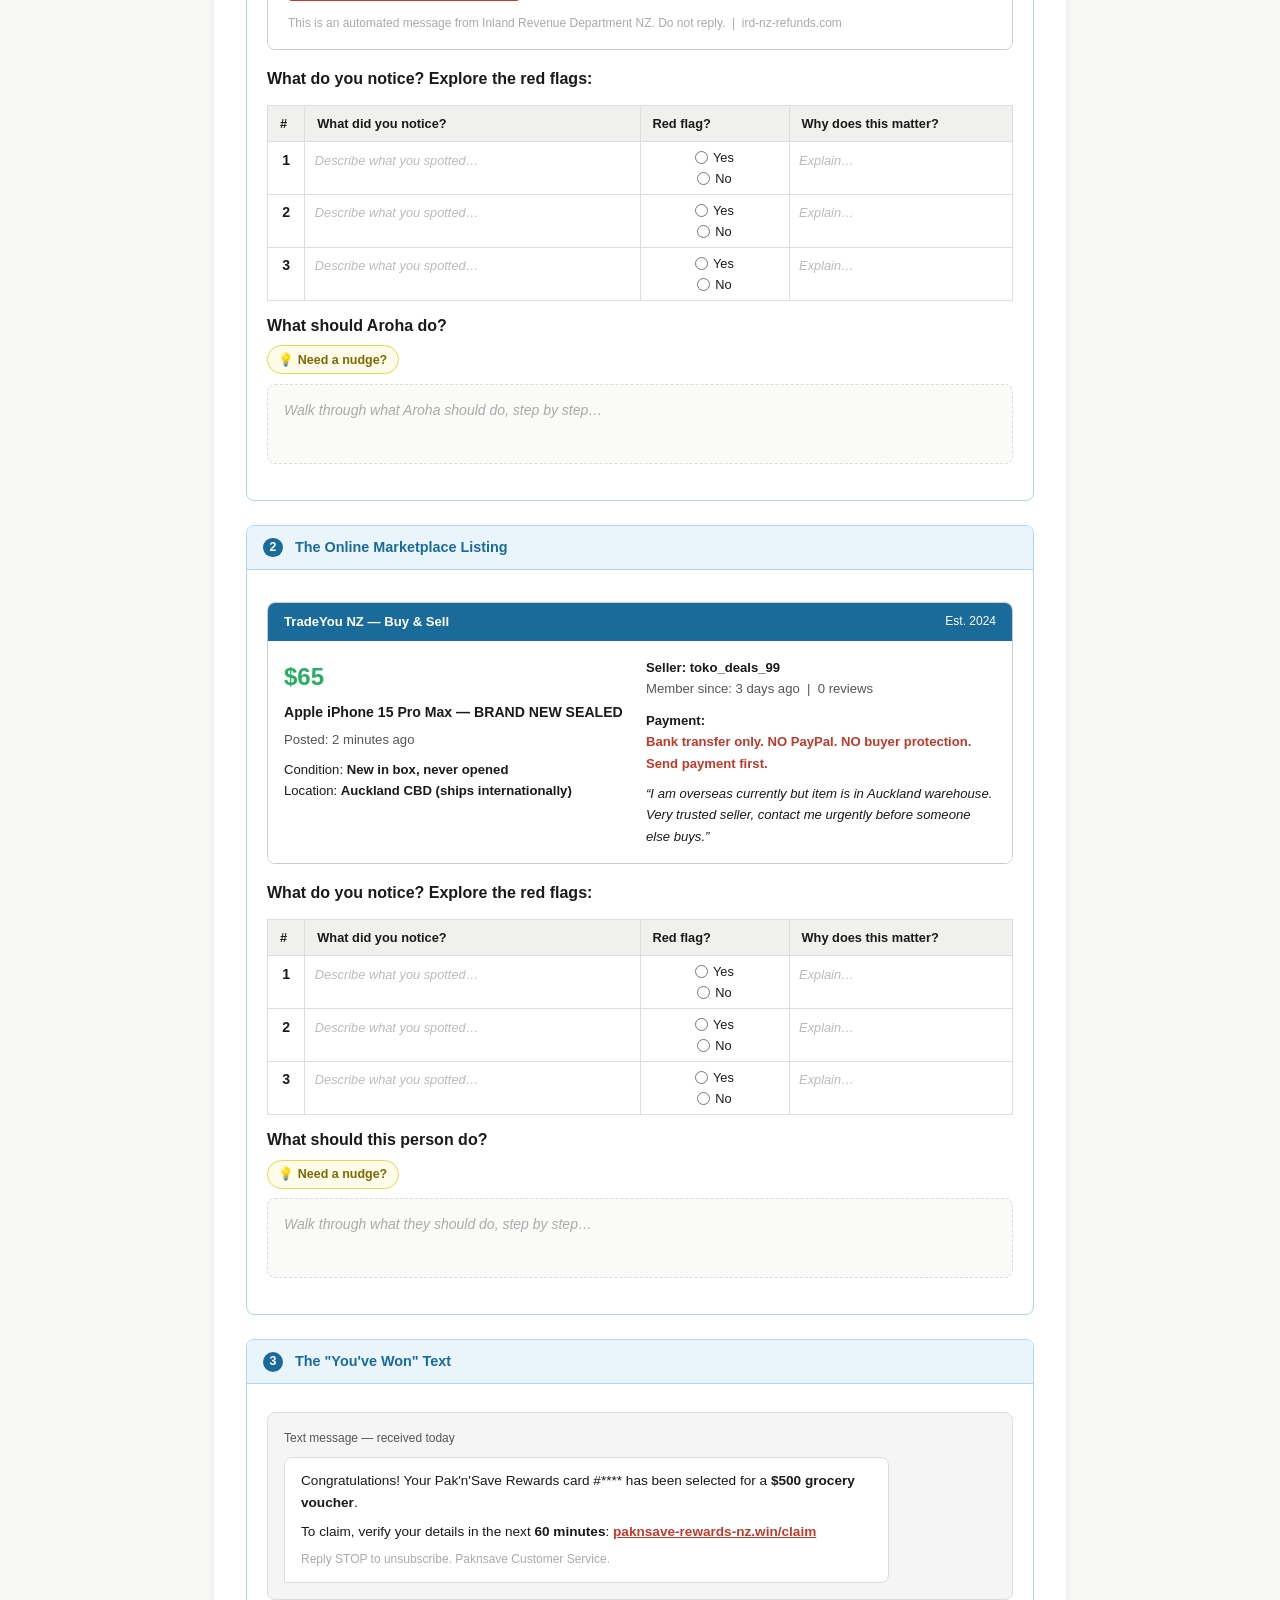
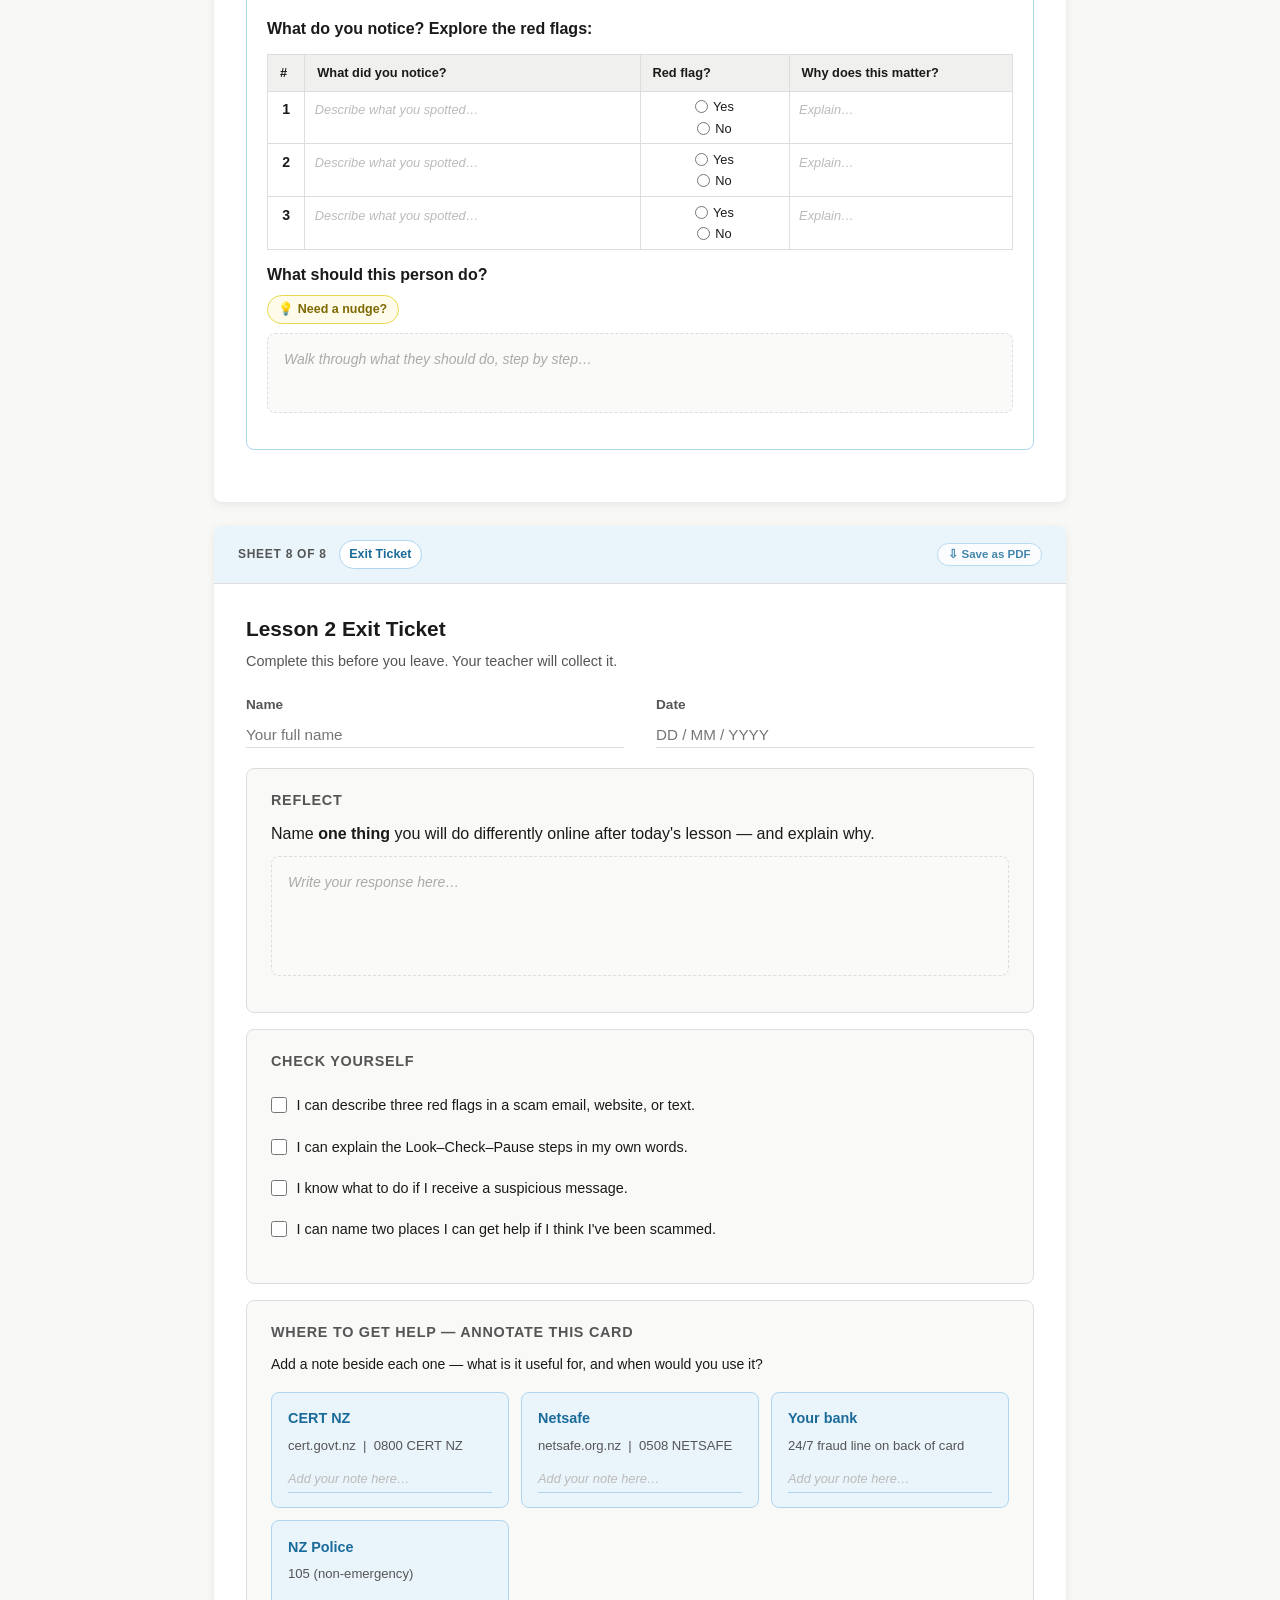
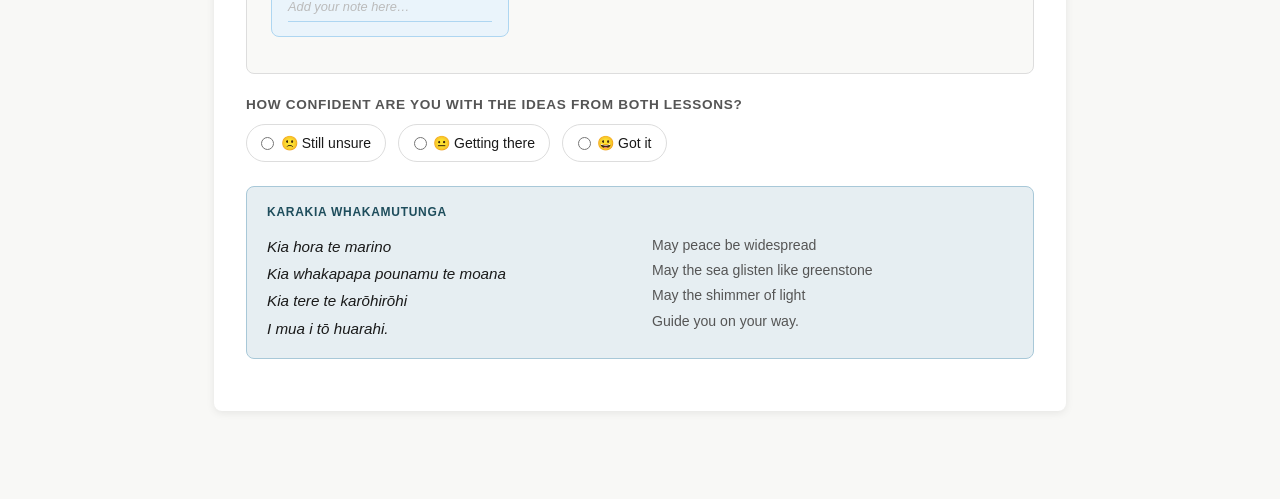
==== commit 5e9a3aac: "Fix cutout PDF layout: page breaks and body padding for print - Split trading tokens into 3 standalo" ====
--- a/index.html
+++ b/index.html
@@ -68,47 +68,16 @@
                         </div>
                     </div>
 
-                    <div class="whakataukī-box">
-                        <p class="whakataukī-maori">
-                            Ko t&#333; ringa ki ng&#257; r&#257;kau &#257; t&#333; t&#299;puna
-                        </p>
-                        <p class="whakataukī-english">
-                            Your hand to the tools of your ancestors
-                        </p>
-                    </div>
-
                     <div class="objectives">
                         <h2>Learning Objectives</h2>
                         <p>By the end of this sequence you will be able to:</p>
                         <ol>
-                            <li>
-                                Describe how barter, koha, and modern currency
-                                represent different systems of exchange and the
-                                values that underpin them.
-                            </li>
-                            <li>
-                                Explain what makes an exchange fair, drawing on
-                                evidence from the barter simulation and class
-                                discussion.
-                            </li>
-                            <li>
-                                Identify and explain te ao M&#257;ori concepts —
-                                koha, utu, manaakitanga — and connect them to
-                                exchange practices past and present.
-                            </li>
-                            <li>
-                                Recognise common online threats to financial
-                                safety, including phishing, scam websites, and
-                                fraudulent listings.
-                            </li>
-                            <li>
-                                Apply the Look–Check–Pause framework to evaluate
-                                digital communications and transactions.
-                            </li>
-                            <li>
-                                Know where to seek help if you encounter a
-                                suspicious or unsafe digital interaction.
-                            </li>
+                            <li>Describe barter, koha, and modern currency as different systems of exchange.</li>
+                            <li>Explain what makes an exchange fair, using evidence from the simulation.</li>
+                            <li>Connect koha, utu, and manaakitanga to exchange practices past and present.</li>
+                            <li>Recognise online threats including phishing, scam websites, and fraudulent listings.</li>
+                            <li>Apply the Look–Check–Pause framework to digital communications.</li>
+                            <li>Know where to get help if you encounter a suspicious digital interaction.</li>
                         </ol>
                     </div>
 
@@ -162,6 +131,13 @@
                         >
                             &#8681; Download full resource as PDF
                         </button>
+                        <button
+                            class="print-btn screen-only"
+                            data-sheet="cutouts"
+                            style="margin-top: 0.5rem"
+                        >
+                            &#9988; Download cutout resources as PDF
+                        </button>
                     </div>
                 </div>
             </section>
@@ -190,6 +166,15 @@
                         Lesson 1 &mdash; Keep this sheet out throughout the
                         lesson as a reference.
                     </p>
+
+                    <div class="whakataukī-box">
+                        <p class="whakataukī-maori">
+                            Ko t&#333; ringa ki ng&#257; r&#257;kau &#257; t&#333; t&#299;puna
+                        </p>
+                        <p class="whakataukī-english">
+                            Your hand to the tools of your ancestors
+                        </p>
+                    </div>
 
                     <div class="reference-strip">
                         <p class="reference-strip-label">Key Concepts</p>
@@ -598,6 +583,36 @@
                         How might koha or community obligation address this?
                     </div>
                 </div>
+            </section>
+
+            <!-- TRADING TOKENS — print supplement for Sheet 2 (Part A) -->
+            <section id="trading-tokens-a" class="print-supplement tt-section">
+                <div class="tt-page-header">
+                    <h1>Barter Simulation &mdash; Trading Tokens &nbsp;(Part A of 3)</h1>
+                    <p>Print on card stock if possible &nbsp;&middot;&nbsp; Cut along dashed lines &nbsp;&middot;&nbsp; Each group receives the tokens listed on their resource card</p>
+                </div>
+                <div class="tt-grid" id="tt-grid-a"></div>
+                <div class="tt-tally" id="tt-tally-a"></div>
+            </section>
+
+            <!-- TRADING TOKENS — print supplement (Part B) -->
+            <section id="trading-tokens-b" class="print-supplement tt-section">
+                <div class="tt-page-header">
+                    <h1>Barter Simulation &mdash; Trading Tokens &nbsp;(Part B of 3)</h1>
+                    <p>Print on card stock if possible &nbsp;&middot;&nbsp; Cut along dashed lines &nbsp;&middot;&nbsp; Each group receives the tokens listed on their resource card</p>
+                </div>
+                <div class="tt-grid" id="tt-grid-b"></div>
+                <div class="tt-tally" id="tt-tally-b"></div>
+            </section>
+
+            <!-- TRADING TOKENS — print supplement (Part C) -->
+            <section id="trading-tokens-c" class="print-supplement tt-section">
+                <div class="tt-page-header">
+                    <h1>Barter Simulation &mdash; Trading Tokens &nbsp;(Part C of 3)</h1>
+                    <p>Print on card stock if possible &nbsp;&middot;&nbsp; Cut along dashed lines &nbsp;&middot;&nbsp; Each group receives the tokens listed on their resource card</p>
+                </div>
+                <div class="tt-grid" id="tt-grid-c"></div>
+                <div class="tt-tally" id="tt-tally-c"></div>
             </section>
 
             <!-- ============================================================
@@ -1069,6 +1084,22 @@
                 </div>
             </section>
 
+            <!-- NOTE CUTOUTS — print supplement for Sheet 5 -->
+            <section id="note-cutouts" class="print-supplement">
+                <div class="cutout-sheet">
+                    <p class="cutout-label">&#9988; Evidence Set A &mdash; $20 &amp; $10 &nbsp;|&nbsp; Print at 100% scale for life-sized notes</p>
+                    <img src="note-fake-1.png" alt="Fake $20 and $10 notes" class="cutout-img">
+                </div>
+                <div class="cutout-sheet">
+                    <p class="cutout-label">&#9988; Evidence Set B &mdash; $5 &amp; $50 &nbsp;|&nbsp; Print at 100% scale for life-sized notes</p>
+                    <img src="note-fake-2.png" alt="Fake $5 and $50 notes" class="cutout-img">
+                </div>
+                <div class="cutout-sheet">
+                    <p class="cutout-label">&#9988; Evidence Set C &mdash; $100 &nbsp;|&nbsp; Print at 100% scale for life-sized notes</p>
+                    <img src="note-fake-3.png" alt="Fake $100 note" class="cutout-img">
+                </div>
+            </section>
+
             <!-- ============================================================
        SHEET 6 — Look–Check–Pause Reference Card
        ============================================================ -->
@@ -2192,22 +2223,43 @@
 
         <script>
             (function () {
+                var supplements = {};
                 document.querySelectorAll(".print-btn").forEach(function (btn) {
                     btn.addEventListener("click", function () {
                         if (btn.dataset.sheet === "all") {
                             document.body.classList.add("print-all");
                             window.print();
                             document.body.classList.remove("print-all");
+                        } else if (btn.dataset.sheet === "cutouts") {
+                            var cutoutIds = ['trading-tokens-a', 'trading-tokens-b', 'trading-tokens-c', 'note-cutouts'];
+                            var cutoutEls = cutoutIds.map(function (id) { return document.getElementById(id); }).filter(Boolean);
+                            cutoutEls.forEach(function (el, i) {
+                                el.classList.add("print-target");
+                                if (i > 0) el.style.breakBefore = 'page';
+                            });
+                            document.body.classList.add("print-one");
+                            var savedPadding = document.body.style.padding;
+                            document.body.style.padding = '0';
+                            window.print();
+                            document.body.style.padding = savedPadding;
+                            document.body.classList.remove("print-one");
+                            cutoutEls.forEach(function (el, i) {
+                                el.classList.remove("print-target");
+                                if (i > 0) el.style.breakBefore = '';
+                            });
                         } else {
-                            var target = document.getElementById(
-                                btn.dataset.sheet,
-                            );
+                            var target = document.getElementById(btn.dataset.sheet);
                             if (!target) return;
+                            var extras = (supplements[btn.dataset.sheet] || [])
+                                .map(function (id) { return document.getElementById(id); })
+                                .filter(Boolean);
                             target.classList.add("print-target");
+                            extras.forEach(function (el) { el.classList.add("print-target"); });
                             document.body.classList.add("print-one");
                             window.print();
                             document.body.classList.remove("print-one");
                             target.classList.remove("print-target");
+                            extras.forEach(function (el) { el.classList.remove("print-target"); });
                         }
                     });
                 });
@@ -2243,6 +2295,71 @@
                 document.addEventListener('keydown', function (e) {
                     if (e.key === 'Escape') closeLightbox();
                 });
+            })();
+
+            /* ── Trading tokens ── */
+            (function () {
+                var svgs = {
+                    kaimoana: '<svg viewBox="0 0 120 120" xmlns="http://www.w3.org/2000/svg"><g transform="translate(6,18) rotate(-10)"><ellipse cx="36" cy="14" rx="28" ry="11" fill="#2471a3"/><polygon points="64,14 80,6 80,22" fill="#1a5276"/><circle cx="16" cy="11" r="3.2" fill="white"/><circle cx="16" cy="11" r="1.5" fill="#0d2f45"/><path d="M38,6 Q48,4 56,8" stroke="#5dade2" stroke-width="1.4" fill="none"/><path d="M38,22 Q48,24 56,20" stroke="#5dade2" stroke-width="1.4" fill="none"/></g><g transform="translate(12,50) rotate(7)"><ellipse cx="32" cy="12" rx="25" ry="10" fill="#1a6fa0"/><polygon points="57,12 72,5 72,19" fill="#154e78"/><circle cx="14" cy="10" r="2.8" fill="white"/><circle cx="14" cy="10" r="1.2" fill="#0d2f45"/><path d="M34,5 Q43,3 50,7" stroke="#7fb3d3" stroke-width="1.3" fill="none"/></g><g transform="translate(4,80) rotate(-5)"><ellipse cx="34" cy="12" rx="27" ry="10" fill="#5b9fc2"/><polygon points="61,12 76,5 76,19" fill="#2471a3"/><circle cx="15" cy="10" r="2.8" fill="white"/><circle cx="15" cy="10" r="1.2" fill="#0d2f45"/></g><path d="M8,110 Q35,106 60,110 Q85,114 112,110" stroke="#aed6f1" stroke-width="1.5" fill="none" opacity="0.45"/></svg>',
+                    kumara:   '<svg viewBox="0 0 120 120" xmlns="http://www.w3.org/2000/svg"><path d="M22,92 Q18,74 20,56 Q22,40 60,37 Q98,40 100,56 Q102,74 98,92 Z" fill="#c9a35a" stroke="#7d5a0a" stroke-width="2"/><path d="M21,74 Q60,70 99,74" stroke="#7d5a0a" stroke-width="1.2" fill="none" opacity="0.55"/><path d="M20,63 Q60,59 100,63" stroke="#7d5a0a" stroke-width="1.2" fill="none" opacity="0.55"/><path d="M21,52 Q60,48 99,52" stroke="#7d5a0a" stroke-width="1.2" fill="none" opacity="0.45"/><line x1="38" y1="38" x2="30" y2="91" stroke="#7d5a0a" stroke-width="1" opacity="0.3"/><line x1="60" y1="37" x2="60" y2="92" stroke="#7d5a0a" stroke-width="1" opacity="0.3"/><line x1="82" y1="38" x2="90" y2="91" stroke="#7d5a0a" stroke-width="1" opacity="0.3"/><ellipse cx="60" cy="92" rx="38" ry="8" fill="#c9a35a" stroke="#7d5a0a" stroke-width="2"/><ellipse cx="42" cy="66" rx="17" ry="10" fill="#a93226" stroke="#7b2119" stroke-width="1.5" transform="rotate(-18,42,66)"/><ellipse cx="66" cy="61" rx="16" ry="9.5" fill="#c0392b" stroke="#922b21" stroke-width="1.5" transform="rotate(12,66,61)"/><ellipse cx="54" cy="50" rx="14" ry="8.5" fill="#a93226" stroke="#7b2119" stroke-width="1.5" transform="rotate(-5,54,50)"/></svg>',
+                    pounamu:  '<svg viewBox="0 0 120 120" xmlns="http://www.w3.org/2000/svg"><defs><radialGradient id="jade" cx="38%" cy="32%" r="62%"><stop offset="0%" stop-color="#a9dfbf"/><stop offset="35%" stop-color="#27ae60"/><stop offset="75%" stop-color="#1e8449"/><stop offset="100%" stop-color="#0b5c2e"/></radialGradient></defs><path d="M42,22 Q28,18 20,32 Q12,46 16,64 Q20,80 32,90 Q46,100 62,98 Q78,96 88,84 Q98,70 96,54 Q94,38 82,28 Q70,18 54,20 Q48,21 42,22 Z" fill="url(#jade)" stroke="#0b5c2e" stroke-width="2"/><path d="M36,38 Q52,32 68,40 Q80,48 78,64" stroke="#145a32" stroke-width="1.5" fill="none" opacity="0.45" stroke-linecap="round"/><path d="M26,56 Q40,50 58,54 Q70,58 72,70" stroke="#1d8348" stroke-width="1" fill="none" opacity="0.35" stroke-linecap="round"/><path d="M30,72 Q44,68 56,74" stroke="#145a32" stroke-width="1" fill="none" opacity="0.3"/><circle cx="56" cy="30" r="4" fill="#0a3d1f" stroke="#0b5c2e" stroke-width="1"/><circle cx="56" cy="30" r="1.8" fill="#d5f5e3" opacity="0.5"/><ellipse cx="40" cy="40" rx="10" ry="6" fill="white" opacity="0.22" transform="rotate(-30,40,40)"/><path d="M30,38 Q38,34 44,40" stroke="white" stroke-width="1.5" fill="none" opacity="0.3" stroke-linecap="round"/></svg>',
+                    mata:     '<svg viewBox="0 0 120 120" xmlns="http://www.w3.org/2000/svg"><defs><radialGradient id="obs" cx="32%" cy="28%" r="68%"><stop offset="0%" stop-color="#7f8c8d"/><stop offset="45%" stop-color="#2c3e50"/><stop offset="100%" stop-color="#17202a"/></radialGradient></defs><path d="M60,12 L88,30 L96,55 L90,76 L74,92 L52,94 L32,84 L22,64 L24,42 L40,26 Z" fill="url(#obs)" stroke="#5d6d7e" stroke-width="1.5"/><path d="M60,12 Q74,32 80,54 Q84,72 74,92" stroke="#7f8c8d" stroke-width="0.8" fill="none" opacity="0.45"/><path d="M60,12 Q46,30 38,52 Q32,68 32,84" stroke="#7f8c8d" stroke-width="0.8" fill="none" opacity="0.45"/><path d="M40,26 Q60,36 96,55" stroke="#aab7b8" stroke-width="0.7" fill="none" opacity="0.35"/><path d="M24,42 Q52,50 96,55" stroke="#aab7b8" stroke-width="0.6" fill="none" opacity="0.25"/><path d="M22,64 Q46,66 90,76" stroke="#aab7b8" stroke-width="0.6" fill="none" opacity="0.25"/><path d="M48,18 Q66,24 74,38" stroke="white" stroke-width="2.2" fill="none" opacity="0.28" stroke-linecap="round"/><path d="M42,28 Q52,32 58,42" stroke="white" stroke-width="1.5" fill="none" opacity="0.18" stroke-linecap="round"/><line x1="88" y1="30" x2="96" y2="55" stroke="white" stroke-width="1.2" opacity="0.35"/></svg>',
+                    harakeke: '<svg viewBox="0 0 120 120" xmlns="http://www.w3.org/2000/svg"><path d="M58,72 Q24,54 10,22" stroke="#1a5e35" stroke-width="7" fill="none" stroke-linecap="round"/><path d="M62,72 Q96,52 110,20" stroke="#1a5e35" stroke-width="7" fill="none" stroke-linecap="round"/><path d="M56,70 Q18,58 8,38" stroke="#229954" stroke-width="6.5" fill="none" stroke-linecap="round"/><path d="M64,70 Q102,56 112,36" stroke="#229954" stroke-width="6.5" fill="none" stroke-linecap="round"/><path d="M57,68 Q40,46 34,14" stroke="#27ae60" stroke-width="7" fill="none" stroke-linecap="round"/><path d="M60,66 Q60,36 56,8" stroke="#2ecc71" stroke-width="8" fill="none" stroke-linecap="round"/><path d="M63,68 Q80,46 86,14" stroke="#27ae60" stroke-width="7" fill="none" stroke-linecap="round"/><path d="M56,70 Q40,50 35,18" stroke="#a9dfbf" stroke-width="1.5" fill="none" opacity="0.55" stroke-linecap="round"/><path d="M60,66 Q60,38 57,10" stroke="#a9dfbf" stroke-width="1.5" fill="none" opacity="0.55" stroke-linecap="round"/><path d="M64,68 Q80,50 84,18" stroke="#a9dfbf" stroke-width="1.5" fill="none" opacity="0.55" stroke-linecap="round"/><rect x="44" y="72" width="32" height="10" rx="5" fill="#7d5a0a" stroke="#5a3d06" stroke-width="1.5"/><path d="M46,76 Q60,82 74,76" stroke="#5a3d06" stroke-width="1.5" fill="none"/><rect x="53" y="82" width="14" height="28" rx="5" fill="#3d6b30" stroke="#2c4f22" stroke-width="1.5"/></svg>',
+                    huahua:   '<svg viewBox="0 0 120 120" xmlns="http://www.w3.org/2000/svg"><rect x="54" y="72" width="14" height="34" rx="7" fill="#e8d5a3" stroke="#b8935a" stroke-width="2"/><ellipse cx="61" cy="72" rx="10" ry="7" fill="#e8d5a3" stroke="#b8935a" stroke-width="2"/><ellipse cx="61" cy="106" rx="9" ry="6.5" fill="#e8d5a3" stroke="#b8935a" stroke-width="2"/><ellipse cx="61" cy="54" rx="28" ry="24" fill="#c0392b" stroke="#922b21" stroke-width="2.5"/><ellipse cx="50" cy="42" rx="13" ry="9" fill="#e74c3c" opacity="0.5" transform="rotate(-20,50,42)"/><path d="M40,42 Q55,36 72,44" stroke="#7b241c" stroke-width="1.2" fill="none" opacity="0.5" stroke-linecap="round"/><path d="M38,52 Q55,46 76,54" stroke="#7b241c" stroke-width="1.2" fill="none" opacity="0.45" stroke-linecap="round"/><path d="M42,62 Q58,58 76,64" stroke="#7b241c" stroke-width="1" fill="none" opacity="0.35" stroke-linecap="round"/><ellipse cx="46" cy="44" rx="7" ry="5" fill="white" opacity="0.18" transform="rotate(-25,46,44)"/></svg>'
+                };
+                var tokenSets = {
+                    a: [
+                        { key:'kaimoana', accent:'#1a5276', maori:'Kaimoana',   english:'Seafood \u00b7 1 bundle',            count:4 },
+                        { key:'kumara',   accent:'#935e0a', maori:'K\u016bmara', english:'Sweet potato \u00b7 1 basket',       count:5 }
+                    ],
+                    b: [
+                        { key:'pounamu',  accent:'#0e6b38', maori:'Pounamu',    english:'Greenstone \u00b7 1 piece',           count:2 },
+                        { key:'mata',     accent:'#4a4235', maori:'Mat\u0101',   english:'Obsidian \u00b7 1 piece',             count:6 },
+                        { key:'harakeke', accent:'#2d5a27', maori:'Harakeke',   english:'Flax \u00b7 1 bundle',                count:1 }
+                    ],
+                    c: [
+                        { key:'harakeke', accent:'#2d5a27', maori:'Harakeke',   english:'Flax \u00b7 1 bundle',                count:3 },
+                        { key:'huahua',   accent:'#a93226', maori:'Huahua',     english:'Preserved kerer\u016b \u00b7 1 kete', count:3 }
+                    ]
+                };
+
+                function renderTokens(tokens, gridId, tallyId) {
+                    var grid = document.getElementById(gridId);
+                    if (!grid) return;
+                    var rendered = 0;
+                    tokens.forEach(function (t) {
+                        for (var i = 0; i < t.count; i++) {
+                            var d = document.createElement('div');
+                            d.className = 'token';
+                            d.style.setProperty('--accent', t.accent);
+                            d.innerHTML = '<div class="token-inner">'
+                                + '<div class="token-header">' + t.maori + '</div>'
+                                + '<div class="token-art">' + svgs[t.key] + '</div>'
+                                + '<div class="token-footer">'
+                                + '<div class="tt-maori">' + t.maori + '</div>'
+                                + '<div class="tt-english">' + t.english + '</div>'
+                                + '</div></div>';
+                            grid.appendChild(d);
+                            rendered++;
+                        }
+                    });
+                    var fill = (3 - (rendered % 3)) % 3;
+                    for (var i = 0; i < fill; i++) {
+                        var d = document.createElement('div');
+                        d.className = 'token spare';
+                        d.style.opacity = '0.2';
+                        d.innerHTML = '<div class="token-inner"><span class="spare-label">&#9988;</span></div>';
+                        grid.appendChild(d);
+                    }
+                    var total = tokens.reduce(function (s, t) { return s + t.count; }, 0);
+                    document.getElementById(tallyId).textContent =
+                        tokens.map(function (t) { return t.maori + ' \u00d7' + t.count; }).join('  \u00b7  ')
+                        + '  \u2014  ' + total + ' tokens';
+                }
+
+                renderTokens(tokenSets.a, 'tt-grid-a', 'tt-tally-a');
+                renderTokens(tokenSets.b, 'tt-grid-b', 'tt-tally-b');
+                renderTokens(tokenSets.c, 'tt-grid-c', 'tt-tally-c');
             })();
 
             /* ── Note Investigator: Check answers ── */
--- a/style.css
+++ b/style.css
@@ -933,6 +933,142 @@
 
 .evidence-card img:hover { opacity: 0.85; }
 
+/* ── Print supplements (trading tokens, note cutouts) ── */
+.print-supplement { display: none; }
+body.print-all .print-supplement { display: block; break-before: page; page-break-before: always; }
+
+/* ── Trading tokens (.tt-section) ── */
+.tt-section {
+  font-family: Georgia, serif;
+}
+.tt-section .tt-page-header {
+  text-align: center;
+  margin-bottom: 4mm;
+  font-family: 'Helvetica Neue', Arial, sans-serif;
+}
+.tt-section .tt-page-header h1 {
+  font-size: 12pt;
+  color: #1e4d5c;
+  font-weight: 600;
+  letter-spacing: 0.04em;
+  margin-bottom: 1.5mm;
+}
+.tt-section .tt-page-header p { font-size: 8pt; color: #888; }
+.tt-section .tt-grid {
+  display: grid;
+  grid-template-columns: repeat(3, 1fr);
+  width: 100%;
+  margin: 0 auto;
+}
+.tt-section .token {
+  width: 100%;
+  height: 80mm;
+  border: 1px dashed #c0c0c0;
+  padding: 2.5mm;
+  background: white;
+  display: flex;
+}
+.tt-section .token-inner {
+  width: 100%;
+  border: 2px solid var(--accent, #888);
+  border-radius: 3.5mm;
+  display: flex;
+  flex-direction: column;
+  align-items: center;
+  overflow: hidden;
+}
+.tt-section .token-header {
+  width: 100%;
+  background: var(--accent, #888);
+  color: white;
+  text-align: center;
+  padding: 2mm 2mm 1.5mm;
+  font-family: 'Helvetica Neue', Arial, sans-serif;
+  font-size: 7.5pt;
+  font-weight: 700;
+  letter-spacing: 0.1em;
+  text-transform: uppercase;
+}
+.tt-section .token-art {
+  flex: 1;
+  display: flex;
+  align-items: center;
+  justify-content: center;
+  padding: 1mm;
+}
+.tt-section .token-art svg { width: 46mm; height: 46mm; }
+.tt-section .token-footer {
+  width: 100%;
+  border-top: 1.5px solid rgba(0,0,0,0.12);
+  padding: 2mm 2mm 2.5mm;
+  text-align: center;
+}
+.tt-section .tt-maori {
+  font-style: italic;
+  font-size: 9pt;
+  font-weight: bold;
+  color: var(--accent, #555);
+  line-height: 1.2;
+}
+.tt-section .tt-english {
+  font-family: 'Helvetica Neue', Arial, sans-serif;
+  font-size: 7pt;
+  color: #777;
+  margin-top: 0.8mm;
+}
+.tt-section .spare .token-inner {
+  border: 1.5px dashed #ccc;
+  align-items: center;
+  justify-content: center;
+}
+.tt-section .spare-label { font-family: Arial, sans-serif; font-size: 8pt; color: #bbb; }
+.tt-section .tt-tally {
+  text-align: center;
+  font-family: Arial, sans-serif;
+  font-size: 7.5pt;
+  color: #aaa;
+  padding: 3mm 0 2mm;
+  width: 100%;
+  margin: 0 auto;
+  border-top: 0.5px solid #ddd;
+}
+@media print {
+  .tt-section * { -webkit-print-color-adjust: exact; print-color-adjust: exact; }
+}
+
+/* ── Note cutout sheets (#note-cutouts) ── */
+@media print {
+  #note-cutouts { display: block; }
+  .cutout-sheet + .cutout-sheet { break-before: page; page-break-before: always; }
+
+  .cutout-sheet {
+    display: flex;
+    flex-direction: column;
+    align-items: center;
+    justify-content: center;
+    max-width: 100%;
+    margin: 0 auto;
+    padding: 8mm 0;
+    box-sizing: border-box;
+  }
+
+  .cutout-label {
+    font-size: 9pt;
+    color: #666;
+    margin-bottom: 6mm;
+    text-align: center;
+  }
+
+  .cutout-img {
+    width: 100%;
+    height: auto;
+    display: block;
+    border: 1.5px dashed #aaa;
+    -webkit-print-color-adjust: exact;
+    print-color-adjust: exact;
+  }
+}
+
 /* ── Lightbox ── */
 .lightbox-overlay {
   display: none;
@@ -1447,16 +1583,18 @@
 
 /* ── Print / Save as PDF ── */
 @media print {
-  @page { size: A4; margin: 1.8cm 1.5cm; }
+  @page { size: A4; margin: 0; }
+  body { padding: 1.5cm; box-sizing: border-box; }
 
   /* Print one sheet */
   body.print-one > *:not(main) { display: none !important; }
   body.print-one main > section:not(.print-target),
   body.print-one main > .lesson-divider { display: none !important; }
-  .print-target { display: block !important; break-after: avoid; }
+  .print-target { display: block !important; }
 
   /* Print all */
   body.print-all nav { display: none !important; }
+  body.print-all .sheet { break-before: page; page-break-before: always; }
   body.print-all .lesson-divider { break-before: page; }
 
   /* Strip interactive chrome */
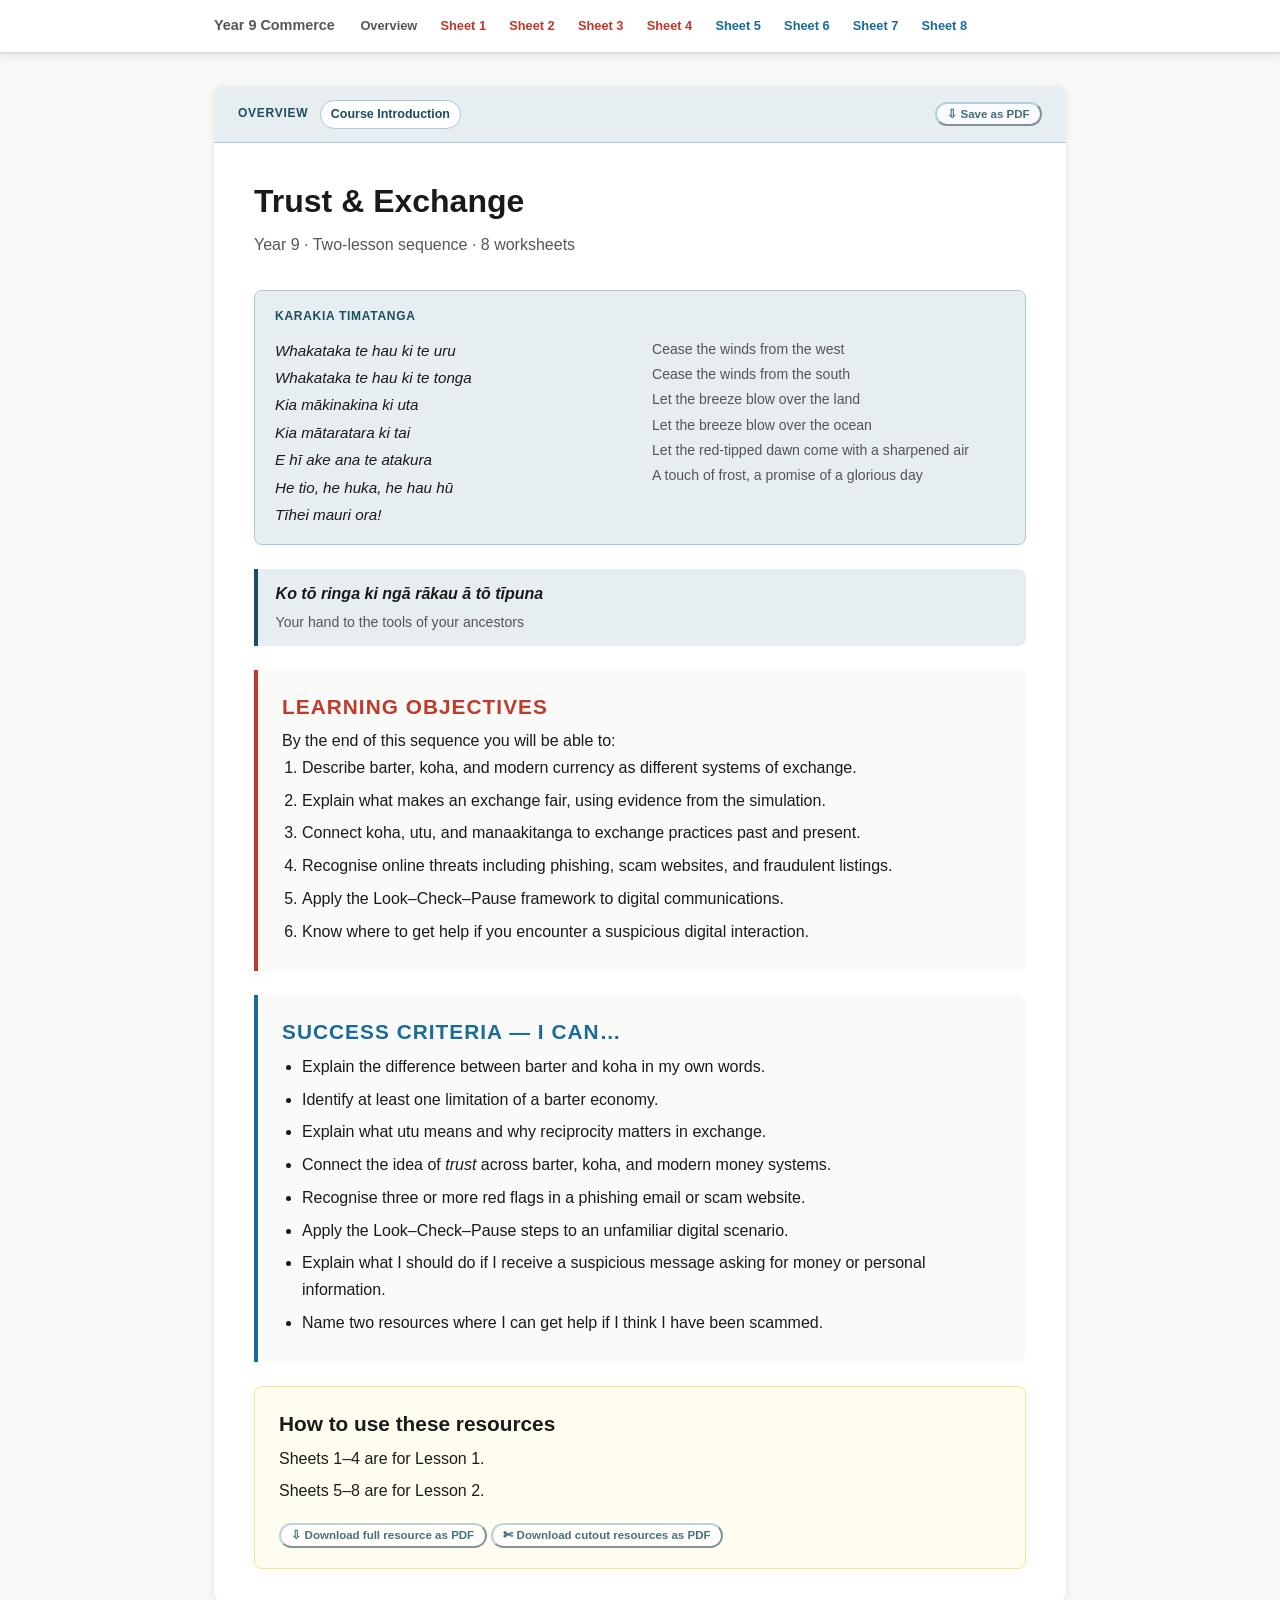
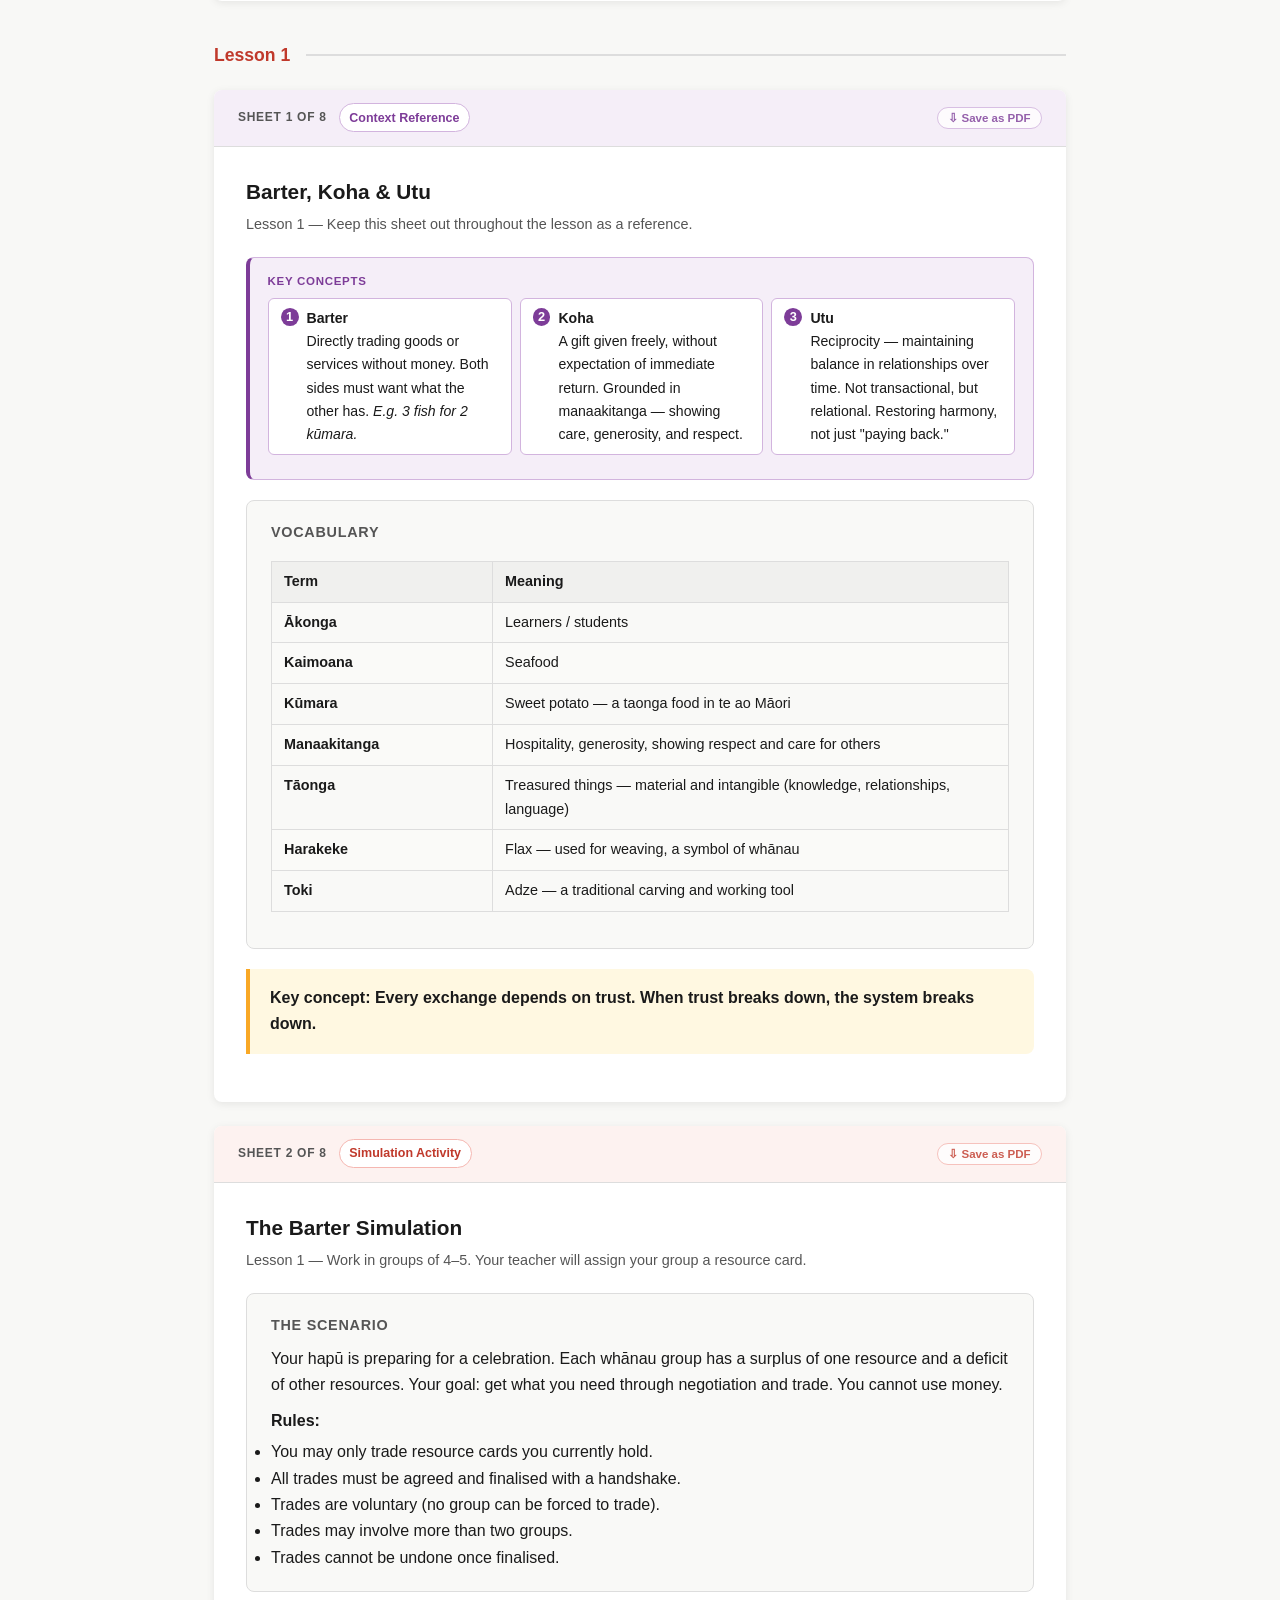
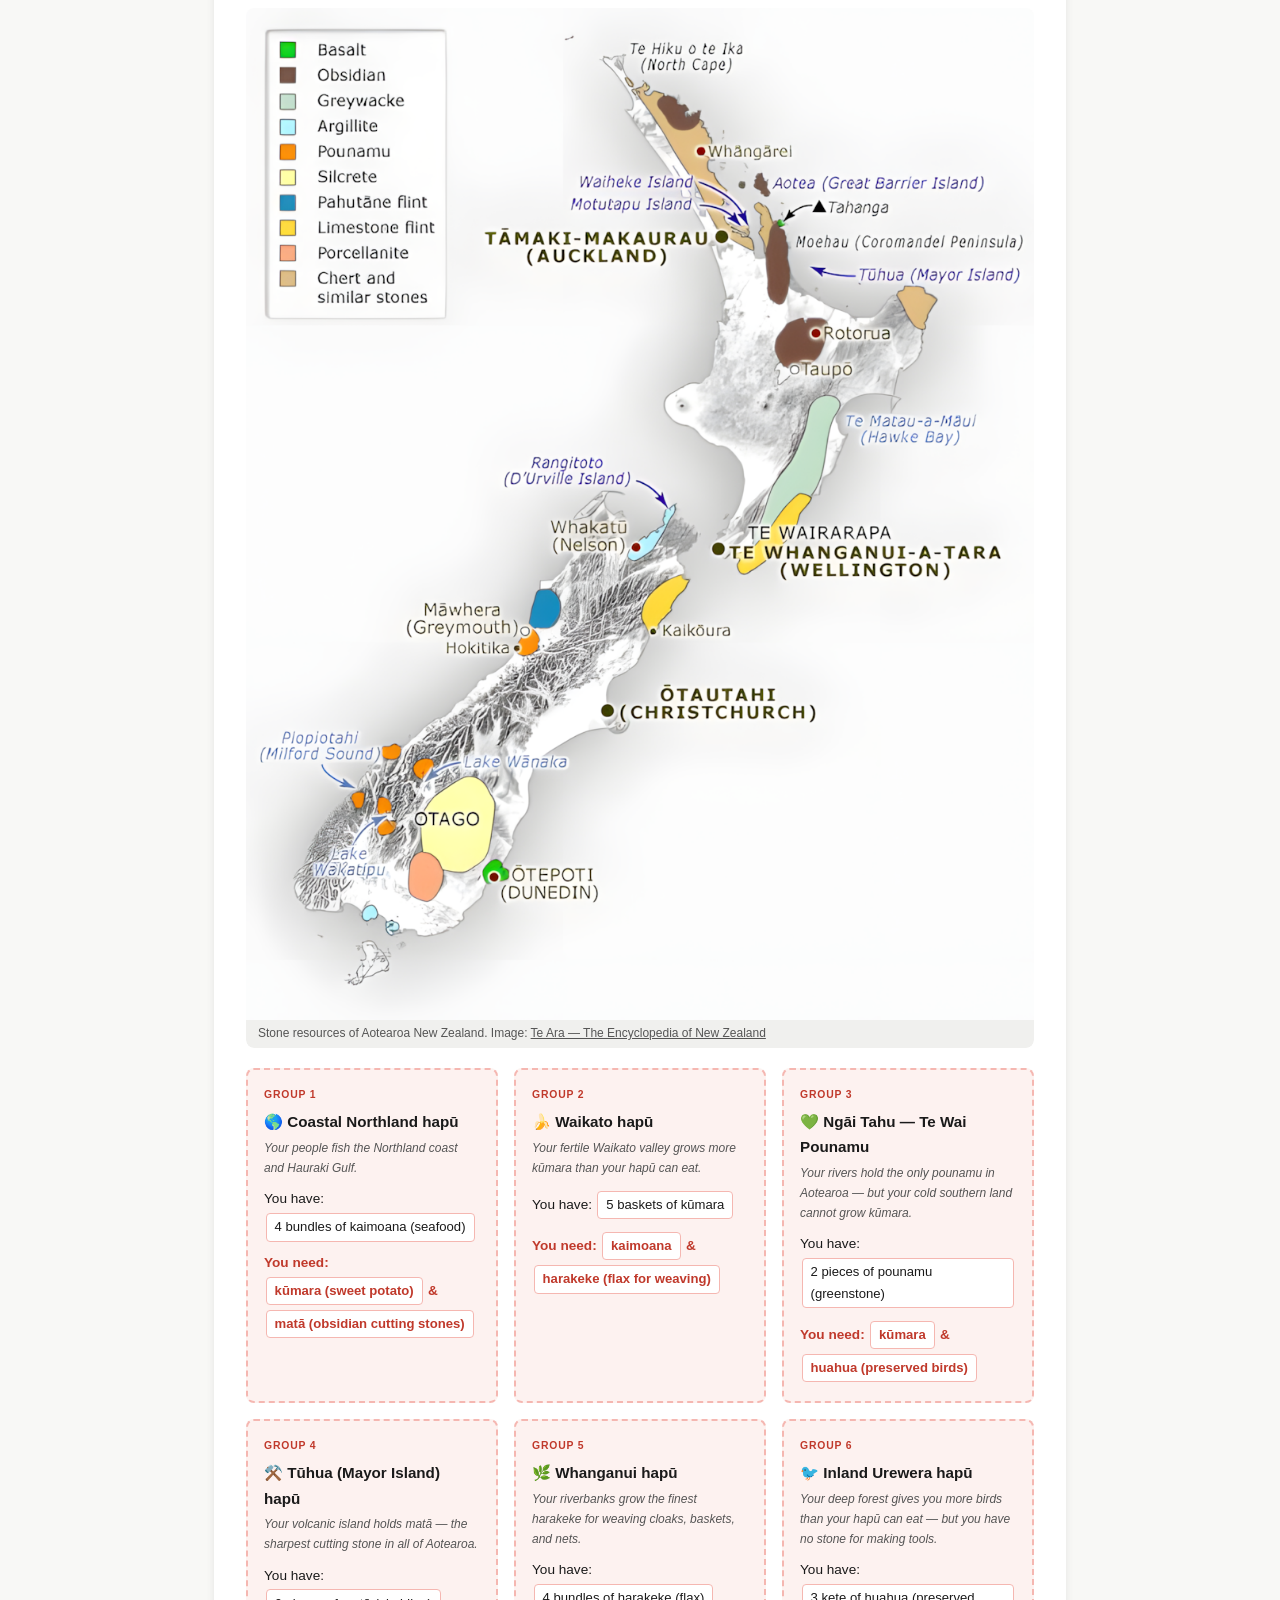
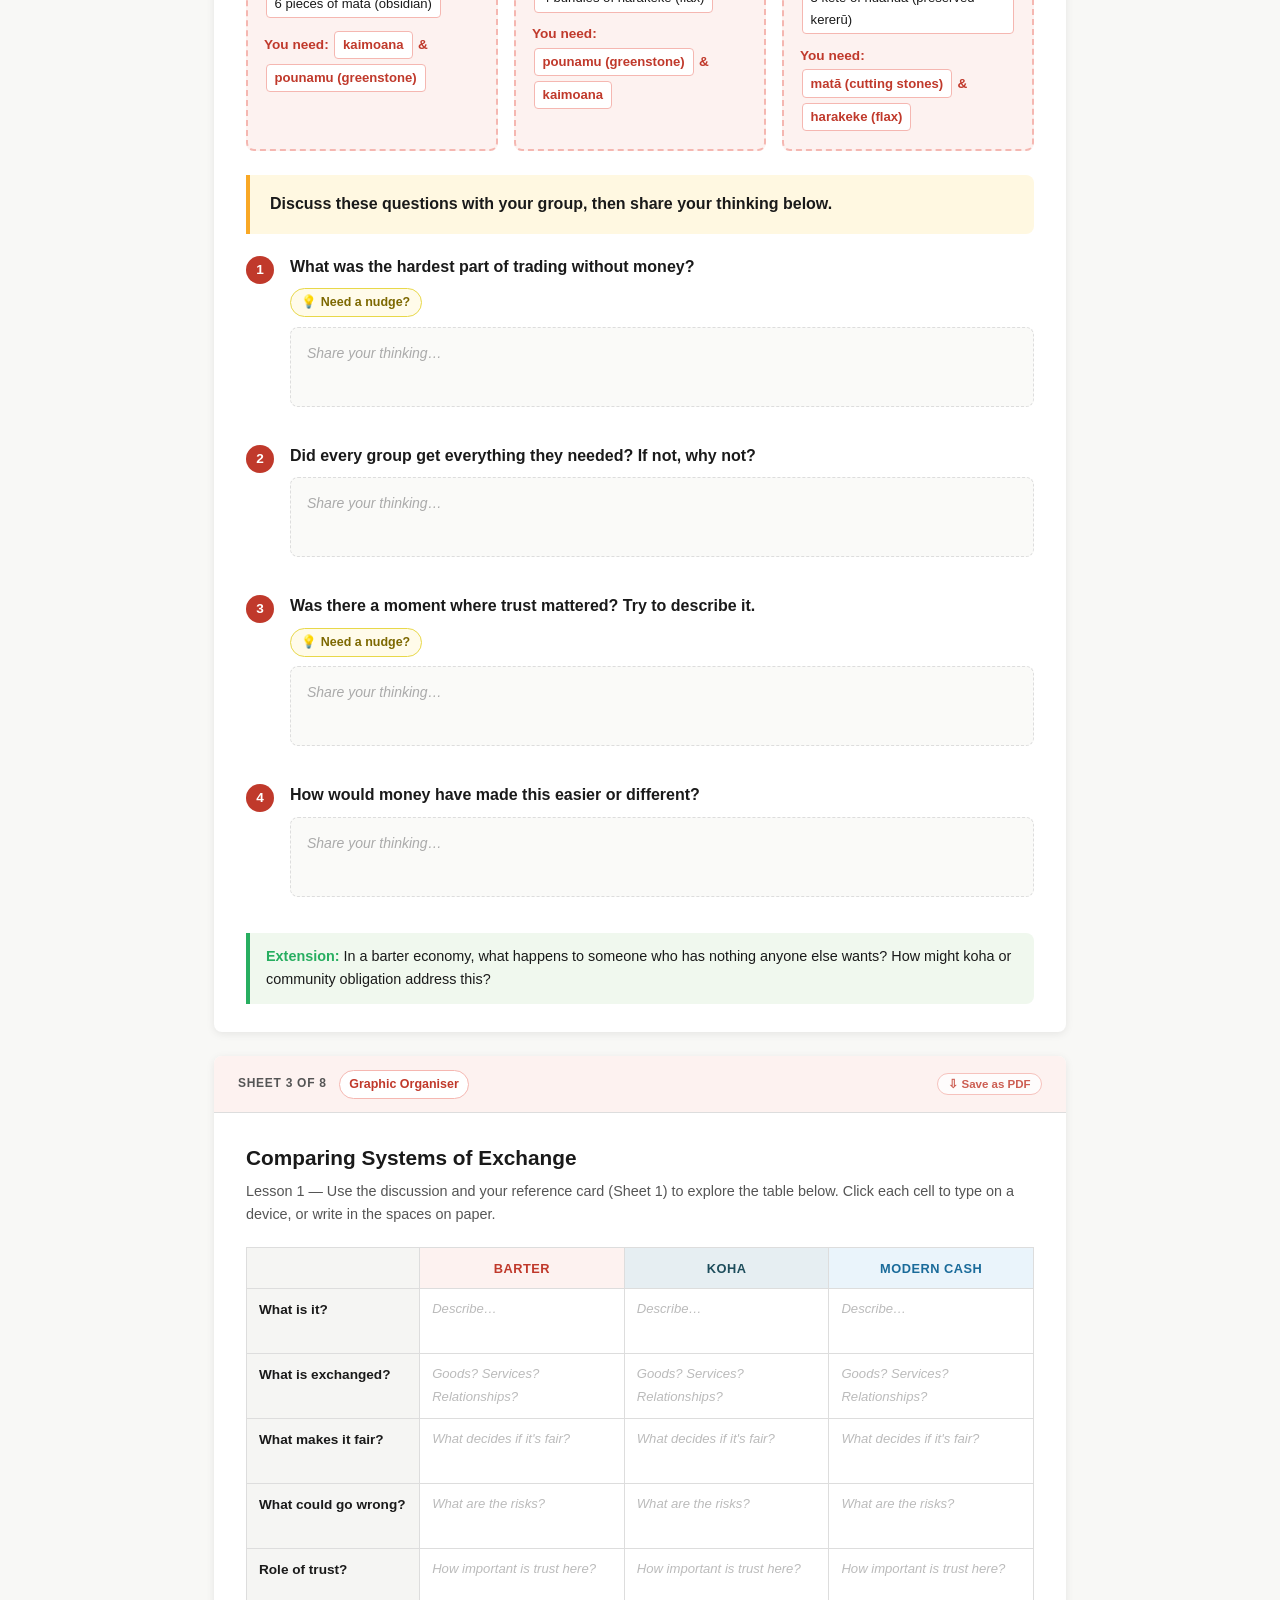
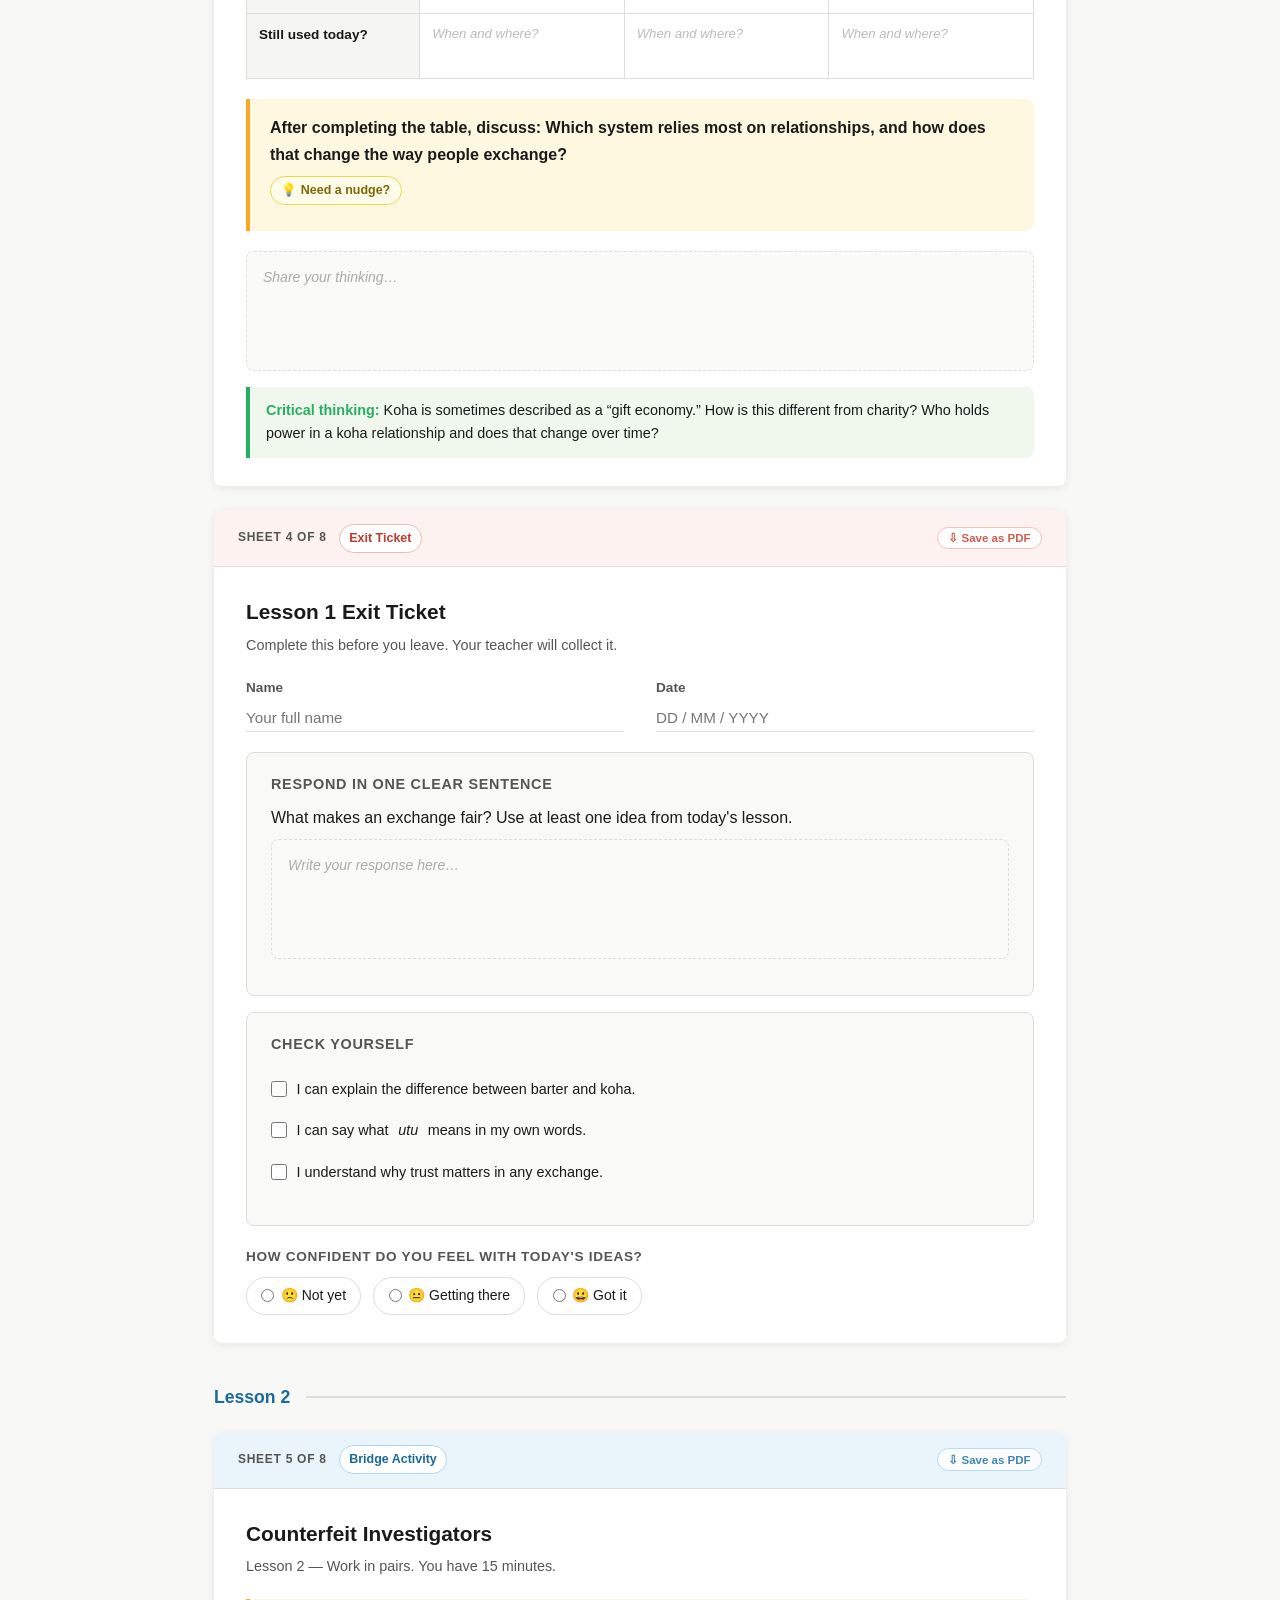
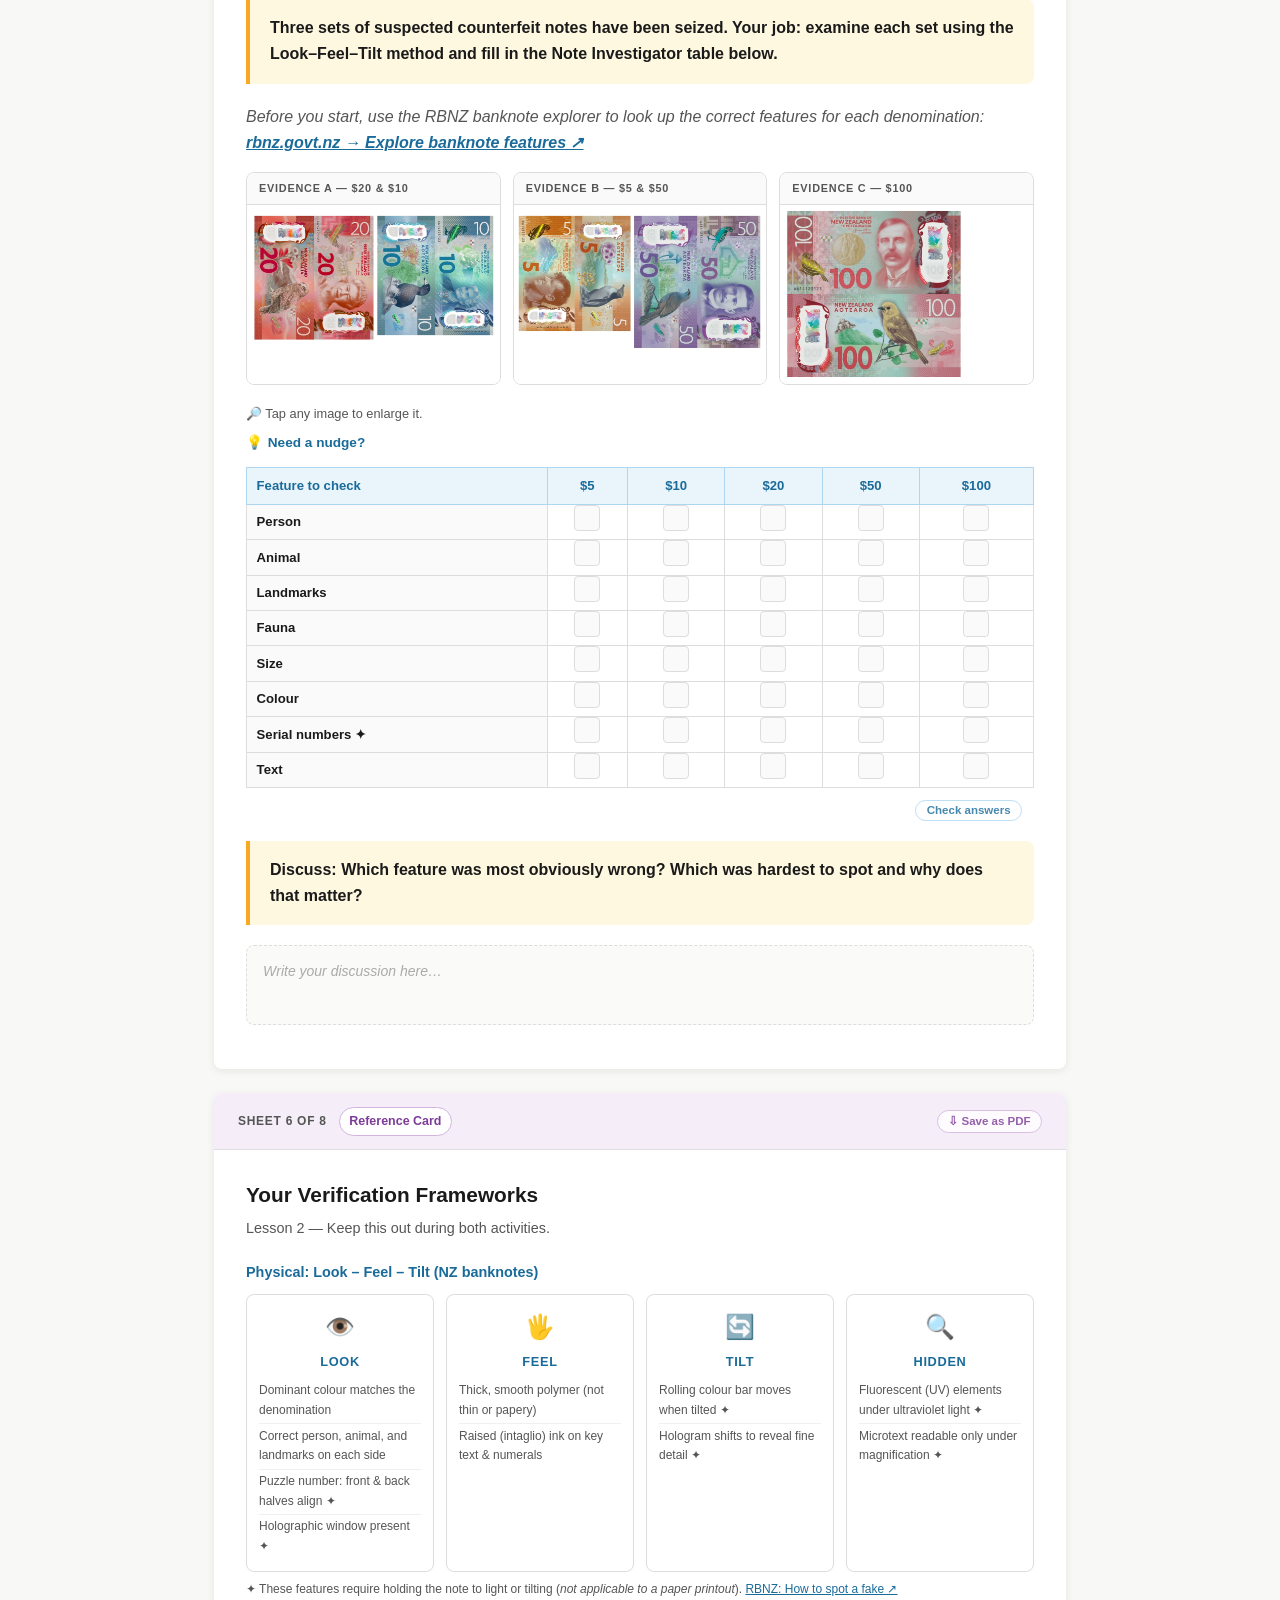
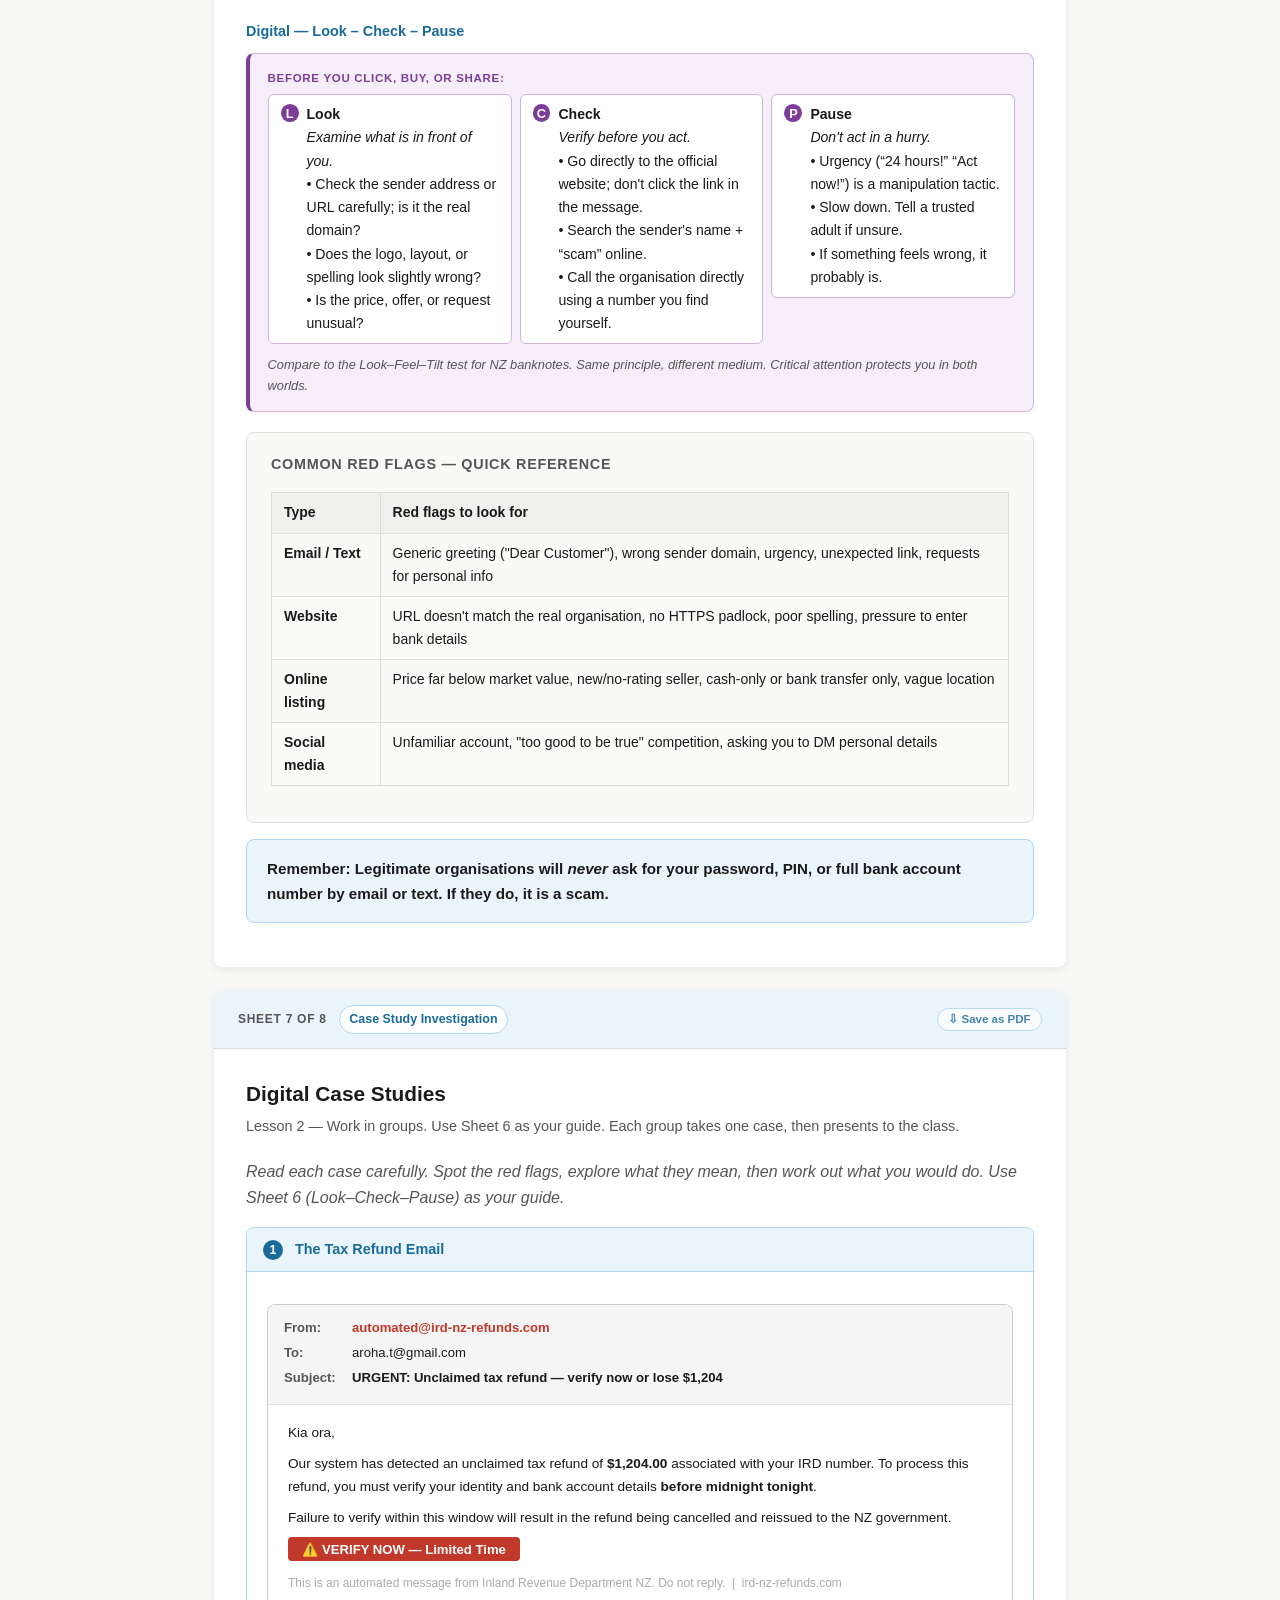
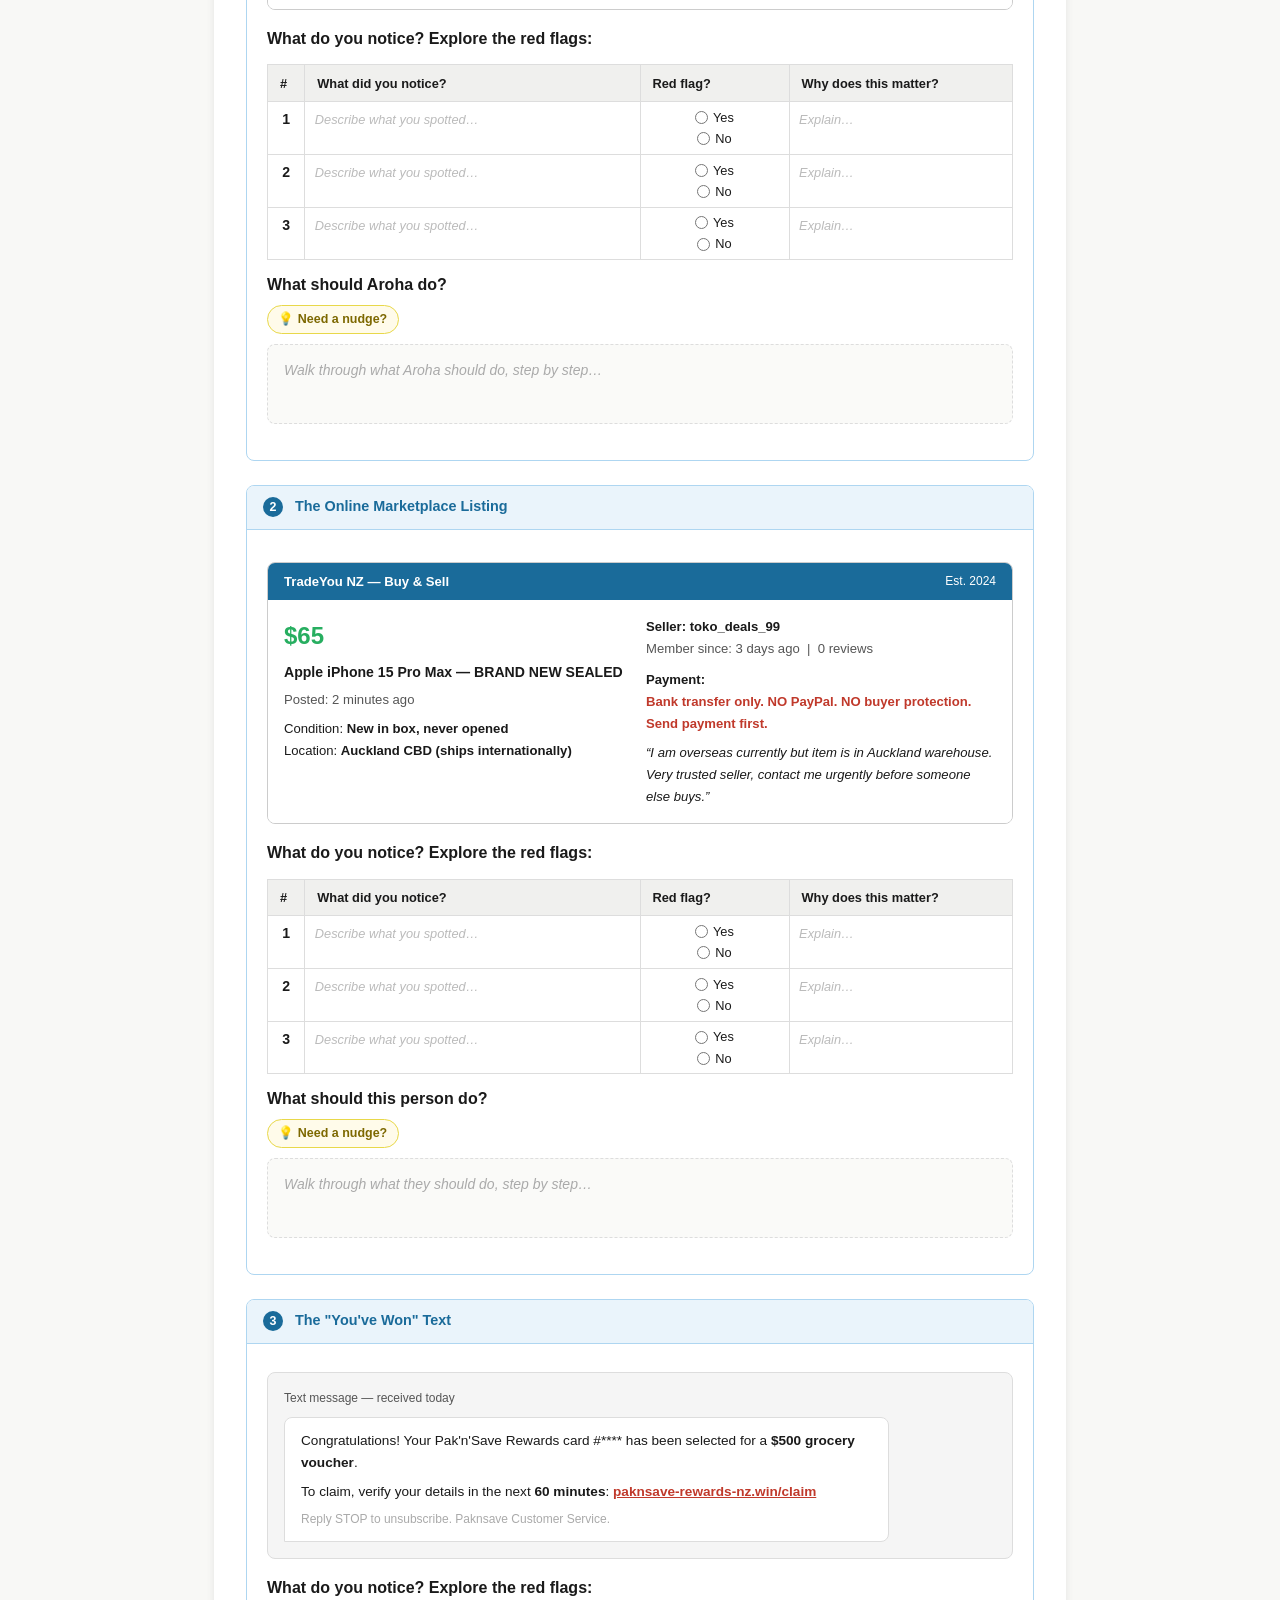
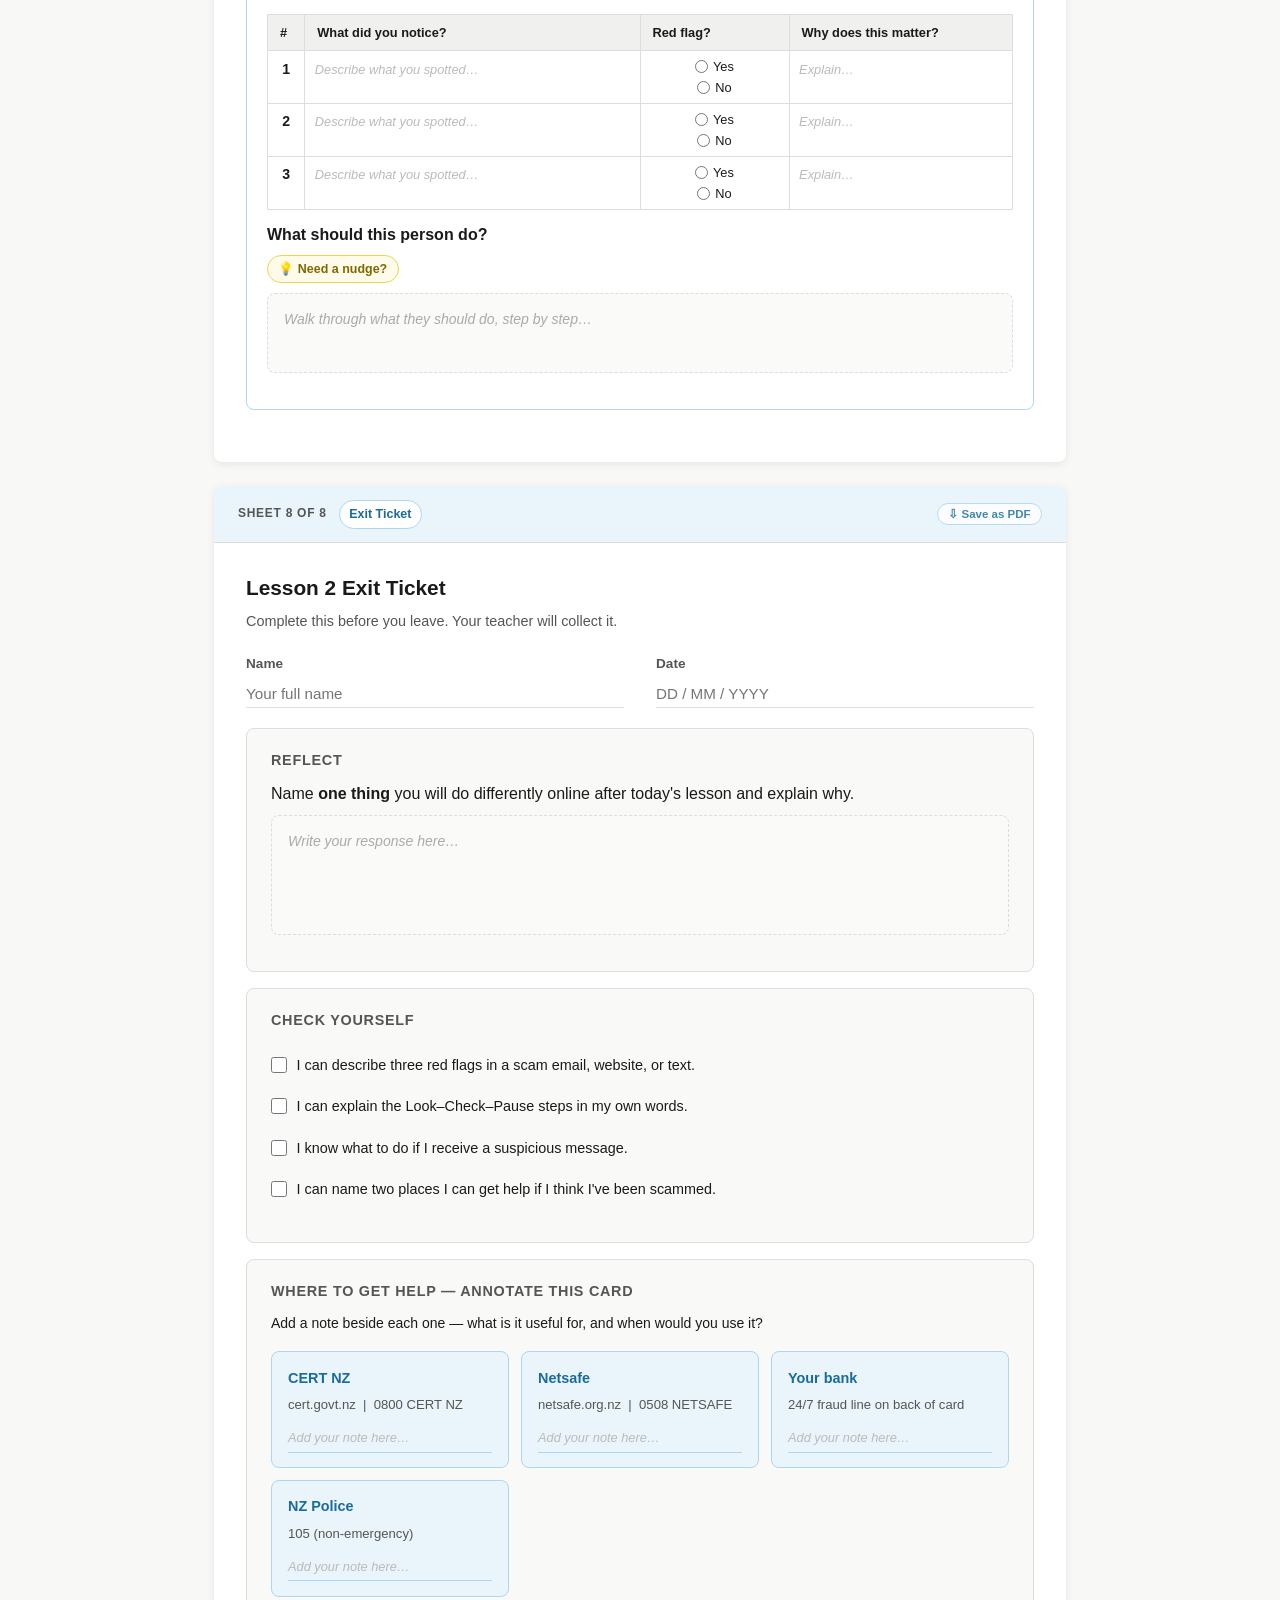
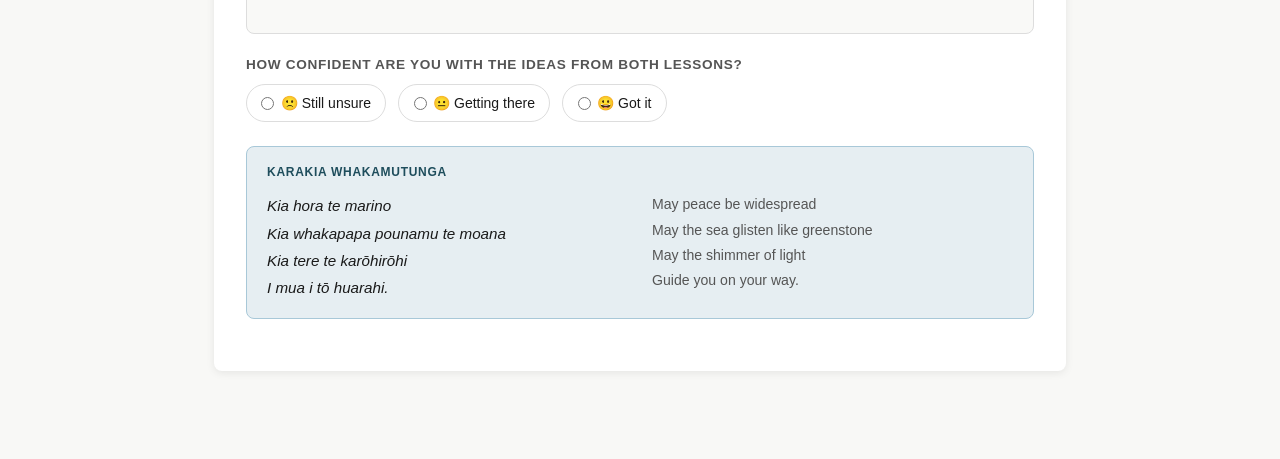
==== commit 1f9658fb: "Polish site for final release - Remove cutout supplements from full PDF download - Hide lesson divid" ====
--- a/index.html
+++ b/index.html
@@ -68,16 +68,44 @@
                         </div>
                     </div>
 
+                    <div class="whakataukī-box">
+                        <p class="whakataukī-maori">
+                            Ko t&#333; ringa ki ng&#257; r&#257;kau &#257;
+                            t&#333; t&#299;puna
+                        </p>
+                        <p class="whakataukī-english">
+                            Your hand to the tools of your ancestors
+                        </p>
+                    </div>
+
                     <div class="objectives">
                         <h2>Learning Objectives</h2>
                         <p>By the end of this sequence you will be able to:</p>
                         <ol>
-                            <li>Describe barter, koha, and modern currency as different systems of exchange.</li>
-                            <li>Explain what makes an exchange fair, using evidence from the simulation.</li>
-                            <li>Connect koha, utu, and manaakitanga to exchange practices past and present.</li>
-                            <li>Recognise online threats including phishing, scam websites, and fraudulent listings.</li>
-                            <li>Apply the Look–Check–Pause framework to digital communications.</li>
-                            <li>Know where to get help if you encounter a suspicious digital interaction.</li>
+                            <li>
+                                Describe barter, koha, and modern currency as
+                                different systems of exchange.
+                            </li>
+                            <li>
+                                Explain what makes an exchange fair, using
+                                evidence from the simulation.
+                            </li>
+                            <li>
+                                Connect koha, utu, and manaakitanga to exchange
+                                practices past and present.
+                            </li>
+                            <li>
+                                Recognise online threats including phishing,
+                                scam websites, and fraudulent listings.
+                            </li>
+                            <li>
+                                Apply the Look–Check–Pause framework to digital
+                                communications.
+                            </li>
+                            <li>
+                                Know where to get help if you encounter a
+                                suspicious digital interaction.
+                            </li>
                         </ol>
                     </div>
 
@@ -146,7 +174,7 @@
        LESSON 1 DIVIDER
        ============================================================ -->
             <div class="lesson-divider l1">
-                <h2>Lesson 1 &mdash; Barter, Koha &amp; Utu</h2>
+                <h2>Lesson 1</h2>
             </div>
 
             <!-- ============================================================
@@ -166,15 +194,6 @@
                         Lesson 1 &mdash; Keep this sheet out throughout the
                         lesson as a reference.
                     </p>
-
-                    <div class="whakataukī-box">
-                        <p class="whakataukī-maori">
-                            Ko t&#333; ringa ki ng&#257; r&#257;kau &#257; t&#333; t&#299;puna
-                        </p>
-                        <p class="whakataukī-english">
-                            Your hand to the tools of your ancestors
-                        </p>
-                    </div>
 
                     <div class="reference-strip">
                         <p class="reference-strip-label">Key Concepts</p>
@@ -208,10 +227,6 @@
                                 </div>
                             </div>
                         </div>
-                        <p class="reference-strip-note">
-                            All three systems depend on something to function.
-                            What is it?
-                        </p>
                     </div>
 
                     <div class="scenario-box">
@@ -273,12 +288,11 @@
                     </div>
 
                     <div class="key-question">
-                        <p>Big idea to hold onto today:</p>
                         <p>
+                            Key concept:
                             <strong
-                                >Every exchange — barter, koha, or digital —
-                                runs on trust. When trust breaks down, the
-                                system breaks down.</strong
+                                >Every exchange depends on trust. When trust
+                                breaks down, the system breaks down.</strong
                             >
                         </p>
                     </div>
@@ -307,16 +321,30 @@
                         <h3>The Scenario</h3>
                         <p>
                             Your hapū is preparing for a celebration. Each
-                            whānau group has a surplus of one resource but needs
-                            others. Your goal: get what you need through
-                            negotiation and trade. You cannot use money.
+                            whānau group has a surplus of one resource and a
+                            deficit of other resources. Your goal: get what you
+                            need through negotiation and trade. You cannot use
+                            money.
                         </p>
                         <p style="margin-top: 0.6rem">
-                            <strong>Rules:</strong> You may only trade what is
-                            on your card. You must reach a verbal agreement
-                            before any exchange is final. Trades are voluntary —
-                            no-one can be forced.
+                            <strong>Rules:</strong>
                         </p>
+                        <ul style="margin-top: 0.3rem">
+                            <li>
+                                You may only trade resource cards you currently
+                                hold.
+                            </li>
+                            <li>
+                                All trades must be agreed and finalised with a
+                                handshake.
+                            </li>
+                            <li>
+                                Trades are voluntary (no group can be forced to
+                                trade).
+                            </li>
+                            <li>Trades may involve more than two groups.</li>
+                            <li>Trades cannot be undone once finalised.</li>
+                        </ul>
                     </div>
 
                     <figure class="map-figure">
@@ -335,11 +363,6 @@
                             >
                         </figcaption>
                     </figure>
-
-                    <p style="margin-bottom: 0.75rem">
-                        Your group has one of these cards. Find yours below —
-                        keep it to yourself until trading begins.
-                    </p>
 
                     <div class="card-grid">
                         <div class="resource-card">
@@ -506,7 +529,7 @@
                                     <summary>&#128161; Need a nudge?</summary>
                                     <p class="hint-content">
                                         Think about what had to line up for a
-                                        trade to happen — did both sides always
+                                        trade to happen. Did both sides always
                                         want what the other had? What do
                                         economists call this problem?
                                     </p>
@@ -546,7 +569,7 @@
                                 <details class="hint-details">
                                     <summary>&#128161; Need a nudge?</summary>
                                     <p class="hint-content">
-                                        Think about verbal agreements — what
+                                        Think about verbal agreements. What
                                         stopped someone from walking away after
                                         shaking hands? What made their word
                                         worth anything?
@@ -564,7 +587,7 @@
                             <div class="step-content">
                                 <p>
                                     <strong
-                                        >How would money have made this easier —
+                                        >How would money have made this easier
                                         or different?</strong
                                     >
                                 </p>
@@ -588,8 +611,15 @@
             <!-- TRADING TOKENS — print supplement for Sheet 2 (Part A) -->
             <section id="trading-tokens-a" class="print-supplement tt-section">
                 <div class="tt-page-header">
-                    <h1>Barter Simulation &mdash; Trading Tokens &nbsp;(Part A of 3)</h1>
-                    <p>Print on card stock if possible &nbsp;&middot;&nbsp; Cut along dashed lines &nbsp;&middot;&nbsp; Each group receives the tokens listed on their resource card</p>
+                    <h1>
+                        Barter Simulation &mdash; Trading Tokens &nbsp;(Part A
+                        of 3)
+                    </h1>
+                    <p>
+                        Print on card stock if possible &nbsp;&middot;&nbsp; Cut
+                        along dashed lines &nbsp;&middot;&nbsp; Each group
+                        receives the tokens listed on their resource card
+                    </p>
                 </div>
                 <div class="tt-grid" id="tt-grid-a"></div>
                 <div class="tt-tally" id="tt-tally-a"></div>
@@ -598,8 +628,15 @@
             <!-- TRADING TOKENS — print supplement (Part B) -->
             <section id="trading-tokens-b" class="print-supplement tt-section">
                 <div class="tt-page-header">
-                    <h1>Barter Simulation &mdash; Trading Tokens &nbsp;(Part B of 3)</h1>
-                    <p>Print on card stock if possible &nbsp;&middot;&nbsp; Cut along dashed lines &nbsp;&middot;&nbsp; Each group receives the tokens listed on their resource card</p>
+                    <h1>
+                        Barter Simulation &mdash; Trading Tokens &nbsp;(Part B
+                        of 3)
+                    </h1>
+                    <p>
+                        Print on card stock if possible &nbsp;&middot;&nbsp; Cut
+                        along dashed lines &nbsp;&middot;&nbsp; Each group
+                        receives the tokens listed on their resource card
+                    </p>
                 </div>
                 <div class="tt-grid" id="tt-grid-b"></div>
                 <div class="tt-tally" id="tt-tally-b"></div>
@@ -608,8 +645,15 @@
             <!-- TRADING TOKENS — print supplement (Part C) -->
             <section id="trading-tokens-c" class="print-supplement tt-section">
                 <div class="tt-page-header">
-                    <h1>Barter Simulation &mdash; Trading Tokens &nbsp;(Part C of 3)</h1>
-                    <p>Print on card stock if possible &nbsp;&middot;&nbsp; Cut along dashed lines &nbsp;&middot;&nbsp; Each group receives the tokens listed on their resource card</p>
+                    <h1>
+                        Barter Simulation &mdash; Trading Tokens &nbsp;(Part C
+                        of 3)
+                    </h1>
+                    <p>
+                        Print on card stock if possible &nbsp;&middot;&nbsp; Cut
+                        along dashed lines &nbsp;&middot;&nbsp; Each group
+                        receives the tokens listed on their resource card
+                    </p>
                 </div>
                 <div class="tt-grid" id="tt-grid-c"></div>
                 <div class="tt-tally" id="tt-tally-c"></div>
@@ -803,8 +847,8 @@
                             <strong
                                 >After completing the table, discuss:</strong
                             >
-                            All three systems need something to function. What
-                            do you think that is?
+                            Which system relies most on relationships, and how
+                            does that change the way people exchange?
                         </p>
                         <details
                             class="hint-details"
@@ -812,10 +856,9 @@
                         >
                             <summary>&#128161; Need a nudge?</summary>
                             <p class="hint-content">
-                                What happens to barter if one trader cheats?
-                                What happens to koha if someone never gives
-                                back? What happens to money if nobody believes
-                                it has value?
+                                Think about who you are trading with. Does it
+                                matter if you know them or not? Would you trade
+                                differently with a friend than a stranger?
                             </p>
                         </details>
                     </div>
@@ -830,7 +873,7 @@
                         <strong>Critical thinking:</strong> Koha is sometimes
                         described as a &ldquo;gift economy.&rdquo; How is this
                         different from charity? Who holds power in a koha
-                        relationship — and does that change over time?
+                        relationship and does that change over time?
                     </div>
                 </div>
             </section>
@@ -927,7 +970,7 @@
        LESSON 2 DIVIDER
        ============================================================ -->
             <div class="lesson-divider l2">
-                <h2>Lesson 2 &mdash; Staying Safe Online</h2>
+                <h2>Lesson 2</h2>
             </div>
 
             <!-- ============================================================
@@ -949,34 +992,63 @@
 
                     <div class="key-question">
                         <p>
-                            Three sets of suspected counterfeit notes have been seized. Your job: examine each set using the <strong>Look–Feel–Tilt</strong> method and fill in the Note Investigator table below.
+                            Three sets of suspected counterfeit notes have been
+                            seized. Your job: examine each set using the
+                            <strong>Look–Feel–Tilt</strong> method and fill in
+                            the Note Investigator table below.
                         </p>
-                        <p style="margin-top: 0.5rem">
-                            &#9888;&#65039; <strong>Note:</strong> Features marked <strong>✦</strong> require holding the note to light or tilting — <em>these cannot be checked on a paper printout.</em>
-                        </p>
                     </div>
 
                     <p class="instruction" style="margin-top: 1rem">
-                        Before you start — use the RBNZ banknote explorer to look up the correct features for each denomination:
-                        <a href="https://www.rbnz.govt.nz/money-and-cash/banknotes-and-coins/banknotes-in-circulation/explore-banknote-features" target="_blank" rel="noopener" style="color: var(--lesson2); font-weight: 600">rbnz.govt.nz &rarr; Explore banknote features &#8599;</a>
+                        Before you start, use the RBNZ banknote explorer to look
+                        up the correct features for each denomination:
+                        <a
+                            href="https://www.rbnz.govt.nz/money-and-cash/banknotes-and-coins/banknotes-in-circulation/explore-banknote-features"
+                            target="_blank"
+                            rel="noopener"
+                            style="color: var(--lesson2); font-weight: 600"
+                            >rbnz.govt.nz &rarr; Explore banknote features
+                            &#8599;</a
+                        >
                     </p>
 
                     <div class="evidence-grid-3">
                         <div class="evidence-card">
-                            <div class="evidence-label">Evidence A &mdash; $20 &amp; $10</div>
-                            <img src="note-fake-1.png" alt="Suspected counterfeit $20 and $10 notes" />
+                            <div class="evidence-label">
+                                Evidence A &mdash; $20 &amp; $10
+                            </div>
+                            <img
+                                src="note-fake-1.png"
+                                alt="Suspected counterfeit $20 and $10 notes"
+                            />
                         </div>
                         <div class="evidence-card">
-                            <div class="evidence-label">Evidence B &mdash; $5 &amp; $50</div>
-                            <img src="note-fake-2.png" alt="Suspected counterfeit $5 and $50 notes" />
+                            <div class="evidence-label">
+                                Evidence B &mdash; $5 &amp; $50
+                            </div>
+                            <img
+                                src="note-fake-2.png"
+                                alt="Suspected counterfeit $5 and $50 notes"
+                            />
                         </div>
                         <div class="evidence-card">
-                            <div class="evidence-label">Evidence C &mdash; $100</div>
-                            <img src="note-fake-3.png" alt="Suspected counterfeit $100 note" />
-                        </div>
-                    </div>
-
-                    <p style="font-size: 0.8rem; color: var(--text-muted); margin-bottom: 0.5rem">
+                            <div class="evidence-label">
+                                Evidence C &mdash; $100
+                            </div>
+                            <img
+                                src="note-fake-3.png"
+                                alt="Suspected counterfeit $100 note"
+                            />
+                        </div>
+                    </div>
+
+                    <p
+                        style="
+                            font-size: 0.8rem;
+                            color: var(--text-muted);
+                            margin-bottom: 0.5rem;
+                        "
+                    >
                         &#128270; Tap any image to enlarge it.
                     </p>
 
@@ -1000,80 +1072,379 @@
                             <tbody>
                                 <tr>
                                     <td class="ni-feature">Person</td>
-                                    <td class="ni-cell"><label class="ni-toggle"><input type="checkbox" name="ni-r0c0"><span>&#10007;</span></label></td>
-                                    <td class="ni-cell"><label class="ni-toggle"><input type="checkbox" name="ni-r0c1"><span>&#10007;</span></label></td>
-                                    <td class="ni-cell"><label class="ni-toggle"><input type="checkbox" name="ni-r0c2"><span>&#10007;</span></label></td>
-                                    <td class="ni-cell"><label class="ni-toggle"><input type="checkbox" name="ni-r0c3"><span>&#10007;</span></label></td>
-                                    <td class="ni-cell"><label class="ni-toggle"><input type="checkbox" name="ni-r0c4"><span>&#10007;</span></label></td>
+                                    <td class="ni-cell">
+                                        <label class="ni-toggle"
+                                            ><input
+                                                type="checkbox"
+                                                name="ni-r0c0"
+                                            /><span>&#10007;</span></label
+                                        >
+                                    </td>
+                                    <td class="ni-cell">
+                                        <label class="ni-toggle"
+                                            ><input
+                                                type="checkbox"
+                                                name="ni-r0c1"
+                                            /><span>&#10007;</span></label
+                                        >
+                                    </td>
+                                    <td class="ni-cell">
+                                        <label class="ni-toggle"
+                                            ><input
+                                                type="checkbox"
+                                                name="ni-r0c2"
+                                            /><span>&#10007;</span></label
+                                        >
+                                    </td>
+                                    <td class="ni-cell">
+                                        <label class="ni-toggle"
+                                            ><input
+                                                type="checkbox"
+                                                name="ni-r0c3"
+                                            /><span>&#10007;</span></label
+                                        >
+                                    </td>
+                                    <td class="ni-cell">
+                                        <label class="ni-toggle"
+                                            ><input
+                                                type="checkbox"
+                                                name="ni-r0c4"
+                                            /><span>&#10007;</span></label
+                                        >
+                                    </td>
                                 </tr>
                                 <tr>
                                     <td class="ni-feature">Animal</td>
-                                    <td class="ni-cell"><label class="ni-toggle"><input type="checkbox" name="ni-r1c0"><span>&#10007;</span></label></td>
-                                    <td class="ni-cell"><label class="ni-toggle"><input type="checkbox" name="ni-r1c1"><span>&#10007;</span></label></td>
-                                    <td class="ni-cell"><label class="ni-toggle"><input type="checkbox" name="ni-r1c2"><span>&#10007;</span></label></td>
-                                    <td class="ni-cell"><label class="ni-toggle"><input type="checkbox" name="ni-r1c3"><span>&#10007;</span></label></td>
-                                    <td class="ni-cell"><label class="ni-toggle"><input type="checkbox" name="ni-r1c4"><span>&#10007;</span></label></td>
+                                    <td class="ni-cell">
+                                        <label class="ni-toggle"
+                                            ><input
+                                                type="checkbox"
+                                                name="ni-r1c0"
+                                            /><span>&#10007;</span></label
+                                        >
+                                    </td>
+                                    <td class="ni-cell">
+                                        <label class="ni-toggle"
+                                            ><input
+                                                type="checkbox"
+                                                name="ni-r1c1"
+                                            /><span>&#10007;</span></label
+                                        >
+                                    </td>
+                                    <td class="ni-cell">
+                                        <label class="ni-toggle"
+                                            ><input
+                                                type="checkbox"
+                                                name="ni-r1c2"
+                                            /><span>&#10007;</span></label
+                                        >
+                                    </td>
+                                    <td class="ni-cell">
+                                        <label class="ni-toggle"
+                                            ><input
+                                                type="checkbox"
+                                                name="ni-r1c3"
+                                            /><span>&#10007;</span></label
+                                        >
+                                    </td>
+                                    <td class="ni-cell">
+                                        <label class="ni-toggle"
+                                            ><input
+                                                type="checkbox"
+                                                name="ni-r1c4"
+                                            /><span>&#10007;</span></label
+                                        >
+                                    </td>
                                 </tr>
                                 <tr>
                                     <td class="ni-feature">Landmarks</td>
-                                    <td class="ni-cell"><label class="ni-toggle"><input type="checkbox" name="ni-r2c0"><span>&#10007;</span></label></td>
-                                    <td class="ni-cell"><label class="ni-toggle"><input type="checkbox" name="ni-r2c1"><span>&#10007;</span></label></td>
-                                    <td class="ni-cell"><label class="ni-toggle"><input type="checkbox" name="ni-r2c2"><span>&#10007;</span></label></td>
-                                    <td class="ni-cell"><label class="ni-toggle"><input type="checkbox" name="ni-r2c3"><span>&#10007;</span></label></td>
-                                    <td class="ni-cell"><label class="ni-toggle"><input type="checkbox" name="ni-r2c4"><span>&#10007;</span></label></td>
+                                    <td class="ni-cell">
+                                        <label class="ni-toggle"
+                                            ><input
+                                                type="checkbox"
+                                                name="ni-r2c0"
+                                            /><span>&#10007;</span></label
+                                        >
+                                    </td>
+                                    <td class="ni-cell">
+                                        <label class="ni-toggle"
+                                            ><input
+                                                type="checkbox"
+                                                name="ni-r2c1"
+                                            /><span>&#10007;</span></label
+                                        >
+                                    </td>
+                                    <td class="ni-cell">
+                                        <label class="ni-toggle"
+                                            ><input
+                                                type="checkbox"
+                                                name="ni-r2c2"
+                                            /><span>&#10007;</span></label
+                                        >
+                                    </td>
+                                    <td class="ni-cell">
+                                        <label class="ni-toggle"
+                                            ><input
+                                                type="checkbox"
+                                                name="ni-r2c3"
+                                            /><span>&#10007;</span></label
+                                        >
+                                    </td>
+                                    <td class="ni-cell">
+                                        <label class="ni-toggle"
+                                            ><input
+                                                type="checkbox"
+                                                name="ni-r2c4"
+                                            /><span>&#10007;</span></label
+                                        >
+                                    </td>
                                 </tr>
                                 <tr>
                                     <td class="ni-feature">Fauna</td>
-                                    <td class="ni-cell"><label class="ni-toggle"><input type="checkbox" name="ni-r3c0"><span>&#10007;</span></label></td>
-                                    <td class="ni-cell"><label class="ni-toggle"><input type="checkbox" name="ni-r3c1"><span>&#10007;</span></label></td>
-                                    <td class="ni-cell"><label class="ni-toggle"><input type="checkbox" name="ni-r3c2"><span>&#10007;</span></label></td>
-                                    <td class="ni-cell"><label class="ni-toggle"><input type="checkbox" name="ni-r3c3"><span>&#10007;</span></label></td>
-                                    <td class="ni-cell"><label class="ni-toggle"><input type="checkbox" name="ni-r3c4"><span>&#10007;</span></label></td>
+                                    <td class="ni-cell">
+                                        <label class="ni-toggle"
+                                            ><input
+                                                type="checkbox"
+                                                name="ni-r3c0"
+                                            /><span>&#10007;</span></label
+                                        >
+                                    </td>
+                                    <td class="ni-cell">
+                                        <label class="ni-toggle"
+                                            ><input
+                                                type="checkbox"
+                                                name="ni-r3c1"
+                                            /><span>&#10007;</span></label
+                                        >
+                                    </td>
+                                    <td class="ni-cell">
+                                        <label class="ni-toggle"
+                                            ><input
+                                                type="checkbox"
+                                                name="ni-r3c2"
+                                            /><span>&#10007;</span></label
+                                        >
+                                    </td>
+                                    <td class="ni-cell">
+                                        <label class="ni-toggle"
+                                            ><input
+                                                type="checkbox"
+                                                name="ni-r3c3"
+                                            /><span>&#10007;</span></label
+                                        >
+                                    </td>
+                                    <td class="ni-cell">
+                                        <label class="ni-toggle"
+                                            ><input
+                                                type="checkbox"
+                                                name="ni-r3c4"
+                                            /><span>&#10007;</span></label
+                                        >
+                                    </td>
                                 </tr>
                                 <tr>
                                     <td class="ni-feature">Size</td>
-                                    <td class="ni-cell"><label class="ni-toggle"><input type="checkbox" name="ni-r4c0"><span>&#10007;</span></label></td>
-                                    <td class="ni-cell"><label class="ni-toggle"><input type="checkbox" name="ni-r4c1"><span>&#10007;</span></label></td>
-                                    <td class="ni-cell"><label class="ni-toggle"><input type="checkbox" name="ni-r4c2"><span>&#10007;</span></label></td>
-                                    <td class="ni-cell"><label class="ni-toggle"><input type="checkbox" name="ni-r4c3"><span>&#10007;</span></label></td>
-                                    <td class="ni-cell"><label class="ni-toggle"><input type="checkbox" name="ni-r4c4"><span>&#10007;</span></label></td>
+                                    <td class="ni-cell">
+                                        <label class="ni-toggle"
+                                            ><input
+                                                type="checkbox"
+                                                name="ni-r4c0"
+                                            /><span>&#10007;</span></label
+                                        >
+                                    </td>
+                                    <td class="ni-cell">
+                                        <label class="ni-toggle"
+                                            ><input
+                                                type="checkbox"
+                                                name="ni-r4c1"
+                                            /><span>&#10007;</span></label
+                                        >
+                                    </td>
+                                    <td class="ni-cell">
+                                        <label class="ni-toggle"
+                                            ><input
+                                                type="checkbox"
+                                                name="ni-r4c2"
+                                            /><span>&#10007;</span></label
+                                        >
+                                    </td>
+                                    <td class="ni-cell">
+                                        <label class="ni-toggle"
+                                            ><input
+                                                type="checkbox"
+                                                name="ni-r4c3"
+                                            /><span>&#10007;</span></label
+                                        >
+                                    </td>
+                                    <td class="ni-cell">
+                                        <label class="ni-toggle"
+                                            ><input
+                                                type="checkbox"
+                                                name="ni-r4c4"
+                                            /><span>&#10007;</span></label
+                                        >
+                                    </td>
                                 </tr>
                                 <tr>
                                     <td class="ni-feature">Colour</td>
-                                    <td class="ni-cell"><label class="ni-toggle"><input type="checkbox" name="ni-r5c0"><span>&#10007;</span></label></td>
-                                    <td class="ni-cell"><label class="ni-toggle"><input type="checkbox" name="ni-r5c1"><span>&#10007;</span></label></td>
-                                    <td class="ni-cell"><label class="ni-toggle"><input type="checkbox" name="ni-r5c2"><span>&#10007;</span></label></td>
-                                    <td class="ni-cell"><label class="ni-toggle"><input type="checkbox" name="ni-r5c3"><span>&#10007;</span></label></td>
-                                    <td class="ni-cell"><label class="ni-toggle"><input type="checkbox" name="ni-r5c4"><span>&#10007;</span></label></td>
+                                    <td class="ni-cell">
+                                        <label class="ni-toggle"
+                                            ><input
+                                                type="checkbox"
+                                                name="ni-r5c0"
+                                            /><span>&#10007;</span></label
+                                        >
+                                    </td>
+                                    <td class="ni-cell">
+                                        <label class="ni-toggle"
+                                            ><input
+                                                type="checkbox"
+                                                name="ni-r5c1"
+                                            /><span>&#10007;</span></label
+                                        >
+                                    </td>
+                                    <td class="ni-cell">
+                                        <label class="ni-toggle"
+                                            ><input
+                                                type="checkbox"
+                                                name="ni-r5c2"
+                                            /><span>&#10007;</span></label
+                                        >
+                                    </td>
+                                    <td class="ni-cell">
+                                        <label class="ni-toggle"
+                                            ><input
+                                                type="checkbox"
+                                                name="ni-r5c3"
+                                            /><span>&#10007;</span></label
+                                        >
+                                    </td>
+                                    <td class="ni-cell">
+                                        <label class="ni-toggle"
+                                            ><input
+                                                type="checkbox"
+                                                name="ni-r5c4"
+                                            /><span>&#10007;</span></label
+                                        >
+                                    </td>
                                 </tr>
                                 <tr>
                                     <td class="ni-feature">Serial numbers ✦</td>
-                                    <td class="ni-cell"><label class="ni-toggle"><input type="checkbox" name="ni-r6c0"><span>&#10007;</span></label></td>
-                                    <td class="ni-cell"><label class="ni-toggle"><input type="checkbox" name="ni-r6c1"><span>&#10007;</span></label></td>
-                                    <td class="ni-cell"><label class="ni-toggle"><input type="checkbox" name="ni-r6c2"><span>&#10007;</span></label></td>
-                                    <td class="ni-cell"><label class="ni-toggle"><input type="checkbox" name="ni-r6c3"><span>&#10007;</span></label></td>
-                                    <td class="ni-cell"><label class="ni-toggle"><input type="checkbox" name="ni-r6c4"><span>&#10007;</span></label></td>
+                                    <td class="ni-cell">
+                                        <label class="ni-toggle"
+                                            ><input
+                                                type="checkbox"
+                                                name="ni-r6c0"
+                                            /><span>&#10007;</span></label
+                                        >
+                                    </td>
+                                    <td class="ni-cell">
+                                        <label class="ni-toggle"
+                                            ><input
+                                                type="checkbox"
+                                                name="ni-r6c1"
+                                            /><span>&#10007;</span></label
+                                        >
+                                    </td>
+                                    <td class="ni-cell">
+                                        <label class="ni-toggle"
+                                            ><input
+                                                type="checkbox"
+                                                name="ni-r6c2"
+                                            /><span>&#10007;</span></label
+                                        >
+                                    </td>
+                                    <td class="ni-cell">
+                                        <label class="ni-toggle"
+                                            ><input
+                                                type="checkbox"
+                                                name="ni-r6c3"
+                                            /><span>&#10007;</span></label
+                                        >
+                                    </td>
+                                    <td class="ni-cell">
+                                        <label class="ni-toggle"
+                                            ><input
+                                                type="checkbox"
+                                                name="ni-r6c4"
+                                            /><span>&#10007;</span></label
+                                        >
+                                    </td>
                                 </tr>
                                 <tr>
                                     <td class="ni-feature">Text</td>
-                                    <td class="ni-cell"><label class="ni-toggle"><input type="checkbox" name="ni-r7c0"><span>&#10007;</span></label></td>
-                                    <td class="ni-cell"><label class="ni-toggle"><input type="checkbox" name="ni-r7c1"><span>&#10007;</span></label></td>
-                                    <td class="ni-cell"><label class="ni-toggle"><input type="checkbox" name="ni-r7c2"><span>&#10007;</span></label></td>
-                                    <td class="ni-cell"><label class="ni-toggle"><input type="checkbox" name="ni-r7c3"><span>&#10007;</span></label></td>
-                                    <td class="ni-cell"><label class="ni-toggle"><input type="checkbox" name="ni-r7c4"><span>&#10007;</span></label></td>
+                                    <td class="ni-cell">
+                                        <label class="ni-toggle"
+                                            ><input
+                                                type="checkbox"
+                                                name="ni-r7c0"
+                                            /><span>&#10007;</span></label
+                                        >
+                                    </td>
+                                    <td class="ni-cell">
+                                        <label class="ni-toggle"
+                                            ><input
+                                                type="checkbox"
+                                                name="ni-r7c1"
+                                            /><span>&#10007;</span></label
+                                        >
+                                    </td>
+                                    <td class="ni-cell">
+                                        <label class="ni-toggle"
+                                            ><input
+                                                type="checkbox"
+                                                name="ni-r7c2"
+                                            /><span>&#10007;</span></label
+                                        >
+                                    </td>
+                                    <td class="ni-cell">
+                                        <label class="ni-toggle"
+                                            ><input
+                                                type="checkbox"
+                                                name="ni-r7c3"
+                                            /><span>&#10007;</span></label
+                                        >
+                                    </td>
+                                    <td class="ni-cell">
+                                        <label class="ni-toggle"
+                                            ><input
+                                                type="checkbox"
+                                                name="ni-r7c4"
+                                            /><span>&#10007;</span></label
+                                        >
+                                    </td>
                                 </tr>
                             </tbody>
                         </table>
                         <div class="ni-actions">
-                            <button class="print-btn" id="ni-check-btn" type="button">Check answers</button>
-                            <button class="print-btn" id="ni-reset-btn" type="button" style="display:none">Reset</button>
-                            <span class="ni-score" id="ni-score" aria-live="polite"></span>
+                            <button
+                                class="print-btn"
+                                id="ni-check-btn"
+                                type="button"
+                            >
+                                Check answers
+                            </button>
+                            <button
+                                class="print-btn"
+                                id="ni-reset-btn"
+                                type="button"
+                                style="display: none"
+                            >
+                                Reset
+                            </button>
+                            <span
+                                class="ni-score"
+                                id="ni-score"
+                                aria-live="polite"
+                            ></span>
                         </div>
                     </div>
 
                     <div class="key-question" style="margin-top: 1.25rem">
                         <p>
-                            <strong>Discuss:</strong> Which feature was most obviously wrong? Which was hardest to spot — and why does that matter?
+                            <strong>Discuss:</strong> Which feature was most
+                            obviously wrong? Which was hardest to spot and why
+                            does that matter?
                         </p>
                     </div>
                     <div
@@ -1087,16 +1458,37 @@
             <!-- NOTE CUTOUTS — print supplement for Sheet 5 -->
             <section id="note-cutouts" class="print-supplement">
                 <div class="cutout-sheet">
-                    <p class="cutout-label">&#9988; Evidence Set A &mdash; $20 &amp; $10 &nbsp;|&nbsp; Print at 100% scale for life-sized notes</p>
-                    <img src="note-fake-1.png" alt="Fake $20 and $10 notes" class="cutout-img">
+                    <p class="cutout-label">
+                        &#9988; Evidence Set A &mdash; $20 &amp; $10
+                        &nbsp;|&nbsp; Print at 100% scale for life-sized notes
+                    </p>
+                    <img
+                        src="note-fake-1.png"
+                        alt="Fake $20 and $10 notes"
+                        class="cutout-img"
+                    />
                 </div>
                 <div class="cutout-sheet">
-                    <p class="cutout-label">&#9988; Evidence Set B &mdash; $5 &amp; $50 &nbsp;|&nbsp; Print at 100% scale for life-sized notes</p>
-                    <img src="note-fake-2.png" alt="Fake $5 and $50 notes" class="cutout-img">
+                    <p class="cutout-label">
+                        &#9988; Evidence Set B &mdash; $5 &amp; $50
+                        &nbsp;|&nbsp; Print at 100% scale for life-sized notes
+                    </p>
+                    <img
+                        src="note-fake-2.png"
+                        alt="Fake $5 and $50 notes"
+                        class="cutout-img"
+                    />
                 </div>
                 <div class="cutout-sheet">
-                    <p class="cutout-label">&#9988; Evidence Set C &mdash; $100 &nbsp;|&nbsp; Print at 100% scale for life-sized notes</p>
-                    <img src="note-fake-3.png" alt="Fake $100 note" class="cutout-img">
+                    <p class="cutout-label">
+                        &#9988; Evidence Set C &mdash; $100 &nbsp;|&nbsp; Print
+                        at 100% scale for life-sized notes
+                    </p>
+                    <img
+                        src="note-fake-3.png"
+                        alt="Fake $100 note"
+                        class="cutout-img"
+                    />
                 </div>
             </section>
 
@@ -1117,16 +1509,33 @@
                         Lesson 2 &mdash; Keep this out during both activities.
                     </p>
 
-                    <h3 style="font-size: 0.9rem; font-weight: 700; margin-bottom: 0.6rem; color: var(--lesson2)">Physical — Look &ndash; Feel &ndash; Tilt (NZ banknotes)</h3>
+                    <h3
+                        style="
+                            font-size: 0.9rem;
+                            font-weight: 700;
+                            margin-bottom: 0.6rem;
+                            color: var(--lesson2);
+                        "
+                    >
+                        Physical: Look &ndash; Feel &ndash; Tilt (NZ banknotes)
+                    </h3>
 
                     <div class="features-grid">
                         <div class="feature-card">
                             <span class="feature-emoji">&#128065;&#65039;</span>
                             <h4>Look</h4>
                             <ul>
-                                <li>Dominant colour matches the denomination</li>
-                                <li>Correct person, animal, and landmarks on each side</li>
-                                <li>Puzzle number — front &amp; back halves align ✦</li>
+                                <li>
+                                    Dominant colour matches the denomination
+                                </li>
+                                <li>
+                                    Correct person, animal, and landmarks on
+                                    each side
+                                </li>
+                                <li>
+                                    Puzzle number: front &amp; back halves align
+                                    ✦
+                                </li>
                                 <li>Holographic window present ✦</li>
                             </ul>
                         </div>
@@ -1134,8 +1543,13 @@
                             <span class="feature-emoji">&#128400;&#65039;</span>
                             <h4>Feel</h4>
                             <ul>
-                                <li>Thick, smooth polymer — not thin or papery</li>
-                                <li>Raised (intaglio) ink on key text &amp; numerals</li>
+                                <li>
+                                    Thick, smooth polymer (not thin or papery)
+                                </li>
+                                <li>
+                                    Raised (intaglio) ink on key text &amp;
+                                    numerals
+                                </li>
                             </ul>
                         </div>
                         <div class="feature-card">
@@ -1150,23 +1564,50 @@
                             <span class="feature-emoji">&#128269;</span>
                             <h4>Hidden</h4>
                             <ul>
-                                <li>Fluorescent (UV) elements under ultraviolet light ✦</li>
-                                <li>Microtext readable only under magnification ✦</li>
+                                <li>
+                                    Fluorescent (UV) elements under ultraviolet
+                                    light ✦
+                                </li>
+                                <li>
+                                    Microtext readable only under magnification
+                                    ✦
+                                </li>
                             </ul>
                         </div>
                     </div>
 
-                    <p style="font-size: 0.75rem; color: var(--text-muted); margin: 0.4rem 0 1.25rem">
-                        ✦ These features require holding the note to light or tilting — <em>not checkable on a paper printout.</em>
-                        <a href="https://www.rbnz.govt.nz/money-and-cash/banknotes-and-coins/how-to-spot-a-fake-banknote-or-coin" target="_blank" rel="noopener" style="color: var(--lesson2)">RBNZ: How to spot a fake &#8599;</a>
+                    <p
+                        style="
+                            font-size: 0.75rem;
+                            color: var(--text-muted);
+                            margin: 0.4rem 0 1.25rem;
+                        "
+                    >
+                        ✦ These features require holding the note to light or
+                        tilting (<em>not applicable to a paper printout</em>).
+                        <a
+                            href="https://www.rbnz.govt.nz/money-and-cash/banknotes-and-coins/how-to-spot-a-fake-banknote-or-coin"
+                            target="_blank"
+                            rel="noopener"
+                            style="color: var(--lesson2)"
+                            >RBNZ: How to spot a fake &#8599;</a
+                        >
                     </p>
 
-                    <h3 style="font-size: 0.9rem; font-weight: 700; margin-bottom: 0.6rem; color: var(--lesson2)">Digital — Look &ndash; Check &ndash; Pause</h3>
+                    <h3
+                        style="
+                            font-size: 0.9rem;
+                            font-weight: 700;
+                            margin-bottom: 0.6rem;
+                            color: var(--lesson2);
+                        "
+                    >
+                        Digital — Look &ndash; Check &ndash; Pause
+                    </h3>
 
                     <div class="reference-strip">
                         <p class="reference-strip-label">
-                            Before you click, buy, or share — use these three
-                            steps
+                            Before you click, buy, or share:
                         </p>
                         <div class="reference-strip-steps">
                             <div class="ref-step">
@@ -1176,7 +1617,7 @@
                                     <em>Examine what is in front of you.</em
                                     ><br />
                                     &bull; Check the sender address or URL
-                                    carefully — is it the real domain?<br />
+                                    carefully; is it the real domain?<br />
                                     &bull; Does the logo, layout, or spelling
                                     look slightly wrong?<br />
                                     &bull; Is the price, offer, or request
@@ -1188,7 +1629,7 @@
                                 <div>
                                     <strong>Check</strong><br />
                                     <em>Verify before you act.</em><br />
-                                    &bull; Go directly to the official website —
+                                    &bull; Go directly to the official website;
                                     don't click the link in the message.<br />
                                     &bull; Search the sender's name +
                                     &ldquo;scam&rdquo; online.<br />
@@ -1212,9 +1653,9 @@
                             </div>
                         </div>
                         <p class="reference-strip-note">
-                            Compare to the Look–Feel–Tilt test for NZ banknotes
-                            — same principle, different medium. Critical
-                            attention protects you in both worlds.
+                            Compare to the Look–Feel–Tilt test for NZ banknotes.
+                            Same principle, different medium. Critical attention
+                            protects you in both worlds.
                         </p>
                     </div>
 
@@ -1267,7 +1708,7 @@
                     <div class="key-rule">
                         <strong>Remember:</strong> Legitimate organisations will
                         <em>never</em> ask for your password, PIN, or full bank
-                        account number by email or text. If they do — it is a
+                        account number by email or text. If they do, it is a
                         scam.
                     </div>
                 </div>
@@ -1287,7 +1728,9 @@
                 <div class="sheet-body">
                     <h2>Digital Case Studies</h2>
                     <p class="sheet-subtitle">
-                        Lesson 2 &mdash; Work in groups. Use Sheet 6 as your guide. Each group takes one case, then presents to the class.
+                        Lesson 2 &mdash; Work in groups. Use Sheet 6 as your
+                        guide. Each group takes one case, then presents to the
+                        class.
                     </p>
 
                     <p class="instruction">
@@ -2088,8 +2531,8 @@
                         <h3>Reflect</h3>
                         <p>
                             Name <strong>one thing</strong> you will do
-                            differently online after today's lesson — and
-                            explain why.
+                            differently online after today's lesson and explain
+                            why.
                         </p>
                         <div
                             class="working-space tall"
@@ -2215,8 +2658,19 @@
         </main>
 
         <!-- LIGHTBOX -->
-        <div class="lightbox-overlay" id="lightbox" role="dialog" aria-modal="true">
-            <button class="lightbox-close" id="lightbox-close" aria-label="Close">&times;</button>
+        <div
+            class="lightbox-overlay"
+            id="lightbox"
+            role="dialog"
+            aria-modal="true"
+        >
+            <button
+                class="lightbox-close"
+                id="lightbox-close"
+                aria-label="Close"
+            >
+                &times;
+            </button>
             <img class="lightbox-img" id="lightbox-img" src="" alt="" />
             <div class="lightbox-caption" id="lightbox-caption"></div>
         </div>
@@ -2231,35 +2685,52 @@
                             window.print();
                             document.body.classList.remove("print-all");
                         } else if (btn.dataset.sheet === "cutouts") {
-                            var cutoutIds = ['trading-tokens-a', 'trading-tokens-b', 'trading-tokens-c', 'note-cutouts'];
-                            var cutoutEls = cutoutIds.map(function (id) { return document.getElementById(id); }).filter(Boolean);
+                            var cutoutIds = [
+                                "trading-tokens-a",
+                                "trading-tokens-b",
+                                "trading-tokens-c",
+                                "note-cutouts",
+                            ];
+                            var cutoutEls = cutoutIds
+                                .map(function (id) {
+                                    return document.getElementById(id);
+                                })
+                                .filter(Boolean);
                             cutoutEls.forEach(function (el, i) {
                                 el.classList.add("print-target");
-                                if (i > 0) el.style.breakBefore = 'page';
+                                if (i > 0) el.style.breakBefore = "page";
                             });
                             document.body.classList.add("print-one");
                             var savedPadding = document.body.style.padding;
-                            document.body.style.padding = '0';
+                            document.body.style.padding = "0";
                             window.print();
                             document.body.style.padding = savedPadding;
                             document.body.classList.remove("print-one");
                             cutoutEls.forEach(function (el, i) {
                                 el.classList.remove("print-target");
-                                if (i > 0) el.style.breakBefore = '';
+                                if (i > 0) el.style.breakBefore = "";
                             });
                         } else {
-                            var target = document.getElementById(btn.dataset.sheet);
+                            var target = document.getElementById(
+                                btn.dataset.sheet,
+                            );
                             if (!target) return;
                             var extras = (supplements[btn.dataset.sheet] || [])
-                                .map(function (id) { return document.getElementById(id); })
+                                .map(function (id) {
+                                    return document.getElementById(id);
+                                })
                                 .filter(Boolean);
                             target.classList.add("print-target");
-                            extras.forEach(function (el) { el.classList.add("print-target"); });
+                            extras.forEach(function (el) {
+                                el.classList.add("print-target");
+                            });
                             document.body.classList.add("print-one");
                             window.print();
                             document.body.classList.remove("print-one");
                             target.classList.remove("print-target");
-                            extras.forEach(function (el) { el.classList.remove("print-target"); });
+                            extras.forEach(function (el) {
+                                el.classList.remove("print-target");
+                            });
                         }
                     });
                 });
@@ -2267,60 +2738,109 @@
 
             // Lightbox
             (function () {
-                var overlay = document.getElementById('lightbox');
-                var lbImg   = document.getElementById('lightbox-img');
-                var lbCap   = document.getElementById('lightbox-caption');
-                var lbClose = document.getElementById('lightbox-close');
-
-                document.querySelectorAll('.evidence-card img').forEach(function (img) {
-                    img.addEventListener('click', function () {
-                        lbImg.src = img.src;
-                        lbImg.alt = img.alt;
-                        lbCap.textContent = img.closest('.evidence-card').querySelector('.evidence-label').textContent;
-                        overlay.classList.add('active');
-                        document.body.style.overflow = 'hidden';
+                var overlay = document.getElementById("lightbox");
+                var lbImg = document.getElementById("lightbox-img");
+                var lbCap = document.getElementById("lightbox-caption");
+                var lbClose = document.getElementById("lightbox-close");
+
+                document
+                    .querySelectorAll(".evidence-card img")
+                    .forEach(function (img) {
+                        img.addEventListener("click", function () {
+                            lbImg.src = img.src;
+                            lbImg.alt = img.alt;
+                            lbCap.textContent = img
+                                .closest(".evidence-card")
+                                .querySelector(".evidence-label").textContent;
+                            overlay.classList.add("active");
+                            document.body.style.overflow = "hidden";
+                        });
                     });
-                });
 
                 function closeLightbox() {
-                    overlay.classList.remove('active');
-                    lbImg.src = '';
-                    document.body.style.overflow = '';
+                    overlay.classList.remove("active");
+                    lbImg.src = "";
+                    document.body.style.overflow = "";
                 }
 
-                lbClose.addEventListener('click', closeLightbox);
-                overlay.addEventListener('click', function (e) {
+                lbClose.addEventListener("click", closeLightbox);
+                overlay.addEventListener("click", function (e) {
                     if (e.target === overlay) closeLightbox();
                 });
-                document.addEventListener('keydown', function (e) {
-                    if (e.key === 'Escape') closeLightbox();
+                document.addEventListener("keydown", function (e) {
+                    if (e.key === "Escape") closeLightbox();
                 });
             })();
 
             /* ── Trading tokens ── */
             (function () {
                 var svgs = {
-                    kaimoana: '<svg viewBox="0 0 120 120" xmlns="http://www.w3.org/2000/svg"><g transform="translate(6,18) rotate(-10)"><ellipse cx="36" cy="14" rx="28" ry="11" fill="#2471a3"/><polygon points="64,14 80,6 80,22" fill="#1a5276"/><circle cx="16" cy="11" r="3.2" fill="white"/><circle cx="16" cy="11" r="1.5" fill="#0d2f45"/><path d="M38,6 Q48,4 56,8" stroke="#5dade2" stroke-width="1.4" fill="none"/><path d="M38,22 Q48,24 56,20" stroke="#5dade2" stroke-width="1.4" fill="none"/></g><g transform="translate(12,50) rotate(7)"><ellipse cx="32" cy="12" rx="25" ry="10" fill="#1a6fa0"/><polygon points="57,12 72,5 72,19" fill="#154e78"/><circle cx="14" cy="10" r="2.8" fill="white"/><circle cx="14" cy="10" r="1.2" fill="#0d2f45"/><path d="M34,5 Q43,3 50,7" stroke="#7fb3d3" stroke-width="1.3" fill="none"/></g><g transform="translate(4,80) rotate(-5)"><ellipse cx="34" cy="12" rx="27" ry="10" fill="#5b9fc2"/><polygon points="61,12 76,5 76,19" fill="#2471a3"/><circle cx="15" cy="10" r="2.8" fill="white"/><circle cx="15" cy="10" r="1.2" fill="#0d2f45"/></g><path d="M8,110 Q35,106 60,110 Q85,114 112,110" stroke="#aed6f1" stroke-width="1.5" fill="none" opacity="0.45"/></svg>',
-                    kumara:   '<svg viewBox="0 0 120 120" xmlns="http://www.w3.org/2000/svg"><path d="M22,92 Q18,74 20,56 Q22,40 60,37 Q98,40 100,56 Q102,74 98,92 Z" fill="#c9a35a" stroke="#7d5a0a" stroke-width="2"/><path d="M21,74 Q60,70 99,74" stroke="#7d5a0a" stroke-width="1.2" fill="none" opacity="0.55"/><path d="M20,63 Q60,59 100,63" stroke="#7d5a0a" stroke-width="1.2" fill="none" opacity="0.55"/><path d="M21,52 Q60,48 99,52" stroke="#7d5a0a" stroke-width="1.2" fill="none" opacity="0.45"/><line x1="38" y1="38" x2="30" y2="91" stroke="#7d5a0a" stroke-width="1" opacity="0.3"/><line x1="60" y1="37" x2="60" y2="92" stroke="#7d5a0a" stroke-width="1" opacity="0.3"/><line x1="82" y1="38" x2="90" y2="91" stroke="#7d5a0a" stroke-width="1" opacity="0.3"/><ellipse cx="60" cy="92" rx="38" ry="8" fill="#c9a35a" stroke="#7d5a0a" stroke-width="2"/><ellipse cx="42" cy="66" rx="17" ry="10" fill="#a93226" stroke="#7b2119" stroke-width="1.5" transform="rotate(-18,42,66)"/><ellipse cx="66" cy="61" rx="16" ry="9.5" fill="#c0392b" stroke="#922b21" stroke-width="1.5" transform="rotate(12,66,61)"/><ellipse cx="54" cy="50" rx="14" ry="8.5" fill="#a93226" stroke="#7b2119" stroke-width="1.5" transform="rotate(-5,54,50)"/></svg>',
-                    pounamu:  '<svg viewBox="0 0 120 120" xmlns="http://www.w3.org/2000/svg"><defs><radialGradient id="jade" cx="38%" cy="32%" r="62%"><stop offset="0%" stop-color="#a9dfbf"/><stop offset="35%" stop-color="#27ae60"/><stop offset="75%" stop-color="#1e8449"/><stop offset="100%" stop-color="#0b5c2e"/></radialGradient></defs><path d="M42,22 Q28,18 20,32 Q12,46 16,64 Q20,80 32,90 Q46,100 62,98 Q78,96 88,84 Q98,70 96,54 Q94,38 82,28 Q70,18 54,20 Q48,21 42,22 Z" fill="url(#jade)" stroke="#0b5c2e" stroke-width="2"/><path d="M36,38 Q52,32 68,40 Q80,48 78,64" stroke="#145a32" stroke-width="1.5" fill="none" opacity="0.45" stroke-linecap="round"/><path d="M26,56 Q40,50 58,54 Q70,58 72,70" stroke="#1d8348" stroke-width="1" fill="none" opacity="0.35" stroke-linecap="round"/><path d="M30,72 Q44,68 56,74" stroke="#145a32" stroke-width="1" fill="none" opacity="0.3"/><circle cx="56" cy="30" r="4" fill="#0a3d1f" stroke="#0b5c2e" stroke-width="1"/><circle cx="56" cy="30" r="1.8" fill="#d5f5e3" opacity="0.5"/><ellipse cx="40" cy="40" rx="10" ry="6" fill="white" opacity="0.22" transform="rotate(-30,40,40)"/><path d="M30,38 Q38,34 44,40" stroke="white" stroke-width="1.5" fill="none" opacity="0.3" stroke-linecap="round"/></svg>',
-                    mata:     '<svg viewBox="0 0 120 120" xmlns="http://www.w3.org/2000/svg"><defs><radialGradient id="obs" cx="32%" cy="28%" r="68%"><stop offset="0%" stop-color="#7f8c8d"/><stop offset="45%" stop-color="#2c3e50"/><stop offset="100%" stop-color="#17202a"/></radialGradient></defs><path d="M60,12 L88,30 L96,55 L90,76 L74,92 L52,94 L32,84 L22,64 L24,42 L40,26 Z" fill="url(#obs)" stroke="#5d6d7e" stroke-width="1.5"/><path d="M60,12 Q74,32 80,54 Q84,72 74,92" stroke="#7f8c8d" stroke-width="0.8" fill="none" opacity="0.45"/><path d="M60,12 Q46,30 38,52 Q32,68 32,84" stroke="#7f8c8d" stroke-width="0.8" fill="none" opacity="0.45"/><path d="M40,26 Q60,36 96,55" stroke="#aab7b8" stroke-width="0.7" fill="none" opacity="0.35"/><path d="M24,42 Q52,50 96,55" stroke="#aab7b8" stroke-width="0.6" fill="none" opacity="0.25"/><path d="M22,64 Q46,66 90,76" stroke="#aab7b8" stroke-width="0.6" fill="none" opacity="0.25"/><path d="M48,18 Q66,24 74,38" stroke="white" stroke-width="2.2" fill="none" opacity="0.28" stroke-linecap="round"/><path d="M42,28 Q52,32 58,42" stroke="white" stroke-width="1.5" fill="none" opacity="0.18" stroke-linecap="round"/><line x1="88" y1="30" x2="96" y2="55" stroke="white" stroke-width="1.2" opacity="0.35"/></svg>',
-                    harakeke: '<svg viewBox="0 0 120 120" xmlns="http://www.w3.org/2000/svg"><path d="M58,72 Q24,54 10,22" stroke="#1a5e35" stroke-width="7" fill="none" stroke-linecap="round"/><path d="M62,72 Q96,52 110,20" stroke="#1a5e35" stroke-width="7" fill="none" stroke-linecap="round"/><path d="M56,70 Q18,58 8,38" stroke="#229954" stroke-width="6.5" fill="none" stroke-linecap="round"/><path d="M64,70 Q102,56 112,36" stroke="#229954" stroke-width="6.5" fill="none" stroke-linecap="round"/><path d="M57,68 Q40,46 34,14" stroke="#27ae60" stroke-width="7" fill="none" stroke-linecap="round"/><path d="M60,66 Q60,36 56,8" stroke="#2ecc71" stroke-width="8" fill="none" stroke-linecap="round"/><path d="M63,68 Q80,46 86,14" stroke="#27ae60" stroke-width="7" fill="none" stroke-linecap="round"/><path d="M56,70 Q40,50 35,18" stroke="#a9dfbf" stroke-width="1.5" fill="none" opacity="0.55" stroke-linecap="round"/><path d="M60,66 Q60,38 57,10" stroke="#a9dfbf" stroke-width="1.5" fill="none" opacity="0.55" stroke-linecap="round"/><path d="M64,68 Q80,50 84,18" stroke="#a9dfbf" stroke-width="1.5" fill="none" opacity="0.55" stroke-linecap="round"/><rect x="44" y="72" width="32" height="10" rx="5" fill="#7d5a0a" stroke="#5a3d06" stroke-width="1.5"/><path d="M46,76 Q60,82 74,76" stroke="#5a3d06" stroke-width="1.5" fill="none"/><rect x="53" y="82" width="14" height="28" rx="5" fill="#3d6b30" stroke="#2c4f22" stroke-width="1.5"/></svg>',
-                    huahua:   '<svg viewBox="0 0 120 120" xmlns="http://www.w3.org/2000/svg"><rect x="54" y="72" width="14" height="34" rx="7" fill="#e8d5a3" stroke="#b8935a" stroke-width="2"/><ellipse cx="61" cy="72" rx="10" ry="7" fill="#e8d5a3" stroke="#b8935a" stroke-width="2"/><ellipse cx="61" cy="106" rx="9" ry="6.5" fill="#e8d5a3" stroke="#b8935a" stroke-width="2"/><ellipse cx="61" cy="54" rx="28" ry="24" fill="#c0392b" stroke="#922b21" stroke-width="2.5"/><ellipse cx="50" cy="42" rx="13" ry="9" fill="#e74c3c" opacity="0.5" transform="rotate(-20,50,42)"/><path d="M40,42 Q55,36 72,44" stroke="#7b241c" stroke-width="1.2" fill="none" opacity="0.5" stroke-linecap="round"/><path d="M38,52 Q55,46 76,54" stroke="#7b241c" stroke-width="1.2" fill="none" opacity="0.45" stroke-linecap="round"/><path d="M42,62 Q58,58 76,64" stroke="#7b241c" stroke-width="1" fill="none" opacity="0.35" stroke-linecap="round"/><ellipse cx="46" cy="44" rx="7" ry="5" fill="white" opacity="0.18" transform="rotate(-25,46,44)"/></svg>'
+                    kaimoana:
+                        '<svg viewBox="0 0 120 120" xmlns="http://www.w3.org/2000/svg"><g transform="translate(6,18) rotate(-10)"><ellipse cx="36" cy="14" rx="28" ry="11" fill="#2471a3"/><polygon points="64,14 80,6 80,22" fill="#1a5276"/><circle cx="16" cy="11" r="3.2" fill="white"/><circle cx="16" cy="11" r="1.5" fill="#0d2f45"/><path d="M38,6 Q48,4 56,8" stroke="#5dade2" stroke-width="1.4" fill="none"/><path d="M38,22 Q48,24 56,20" stroke="#5dade2" stroke-width="1.4" fill="none"/></g><g transform="translate(12,50) rotate(7)"><ellipse cx="32" cy="12" rx="25" ry="10" fill="#1a6fa0"/><polygon points="57,12 72,5 72,19" fill="#154e78"/><circle cx="14" cy="10" r="2.8" fill="white"/><circle cx="14" cy="10" r="1.2" fill="#0d2f45"/><path d="M34,5 Q43,3 50,7" stroke="#7fb3d3" stroke-width="1.3" fill="none"/></g><g transform="translate(4,80) rotate(-5)"><ellipse cx="34" cy="12" rx="27" ry="10" fill="#5b9fc2"/><polygon points="61,12 76,5 76,19" fill="#2471a3"/><circle cx="15" cy="10" r="2.8" fill="white"/><circle cx="15" cy="10" r="1.2" fill="#0d2f45"/></g><path d="M8,110 Q35,106 60,110 Q85,114 112,110" stroke="#aed6f1" stroke-width="1.5" fill="none" opacity="0.45"/></svg>',
+                    kumara: '<svg viewBox="0 0 120 120" xmlns="http://www.w3.org/2000/svg"><path d="M22,92 Q18,74 20,56 Q22,40 60,37 Q98,40 100,56 Q102,74 98,92 Z" fill="#c9a35a" stroke="#7d5a0a" stroke-width="2"/><path d="M21,74 Q60,70 99,74" stroke="#7d5a0a" stroke-width="1.2" fill="none" opacity="0.55"/><path d="M20,63 Q60,59 100,63" stroke="#7d5a0a" stroke-width="1.2" fill="none" opacity="0.55"/><path d="M21,52 Q60,48 99,52" stroke="#7d5a0a" stroke-width="1.2" fill="none" opacity="0.45"/><line x1="38" y1="38" x2="30" y2="91" stroke="#7d5a0a" stroke-width="1" opacity="0.3"/><line x1="60" y1="37" x2="60" y2="92" stroke="#7d5a0a" stroke-width="1" opacity="0.3"/><line x1="82" y1="38" x2="90" y2="91" stroke="#7d5a0a" stroke-width="1" opacity="0.3"/><ellipse cx="60" cy="92" rx="38" ry="8" fill="#c9a35a" stroke="#7d5a0a" stroke-width="2"/><ellipse cx="42" cy="66" rx="17" ry="10" fill="#a93226" stroke="#7b2119" stroke-width="1.5" transform="rotate(-18,42,66)"/><ellipse cx="66" cy="61" rx="16" ry="9.5" fill="#c0392b" stroke="#922b21" stroke-width="1.5" transform="rotate(12,66,61)"/><ellipse cx="54" cy="50" rx="14" ry="8.5" fill="#a93226" stroke="#7b2119" stroke-width="1.5" transform="rotate(-5,54,50)"/></svg>',
+                    pounamu:
+                        '<svg viewBox="0 0 120 120" xmlns="http://www.w3.org/2000/svg"><defs><radialGradient id="jade" cx="38%" cy="32%" r="62%"><stop offset="0%" stop-color="#a9dfbf"/><stop offset="35%" stop-color="#27ae60"/><stop offset="75%" stop-color="#1e8449"/><stop offset="100%" stop-color="#0b5c2e"/></radialGradient></defs><path d="M42,22 Q28,18 20,32 Q12,46 16,64 Q20,80 32,90 Q46,100 62,98 Q78,96 88,84 Q98,70 96,54 Q94,38 82,28 Q70,18 54,20 Q48,21 42,22 Z" fill="url(#jade)" stroke="#0b5c2e" stroke-width="2"/><path d="M36,38 Q52,32 68,40 Q80,48 78,64" stroke="#145a32" stroke-width="1.5" fill="none" opacity="0.45" stroke-linecap="round"/><path d="M26,56 Q40,50 58,54 Q70,58 72,70" stroke="#1d8348" stroke-width="1" fill="none" opacity="0.35" stroke-linecap="round"/><path d="M30,72 Q44,68 56,74" stroke="#145a32" stroke-width="1" fill="none" opacity="0.3"/><circle cx="56" cy="30" r="4" fill="#0a3d1f" stroke="#0b5c2e" stroke-width="1"/><circle cx="56" cy="30" r="1.8" fill="#d5f5e3" opacity="0.5"/><ellipse cx="40" cy="40" rx="10" ry="6" fill="white" opacity="0.22" transform="rotate(-30,40,40)"/><path d="M30,38 Q38,34 44,40" stroke="white" stroke-width="1.5" fill="none" opacity="0.3" stroke-linecap="round"/></svg>',
+                    mata: '<svg viewBox="0 0 120 120" xmlns="http://www.w3.org/2000/svg"><defs><radialGradient id="obs" cx="32%" cy="28%" r="68%"><stop offset="0%" stop-color="#7f8c8d"/><stop offset="45%" stop-color="#2c3e50"/><stop offset="100%" stop-color="#17202a"/></radialGradient></defs><path d="M60,12 L88,30 L96,55 L90,76 L74,92 L52,94 L32,84 L22,64 L24,42 L40,26 Z" fill="url(#obs)" stroke="#5d6d7e" stroke-width="1.5"/><path d="M60,12 Q74,32 80,54 Q84,72 74,92" stroke="#7f8c8d" stroke-width="0.8" fill="none" opacity="0.45"/><path d="M60,12 Q46,30 38,52 Q32,68 32,84" stroke="#7f8c8d" stroke-width="0.8" fill="none" opacity="0.45"/><path d="M40,26 Q60,36 96,55" stroke="#aab7b8" stroke-width="0.7" fill="none" opacity="0.35"/><path d="M24,42 Q52,50 96,55" stroke="#aab7b8" stroke-width="0.6" fill="none" opacity="0.25"/><path d="M22,64 Q46,66 90,76" stroke="#aab7b8" stroke-width="0.6" fill="none" opacity="0.25"/><path d="M48,18 Q66,24 74,38" stroke="white" stroke-width="2.2" fill="none" opacity="0.28" stroke-linecap="round"/><path d="M42,28 Q52,32 58,42" stroke="white" stroke-width="1.5" fill="none" opacity="0.18" stroke-linecap="round"/><line x1="88" y1="30" x2="96" y2="55" stroke="white" stroke-width="1.2" opacity="0.35"/></svg>',
+                    harakeke:
+                        '<svg viewBox="0 0 120 120" xmlns="http://www.w3.org/2000/svg"><path d="M58,72 Q24,54 10,22" stroke="#1a5e35" stroke-width="7" fill="none" stroke-linecap="round"/><path d="M62,72 Q96,52 110,20" stroke="#1a5e35" stroke-width="7" fill="none" stroke-linecap="round"/><path d="M56,70 Q18,58 8,38" stroke="#229954" stroke-width="6.5" fill="none" stroke-linecap="round"/><path d="M64,70 Q102,56 112,36" stroke="#229954" stroke-width="6.5" fill="none" stroke-linecap="round"/><path d="M57,68 Q40,46 34,14" stroke="#27ae60" stroke-width="7" fill="none" stroke-linecap="round"/><path d="M60,66 Q60,36 56,8" stroke="#2ecc71" stroke-width="8" fill="none" stroke-linecap="round"/><path d="M63,68 Q80,46 86,14" stroke="#27ae60" stroke-width="7" fill="none" stroke-linecap="round"/><path d="M56,70 Q40,50 35,18" stroke="#a9dfbf" stroke-width="1.5" fill="none" opacity="0.55" stroke-linecap="round"/><path d="M60,66 Q60,38 57,10" stroke="#a9dfbf" stroke-width="1.5" fill="none" opacity="0.55" stroke-linecap="round"/><path d="M64,68 Q80,50 84,18" stroke="#a9dfbf" stroke-width="1.5" fill="none" opacity="0.55" stroke-linecap="round"/><rect x="44" y="72" width="32" height="10" rx="5" fill="#7d5a0a" stroke="#5a3d06" stroke-width="1.5"/><path d="M46,76 Q60,82 74,76" stroke="#5a3d06" stroke-width="1.5" fill="none"/><rect x="53" y="82" width="14" height="28" rx="5" fill="#3d6b30" stroke="#2c4f22" stroke-width="1.5"/></svg>',
+                    huahua: '<svg viewBox="0 0 120 120" xmlns="http://www.w3.org/2000/svg"><rect x="54" y="72" width="14" height="34" rx="7" fill="#e8d5a3" stroke="#b8935a" stroke-width="2"/><ellipse cx="61" cy="72" rx="10" ry="7" fill="#e8d5a3" stroke="#b8935a" stroke-width="2"/><ellipse cx="61" cy="106" rx="9" ry="6.5" fill="#e8d5a3" stroke="#b8935a" stroke-width="2"/><ellipse cx="61" cy="54" rx="28" ry="24" fill="#c0392b" stroke="#922b21" stroke-width="2.5"/><ellipse cx="50" cy="42" rx="13" ry="9" fill="#e74c3c" opacity="0.5" transform="rotate(-20,50,42)"/><path d="M40,42 Q55,36 72,44" stroke="#7b241c" stroke-width="1.2" fill="none" opacity="0.5" stroke-linecap="round"/><path d="M38,52 Q55,46 76,54" stroke="#7b241c" stroke-width="1.2" fill="none" opacity="0.45" stroke-linecap="round"/><path d="M42,62 Q58,58 76,64" stroke="#7b241c" stroke-width="1" fill="none" opacity="0.35" stroke-linecap="round"/><ellipse cx="46" cy="44" rx="7" ry="5" fill="white" opacity="0.18" transform="rotate(-25,46,44)"/></svg>',
                 };
                 var tokenSets = {
                     a: [
-                        { key:'kaimoana', accent:'#1a5276', maori:'Kaimoana',   english:'Seafood \u00b7 1 bundle',            count:4 },
-                        { key:'kumara',   accent:'#935e0a', maori:'K\u016bmara', english:'Sweet potato \u00b7 1 basket',       count:5 }
+                        {
+                            key: "kaimoana",
+                            accent: "#1a5276",
+                            maori: "Kaimoana",
+                            english: "Seafood \u00b7 1 bundle",
+                            count: 4,
+                        },
+                        {
+                            key: "kumara",
+                            accent: "#935e0a",
+                            maori: "K\u016bmara",
+                            english: "Sweet potato \u00b7 1 basket",
+                            count: 5,
+                        },
                     ],
                     b: [
-                        { key:'pounamu',  accent:'#0e6b38', maori:'Pounamu',    english:'Greenstone \u00b7 1 piece',           count:2 },
-                        { key:'mata',     accent:'#4a4235', maori:'Mat\u0101',   english:'Obsidian \u00b7 1 piece',             count:6 },
-                        { key:'harakeke', accent:'#2d5a27', maori:'Harakeke',   english:'Flax \u00b7 1 bundle',                count:1 }
+                        {
+                            key: "pounamu",
+                            accent: "#0e6b38",
+                            maori: "Pounamu",
+                            english: "Greenstone \u00b7 1 piece",
+                            count: 2,
+                        },
+                        {
+                            key: "mata",
+                            accent: "#4a4235",
+                            maori: "Mat\u0101",
+                            english: "Obsidian \u00b7 1 piece",
+                            count: 6,
+                        },
+                        {
+                            key: "harakeke",
+                            accent: "#2d5a27",
+                            maori: "Harakeke",
+                            english: "Flax \u00b7 1 bundle",
+                            count: 1,
+                        },
                     ],
                     c: [
-                        { key:'harakeke', accent:'#2d5a27', maori:'Harakeke',   english:'Flax \u00b7 1 bundle',                count:3 },
-                        { key:'huahua',   accent:'#a93226', maori:'Huahua',     english:'Preserved kerer\u016b \u00b7 1 kete', count:3 }
-                    ]
+                        {
+                            key: "harakeke",
+                            accent: "#2d5a27",
+                            maori: "Harakeke",
+                            english: "Flax \u00b7 1 bundle",
+                            count: 3,
+                        },
+                        {
+                            key: "huahua",
+                            accent: "#a93226",
+                            maori: "Huahua",
+                            english: "Preserved kerer\u016b \u00b7 1 kete",
+                            count: 3,
+                        },
+                    ],
                 };
 
                 function renderTokens(tokens, gridId, tallyId) {
@@ -2329,77 +2849,103 @@
                     var rendered = 0;
                     tokens.forEach(function (t) {
                         for (var i = 0; i < t.count; i++) {
-                            var d = document.createElement('div');
-                            d.className = 'token';
-                            d.style.setProperty('--accent', t.accent);
-                            d.innerHTML = '<div class="token-inner">'
-                                + '<div class="token-header">' + t.maori + '</div>'
-                                + '<div class="token-art">' + svgs[t.key] + '</div>'
-                                + '<div class="token-footer">'
-                                + '<div class="tt-maori">' + t.maori + '</div>'
-                                + '<div class="tt-english">' + t.english + '</div>'
-                                + '</div></div>';
+                            var d = document.createElement("div");
+                            d.className = "token";
+                            d.style.setProperty("--accent", t.accent);
+                            d.innerHTML =
+                                '<div class="token-inner">' +
+                                '<div class="token-header">' +
+                                t.maori +
+                                "</div>" +
+                                '<div class="token-art">' +
+                                svgs[t.key] +
+                                "</div>" +
+                                '<div class="token-footer">' +
+                                '<div class="tt-maori">' +
+                                t.maori +
+                                "</div>" +
+                                '<div class="tt-english">' +
+                                t.english +
+                                "</div>" +
+                                "</div></div>";
                             grid.appendChild(d);
                             rendered++;
                         }
                     });
                     var fill = (3 - (rendered % 3)) % 3;
                     for (var i = 0; i < fill; i++) {
-                        var d = document.createElement('div');
-                        d.className = 'token spare';
-                        d.style.opacity = '0.2';
-                        d.innerHTML = '<div class="token-inner"><span class="spare-label">&#9988;</span></div>';
+                        var d = document.createElement("div");
+                        d.className = "token spare";
+                        d.style.opacity = "0.2";
+                        d.innerHTML =
+                            '<div class="token-inner"><span class="spare-label">&#9988;</span></div>';
                         grid.appendChild(d);
                     }
-                    var total = tokens.reduce(function (s, t) { return s + t.count; }, 0);
+                    var total = tokens.reduce(function (s, t) {
+                        return s + t.count;
+                    }, 0);
                     document.getElementById(tallyId).textContent =
-                        tokens.map(function (t) { return t.maori + ' \u00d7' + t.count; }).join('  \u00b7  ')
-                        + '  \u2014  ' + total + ' tokens';
+                        tokens
+                            .map(function (t) {
+                                return t.maori + " \u00d7" + t.count;
+                            })
+                            .join("  \u00b7  ") +
+                        "  \u2014  " +
+                        total +
+                        " tokens";
                 }
 
-                renderTokens(tokenSets.a, 'tt-grid-a', 'tt-tally-a');
-                renderTokens(tokenSets.b, 'tt-grid-b', 'tt-tally-b');
-                renderTokens(tokenSets.c, 'tt-grid-c', 'tt-tally-c');
+                renderTokens(tokenSets.a, "tt-grid-a", "tt-tally-a");
+                renderTokens(tokenSets.b, "tt-grid-b", "tt-tally-b");
+                renderTokens(tokenSets.c, "tt-grid-c", "tt-tally-c");
             })();
 
             /* ── Note Investigator: Check answers ── */
             (function () {
                 /* Cells that should be ticked (incorrect features on the fake notes) */
                 var WRONG = {
-                    'ni-r0c1': true,  /* Person,  $10 */
-                    'ni-r1c2': true,  /* Animal,  $20 */
-                    'ni-r3c0': true,  /* Fauna,   $5  */
-                    'ni-r4c4': true,  /* Size,    $100*/
-                    'ni-r5c2': true,  /* Colour,  $20 */
-                    'ni-r6c3': true,  /* Serial,  $50 */
-                    'ni-r7c2': true   /* Text,    $20 */
+                    "ni-r0c1": true /* Person,  $10 */,
+                    "ni-r1c2": true /* Animal,  $20 */,
+                    "ni-r3c0": true /* Fauna,   $5  */,
+                    "ni-r4c4": true /* Size,    $100*/,
+                    "ni-r5c2": true /* Colour,  $20 */,
+                    "ni-r6c3": true /* Serial,  $50 */,
+                    "ni-r7c2": true /* Text,    $20 */,
                 };
 
-                var checkBtn = document.getElementById('ni-check-btn');
-                var resetBtn = document.getElementById('ni-reset-btn');
-                var scoreEl  = document.getElementById('ni-score');
-
-                checkBtn.addEventListener('click', function () {
+                var checkBtn = document.getElementById("ni-check-btn");
+                var resetBtn = document.getElementById("ni-reset-btn");
+                var scoreEl = document.getElementById("ni-score");
+
+                checkBtn.addEventListener("click", function () {
                     var found = 0;
                     var total = Object.keys(WRONG).length;
-                    document.querySelectorAll('.ni-table input[type="checkbox"]').forEach(function (cb) {
-                        var shouldBeTicked = !!WRONG[cb.name];
-                        if (cb.checked === shouldBeTicked) {
-                            if (shouldBeTicked) found++;
-                        }
-                    });
-                    scoreEl.textContent = found + ' / ' + total + ' incorrect features identified';
-                    checkBtn.style.display = 'none';
-                    resetBtn.style.display = '';
+                    document
+                        .querySelectorAll('.ni-table input[type="checkbox"]')
+                        .forEach(function (cb) {
+                            var shouldBeTicked = !!WRONG[cb.name];
+                            if (cb.checked === shouldBeTicked) {
+                                if (shouldBeTicked) found++;
+                            }
+                        });
+                    scoreEl.textContent =
+                        found +
+                        " / " +
+                        total +
+                        " incorrect features identified";
+                    checkBtn.style.display = "none";
+                    resetBtn.style.display = "";
                 });
 
-                resetBtn.addEventListener('click', function () {
-                    document.querySelectorAll('.ni-table input[type="checkbox"]').forEach(function (cb) {
-                        cb.checked = false;
-                    });
-                    scoreEl.textContent = '';
-                    resetBtn.style.display = 'none';
-                    checkBtn.style.display = '';
+                resetBtn.addEventListener("click", function () {
+                    document
+                        .querySelectorAll('.ni-table input[type="checkbox"]')
+                        .forEach(function (cb) {
+                            cb.checked = false;
+                        });
+                    scoreEl.textContent = "";
+                    resetBtn.style.display = "none";
+                    checkBtn.style.display = "";
                 });
             })();
         </script>
--- a/style.css
+++ b/style.css
@@ -934,8 +934,8 @@
 .evidence-card img:hover { opacity: 0.85; }
 
 /* ── Print supplements (trading tokens, note cutouts) ── */
+/* Cutout supplements are never included in the main print-all download */
 .print-supplement { display: none; }
-body.print-all .print-supplement { display: block; break-before: page; page-break-before: always; }
 
 /* ── Trading tokens (.tt-section) ── */
 .tt-section {
@@ -1038,7 +1038,7 @@
 
 /* ── Note cutout sheets (#note-cutouts) ── */
 @media print {
-  #note-cutouts { display: block; }
+  /* #note-cutouts is a .print-supplement — shown only when .print-target is set by JS */
   .cutout-sheet + .cutout-sheet { break-before: page; page-break-before: always; }
 
   .cutout-sheet {
@@ -1595,10 +1595,10 @@
   /* Print all */
   body.print-all nav { display: none !important; }
   body.print-all .sheet { break-before: page; page-break-before: always; }
-  body.print-all .lesson-divider { break-before: page; }
+  body.print-all .lesson-divider { display: none; }
 
   /* Strip interactive chrome */
-  .print-btn, details.hint-details, .lightbox-overlay { display: none !important; }
+  .print-btn, details.hint-details, details.ni-hint, .lightbox-overlay { display: none !important; }
 
   /* Full-width layout */
   main { max-width: 100% !important; padding: 0 !important; margin: 0 !important; }
